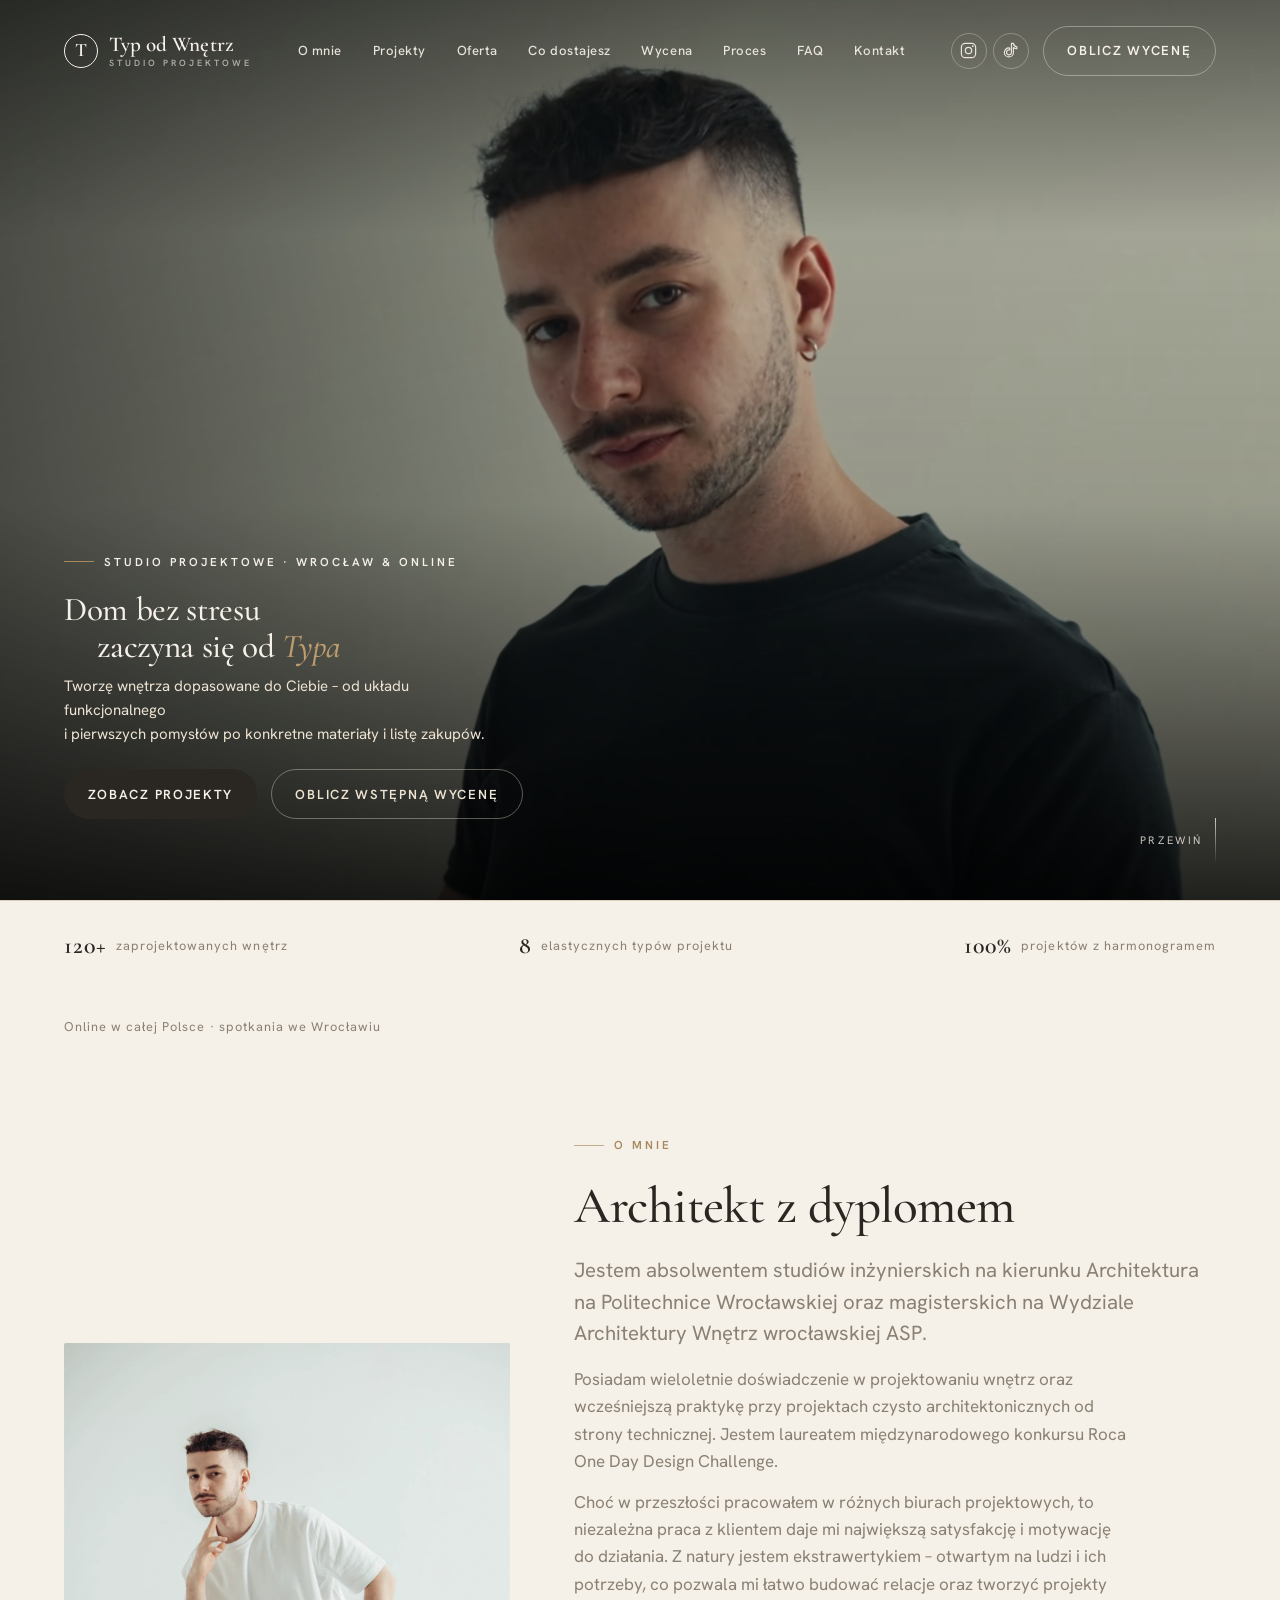
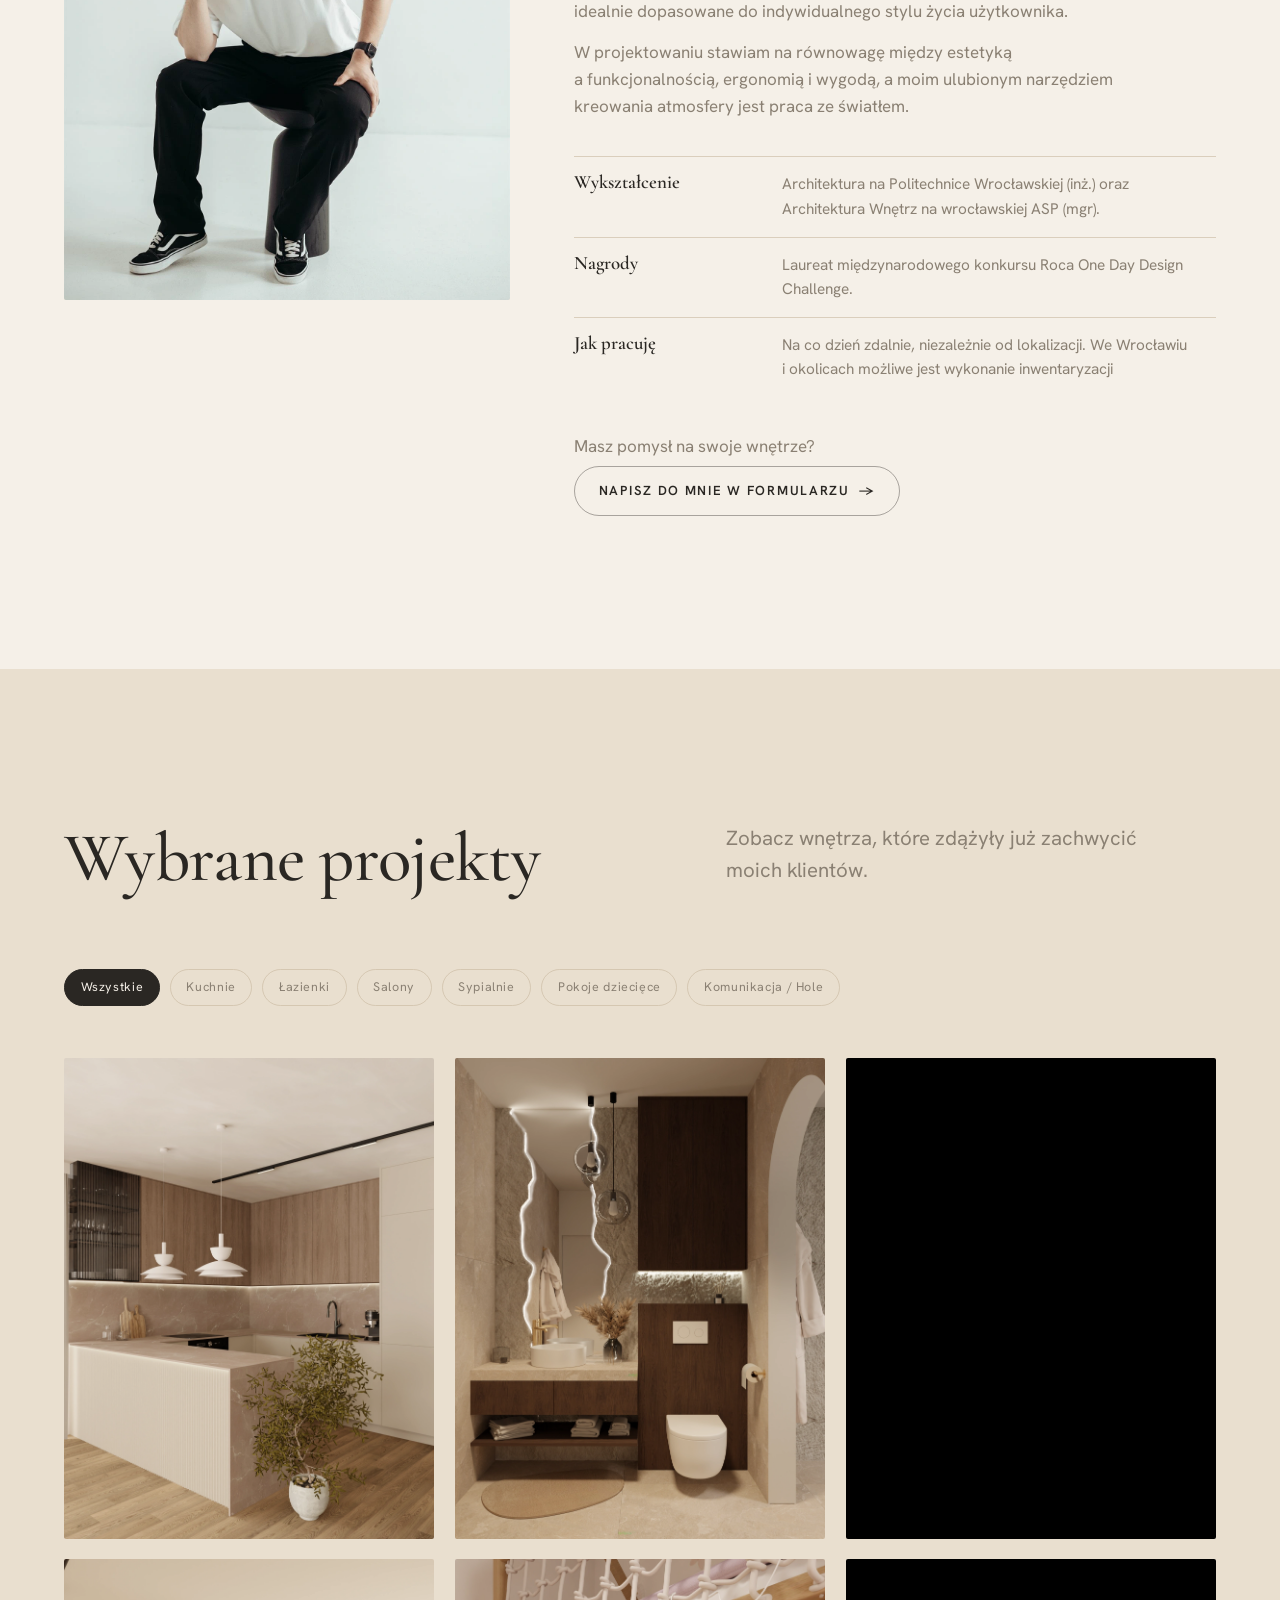
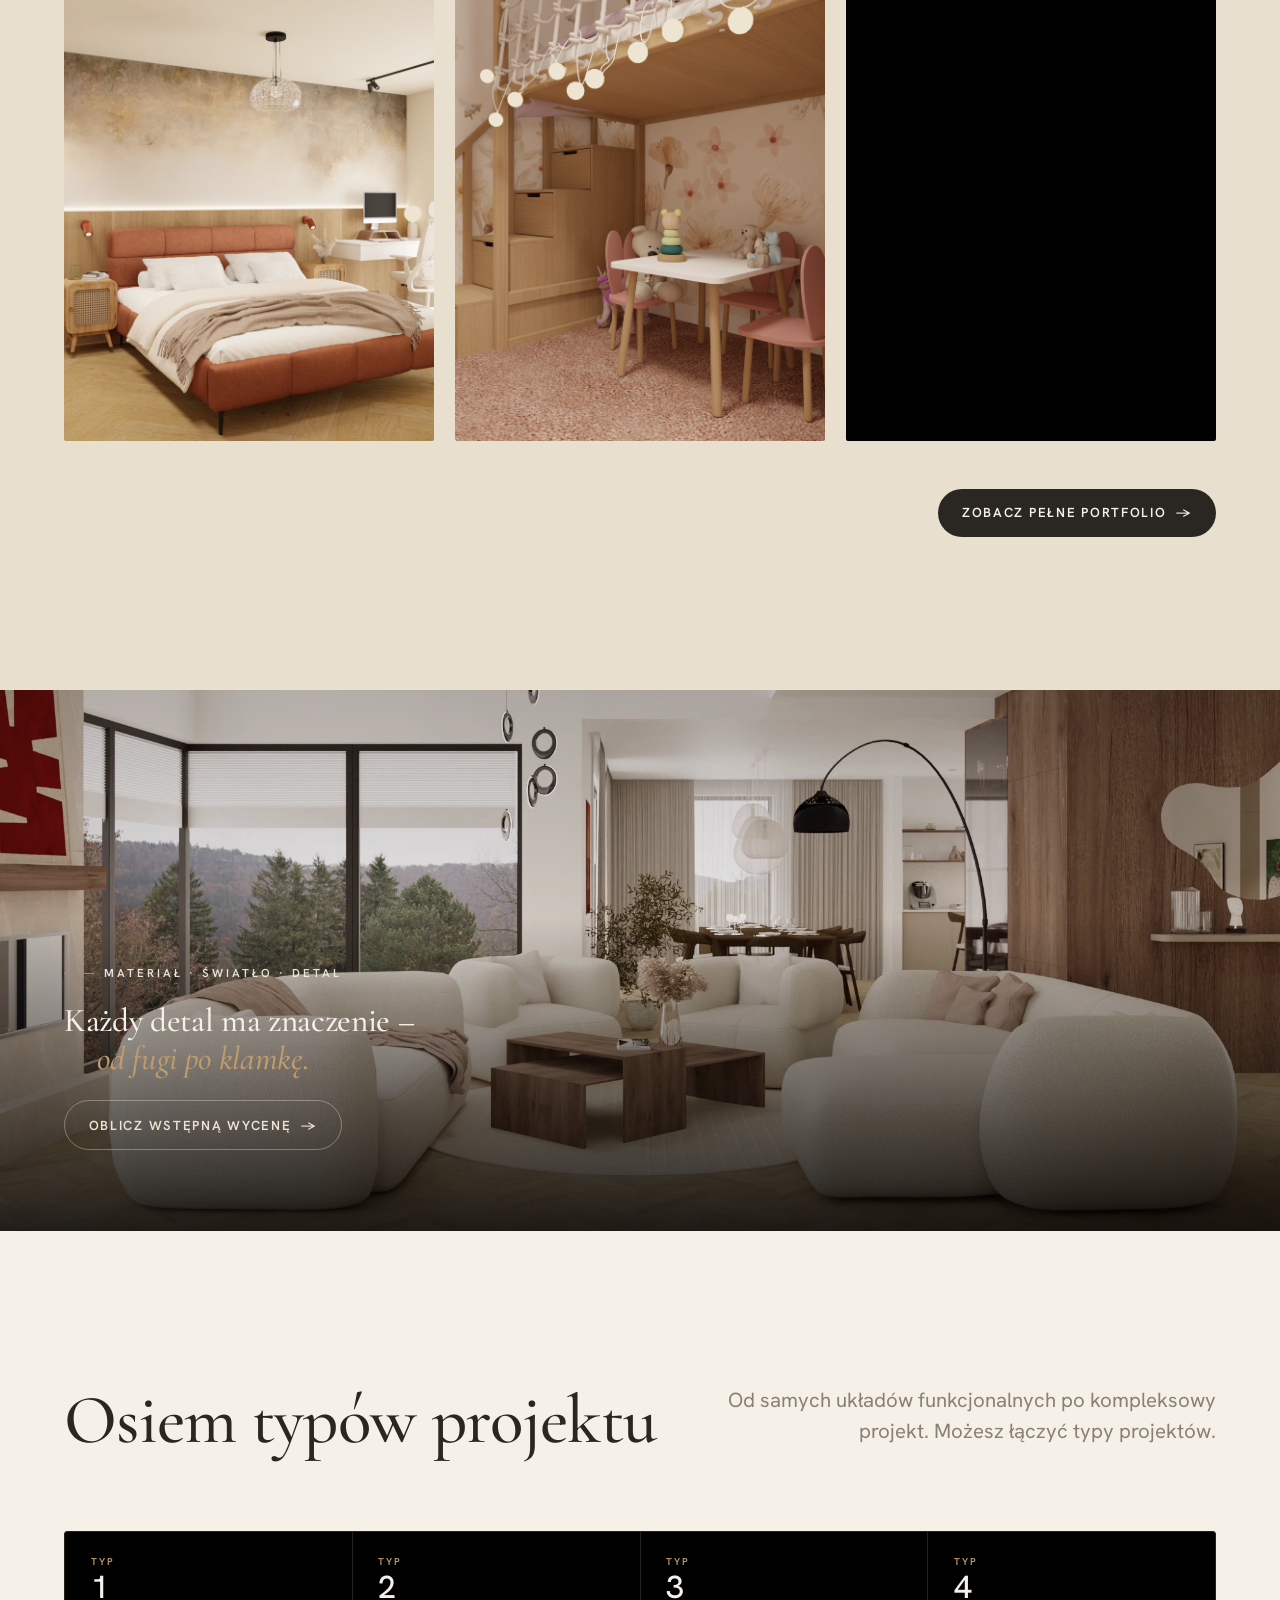
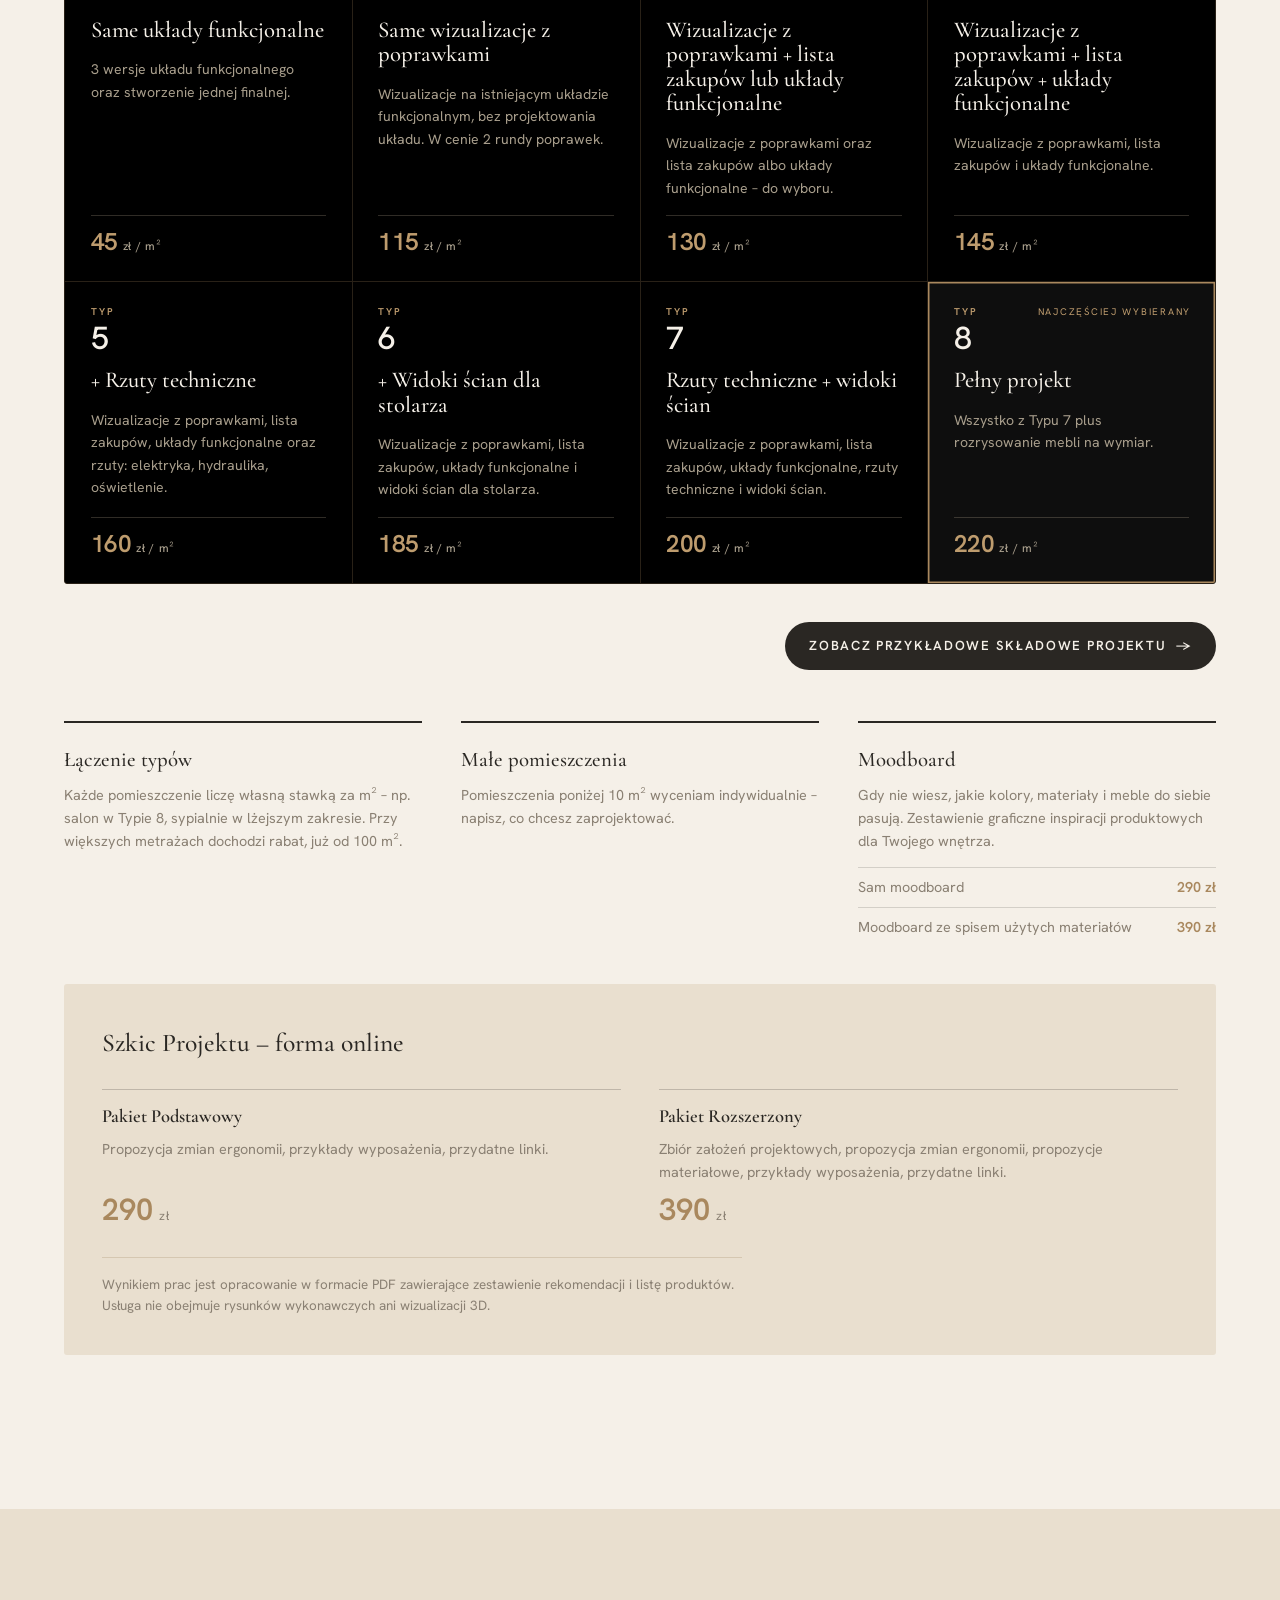
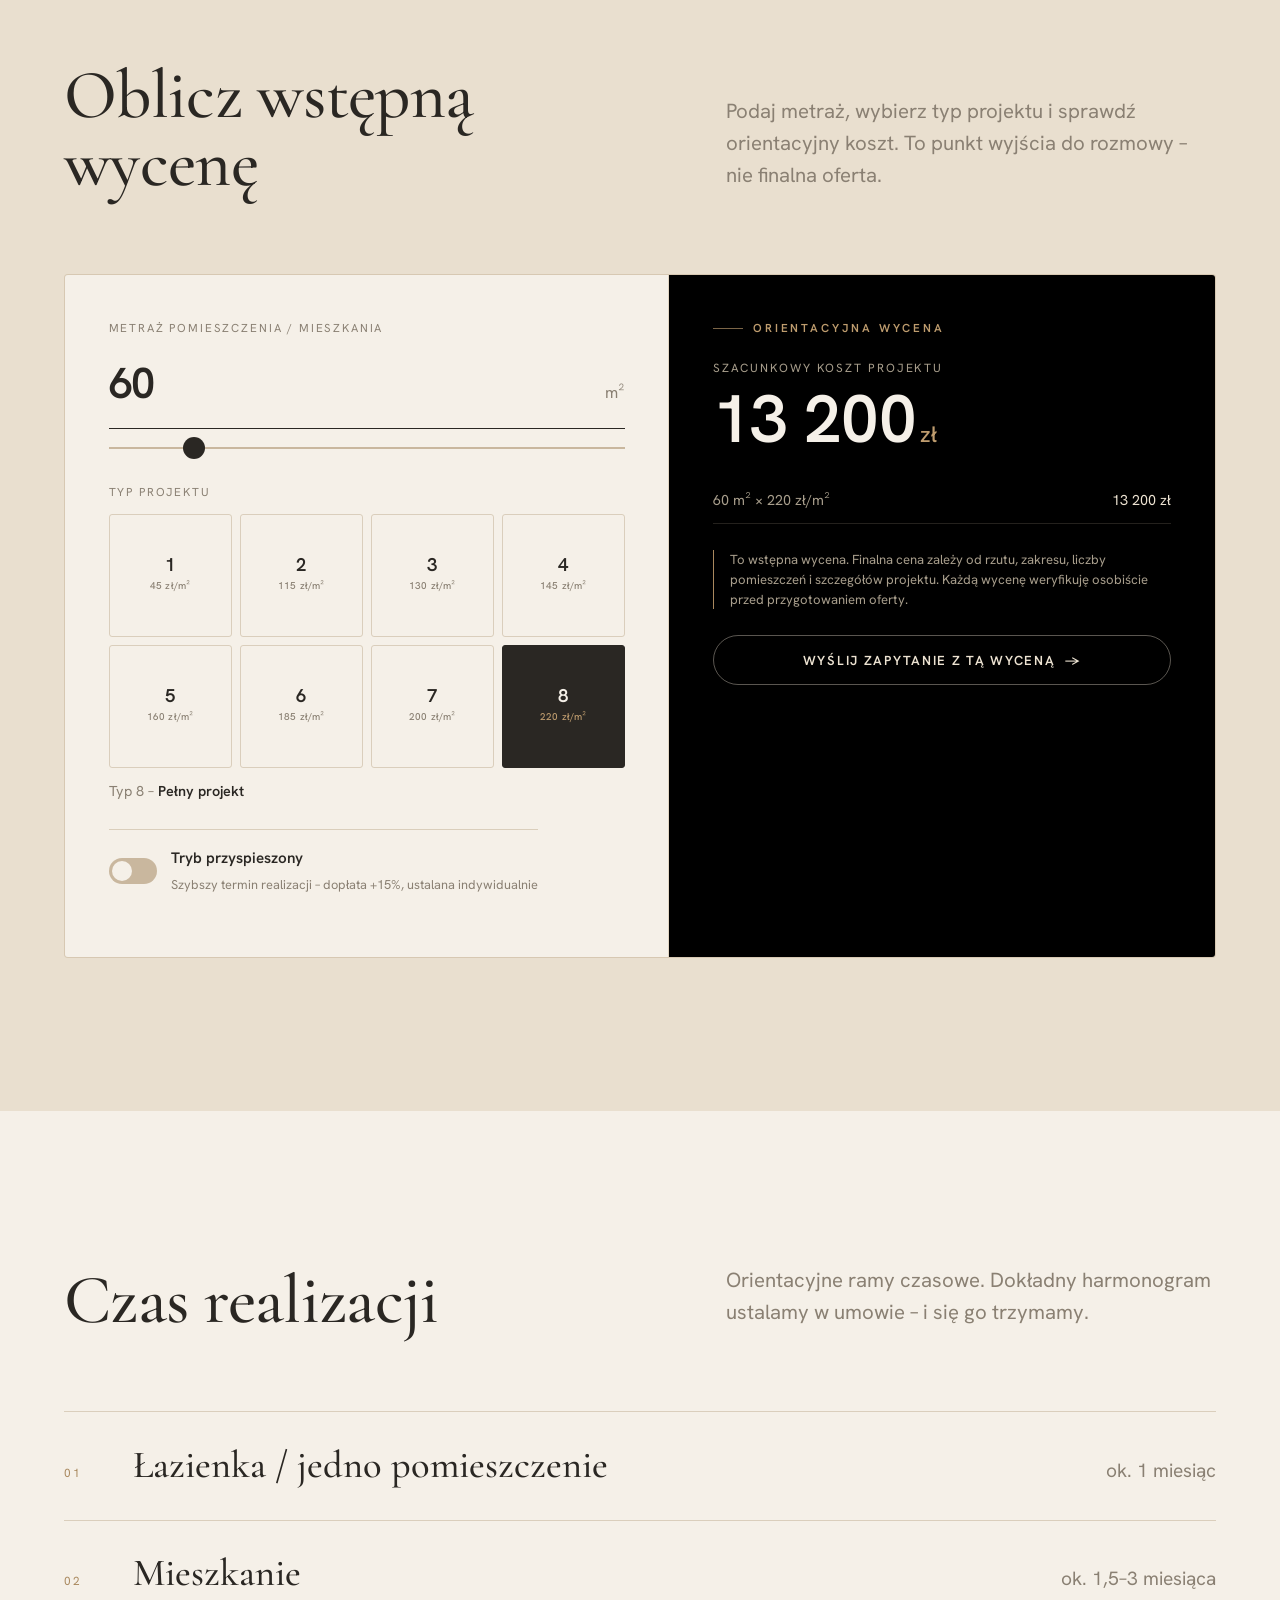
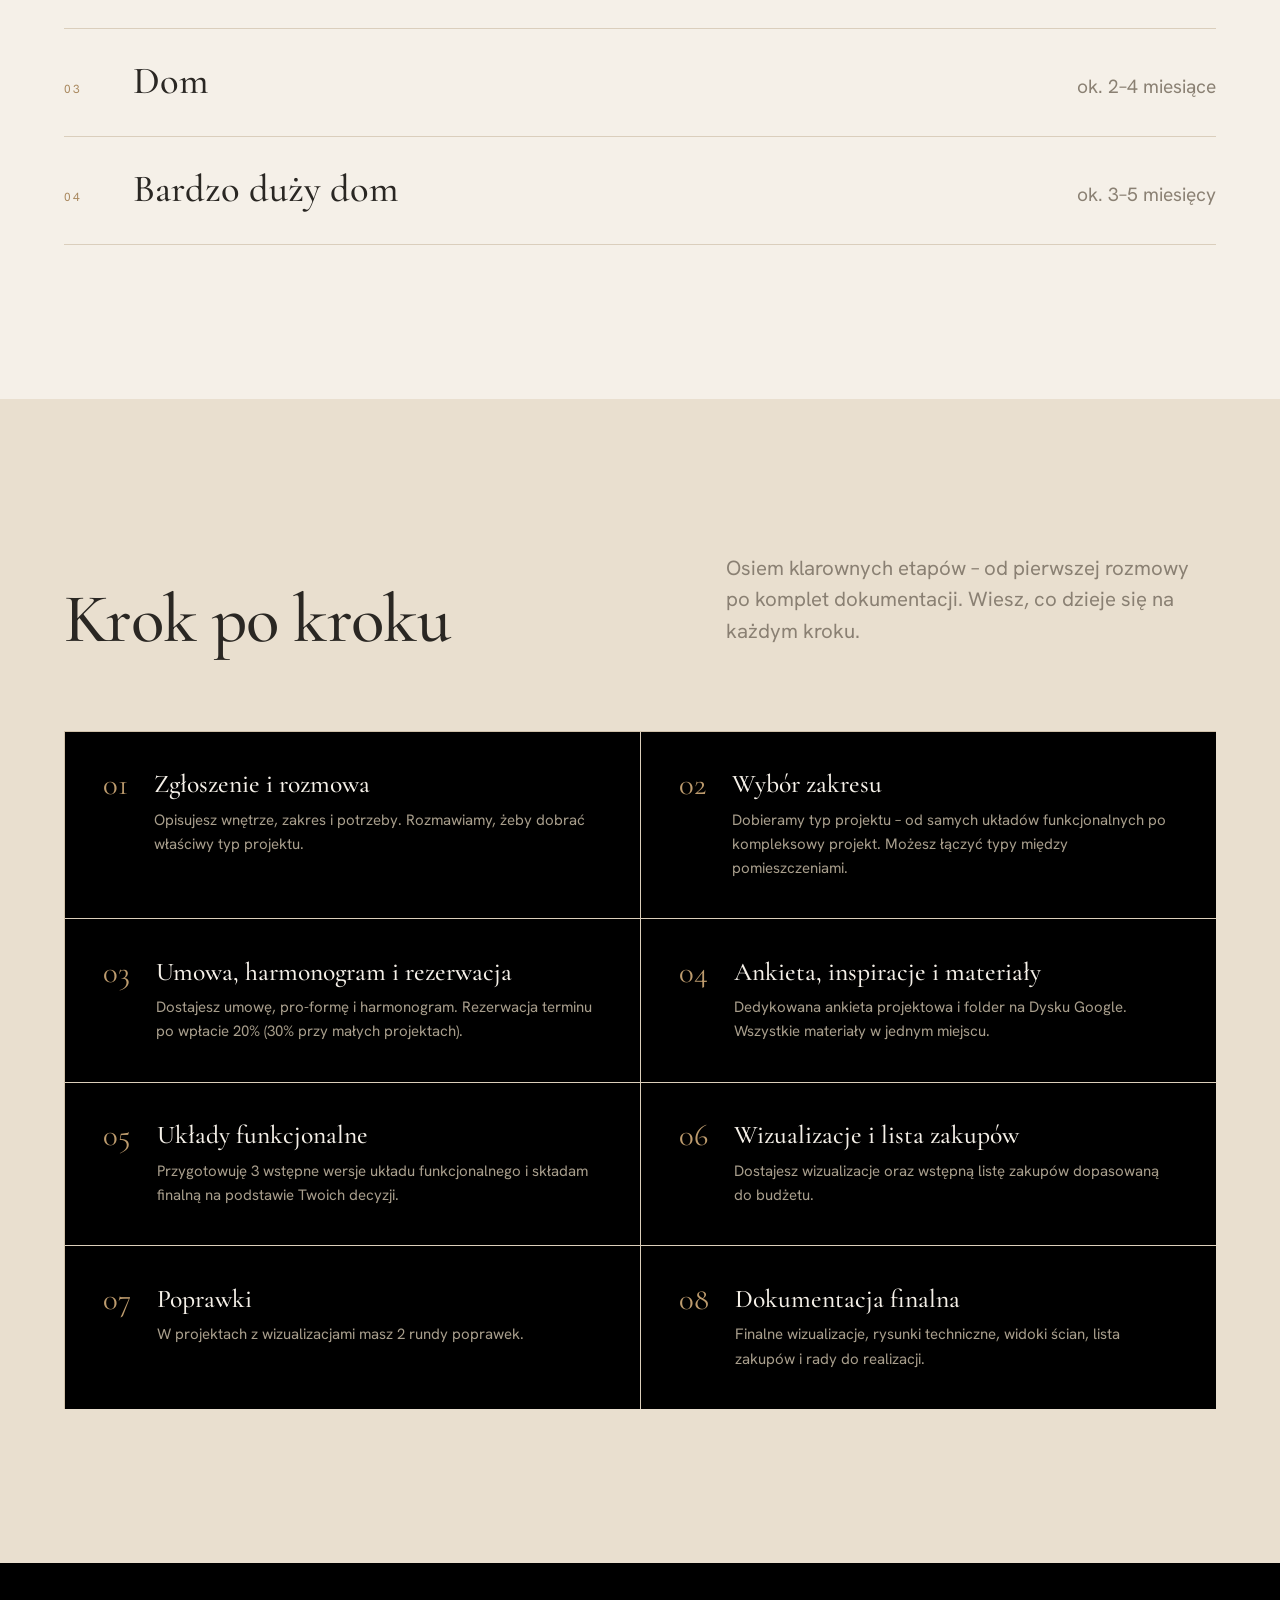
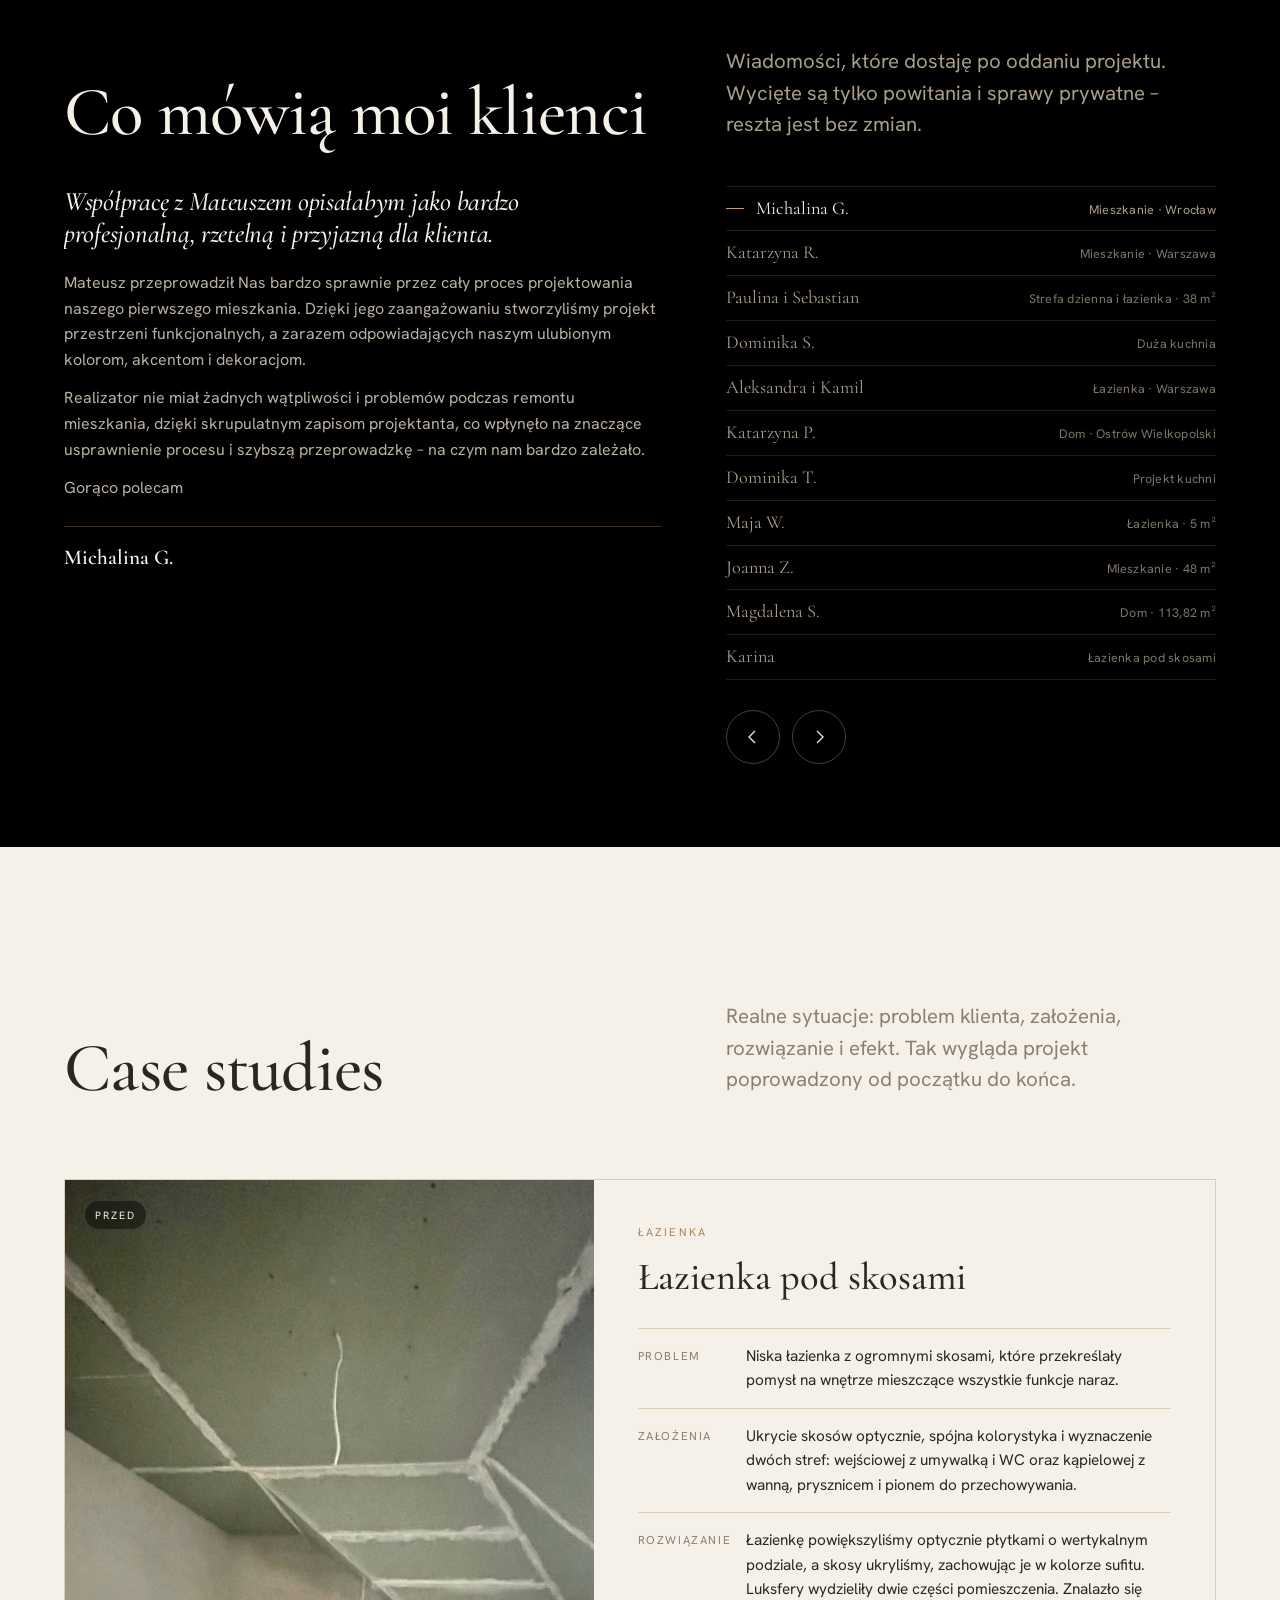
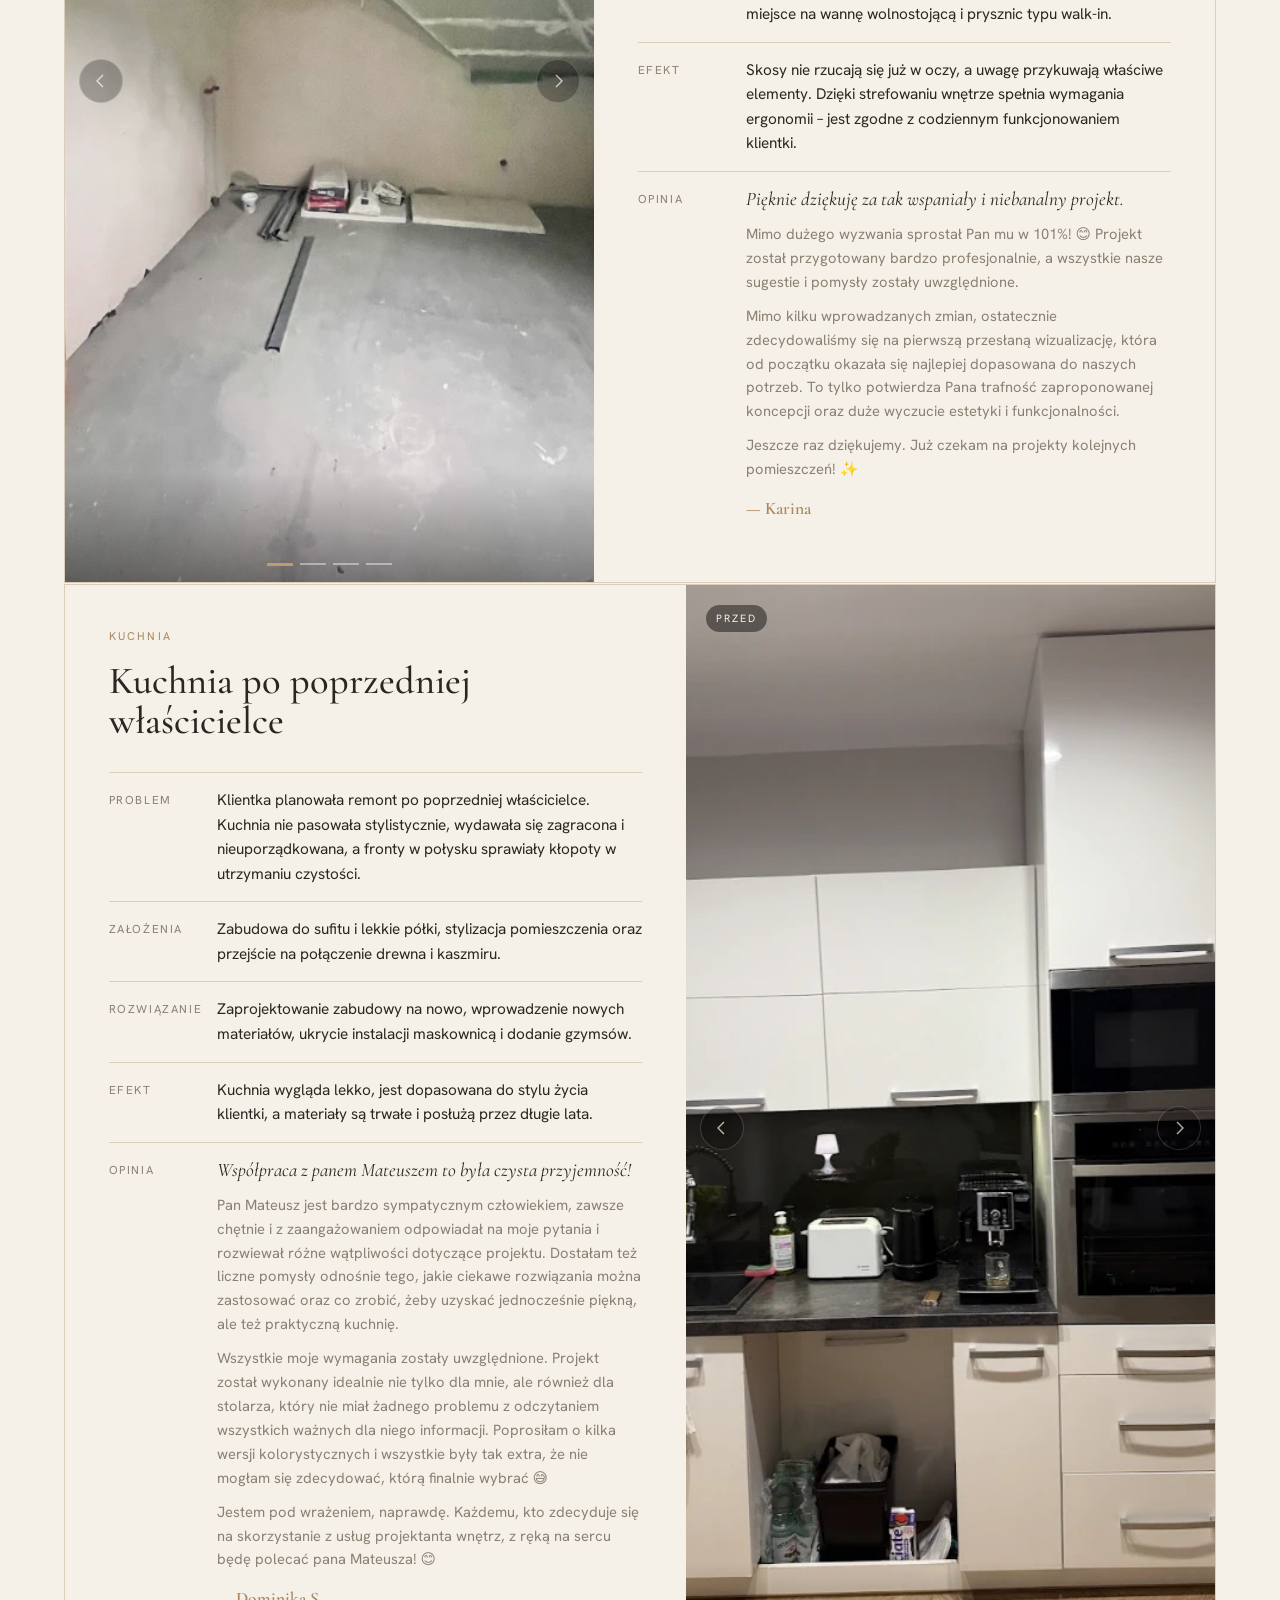
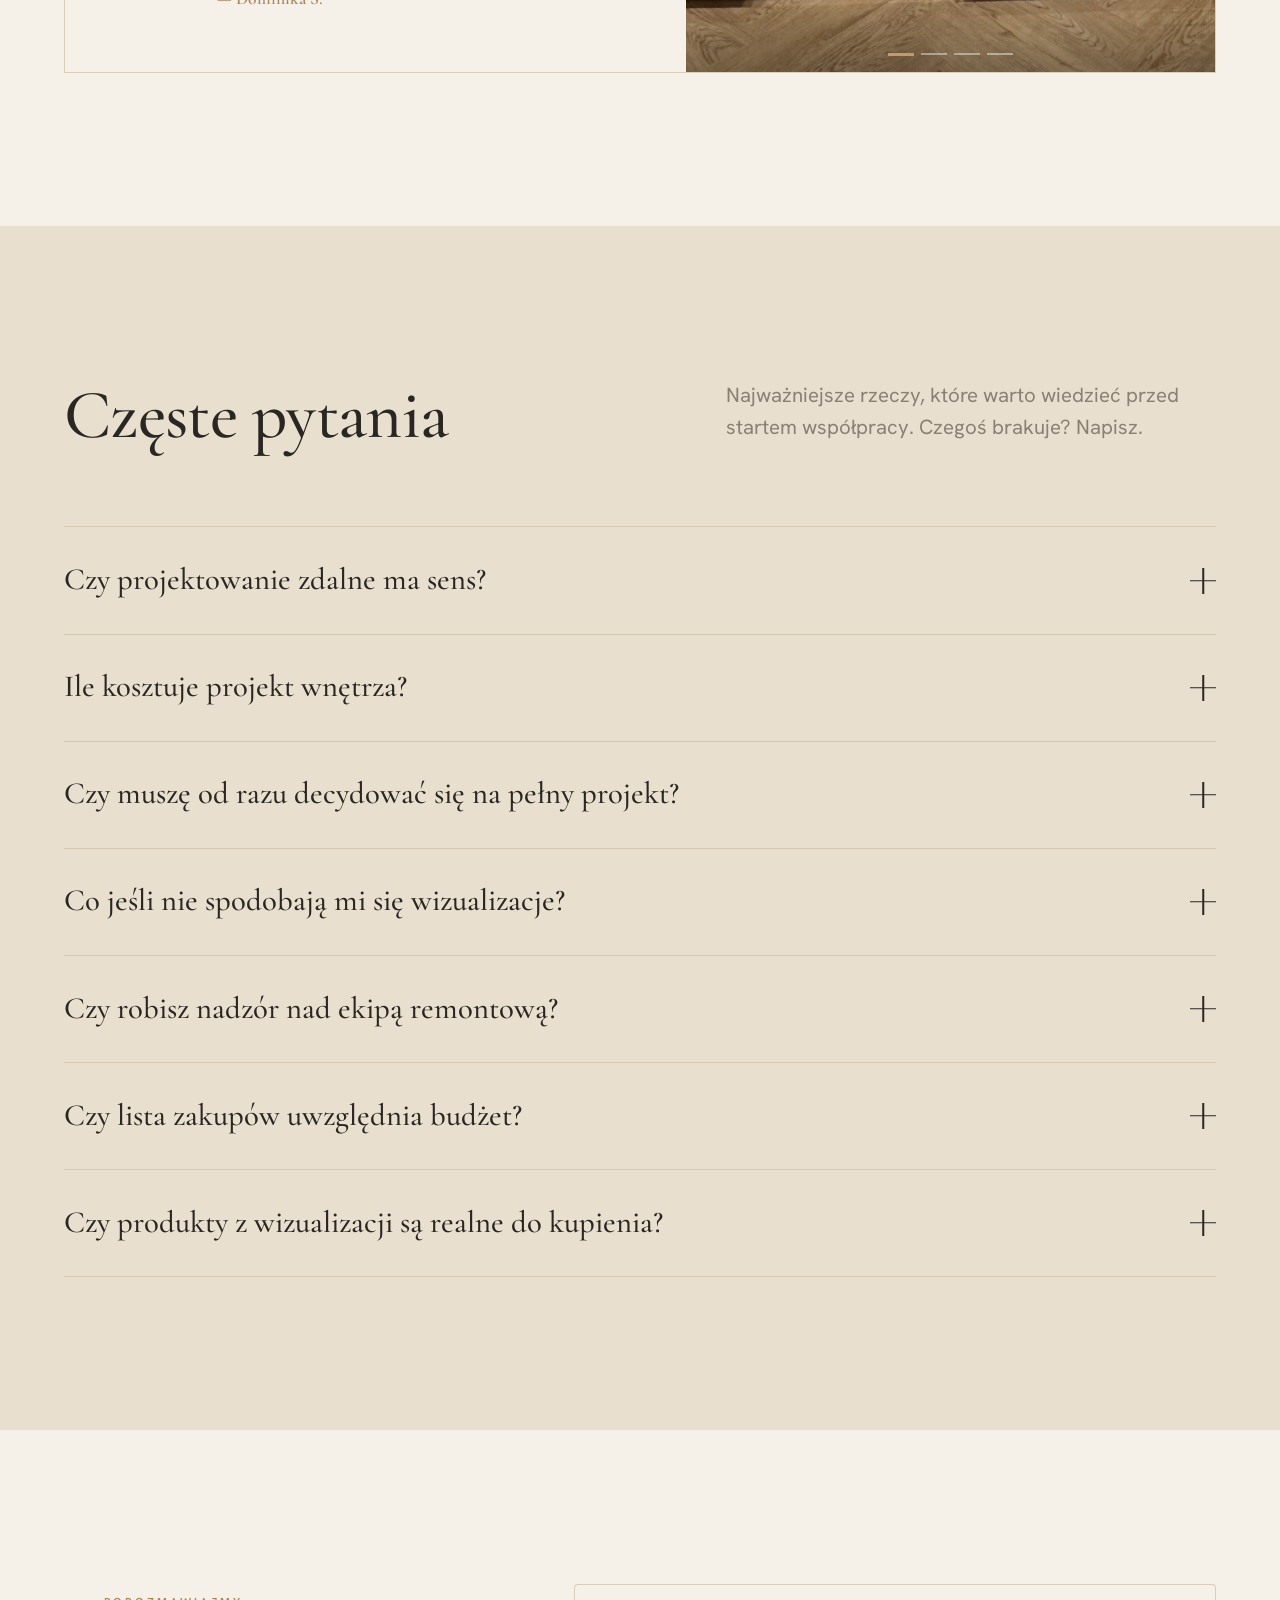
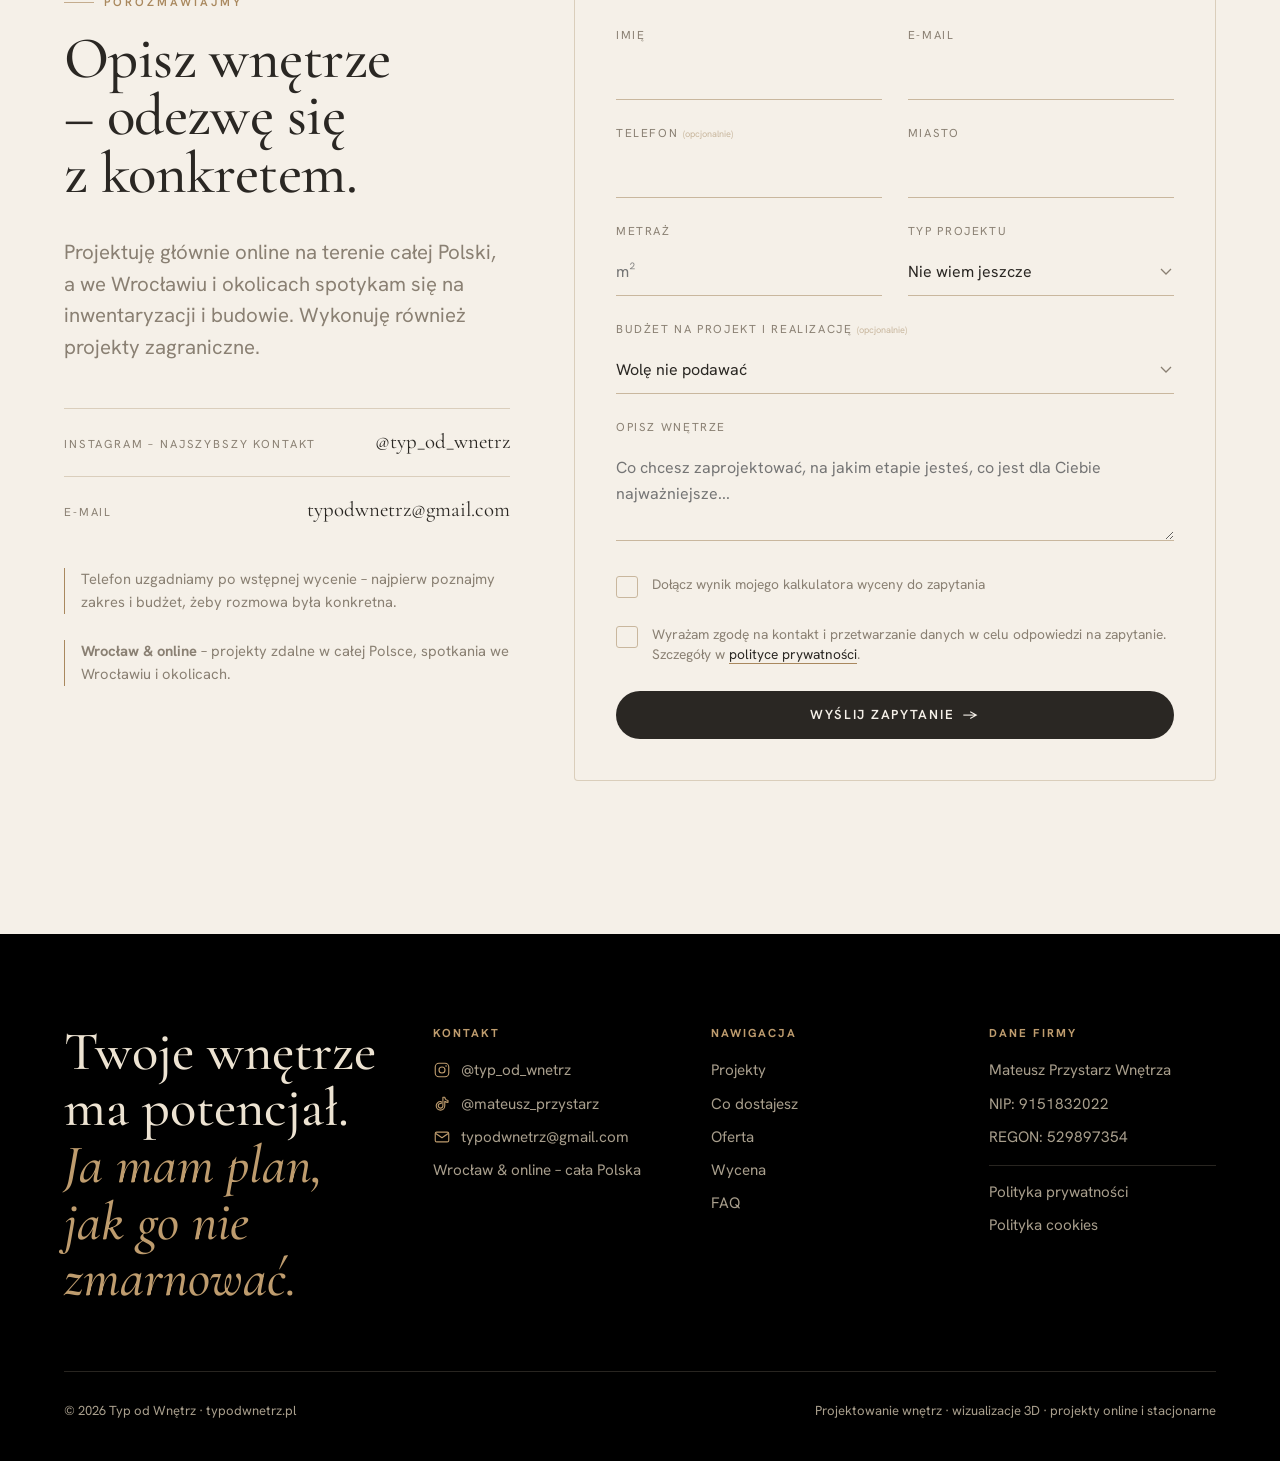
==== index.html @ 9d2517d6 "content: kolejność menu, nagłówek procesu i poprawki tekstów Wycena staje przed Procesem w obu nawig" ====
<!DOCTYPE html>
<html lang="pl" data-theme="light">
<head>
  <meta charset="UTF-8" />
  <!-- viewport-fit=cover -> na telefonach z „wcięciem" (iPhone) możemy korzystać
       z env(safe-area-inset-*) i nie chować treści pod notchem ani paskiem gestów. -->
  <meta name="viewport" content="width=device-width, initial-scale=1.0, viewport-fit=cover" />
  <script>
    (function () {
      var d = document.documentElement;
      d.classList.add("js");
      // Strona jest JASNA – wersja oryginalna. Motyw jest na stałe jasny:
      // ani parametr ?theme=dark w adresie, ani stare ustawienie zapisane
      // w przeglądarce nie przełączą już strony na ciemną.
      d.setAttribute("data-theme", "light");
    })();
  </script>
  <title>Projektant Wnętrz Wrocław | Typ od Wnętrz – Projekty Online i Stacjonarne</title>
  <meta name="description" content="Szukasz projektanta wnętrz we Wrocławiu lub online? Tworzę projekty mieszkań i domów z jasnym harmonogramem, wizualizacjami 3D, listą zakupów i dokumentacją techniczną." />
  <meta name="theme-color" content="#000000" />
  <!-- Podwójne zabezpieczenie przed „Auto Dark Mode" w Chrome na Androidzie:
       tu, żeby zadziałało zanim wczyta się styles.css (bez mignięcia), i raz
       jeszcze jako color-scheme w :root. Strona jest na stałe jasna. -->
  <meta name="color-scheme" content="light" />
  <link rel="canonical" href="https://typodwnetrz.pl/" />

  <!-- Open Graph -->
  <meta property="og:type" content="website" />
  <meta property="og:locale" content="pl_PL" />
  <meta property="og:site_name" content="Typ od Wnętrz" />
  <meta property="og:title" content="Typ od Wnętrz – projektowanie wnętrz bez chaosu" />
  <meta property="og:description" content="Projekty wnętrz z jasnym harmonogramem, wizualizacjami 3D i listą zakupów. Wrocław i online – cała Polska." />
  <meta property="og:url" content="https://typodwnetrz.pl/" />
  <meta property="og:image" content="https://typodwnetrz.pl/og-image.jpg" />
  <meta property="og:image:width" content="1200" />
  <meta property="og:image:height" content="630" />
  <meta property="og:image:alt" content="Jasny salon z drewnianą podłogą w jodełkę i dużym przeszkleniem" />
  <meta name="twitter:card" content="summary_large_image" />

  <!-- schema.org – usługa / profesjonalista -->
  <script type="application/ld+json">
  {
    "@context": "https://schema.org",
    "@type": "ProfessionalService",
    "name": "Typ od Wnętrz",
    "description": "Projektowanie wnętrz, wizualizacje 3D, projekty online i stacjonarne.",
    "areaServed": "Polska",
    "url": "https://typodwnetrz.pl",
    "sameAs": [
      "https://www.instagram.com/typ_od_wnetrz/",
      "https://www.tiktok.com/@mateusz_przystarz"
    ],
    "address": { "@type": "PostalAddress", "addressLocality": "Wrocław", "addressCountry": "PL" },
    "priceRange": "45–220 zł / m²",
    "knowsAbout": ["projektowanie wnętrz", "wizualizacje 3D", "projekt kuchni", "projekt łazienki", "projekt salonu", "projekt sypialni", "projekt pokoju dziecięcego", "projekt gabinetu", "projekt holu"]
  }
  </script>

  <!-- Ikona karty przegladarki. SVG dla wszystkiego zywego, PNG dla starszego
       Safari, ICO w katalogu glownym zeby /favicon.ico nie konczylo sie 404. -->
  <link rel="icon" href="/favicon.svg" type="image/svg+xml" />
  <link rel="icon" href="/favicon-32.png" sizes="32x32" type="image/png" />
  <link rel="apple-touch-icon" href="/apple-touch-icon.png" />

  <link rel="preconnect" href="https://fonts.googleapis.com" />
  <link rel="preconnect" href="https://fonts.gstatic.com" crossorigin />
  <link href="https://fonts.googleapis.com/css2?family=Cormorant+Garamond:ital,wght@0,400;0,500;0,600;1,400;1,500&family=Hanken+Grotesk:wght@400;500;600;700&display=swap" rel="stylesheet" />
  <link rel="stylesheet" href="styles.css?v=82" />
</head>
<body>

  <!-- ============================ HEADER ============================ -->
  <header class="hdr">
    <div class="wrap hdr__row">
      <a class="logo" href="#top" aria-label="Typ od Wnętrz – strona główna">
        <span class="logo__mark">T</span>
        <span class="logo__txt">Typ od Wnętrz<small>Studio projektowe</small></span>
      </a>
      <nav class="nav" aria-label="Główna nawigacja">
        <a href="#o-mnie">O mnie</a>
        <a href="#projekty">Projekty</a>
        <a href="#oferta">Oferta</a>
        <a href="przykladowy-projekt.html">Co dostajesz</a>
        <a href="#wycena">Wycena</a>
        <a href="#proces">Proces</a>
        <a href="#faq">FAQ</a>
        <a href="#kontakt">Kontakt</a>
      </nav>
      <div class="hdr__cta">
        <div class="social" aria-label="Social media">
          <a href="https://www.instagram.com/typ_od_wnetrz/" target="_blank" rel="noopener" aria-label="Instagram – @typ_od_wnetrz" title="Instagram">
            <svg width="19" height="19" viewBox="0 0 24 24" fill="none" aria-hidden="true">
              <rect x="3" y="3" width="18" height="18" rx="5" stroke="currentColor" stroke-width="1.5"/>
              <circle cx="12" cy="12" r="4" stroke="currentColor" stroke-width="1.5"/>
              <circle cx="17.4" cy="6.6" r="1.1" fill="currentColor"/>
            </svg>
          </a>
          <a href="https://www.tiktok.com/@mateusz_przystarz" target="_blank" rel="noopener" aria-label="TikTok – @mateusz_przystarz" title="TikTok">
            <svg width="19" height="19" viewBox="0 0 24 24" fill="none" aria-hidden="true">
              <path d="M13.2 3h2.5a4.9 4.9 0 0 0 4.3 4.3v2.5a7.4 7.4 0 0 1-4.3-1.5v6.1a5.7 5.7 0 1 1-5.7-5.7c.3 0 .6 0 .9.1v2.6a3.1 3.1 0 1 0 2.3 3V3Z" stroke="currentColor" stroke-width="1.5" stroke-linejoin="round"/>
            </svg>
          </a>
        </div>
        <a href="#wycena" class="btn btn--ghost">Oblicz wycenę</a>
      </div>
      <button class="burger" type="button" aria-label="Otwórz menu" aria-controls="mobileMenu" aria-expanded="false">
        <span></span><span></span><span></span>
      </button>
    </div>
  </header>

  <!-- mobile overlay -->
  <div class="mobile" id="mobileMenu" aria-hidden="true">
    <nav class="mobile__nav" aria-label="Menu mobilne">
      <a href="#o-mnie" style="--i:0"><span>01</span> O mnie</a>
      <a href="#projekty" style="--i:1"><span>02</span> Projekty</a>
      <a href="#oferta" style="--i:2"><span>03</span> Oferta</a>
      <a href="przykladowy-projekt.html" style="--i:3"><span>04</span> Co dostajesz</a>
      <a href="#wycena" style="--i:4"><span>05</span> Wycena</a>
      <a href="#proces" style="--i:5"><span>06</span> Proces</a>
      <a href="#faq" style="--i:6"><span>07</span> FAQ</a>
      <a href="#kontakt" style="--i:7"><span>08</span> Kontakt</a>
    </nav>
    <!-- CTA „Oblicz wycenę" z paska nagłówka jest na telefonie ukryte,
         więc jego odpowiednik siedzi w menu – żeby najważniejsza akcja
         była zawsze o jedno tapnięcie stąd. -->
    <a href="#wycena" class="btn btn--ghost btn--on-dark mobile__cta">Oblicz wstępną wycenę <span class="arr">→</span></a>
    <div class="mobile__foot">
      <span>Wrocław &amp; online – cała Polska</span>
    </div>
  </div>

  <main id="top">

    <!-- ============================ HERO ============================ -->
    <section class="hero" aria-label="Wprowadzenie">
      <div class="hero__media">
        <!-- poster = pierwsza klatka pliku desktopowego (ffmpeg -vframes 1, WebP, 5 kB).
             Bez niego hero jest płaską czernią, dopóki nie dojedzie wideo - a na tej
             czerni główne CTA („Zobacz projekty", tło #2A2723) jest praktycznie
             niewidoczne. object-fit: cover z .hero__video obejmuje też poster. -->
        <video class="hero__video" id="heroVideo" autoplay muted loop playsinline preload="auto" disablepictureinpicture aria-hidden="true" tabindex="-1"
               poster="images/hero-poster.webp"
               data-src="images/hero-video.mp4"
               data-src-mobile="images/hero-video-phone-resolution.mp4"
               data-src-av1="images/hero-video-av1.mp4"
               data-src-mobile-av1="images/hero-video-phone-resolution-av1.mp4"></video>
        <script>
          /* Cztery pliki, POBIERANY JEST DOKŁADNIE JEDEN. Wybór ma dwie osie:

             1. EKRAN – telefon dostaje lżejszy kadr (720x1280) zamiast 2560x1440.
             2. KODEK – AV1 waży przy tej samej jakości kilka razy mniej niż H.264
                (26 MB -> 2,95 MB na desktopie, 7,5 MB -> 1,35 MB na telefonie;
                VMAF ~97), ale nie każda przeglądarka go zna. Kto nie zna, dostaje
                nietknięty plik H.264 – ten sam, co zawsze, bit w bit.

                                     H.264                AV1
               desktop            25,90 MB              2,95 MB
               telefon             7,46 MB              1,35 MB

             Wybór robimy TUTAJ, tuż za elementem <video> i przed jakimkolwiek
             innym skryptem – dzięki temu przeglądarka pobiera od razu właściwy
             plik, a nie dwa. Nie używamy <source>, bo przy wyborze po rozmiarze
             ekranu część przeglądarek ignoruje atrybut media i tak czy owak
             ściągnęłaby wersję desktopową; skoro i tak wybieramy w JS, kodek
             dokładamy w tym samym miejscu. */
          (function () {
            var v = document.getElementById("heroVideo");
            if (!v) return;
            // Wąski ekran ALBO telefon obrócony na bok (niski ekran + palec zamiast
            // myszy) – w obu przypadkach nie chcemy zrzucać na komórkę 26 MB.
            var phone = window.matchMedia(
              "(max-width: 820px), (orientation: landscape) and (max-height: 560px) and (pointer: coarse)"
            ).matches;
            // Ciąg kodeka: av01.<profil>.<poziom><tier>.<bity>. Poziom różni się
            // między plikami (5.0 na desktopie, 3.1 na telefonie), więc pytamy
            // o ten, który faktycznie zamierzamy pobrać. Pusta odpowiedź = nie umie.
            var av1 = v.canPlayType(
              'video/mp4; codecs="' + (phone ? "av01.0.05M.08" : "av01.0.12M.08") + '"'
            ) !== "";
            v.src = phone
              ? (av1 ? v.dataset.srcMobileAv1 : v.dataset.srcMobile)
              : (av1 ? v.dataset.srcAv1 : v.dataset.src);
          })();
        </script>
      </div>
      <div class="hero__inner wrap">
        <span class="kicker hero__kicker" data-anim style="--d:0.1">Studio projektowe · Wrocław &amp; online</span>
        <h1 class="display" data-anim style="--d:0.2">
          Dom bez stresu<br />
          <span class="indent">zaczyna się od<em> Typa</em></span>
        </h1>
        <div class="hero__bottom">
          <!-- jedno zdanie = jeden akapit; <br> wymusza łamanie w wybranym miejscu -->
          <p class="hero__sub" data-anim style="--d:0.34">
            Tworzę wnętrza dopasowane do Ciebie – od układu funkcjonalnego<br />
            i pierwszych pomysłów po konkretne materiały i listę zakupów.
          </p>
          <div class="hero__actions" data-anim style="--d:0.44">
            <a href="#projekty" class="btn btn--solid">Zobacz projekty</a>
            <a href="#wycena" class="btn btn--ghost btn--on-dark">Oblicz wstępną wycenę</a>
          </div>
        </div>
      </div>
      <a href="#o-mnie" class="hero__scroll" aria-label="Przewiń w dół"><span>Przewiń</span><i></i></a>
    </section>

    <!-- trust strip -->
    <div class="trust">
      <div class="wrap">
        <span><b>120+</b> zaprojektowanych wnętrz</span>
        <span><b>8</b> elastycznych typów projektu</span>
        <span><b>100%</b> projektów z harmonogramem</span>
        <span>Online w całej Polsce · spotkania we Wrocławiu</span>
      </div>
    </div>

    <!-- ============================ O MNIE ============================ -->
    <section class="section" id="o-mnie">
      <div class="wrap">
        <div class="about">
          <div class="about__media" data-reveal>
            <img src="images/about-me.webp" width="1200" height="1500" loading="lazy" decoding="async" alt="Portret projektanta wnętrz – Typ od Wnętrz" />
          </div>
          <div class="about__body" data-reveal data-reveal-stagger>
            <span class="kicker">O&nbsp;mnie</span>
            <h2 class="display">Architekt z&nbsp;dyplomem</h2>
            <p class="lead">Jestem absolwentem studiów inżynierskich na kierunku Architektura na Politechnice Wrocławskiej oraz magisterskich na Wydziale Architektury Wnętrz wrocławskiej ASP.</p>
            <p class="about__txt">Posiadam wieloletnie doświadczenie w&nbsp;projektowaniu wnętrz oraz wcześniejszą praktykę przy projektach czysto architektonicznych od strony technicznej. Jestem laureatem międzynarodowego konkursu Roca One Day Design Challenge.</p>
            <p class="about__txt">Choć w&nbsp;przeszłości pracowałem w&nbsp;różnych biurach projektowych, to niezależna praca z&nbsp;klientem daje mi największą satysfakcję i&nbsp;motywację do działania. Z&nbsp;natury jestem ekstrawertykiem – otwartym na ludzi i&nbsp;ich potrzeby, co pozwala mi łatwo budować relacje oraz tworzyć projekty idealnie dopasowane do indywidualnego stylu życia użytkownika.</p>
            <p class="about__txt">W&nbsp;projektowaniu stawiam na równowagę między estetyką a&nbsp;funkcjonalnością, ergonomią i&nbsp;wygodą, a&nbsp;moim ulubionym narzędziem kreowania atmosfery jest praca ze światłem.</p>
            <ul class="about__points">
              <li><b>Wykształcenie</b><span>Architektura na Politechnice Wrocławskiej (inż.) oraz Architektura Wnętrz na wrocławskiej ASP (mgr).</span></li>
              <li><b>Nagrody</b><span>Laureat międzynarodowego konkursu Roca One Day Design Challenge.</span></li>
              <li><b>Jak pracuję</b><span>Na co dzień zdalnie, niezależnie od lokalizacji. We Wrocławiu i&nbsp;okolicach możliwe jest wykonanie inwentaryzacji</span></li>
            </ul>
            <p class="about__txt">Masz pomysł na swoje wnętrze?</p>
            <a href="#kontakt" class="btn btn--ghost about__cta">Napisz do mnie w&nbsp;formularzu <span class="arr">→</span></a>
          </div>
        </div>
      </div>
    </section>

    <!-- ============================ PORTFOLIO ============================ -->
    <section class="section section--panel" id="projekty">
      <div class="wrap">
        <div class="shead" data-reveal>
          <h2 class="display">Wybrane projekty</h2>
          <p class="lead">Zobacz wnętrza, które zdążyły już zachwycić moich klientów.</p>
        </div>
        <div class="pf__filter" id="pfFilter"></div>
        <div class="pf__grid" id="pfGrid"></div>
        <div class="pf__more">
          <a href="portfolio.html" class="btn btn--solid">Zobacz pełne portfolio <span class="arr">→</span></a>
        </div>
      </div>
    </section>

    <!-- ============================ BANNER (full-bleed) ============================ -->
    <section class="banner" aria-label="Materiał, światło, detal">
      <img class="banner__img" src="images/detal-photo.webp" width="2000" height="845" loading="lazy" decoding="async" alt="Jasny salon z drewnianą podłogą w jodełkę i dużym przeszkleniem" />
      <div class="banner__inner wrap">
        <span class="kicker">Materiał · światło · detal</span>
        <h2 class="display">Każdy detal ma znaczenie –<br /><span class="indent"><em>od fugi po klamkę.</em></span></h2>
        <a href="#wycena" class="btn btn--ghost btn--on-dark">Oblicz wstępną wycenę <span class="arr">→</span></a>
      </div>
    </section>

    <!-- ============================ OFERTA ============================ -->
    <section class="section" id="oferta">
      <div class="wrap">
        <div class="shead" data-reveal>
          <h2 class="display">Osiem typów projektu</h2>
          <p class="lead offer__lead">Od samych układów funkcjonalnych po kompleksowy projekt. Możesz łączyć typy projektów.</p>
        </div>
        <div class="offer__grid" id="offerGrid"></div>
        <!-- Odnośnik do podstrony z przykładowymi plikami stoi tuż pod kaflami
             typów, bo to ich składowe pokazuje. Dokłada go app.js i tylko
             wtedy, gdy window.SAMPLES coś zawiera - inaczej wiódłby w pustkę. -->
        <div class="offer__more" id="offerSamples"></div>
        <!-- Trzy notki w jednym rzędzie: Łączenie typów | Małe pomieszczenia |
             Moodboard. Szkic Projektu ma własny panel niżej, więc nie wchodzi
             do tego rzędu (inaczej robiłyby się dwa rzędy po dwa). -->
        <div class="offer__note" data-reveal data-reveal-stagger>
          <!-- Ten kafelek NIE powtarza „możesz łączyć typy" ze zdania nad tabelą -
               tłumaczy, jak to policzyć. Próg rabatu wstrzykuje app.js z
               window.PRICING (tak samo jak #rushPct), żeby liczba nie
               rozjechała się z kalkulatorem. -->
          <div><h4>Łączenie typów</h4><p>Każde pomieszczenie liczę własną stawką za m² – np. salon w Typie 8, sypialnie w lżejszym zakresie. Przy większych metrażach dochodzi rabat, już od <span id="discFrom">100</span> m².</p></div>
          <div><h4>Małe pomieszczenia</h4><p>Pomieszczenia poniżej 10 m² wyceniam indywidualnie – napisz, co chcesz zaprojektować.</p></div>
          <!-- Moodboard: osobna usługa ryczałtowa, ale na tyle krótka, że
               mieści się w notce - treść i ceny renderuje app.js z
               window.MOODBOARD. -->
          <div id="moodboard"></div>
        </div>
        <!-- Szkic Projektu wyszedł z rzędu notek do własnego bloku: to nie jest
             już jednozdaniowy przypis, tylko osobna usługa z dwoma pakietami
             i cenami. Treść i ceny renderuje app.js z window.SKETCH. -->
        <div class="sketch" id="sketch" data-reveal></div>
      </div>
    </section>

    <!-- ============================ KALKULATOR ============================ -->
    <section class="section section--panel" id="wycena">
      <div class="wrap">
        <div class="shead" data-reveal>
          <h2 class="display">Oblicz wstępną wycenę</h2>
          <p class="lead">Podaj metraż, wybierz typ projektu i sprawdź orientacyjny koszt. To punkt wyjścia do rozmowy – nie finalna oferta.</p>
        </div>

        <div class="calc" data-reveal>
          <!-- form -->
          <div class="calc__form">
            <div class="field">
              <label for="area">Metraż pomieszczenia / mieszkania</label>
              <div class="area-input">
                <input id="area" type="number" inputmode="numeric" min="0" max="400" value="60" aria-label="Metraż w metrach kwadratowych" />
                <span>m²</span>
              </div>
              <!-- max ten sam co w polu liczbowym wyżej: przy 300 wpisanie 350 zostawiało
                   suwak na 300, a stan kalkulatora na 350 - pierwsze dotknięcie suwaka
                   skokowo zmieniało wycenę. -->
              <input id="areaRange" class="range" type="range" min="0" max="400" step="1" value="60" aria-label="Suwak metrażu" />
            </div>

            <div class="field">
              <label>Typ projektu</label>
              <div class="types" id="types" role="group" aria-label="Wybór typu projektu"></div>
              <p class="types__name" id="typeName"></p>
            </div>

            <button class="toggle" id="rushToggle" type="button" aria-pressed="false">
              <span class="toggle__sw"></span>
              <!-- procent wypełnia app.js z window.PRICING.rushSurcharge — nie wpisuj go na sztywno -->
              <span class="toggle__txt"><b>Tryb przyspieszony</b><span>Szybszy termin realizacji – dopłata +<span id="rushPct">15</span>%, ustalana indywidualnie</span></span>
            </button>
          </div>

          <!-- output -->
          <div class="calc__out">
            <span class="kicker">Orientacyjna wycena</span>

            <div id="outMain">
              <div class="out__label" style="margin-top:22px">Szacunkowy koszt projektu</div>
              <div class="out__price"><span class="val" id="outVal">0</span><span class="cur">zł</span></div>
              <div class="out__rows" id="outRows"></div>
              <p class="disclaimer">To wstępna wycena. Finalna cena zależy od rzutu, zakresu, liczby pomieszczeń i szczegółów projektu. Każdą wycenę weryfikuję osobiście przed przygotowaniem oferty.</p>
              <div class="calc__cta">
                <button class="btn btn--on-dark btn--ghost" id="outCta" type="button">Wyślij zapytanie z tą wyceną <span class="arr">→</span></button>
              </div>
            </div>

            <div id="outSmall" class="calc__small is-hidden">
              <b>Pomieszczenia poniżej 10 m² wyceniam indywidualnie</b><br />
              Napisz, co chcesz zaprojektować, a przygotuję konkretną propozycję dopasowaną do Twojej przestrzeni i budżetu.
            </div>
          </div>
        </div>
      </div>
    </section>

    <!-- ============================ CZAS REALIZACJI ============================ -->
    <section class="section" id="czas">
      <div class="wrap">
        <div class="shead" data-reveal>
          <h2 class="display">Czas realizacji</h2>
          <p class="lead">Orientacyjne ramy czasowe. Dokładny harmonogram ustalamy w umowie – i się go trzymamy.</p>
        </div>
        <div class="timeline" id="timeline" data-reveal></div>
      </div>
    </section>

    <!-- ============================ PROCES ============================ -->
    <section class="section section--panel" id="proces">
      <div class="wrap">
        <div class="shead" data-reveal>
          <h2 class="display">Krok po kroku</h2>
          <p class="lead">Osiem klarownych etapów – od pierwszej rozmowy po komplet dokumentacji. Wiesz, co dzieje się na każdym kroku.</p>
        </div>
        <div class="proc__grid" id="procGrid" data-reveal data-reveal-stagger></div>
      </div>
    </section>

    <!-- ============================ OPINIE ============================ -->
    <section class="section section--dark section--tight" id="opinie">
      <div class="wrap">
        <div class="shead" data-reveal>
          <h2 class="display">Co mówią moi klienci</h2>
          <p class="lead">Wiadomości, które dostaję po oddaniu projektu. Wycięte są tylko powitania i sprawy prywatne – reszta jest bez zmian.</p>
        </div>
        <div class="rev" data-reveal>
          <div class="rev__col">
            <!-- wysokość tego okna ustawia app.js pod aktywny slajd - wiadomości
                 mają różną długość, a bez tego wszystkie rosłyby do najdłuższej -->
            <div class="rev__view" id="revView">
              <div class="rev__track" id="revTrack"></div>
            </div>
            <!-- widoczne tylko na wąskich ekranach (patrz .rev__hint w styles.css) -->
            <p class="rev__hint">Przesuń palcem, aby zobaczyć kolejną opinię</p>
          </div>
          <!-- Prawa kolumna: spis nadawców (nawigacja slidera, a przy okazji
               widać, ile tych wiadomości jest) i pod nim strzałki. Strzałki
               są tu, bo pod wiadomością dokładały sekcji ~100 px wysokości,
               a obok spisu mieszczą się w miejscu, które i tak jest puste.
               Na wąskim ekranie CSS odwraca kolejność: najpierw strzałki,
               potem listwa znaczników. Spis wypełnia app.js z window.REVIEWS. -->
          <div class="rev__side">
            <ul class="rev__index" id="revIndex" aria-label="Wybierz opinię"></ul>
            <div class="rev__nav">
              <button id="revPrev" aria-label="Poprzednia opinia"><svg width="20" height="20" viewBox="0 0 20 20" fill="none"><path d="M12 4l-6 6 6 6" stroke="currentColor" stroke-width="1.4"/></svg></button>
              <button id="revNext" aria-label="Następna opinia"><svg width="20" height="20" viewBox="0 0 20 20" fill="none"><path d="M8 4l6 6-6 6" stroke="currentColor" stroke-width="1.4"/></svg></button>
            </div>
          </div>
        </div>
      </div>
    </section>

    <!-- ============================ CASE STUDIES ============================ -->
    <section class="section" id="case">
      <div class="wrap">
        <div class="shead" data-reveal>
          <h2 class="display">Case studies</h2>
          <p class="lead">Realne sytuacje: problem klienta, założenia, rozwiązanie i efekt. Tak wygląda projekt poprowadzony od początku do końca.</p>
        </div>
        <div class="cs" id="csList"></div>
      </div>
    </section>

    <!-- ============================ FAQ ============================ -->
    <section class="section section--panel" id="faq">
      <div class="wrap">
        <div class="shead" data-reveal>
          <h2 class="display">Częste pytania</h2>
          <p class="lead">Najważniejsze rzeczy, które warto wiedzieć przed startem współpracy. Czegoś brakuje? Napisz.</p>
        </div>
        <div class="faq" id="faqList" data-reveal></div>
      </div>
    </section>

    <!-- ============================ KONTAKT ============================ -->
    <section class="section" id="kontakt">
      <div class="wrap">
        <div class="contact">
          <aside class="contact__aside" data-reveal>
            <span class="kicker">Porozmawiajmy</span>
            <h2 class="display" style="margin-top:18px">Opisz wnętrze – odezwę się z konkretem.</h2>
            <p class="lead">Projektuję głównie online na terenie całej Polski, a we Wrocławiu i okolicach spotykam się na inwentaryzacji i budowie. Wykonuję również projekty zagraniczne.</p>
            <div class="contact__chan">
              <a href="https://www.instagram.com/typ_od_wnetrz/" target="_blank" rel="noopener"><span class="k">Instagram – najszybszy kontakt</span><span class="v">@typ_od_wnetrz</span></a>
              <a href="mailto:typodwnetrz@gmail.com"><span class="k">E-mail</span><span class="v">typodwnetrz@gmail.com</span></a>
            </div>
            <div class="contact__note">Telefon uzgadniamy po wstępnej wycenie – najpierw poznajmy zakres i budżet, żeby rozmowa była konkretna.</div>
            <div class="contact__note"><b>Wrocław &amp; online</b> – projekty zdalne w całej Polsce, spotkania we Wrocławiu i okolicach.</div>
          </aside>

          <!-- Wysyłka przez Formspree – endpoint ustawiany w app.js (FORMSPREE_ENDPOINT).
               action/method są fallbackiem, gdyby JS nie wystartował. -->
          <form class="form" id="contactForm" method="POST" action="" novalidate>
            <div class="form__row">
              <div class="form__field"><label for="f-name">Imię</label><input id="f-name" name="name" type="text" required autocomplete="name" /></div>
              <div class="form__field"><label for="f-email">E-mail</label><input id="f-email" name="email" type="email" required autocomplete="email" /></div>
            </div>
            <div class="form__row">
              <div class="form__field"><label for="f-phone">Telefon <span class="opt">(opcjonalnie)</span></label><input id="f-phone" name="phone" type="tel" autocomplete="tel" /></div>
              <div class="form__field"><label for="f-city">Miasto</label><input id="f-city" name="city" type="text" /></div>
            </div>
            <div class="form__row">
              <div class="form__field"><label for="f-area">Metraż</label><input id="f-area" name="area" type="number" inputmode="numeric" min="0" placeholder="m²" /></div>
              <div class="form__field"><label for="f-type">Typ projektu</label>
                <select id="f-type" name="type"><option value="">Nie wiem jeszcze</option></select>
              </div>
            </div>
            <div class="form__field full"><label for="f-budget">Budżet na projekt i realizację <span class="opt">(opcjonalnie)</span></label>
              <select id="f-budget" name="budget">
                <option value="">Wolę nie podawać</option>
                <option>do 50 000 zł</option>
                <option>50 000 – 100 000 zł</option>
                <option>100 000 – 200 000 zł</option>
                <option>200 000 – 400 000 zł</option>
                <option>powyżej 400 000 zł</option>
              </select>
            </div>
            <div class="form__field full"><label for="f-msg">Opisz wnętrze</label><textarea id="f-msg" name="message" placeholder="Co chcesz zaprojektować, na jakim etapie jesteś, co jest dla Ciebie najważniejsze..."></textarea></div>

            <div class="form__estimate" id="formEstimate" hidden><span class="est-dot"></span><span>Dołączona wstępna wycena z kalkulatora: <b id="formEstimateVal">-</b></span></div>

            <label class="form__check">
              <input type="checkbox" id="f-estimate" name="attachEstimate" />
              <span class="box"><svg width="13" height="13" viewBox="0 0 14 14" fill="none"><path d="M2 7.5l3.2 3.2L12 4" stroke="#F5F0E8" stroke-width="1.7"/></svg></span>
              <span>Dołącz wynik mojego kalkulatora wyceny do zapytania</span>
            </label>
            <label class="form__check">
              <input type="checkbox" id="f-consent" name="consent" required />
              <span class="box"><svg width="13" height="13" viewBox="0 0 14 14" fill="none"><path d="M2 7.5l3.2 3.2L12 4" stroke="#F5F0E8" stroke-width="1.7"/></svg></span>
              <span>Wyrażam zgodę na kontakt i przetwarzanie danych w celu odpowiedzi na zapytanie. Szczegóły w <a href="polityka-prywatnosci.html" target="_blank" rel="noopener">polityce prywatności</a>.</span>
            </label>

            <!-- pułapka na boty – ukryta, człowiek tego nie wypełni -->
            <input type="text" name="_gotcha" tabindex="-1" autocomplete="off" aria-hidden="true" style="position:absolute;left:-9999px;width:1px;height:1px;opacity:0" />

            <button type="submit" class="btn btn--solid" id="formSubmit" style="width:100%">Wyślij zapytanie <span class="arr">→</span></button>

            <p class="form__error" id="formError" role="alert" hidden></p>

            <div class="form__sent" id="formSent">
              <div class="ic"><svg width="28" height="28" viewBox="0 0 28 28" fill="none"><path d="M5 14.5l6 6L23 7" stroke="currentColor" stroke-width="2"/></svg></div>
              <h3>Dziękuję – wiadomość poszła w świat.</h3>
              <p>Odezwę się zwykle w ciągu 1–2 dni roboczych z konkretną propozycją następnego kroku.</p>
            </div>
          </form>
        </div>
      </div>
    </section>

  </main>

  <!-- ============================ FOOTER (light first pass) ============================ -->
  <footer class="foot" id="stopka">
    <div class="wrap">
      <div class="foot__top">
        <div class="foot__big">Twoje wnętrze ma potencjał. <em>Ja mam plan, jak go nie zmarnować.</em></div>
        <div class="foot__col">
          <h5>Kontakt</h5>
          <a class="foot__link" href="https://www.instagram.com/typ_od_wnetrz/" target="_blank" rel="noopener" aria-label="Instagram – @typ_od_wnetrz">
            <svg width="18" height="18" viewBox="0 0 24 24" fill="none" aria-hidden="true">
              <rect x="3" y="3" width="18" height="18" rx="5" stroke="currentColor" stroke-width="1.5"/>
              <circle cx="12" cy="12" r="4" stroke="currentColor" stroke-width="1.5"/>
              <circle cx="17.4" cy="6.6" r="1.1" fill="currentColor"/>
            </svg>
            <span>@typ_od_wnetrz</span>
          </a>
          <a class="foot__link" href="https://www.tiktok.com/@mateusz_przystarz" target="_blank" rel="noopener" aria-label="TikTok – @mateusz_przystarz">
            <svg width="18" height="18" viewBox="0 0 24 24" fill="none" aria-hidden="true">
              <path d="M13.2 3h2.5a4.9 4.9 0 0 0 4.3 4.3v2.5a7.4 7.4 0 0 1-4.3-1.5v6.1a5.7 5.7 0 1 1-5.7-5.7c.3 0 .6 0 .9.1v2.6a3.1 3.1 0 1 0 2.3 3V3Z" stroke="currentColor" stroke-width="1.5" stroke-linejoin="round"/>
            </svg>
            <span>@mateusz_przystarz</span>
          </a>
          <a class="foot__link" href="mailto:typodwnetrz@gmail.com" aria-label="E-mail – typodwnetrz@gmail.com">
            <svg width="18" height="18" viewBox="0 0 24 24" fill="none" aria-hidden="true">
              <rect x="3" y="5.5" width="18" height="13" rx="2" stroke="currentColor" stroke-width="1.5"/>
              <path d="m4.2 7.6 7.8 5.4 7.8-5.4" stroke="currentColor" stroke-width="1.5" stroke-linecap="round" stroke-linejoin="round"/>
            </svg>
            <span>typodwnetrz@gmail.com</span>
          </a>
          <p>Wrocław &amp; online – cała Polska</p>
        </div>
        <div class="foot__col">
          <h5>Nawigacja</h5>
          <a href="#projekty">Projekty</a>
          <a href="przykladowy-projekt.html">Co dostajesz</a>
          <a href="#oferta">Oferta</a>
          <a href="#wycena">Wycena</a>
          <a href="#faq">FAQ</a>
        </div>
        <div class="foot__col">
          <h5>Dane firmy</h5>
            <p>Mateusz Przystarz Wnętrza</p>
          <p>NIP: 9151832022</p>
          <p>REGON: 529897354</p>
          <a class="foot__legal" href="polityka-prywatnosci.html">Polityka prywatności</a>
          <a href="polityka-cookies.html">Polityka cookies</a>
        </div>
      </div>
      <div class="foot__bottom">
        <span>© <span id="year">2026</span> Typ od Wnętrz · typodwnetrz.pl</span>
        <span>Projektowanie wnętrz · wizualizacje 3D · projekty online i stacjonarne</span>
      </div>
    </div>
  </footer>

  <!-- image-slot.js już tu nie ma: kafle portfolio i case studies to zwykłe
       <img loading="lazy">, tak samo jak galeria na podstronie. To 31 kB mniej
       i sześć zdjęć, które widzi Grafika Google. -->
  <script src="data/projects.js?v=11"></script>
  <!-- spis zdjęć z images/portfolio-web/ (plik generowany): po kliknięciu
       kategorii w „Wybranych projektach" siatka pokazuje osiem kadrów z jej
       galerii, a nie jeden kafel. Bez tego pliku zostaje stary widok. -->
  <script src="data/gallery.js?v=4"></script>
  <script src="data/offer.js?v=8"></script>
  <script src="data/content.js?v=13"></script>
  <!-- lista przykładowych PDF-ów: app.js sprawdza ją, żeby wiedzieć, czy
       pokazać odnośnik do podstrony przykladowy-projekt.html -->
  <script src="data/samples.js?v=8"></script>
  <script src="app.js?v=34"></script>
</body>
</html>
---- styles.css ----
/* =========================================================================
   TYP OD WNĘTRZ - premium interior studio
   Design system: cozy-with-edge. Warm naturals, editorial type, hairlines.
   Display: Cormorant Garamond · UI/body: Hanken Grotesk · Accent: brass
   ========================================================================= */

:root {
  /* -- Color roles -- */
  --bone: #F5F0E8;          /* złamana biel - main light bg */
  --beige: #E9DFCF;         /* warm panels / cards */
  --sand: #DECDB4;          /* deeper warm panel */
  --taupe: #C9B79E;         /* hairlines, soft borders */
  --warm-gray: #8A8073;     /* secondary text on light */
  --graphite: #2A2723;      /* primary text / dark sections */
  --ink: #000000;           /* czysta czerń - hero overlay / stopka / ciemne sekcje */
  /* Hover ciemnych kafli MUSI być jaśniejszy od --ink, inaczej na czystej
     czerni nie ma czego rozjaśnić i kafle przestają reagować na kursor. */
  --ink-2: #0E0E0E;
  /* Te same kanały co --ink, tylko w rozbiciu: gradienty i przydymienia
     potrzebują wersji z alfą, a `rgba()` nie przyjmuje zmiennej z hexem. Bez tego
     ciemny kolor musiałby być wpisany na sztywno w kilkunastu miejscach i przy
     następnej zmianie palety część strony zostałaby w starym kolorze. */
  --ink-rgb: 0 0 0;
  --brass: #A9885E;         /* metallic accent */
  --brass-soft: #BE9C6E;    /* brass hover */
  --cream-on-dark: #EDE3D2; /* text on dark */
  --muted-on-dark: #A89E8C; /* secondary text on dark */

  /* -- Type -- */
  --display: "Cormorant Garamond", Georgia, serif;
  --ui: "Hanken Grotesk", system-ui, -apple-system, sans-serif;
  /* Cyfry (ceny, metraż, numery typów) NIE idą Cormorantem: jego cyfry są
     wąskie, o różnej wysokości i w cenniku wyglądają jak literówki. Liczby
     dostają grotesk z tabular-nums - równa szerokość znaków, jedna wysokość,
     kolumny cen stoją w pionie. Kroje zostają te same, zmienia się tylko
     to, którym z nich składamy liczby. */
  --num: "Hanken Grotesk", system-ui, -apple-system, sans-serif;

  /* -- Spacing -- */
  --gut: clamp(20px, 5vw, 72px);     /* page side gutter */
  --sect: clamp(88px, 12vw, 184px);  /* section vertical rhythm */
  --maxw: 1480px;

  /* -- Misc -- */
  --hair: 1px solid color-mix(in srgb, var(--taupe) 60%, transparent);
  --ease: cubic-bezier(0.22, 1, 0.36, 1);

  /* Strona jest na stałe JASNA (patrz skrypt w <head>). Bez tej deklaracji
     Chrome - zwłaszcza na Androidzie, gdzie działa to domyślnie - włącza
     „Auto Dark Mode" i sam przemalowuje beże na brąz, kiedy telefon ma ciemny
     motyw systemowy. To jedna linijka, która wypisuje nas z tej automatyki. */
  color-scheme: light;
}

/* ------------------------------- Reset ------------------------------- */
*, *::before, *::after { box-sizing: border-box; }
* { margin: 0; padding: 0; }
html { -webkit-text-size-adjust: 100%; scroll-behavior: smooth; }
body {
  font-family: var(--ui);
  background: var(--bone);
  color: var(--graphite);
  font-size: 17px;
  line-height: 1.6;
  font-weight: 400;
  -webkit-font-smoothing: antialiased;
  text-rendering: optimizeLegibility;
  overflow-x: hidden;
}
img, picture, image-slot { display: block; max-width: 100%; }
a { color: inherit; text-decoration: none; }
button { font: inherit; color: inherit; background: none; border: none; cursor: pointer; }
input, select, textarea { font: inherit; color: inherit; }
::selection { background: var(--brass); color: var(--bone); }

/* ------------------------------- Typography ------------------------------- */
.display {
  font-family: var(--display);
  font-weight: 500;
  line-height: 0.98;
  letter-spacing: -0.01em;
  text-wrap: balance;
}
.kicker {
  font-family: var(--ui);
  font-size: 0.72rem;
  font-weight: 600;
  letter-spacing: 0.26em;
  text-transform: uppercase;
  color: var(--brass);
  display: inline-flex;
  align-items: center;
  gap: 0.85em;
}
.kicker::before {
  content: "";
  width: 30px; height: 1px;
  background: currentColor;
  opacity: 0.65;
}
.lead { font-size: clamp(1.06rem, 1.6vw, 1.3rem); line-height: 1.55; color: var(--warm-gray); text-wrap: pretty; }

/* ------------------------------- Layout ------------------------------- */
.wrap { max-width: var(--maxw); margin-inline: auto; padding-inline: var(--gut); }
.section { padding-block: var(--sect); }
.section--dark { background: var(--ink); color: var(--cream-on-dark); }
/* Rytm strony: sekcje idą na zmianę złamana biel / cieplejszy beż, aż do
   stopki. Beż to --beige (ten sam panel co karty w kontakcie), a nie
   subtelniejszy odcień pośredni - przy tak długiej stronie słabszy kontrast gubił
   się i sąsiednie sekcje zlewały się w jedną płaszczyznę.
   .section--dark (opinie) stoi poza tym rytmem: to celowa przerwa, po
   której naprzemienność startuje od jasnej. */
.section--panel { background: var(--beige); }
/* Sekcja, która nie potrzebuje pełnego oddechu `--sect` - w opiniach treść
   jest jednym blokiem tekstu i listą, a nie siatką kafli, więc pełny margines
   robił z niej najwyższą sekcję strony. */
.section--tight { padding-block: clamp(56px, 6.5vw, 112px); }
.section--tight .shead { margin-bottom: clamp(26px, 3vw, 44px); }

/* ------------------------------- Buttons ------------------------------- */
.btn {
  --c: var(--graphite);
  position: relative;
  display: inline-flex;
  align-items: center;
  gap: 0.7em;
  padding: 1.02em 1.8em;
  font-size: 0.82rem;
  font-weight: 600;
  letter-spacing: 0.13em;
  text-transform: uppercase;
  border-radius: 999px;
  overflow: hidden;
  isolation: isolate;
  transition: color 0.5s var(--ease), border-color 0.5s var(--ease);
  white-space: nowrap;
}
.btn .arr { transition: transform 0.5s var(--ease); }
.btn:hover .arr { transform: translateX(4px); }

.btn--solid { background: var(--graphite); color: var(--bone); }
.btn--solid::before {
  content: ""; position: absolute; inset: 0; z-index: -1;
  background: var(--brass);
  transform: translateY(101%);
  transition: transform 0.55s var(--ease);
}
.btn--solid:hover { color: var(--ink); }
.btn--solid:hover::before { transform: translateY(0); }

.btn--ghost { color: var(--c); border: 1px solid color-mix(in srgb, var(--c) 38%, transparent); }
.btn--ghost::before {
  content: ""; position: absolute; inset: 0; z-index: -1;
  background: var(--graphite);
  transform: scaleX(0); transform-origin: left;
  transition: transform 0.55s var(--ease);
}
.btn--ghost:hover { color: var(--bone); border-color: var(--graphite); }
.btn--ghost:hover::before { transform: scaleX(1); }
.btn--on-dark { --c: var(--cream-on-dark); }
.btn--on-dark::before { background: var(--brass); }
.btn--on-dark:hover { color: var(--ink); border-color: var(--brass); }

/* =========================================================================
   HEADER
   ========================================================================= */
.hdr {
  position: fixed; inset: 0 0 auto 0; z-index: 100;
  padding-block: clamp(16px, 2.2vw, 26px);
  transition: padding 0.5s var(--ease), background 0.5s var(--ease), box-shadow 0.5s var(--ease);
  color: var(--bone);
}
.hdr__row { display: flex; align-items: center; justify-content: space-between; gap: 24px; }
.hdr::after {
  content: ""; position: absolute; inset: 0; z-index: -1;
  background: color-mix(in srgb, var(--bone) 78%, transparent);
  backdrop-filter: blur(16px) saturate(1.1);
  -webkit-backdrop-filter: blur(16px) saturate(1.1);
  border-bottom: var(--hair);
  opacity: 0; transition: opacity 0.5s var(--ease);
}
.hdr.is-stuck { color: var(--graphite); padding-block: 13px; }
.hdr.is-stuck::after { opacity: 1; }

/* logo */
.logo { display: inline-flex; align-items: center; gap: 0.62em; }
.logo__mark {
  width: 34px; height: 34px; flex: none;
  display: grid; place-items: center;
  border: 1px solid currentColor; border-radius: 50%;
  font-family: var(--display); font-size: 1.18rem; font-weight: 600; line-height: 1;
  transition: background 0.5s var(--ease), color 0.5s var(--ease), border-color 0.5s var(--ease);
}
.hdr.is-stuck .logo__mark { border-color: var(--brass); color: var(--brass); }
.logo__txt { font-family: var(--display); font-size: 1.32rem; font-weight: 600; letter-spacing: 0.005em; line-height: 1; }
.logo__txt small { display: block; font-family: var(--ui); font-size: 0.56rem; font-weight: 600; letter-spacing: 0.34em; text-transform: uppercase; opacity: 0.62; margin-top: 4px; }

/* nav */
.nav { display: flex; align-items: center; gap: clamp(20px, 2.4vw, 40px); }
.nav a {
  position: relative; font-size: 0.82rem; font-weight: 500; letter-spacing: 0.04em;
  padding-block: 6px; opacity: 0.92;
}
.nav a::after {
  content: ""; position: absolute; left: 50%; right: 50%; bottom: 0; height: 1px;
  background: var(--brass); transition: left 0.4s var(--ease), right 0.4s var(--ease);
}
.nav a:hover { opacity: 1; }
.nav a:hover::after { left: 0; right: 0; }

.hdr__cta { display: flex; align-items: center; gap: 14px; }

/* "Oblicz wycenę" przejmuje kolor nagłówka: nad filmem jest jasny (--bone),
   a po przewinięciu, gdy header dostaje jasne tło, staje się czarny
   (--graphite). Obsługuje to .hdr / .hdr.is-stuck - stąd currentColor,
   a nie kolor wpisany na sztywno. Ramka idzie za tekstem. */
.hdr__cta .btn--ghost { --c: currentColor; }

/* social - Instagram / TikTok */
.social { display: flex; align-items: center; gap: 6px; }
.social a {
  width: 36px; height: 36px; flex: none;
  display: grid; place-items: center;
  border: 1px solid color-mix(in srgb, currentColor 34%, transparent);
  border-radius: 50%;
  opacity: 0.92;
  transition: color 0.4s var(--ease), border-color 0.4s var(--ease), background 0.4s var(--ease), transform 0.4s var(--ease);
}
.social a:hover { color: var(--brass); border-color: var(--brass); transform: translateY(-2px); opacity: 1; }
.social svg { display: block; }

/* burger */
.burger { display: none; width: 30px; height: 18px; position: relative; }
.burger span { position: absolute; left: 0; height: 1.6px; width: 100%; background: currentColor; transition: transform 0.4s var(--ease), opacity 0.3s; }
.burger span:nth-child(1) { top: 0; }
.burger span:nth-child(2) { top: 50%; transform: translateY(-50%); }
.burger span:nth-child(3) { bottom: 0; }
body.menu-open .burger span:nth-child(1) { top: 50%; transform: translateY(-50%) rotate(45deg); }
body.menu-open .burger span:nth-child(2) { opacity: 0; }
body.menu-open .burger span:nth-child(3) { bottom: 50%; transform: translateY(50%) rotate(-45deg); }

/* mobile overlay
   Tło to nie płaski --ink, tylko ta sama „ciepła ciemność", którą ma hero
   i stopka: mosiężna poświata w lewym górnym rogu + delikatne rozjaśnienie
   ku górze. Dzięki temu menu czyta się jak część strony, a nie jak czarna
   plansza doklejona na wierzch. */
.mobile {
  position: fixed; inset: 0; z-index: 99;
  background:
    radial-gradient(118% 82% at 8% -6%, rgba(169,136,94,0.20), transparent 58%),
    linear-gradient(180deg, var(--ink-2) 0%, var(--ink) 62%);
  color: var(--cream-on-dark);
  display: flex; flex-direction: column; justify-content: center;
  padding: var(--gut);
  clip-path: inset(0 0 100% 0);
  transition: clip-path 0.7s var(--ease);
  pointer-events: none;
}
/* mosiężny włos pod nagłówkiem - domyka menu od góry */
.mobile::before {
  content: ""; position: absolute; top: 0; left: 0; right: 0; height: 1px;
  background: linear-gradient(90deg, transparent, rgba(169,136,94,0.55) 24%, rgba(169,136,94,0.55) 72%, transparent);
  opacity: 0; transition: opacity 0.5s var(--ease) 0.25s;
}
body.menu-open .mobile { clip-path: inset(0 0 0 0); pointer-events: auto; }
body.menu-open .mobile::before { opacity: 1; }

/* Pozycje menu to indeks - numer w osobnej, wąskiej kolumnie, nazwa obok,
   włos pod spodem. Numer jest celowo drobny i uniesiony do wysokości
   wersalika: ma być sygnaturą, nie drugim napisem. */
.mobile__nav { display: flex; flex-direction: column; gap: 0; }
.mobile__nav a {
  position: relative;
  display: grid; grid-template-columns: 1.85em 1fr; align-items: baseline;
  font-family: var(--display); font-size: clamp(2.4rem, 11vw, 4.6rem); font-weight: 500; line-height: 1.06;
  padding-block: 0.16em;
  opacity: 0; transform: translateY(28px);
  transition: opacity 0.6s var(--ease), color 0.4s var(--ease);
}
.mobile__nav a span {
  font-family: var(--num); font-size: 0.56rem; font-weight: 600;
  letter-spacing: 0.2em; color: var(--brass);
  font-variant-numeric: tabular-nums lining-nums;
  transform: translateY(-0.72em);
  transition: color 0.4s var(--ease);
}
/* włos rozjeżdżający się w prawo razem z pojawieniem się pozycji */
.mobile__nav a::after {
  content: ""; position: absolute; left: 0; right: 0; bottom: 0; height: 1px;
  background: linear-gradient(90deg, rgba(169,136,94,0.42), rgba(169,136,94,0.07) 58%, transparent);
  transform: scaleX(0); transform-origin: left center;
  transition: transform 0.9s var(--ease);
}
body.menu-open .mobile__nav a::after { transform: scaleX(1); transition-delay: calc(var(--i) * 0.06s + 0.34s); }
.mobile__nav a:hover, .mobile__nav a:focus-visible { color: var(--brass-soft); }
.mobile__nav a:hover span, .mobile__nav a:focus-visible span { color: var(--brass-soft); }
body.menu-open .mobile__nav a { opacity: 1; transform: translateY(0); transition: opacity 0.6s var(--ease) calc(var(--i) * 0.06s + 0.2s), transform 0.6s var(--ease) calc(var(--i) * 0.06s + 0.2s); }
.mobile__foot { margin-top: clamp(36px, 6vh, 64px); display: flex; flex-wrap: wrap; gap: 28px; color: var(--muted-on-dark); font-size: 0.86rem; }
.mobile__foot a { color: var(--cream-on-dark); }

/* =========================================================================
   HERO
   ========================================================================= */
.hero { position: relative; min-height: 100svh; display: flex; align-items: flex-end; overflow: hidden; background: var(--ink); }
.hero__media { position: absolute; inset: 0; z-index: 0; }
.hero__media image-slot { width: 100%; height: 116%; }
.hero__video { display: block; width: 100%; height: 116%; object-fit: cover; object-position: center; will-change: transform; }
.hero__media::after {
  content: ""; position: absolute; inset: 0;
  background:
    linear-gradient(180deg, rgb(var(--ink-rgb) / 0.46) 0%, rgb(var(--ink-rgb) / 0.04) 26%, rgb(var(--ink-rgb) / 0.12) 56%, rgb(var(--ink-rgb) / 0.82) 100%),
    linear-gradient(95deg, rgb(var(--ink-rgb) / 0.5) 0%, rgb(var(--ink-rgb) / 0.0) 55%);
}
/* Blok tekstowy hero siedzi w LEWYM DOLNYM rogu: .hero jest flex-end (dół),
   .wrap trzyma lewą krawędź w jednej linii z resztą strony, a wąska kolumna
   poniżej nie pozwala treści rozjechać się na całą szerokość. */
/* Celowo ZDEJMUJEMY tu ograniczenia .wrap (max-width + margin-inline:auto),
   żeby hero mógł wyjść poza wspólną kolumnę 1480px.
   Odsunięcie od lewej to DOKŁADNIE średnia dwóch wariantów:
     --hero-col  = tak, jak liczy .wrap (kolumna 1480px + gutter)
     --hero-edge = pełny wyjazd do krawędzi kadru
   Efekt: ok. 163px @1920, 49px @1440, 35px @1024, 18px na telefonie. */
.hero__inner {
  --hero-col:  calc(max(0px, (100vw - var(--maxw)) / 2) + var(--gut));
  --hero-edge: clamp(16px, 1.8vw, 34px);
  position: relative; z-index: 2; width: 100%;
  max-width: none; margin-inline: 0;
  padding-inline: calc((var(--hero-col) + var(--hero-edge)) / 2);
  padding-bottom: clamp(52px, 9vh, 108px); padding-top: 160px;
}
.hero__kicker { color: var(--bone); opacity: 0.92; }
.hero__kicker::before { background: var(--brass); opacity: 1; }
.hero h1 {
  color: var(--bone);
  /* skala h3, nie h1 - znacznik zostaje <h1> ze względu na SEO */
  font-size: clamp(1.5rem, 2.6vw, 2.25rem);
  line-height: 1.12;
  margin-top: 0.6em;
  max-width: 26ch;
}
.hero h1 em { font-style: italic; color: var(--brass-soft); }
/* wcięcie drugiej linii przeskalowane do mniejszego stopnia pisma */
.hero h1 .indent { display: inline-block; margin-left: clamp(14px, 2.6vw, 46px); }
/* margin-top celowo mały - podtytuł ma siedzieć TUŻ pod nagłówkiem.
   Odstęp do przycisków robi natomiast `gap`, nie ten margines. */
/* 56ch, nie 46. Przy 46ch kolumna miała 429 px, a pierwszy wiersz
   zaprojektowanego zdania („Tworzę wnętrza dopasowane do Ciebie - od układu
   funkcjonalnego") potrzebuje ~500 px: „funkcjonalnego" zostawało samo
   w drugim wierszu, a wymuszony <br> zaczynał trzeci. Akapit szedł na cztery
   wiersze o szerokościach 382/113/392/70 - dwie sieroty pod sobą, na każdej
   szerokości desktopu. Przy 56ch wraca podział z HTML: zdanie, <br>, zdanie.
   Bloki mobilne (max-width: 820px i 560px) nadpisują to niżej, więc telefon
   zostaje bez zmian. */
.hero__bottom { display: flex; flex-direction: column; align-items: flex-start; gap: clamp(18px, 2.6vh, 26px); margin-top: clamp(6px, 0.9vh, 12px); max-width: 56ch; }
.hero__sub { color: var(--cream-on-dark); max-width: 56ch; font-size: clamp(0.94rem, 1.05vw, 1.04rem); opacity: 0.9; }
.hero__actions { display: flex; flex-wrap: wrap; gap: 14px; }

/* scroll cue */
.hero__scroll {
  /* z prawej strony - lewy dolny róg zajmuje teraz blok tekstowy */
  position: absolute; right: var(--gut); bottom: clamp(20px, 4vh, 38px); z-index: 3;
  display: flex; align-items: center; gap: 12px; color: var(--bone);
  font-size: 0.68rem; letter-spacing: 0.24em; text-transform: uppercase; opacity: 0.8;
}
.hero__scroll i { display: block; width: 1px; height: 46px; background: linear-gradient(var(--bone), transparent); position: relative; overflow: hidden; }
.hero__scroll i::after { content: ""; position: absolute; top: -50%; left: 0; width: 100%; height: 50%; background: var(--brass); animation: scrolldrop 2.2s var(--ease) infinite; }
@keyframes scrolldrop { 0% { top: -50%; } 60%,100% { top: 100%; } }

/* hero entrance - visible is the BASE (no-JS / first paint shows content).
   .is-in flips opacity STATICALLY (instant, never depends on animation timing),
   so content is guaranteed visible the moment it's revealed. The keyframe
   animates transform only - pure motion polish. If a backgrounded tab ever
   throttles the animation, content is at most shifted, never invisible. */
.hero [data-anim] { opacity: 1; transform: none; }
html.js .hero [data-anim] { opacity: 0; }
html.js .hero.is-in [data-anim] {
  opacity: 1;
  animation: riseY 1s var(--ease) both;
  animation-delay: calc(var(--d, 0) * 1s);
}

@keyframes riseY {
  from { transform: translateY(34px); }
  to   { transform: translateY(0); }
}

/* trust strip */
.trust { border-top: var(--hair); }
/* pasek zaufania ma trzymać się sekcji pod spodem, a nie wisieć w połowie drogi */
.trust + .section { padding-top: clamp(40px, 5vw, 76px); }
.trust .wrap { display: flex; flex-wrap: wrap; gap: clamp(20px,4vw,60px); align-items: center; justify-content: space-between; padding-block: 26px; }
.trust span { font-size: 0.8rem; letter-spacing: 0.08em; color: var(--warm-gray); display: inline-flex; align-items: center; gap: 0.7em; }
.trust span b { color: var(--graphite); font-weight: 600; font-family: var(--display); font-size: 1.5rem; }

/* =========================================================================
   SECTION HEAD (shared)
   ========================================================================= */
.shead { display: grid; grid-template-columns: 1.1fr 0.9fr; gap: clamp(24px, 5vw, 80px); align-items: end; margin-bottom: clamp(44px, 6vw, 80px); }
.shead h2 { font-size: clamp(2.4rem, 5.4vw, 4.6rem); }
.shead .lead { padding-bottom: 0.3em; }
/* Nagłówek sekcji na czerni (opinie): --warm-gray z domyślnego `.lead` jest
   ciemnoszary i na czarnym tle praktycznie znika. */
.section--dark .shead h2 { color: var(--bone); }
.section--dark .lead { color: var(--muted-on-dark); }
/* Zdanie nad tabelą typów projektu wyrównane do prawej krawędzi siatki -
   domyka nagłówek sekcji z drugiej strony i prowadzi wzrok wprost na kafle.
   Krój zostaje ten sam co w pozostałych `.lead` (Hanken Grotesk). */
.offer__lead { text-align: right; }
@media (max-width: 860px){
  .shead { grid-template-columns: 1fr; }
  /* w jednej kolumnie tekst wraca do lewej - wyrównanie do prawej pod
     nagłówkiem wyglądałoby jak pomyłka, a nie jak decyzja */
  .offer__lead { text-align: left; }
}

/* =========================================================================
   INTRO / MANIFEST
   ========================================================================= */
.intro__grid { display: grid; grid-template-columns: repeat(4, 1fr); gap: 1px; background: color-mix(in srgb, var(--brass) 26%, var(--ink)); border: 1px solid color-mix(in srgb, var(--brass) 26%, var(--ink)); border-radius: 3px; overflow: hidden; margin-top: clamp(40px,6vw,72px); }
.intro__cell { background: var(--ink); color: var(--cream-on-dark); padding: clamp(26px, 3vw, 40px); transition: background 0.5s var(--ease); }
.intro__cell:hover { background: var(--ink-2); }
.intro__cell .n { font-family: var(--display); font-size: 1.1rem; color: var(--brass-soft); margin-bottom: 18px; }
.intro__cell h3 { font-family: var(--display); font-size: 1.6rem; font-weight: 500; line-height: 1.1; margin-bottom: 10px; color: var(--bone); }
.intro__cell p { font-size: 0.95rem; color: var(--muted-on-dark); }
@media (max-width: 900px){ .intro__grid { grid-template-columns: repeat(2,1fr); } }
@media (max-width: 520px){ .intro__grid { grid-template-columns: 1fr; } }

/* =========================================================================
   PORTFOLIO
   ========================================================================= */
.pf__filter { display: flex; flex-wrap: wrap; gap: 10px; margin-bottom: clamp(34px, 4vw, 56px); }
.chip {
  padding: 0.6em 1.25em; border-radius: 999px; border: var(--hair);
  font-size: 0.78rem; letter-spacing: 0.05em; color: var(--warm-gray);
  transition: all 0.4s var(--ease);
}
.chip:hover { color: var(--graphite); border-color: var(--graphite); }
.chip.is-on { background: var(--graphite); color: var(--bone); border-color: var(--graphite); }

.pf__grid { display: grid; grid-template-columns: repeat(12, 1fr); gap: clamp(14px, 1.6vw, 26px); }
/* Za mało kafli, żeby domknąć rząd (po filtrze kategorii zwykle jeden) -
   wtedy zamiast zostawiać dwie trzecie pustego rzędu po prawej, ustawiamy
   je na środku. Klasę dokłada app.js; proporcje kafli zostają te same,
   bo aspect-ratio z .tall / .wide działa też we flexie. */
.pf__grid.is-sparse { display: flex; flex-wrap: wrap; justify-content: center; }
.pf__grid.is-sparse .pf__item { flex: 0 1 clamp(260px, 31%, 430px); }
.pf__item { position: relative; overflow: hidden; background: var(--ink); border-radius: 2px; }
.pf__item.tall { grid-column: span 4; aspect-ratio: 4 / 5.2; }
.pf__item.wide { grid-column: span 8; aspect-ratio: 16 / 10.4; }
/* Widok jednej kategorii (klasa .is-cat dokładana przez app.js): osiem kafli,
   cztery i cztery. Siatka ma 12 kolumn, więc kafel bierze 3, a wspólne
   aspect-ratio daje im wszystkim dokładnie ten sam rozmiar - kadry z galerii
   mają różne proporcje, dopasowuje je object-fit: cover na .pf__img.
   Podpis jest mniejszy niż na dużych kaflach „Wszystkich", bo kafel jest
   węższy i „Komunikacja / Hole" nie zmieściłoby się w jednym wierszu. */
.pf__item.sq { grid-column: span 3; aspect-ratio: 4 / 5; }
.pf__grid.is-cat .pf__meta { padding: clamp(12px, 1.2vw, 18px); }
.pf__grid.is-cat .pf__meta h3 { font-size: clamp(1.02rem, 1.35vw, 1.4rem); }
.pf__grid.is-cat .pf__arrow { width: 36px; height: 36px; }
/* Kafle strony głównej to zwykłe <img>, nie <image-slot> - tak samo jak
   galeria na podstronie. Powód jest podwójny: <image-slot> wstawiał obrazek
   do shadow DOM z pustym alt i bez loading="lazy", więc sześć zdjęć spod
   pierwszego ekranu (2,9 MB) pobierało się od razu, a Grafika Google nie
   miała czego zaindeksować. */
.pf__item .pf__img { width: 100%; height: 100%; object-fit: cover; display: block; transition: transform 1.1s var(--ease); }
.pf__item:hover .pf__img { transform: scale(1.05); }
.pf__shade { position: absolute; inset: 0; background: linear-gradient(180deg, transparent 38%, rgb(var(--ink-rgb) / 0.0) 50%, rgb(var(--ink-rgb) / 0.74) 100%); opacity: 0; transition: opacity 0.6s var(--ease); pointer-events: none; }
.pf__item:hover .pf__shade { opacity: 1; }
.pf__meta { position: absolute; left: 0; right: 0; bottom: 0; padding: clamp(18px, 2vw, 30px); color: var(--bone); display: flex; align-items: flex-end; justify-content: space-between; gap: 16px; transform: translateY(12px); opacity: 0; transition: all 0.55s var(--ease); pointer-events: none; }
.pf__item:hover .pf__meta { transform: none; opacity: 1; }
.pf__meta h3 { font-family: var(--display); font-size: clamp(1.4rem, 2.2vw, 2.1rem); font-weight: 500; line-height: 1; }
.pf__meta p { font-size: 0.82rem; color: var(--cream-on-dark); opacity: 0.85; margin-top: 6px; }
.pf__cat { position: absolute; top: clamp(16px,1.6vw,22px); left: clamp(16px,1.6vw,22px); font-size: 0.66rem; letter-spacing: 0.2em; text-transform: uppercase; color: var(--bone); background: rgb(var(--ink-rgb) / 0.34); backdrop-filter: blur(6px); padding: 0.5em 0.9em; border-radius: 999px; opacity: 0; transition: opacity 0.5s var(--ease); }
.pf__item:hover .pf__cat { opacity: 1; }
.pf__arrow { width: 44px; height: 44px; border-radius: 50%; border: 1px solid rgba(245,240,232,0.5); display: grid; place-items: center; flex: none; }
/* Kafle kategorii schodzą do dwóch w rzędzie wcześniej niż kafle „Wszystkich"
   do jednego: przy czterech w rzędzie poniżej ~1000 px zdjęcie robi się
   miniaturką. Ośmiu kafli nie stawiamy w jednej kolumnie nawet na telefonie -
   to byłby ekran przewijania zamiast podglądu kategorii. */
@media (max-width: 1000px){
  .pf__item.sq { grid-column: span 6; }
}
@media (max-width: 760px){
  .pf__item.tall, .pf__item.wide { grid-column: span 12; }
  .pf__item.wide { aspect-ratio: 16/11; }
  .pf__item.tall { aspect-ratio: 4/4.4; }
}

/* =========================================================================
   BANNER - full-bleed statement (Omnires-style)
   ========================================================================= */
/* Zdjęcie i tekst leżą w tej samej komórce siatki: kadr nie jest przycinany -
   to on wyznacza wysokość sekcji, a napis nakłada się na jego dolną część. */
.banner { position: relative; display: grid; overflow: hidden; background: var(--ink); }
.banner image-slot, .banner .ph { position: absolute; inset: 0; width: 100%; height: 100%; z-index: 0; }
.banner__img { grid-area: 1 / 1; align-self: start; width: 100%; height: auto; z-index: 0; display: block; }
.banner::after { content: ""; position: absolute; inset: 0; z-index: 1; pointer-events: none;
  background: linear-gradient(180deg, rgb(var(--ink-rgb) / 0.22) 0%, rgb(var(--ink-rgb) / 0.08) 42%, rgb(var(--ink-rgb) / 0.84) 100%); }
/* Wcięcie od krawędzi i odstęp od dołu liczone tak samo jak w hero
   (patrz .hero__inner), żeby oba napisy stały w jednej linii pionowej. */
.banner__inner {
  --hero-col:  calc(max(0px, (100vw - var(--maxw)) / 2) + var(--gut));
  --hero-edge: clamp(16px, 1.8vw, 34px);
  grid-area: 1 / 1; align-self: end;
  position: relative; z-index: 2; width: 100%;
  max-width: none; margin-inline: 0;
  padding-inline: calc((var(--hero-col) + var(--hero-edge)) / 2);
  padding-block: clamp(52px, 9vh, 108px);
  color: var(--bone);
}
.banner__inner .kicker { color: var(--bone); opacity: 0.92; }
.banner__inner .kicker::before { background: var(--brass); opacity: 1; }
/* Napis w tej samej skali i rytmie co nagłówek w hero. */
.banner__inner h2 {
  color: var(--bone);
  font-size: clamp(1.5rem, 2.6vw, 2.25rem);
  line-height: 1.12;
  margin: 0.6em 0 clamp(20px, 2.6vh, 30px);
  max-width: 26ch;
}
.banner__inner h2 em { font-style: italic; color: var(--brass-soft); }
.banner__inner h2 .indent { display: inline-block; margin-left: clamp(14px, 2.6vw, 46px); }
/* Na telefonie napis ZOSTAJE NA ZDJĘCIU, tak samo jak na desktopie.
   Wcześniej banner rozpadał się tu na dwa bloki - kadr u góry, tekst pod nim
   na czarnym tle - i wyglądał jak osobny kafelek doklejony do fotografii.
   Powód był techniczny: zdjęcie ma 2000×845, więc przy 390 px szerokości
   schodzi do 158 px wysokości i napis nie ma na czym usiąść.
   Rozwiązanie: nadajemy sekcji własną wysokość i przycinamy kadr przez
   object-fit: cover (panorama traci boki, zostaje środek - kanapy, stolik
   i jadalnia w głębi). Tekst wraca na swoje miejsce, w lewy dolny róg. */
@media (max-width: 900px){
  /* Wysokość dobrana tak, żeby górne ~38% kadru zostało czystym zdjęciem,
     a blok tekstu (ok. 220 px) zmieścił się poniżej, w strefie przyciemnienia. */
  .banner { min-height: clamp(400px, 112vw, 540px); grid-template-rows: 1fr; }
  .banner__img {
    align-self: stretch;
    height: 100%;
    object-fit: cover;
    object-position: 50% 50%;
  }
  .banner__inner { padding-block: clamp(30px, 7vw, 46px); }
  /* Progi gradientu nie są „na oko" - policzone przez złożenie tego gradientu
     z realnymi pikselami zdjęcia w tym kadrze. Górne 42% kadru zostaje
     praktycznie czyste (alpha ≤ 0.05), potem 61-pikselowa rampa do 0.66 -
     na tyle długa, żeby nie było widać krawędzi, i na tyle mocna, żeby
     kremowy napis trzymał kontrast. Najciaśniej jest pod kickerem (drobny
     tekst, wymóg 4.5:1) - wychodzi 5.6:1 przy 320 px i 6.3:1 przy 390 px.
     Jeśli podmienisz zdjęcie na jaśniejsze, te progi trzeba przeliczyć. */
  .banner::after {
    background: linear-gradient(180deg,
      rgb(var(--ink-rgb) / 0.28) 0%,
      rgb(var(--ink-rgb) / 0.03) 20%,
      rgb(var(--ink-rgb) / 0.05) 42%,
      rgb(var(--ink-rgb) / 0.66) 56%,
      rgb(var(--ink-rgb) / 0.80) 76%,
      rgb(var(--ink-rgb) / 0.91) 100%);
  }
}

/* =========================================================================
   OFERTA - 8 typów
   ========================================================================= */
.offer__grid { display: grid; grid-template-columns: repeat(4, 1fr); gap: 1px; background: color-mix(in srgb, var(--brass) 24%, var(--ink)); border: 1px solid color-mix(in srgb, var(--brass) 24%, var(--ink)); border-radius: 3px; overflow: hidden; }
.tcard { background: var(--ink); color: var(--cream-on-dark); padding: clamp(24px, 2vw, 34px); display: flex; flex-direction: column; gap: 16px; min-height: 280px; transition: background 0.5s var(--ease); position: relative; }
.tcard:hover { background: var(--ink-2); }
.tcard__top { display: flex; align-items: baseline; justify-content: space-between; gap: 12px; }
.tcard__n { font-family: var(--num); font-size: 2rem; font-weight: 500; line-height: 0.86; letter-spacing: -0.03em; font-variant-numeric: tabular-nums lining-nums; color: var(--bone); }
.tcard__n small { font-size: 0.62rem; font-family: var(--ui); font-weight: 600; letter-spacing: 0.2em; color: var(--brass-soft); text-transform: uppercase; display: block; margin-bottom: 8px; }
.tcard h3 { font-family: var(--display); font-size: 1.42rem; font-weight: 500; line-height: 1.08; color: var(--bone); }
.tcard p { font-size: 0.88rem; color: var(--muted-on-dark); flex: 1; }
.tcard__price { display: flex; align-items: baseline; gap: 0.3em; padding-top: 14px; border-top: 1px solid rgba(201,183,158,0.24); }
.tcard__price b { font-family: var(--num); font-size: 1.52rem; font-weight: 600; letter-spacing: -0.02em; line-height: 1; font-variant-numeric: tabular-nums lining-nums; color: var(--brass-soft); }
.tcard__price span { font-family: var(--ui); font-size: 0.72rem; font-weight: 500; color: var(--muted-on-dark); letter-spacing: 0.06em; }
.tcard.is-featured { background: var(--ink-2); box-shadow: inset 0 0 0 1.5px var(--brass); z-index: 1; }
.tcard.is-featured:hover { background: var(--ink-2); }
.tcard.is-featured .badge { position: absolute; top: 22px; right: 24px; font-size: 0.6rem; letter-spacing: 0.18em; text-transform: uppercase; color: var(--brass-soft); }
@media (max-width: 1080px){ .offer__grid { grid-template-columns: repeat(2,1fr); } }
@media (max-width: 540px){ .offer__grid { grid-template-columns: 1fr; } }

/* Notki są trzy - „Łączenie typów", „Małe pomieszczenia" i Moodboard - i mają
   stać w JEDNYM rzędzie obok siebie (Szkic Projektu ma własny panel niżej, więc
   nie wchodzi tu jako czwarta, bo rząd rozpadłby się na 2 + 2). `max-width` na
   akapicie pilnuje, żeby przy szerokiej kolumnie wiersz nie zrobił się za długi. */
.offer__note { display: grid; grid-template-columns: repeat(3, 1fr); gap: clamp(20px,3vw,44px); margin-top: clamp(34px,4vw,56px); }
.offer__note > div { padding-top: 20px; border-top: 2px solid var(--graphite); }
.offer__note h4 { font-family: var(--display); font-size: 1.3rem; font-weight: 500; margin-bottom: 8px; }
.offer__note p { font-size: 0.9rem; color: var(--warm-gray); max-width: 52ch; }
/* Moodboard siedzi w notce, ale ma dwie ceny - każdy wariant w jednej linijce,
   żeby notka nie urosła do rozmiaru osobnego panelu jak Szkic Projektu. */
.note__prices { list-style: none; margin-top: 14px; display: grid; gap: 8px; max-width: 52ch; }
.note__prices li { display: flex; align-items: baseline; justify-content: space-between; gap: 14px; padding-top: 8px; border-top: 1px solid color-mix(in srgb, var(--graphite) 16%, transparent); font-size: 0.9rem; }
.note__prices span { color: var(--warm-gray); }
.note__prices b { font-family: var(--num); font-variant-numeric: tabular-nums; font-weight: 600; color: var(--brass); white-space: nowrap; }
/* Poniżej ~1080 px trzy kolumny robią się węższe niż akapit potrzebuje, więc
   schodzimy na dwie (trzecia notka ląduje w drugim rzędzie), a na wąskim
   ekranie na jedną. */
@media (max-width: 1080px){ .offer__note { grid-template-columns: repeat(2, 1fr); } }
@media (max-width: 820px){ .offer__note { grid-template-columns: 1fr; } }

/* Odnośnik do przykładowych składowych - pod kaflami typów, wyrównany do
   prawej jak „Zobacz pełne portfolio", żeby oba czytały się jak to samo
   „idź dalej". Na wąskim ekranie do lewej, bo inaczej wisi w powietrzu. */
.offer__more { margin-top: clamp(24px, 3vw, 40px); display: flex; justify-content: flex-end; }
@media (max-width: 700px){ .offer__more { justify-content: flex-start; } }

/* Szkic Projektu - osobna usługa pod tabelą typów. Beżowy panel odróżnia ją
   od ciemnych kafli: to inna forma współpracy i inna jednostka ceny
   (ryczałt za całość, a nie zł/m²), więc nie powinna udawać dziewiątego typu. */
.sketch {
  margin-top: clamp(28px, 3.5vw, 48px);
  padding: clamp(24px, 3vw, 40px);
  background: var(--beige);
  border-radius: 3px;
}
.sketch__title { font-family: var(--display); font-size: clamp(1.3rem, 2vw, 1.7rem); font-weight: 500; margin-bottom: clamp(18px, 2vw, 26px); }
.sketch__pkgs { display: grid; grid-template-columns: repeat(2, 1fr); gap: clamp(20px, 3vw, 44px); }
.sketch__pkg {
  display: flex; flex-direction: column; gap: 10px;
  padding-top: 16px;
  border-top: 1px solid color-mix(in srgb, var(--graphite) 22%, transparent);
}
.sketch__pkg h5 { font-family: var(--display); font-size: 1.16rem; font-weight: 600; line-height: 1.15; }
/* flex:1 wyrównuje ceny obu pakietów do jednej linii, mimo że opisy mają
   różną długość - inaczej „390 zł" wisiałoby wyżej niż „290 zł" */
.sketch__pkg p { font-size: 0.9rem; color: var(--warm-gray); flex: 1; }
.sketch__price { display: flex; align-items: baseline; gap: 0.35em; font-family: var(--num); font-variant-numeric: tabular-nums; }
.sketch__price b { font-size: clamp(1.5rem, 2.4vw, 2rem); font-weight: 600; color: var(--brass); line-height: 1; }
.sketch__price span { font-size: 0.78rem; color: var(--warm-gray); letter-spacing: 0.06em; }
.sketch__note { margin-top: clamp(20px, 2.4vw, 30px); padding-top: 16px; border-top: var(--hair); font-size: 0.84rem; color: var(--warm-gray); max-width: 80ch; }
/* Zdanie-zaczepka nad przyciskiem w sekcji „O mnie" - przycisk ma być krótki,
   więc pytanie zostaje osobnym akapitem. */
.about__cta { margin-top: 6px; }
@media (max-width: 700px){ .sketch__pkgs { grid-template-columns: 1fr; } }

/* =========================================================================
   KALKULATOR
   ========================================================================= */
.calc { display: grid; grid-template-columns: 1.05fr 0.95fr; gap: 1px; background: rgba(201,183,158,0.28); border: 1px solid rgba(201,183,158,0.4); border-radius: 4px; overflow: hidden; }
.calc__form { background: var(--bone); padding: clamp(28px, 3.4vw, 56px); }
.calc__out { background: var(--ink); color: var(--cream-on-dark); padding: clamp(28px, 3.4vw, 56px); display: flex; flex-direction: column; }
.field { margin-bottom: 26px; }
.field > label { display: block; font-size: 0.72rem; letter-spacing: 0.16em; text-transform: uppercase; color: var(--warm-gray); margin-bottom: 12px; }
.area-input { display: flex; align-items: baseline; gap: 10px; border-bottom: 1.5px solid var(--graphite); padding-bottom: 10px; }
.area-input input { width: 100%; border: none; background: none; font-family: var(--num); font-size: clamp(1.9rem, 4.2vw, 2.7rem); font-weight: 600; letter-spacing: -0.03em; font-variant-numeric: tabular-nums lining-nums; color: var(--graphite); outline: none; }
.area-input input::-webkit-outer-spin-button, .area-input input::-webkit-inner-spin-button { -webkit-appearance: none; }
.area-input input { -moz-appearance: textfield; }
.area-input span { font-size: 1rem; color: var(--warm-gray); white-space: nowrap; }
.range { width: 100%; margin-top: 18px; -webkit-appearance: none; appearance: none; height: 1.5px; background: var(--taupe); outline: none; }
.range::-webkit-slider-thumb { -webkit-appearance: none; width: 22px; height: 22px; border-radius: 50%; background: var(--graphite); cursor: pointer; transition: background .3s, transform .3s; }
.range::-webkit-slider-thumb:hover { background: var(--brass); transform: scale(1.12); }
.range::-moz-range-thumb { width: 22px; height: 22px; border: none; border-radius: 50%; background: var(--graphite); cursor: pointer; }

.types { display: grid; grid-template-columns: repeat(4, 1fr); gap: 8px; }
.types button { aspect-ratio: 1; border: var(--hair); border-radius: 3px; display: flex; flex-direction: column; align-items: center; justify-content: center; gap: 4px; transition: all 0.35s var(--ease); }
.types button .tn { font-family: var(--num); font-size: 1.16rem; font-weight: 600; letter-spacing: -0.02em; line-height: 1; font-variant-numeric: tabular-nums lining-nums; color: var(--graphite); }
.types button .tp { font-family: var(--num); font-size: 0.62rem; font-weight: 500; letter-spacing: 0.01em; font-variant-numeric: tabular-nums lining-nums; color: var(--warm-gray); }
.types button:hover { border-color: var(--graphite); }
.types button.is-on { background: var(--graphite); border-color: var(--graphite); }
.types button.is-on .tn { color: var(--bone); }
.types button.is-on .tp { color: var(--brass-soft); }
.types__name { margin-top: 12px; font-size: 0.9rem; color: var(--warm-gray); min-height: 1.4em; }
.types__name b { color: var(--graphite); font-weight: 600; }

/* text-align: left, bo <button> dziedziczy z UA wyśrodkowanie - widać to
   dopiero, gdy opis łamie się na dwa wiersze (czyli na telefonie). */
.toggle { display: flex; align-items: center; gap: 14px; cursor: pointer; padding: 16px 0; border-top: var(--hair); margin-top: 6px; text-align: left; }
.toggle__sw { width: 48px; height: 26px; border-radius: 999px; background: var(--taupe); position: relative; flex: none; transition: background 0.35s var(--ease); }
.toggle__sw::after { content: ""; position: absolute; top: 3px; left: 3px; width: 20px; height: 20px; border-radius: 50%; background: var(--bone); transition: transform 0.35s var(--ease); }
.toggle.is-on .toggle__sw { background: var(--brass); }
.toggle.is-on .toggle__sw::after { transform: translateX(22px); }
.toggle__txt b { display: block; font-weight: 600; font-size: 0.95rem; }
.toggle__txt span { font-size: 0.8rem; color: var(--warm-gray); }

/* output */
.calc__out .kicker { color: var(--brass-soft); }
.calc__out .kicker::before { background: var(--brass-soft); }
.out__label { font-size: 0.74rem; letter-spacing: 0.16em; text-transform: uppercase; color: var(--muted-on-dark); margin-bottom: 8px; }
.out__price { font-family: var(--num); font-weight: 600; line-height: 0.98; letter-spacing: -0.035em; font-variant-numeric: tabular-nums lining-nums; color: var(--bone); display: flex; align-items: baseline; gap: 0.22em; }
.out__price .val { font-size: clamp(2.5rem, 6.4vw, 4.2rem); }
.out__price .cur { font-size: clamp(1rem, 1.9vw, 1.4rem); font-weight: 500; letter-spacing: 0.02em; color: var(--brass-soft); }
.out__rows { margin: 26px 0; display: flex; flex-direction: column; gap: 0; }
.out__rows .r { display: flex; justify-content: space-between; gap: 16px; padding: 11px 0; border-bottom: 1px solid rgba(201,183,158,0.18); font-size: 0.9rem; }
.out__rows .r span:first-child { color: var(--muted-on-dark); }
.out__rows .r span:last-child { color: var(--cream-on-dark); font-variant-numeric: tabular-nums; }
.out__rows .r.discount span:last-child { color: var(--brass-soft); }
.disclaimer { font-size: 0.82rem; color: var(--muted-on-dark); line-height: 1.5; margin: 18px 0 26px; padding-left: 16px; border-left: 1px solid var(--brass); }
.calc__out .btn { width: 100%; justify-content: center; }
.calc__cta { margin-top: auto; }
.calc__small { /* below 10m message */ background: rgba(169,136,94,0.14); border: 1px solid rgba(190,156,110,0.4); border-radius: 4px; padding: 22px; font-size: 0.92rem; color: var(--cream-on-dark); line-height: 1.55; }
.calc__small b { color: var(--bone); font-weight: 600; }
.is-hidden { display: none !important; }
@media (max-width: 880px){ .calc { grid-template-columns: 1fr; } .types { grid-template-columns: repeat(4,1fr); } }
@media (max-width: 420px){ .types { grid-template-columns: repeat(4,1fr); gap: 6px; } }

/* =========================================================================
   PROCES - editorial steps
   ========================================================================= */
.proc__grid { display: grid; grid-template-columns: repeat(2, 1fr); gap: 1px; background: color-mix(in srgb, var(--taupe) 40%, transparent); border-top: var(--hair); border-left: var(--hair); }
/* Kafle kroków są czarne, mimo że sekcja stoi na beżowym takcie rytmu
   (.section--panel). Typografia w środku idzie więc na wersję
   „na ciemnym" - kość na nagłówki, przygaszony krem na opisy, jaśniejszy
   mosiądz na numery. Włos rozdzielający kafle zostaje na regule bazowej
   (taupe 40%): na czarnych kaflach czyta się jasno, a przy krawędzi siatki
   wtapia się w beż sekcji. */
.proc__step { background: var(--ink); padding: clamp(28px, 3vw, 46px); display: flex; gap: clamp(18px, 2vw, 30px); position: relative; }
.proc__step .pn { font-family: var(--display); font-size: clamp(1.6rem, 2.4vw, 2.3rem); color: var(--brass-soft); line-height: 1; flex: none; }
.proc__step h3 { font-family: var(--display); font-size: clamp(1.4rem, 2vw, 1.85rem); font-weight: 500; line-height: 1.08; margin-bottom: 10px; color: var(--bone); }
.proc__step p { font-size: 0.94rem; color: var(--muted-on-dark); }
@media (max-width: 720px){ .proc__grid { grid-template-columns: 1fr; } }

/* =========================================================================
   CZAS REALIZACJI
   ========================================================================= */
.timeline { border-top: var(--hair); }
.timeline__row { display: grid; grid-template-columns: auto 1fr auto; align-items: baseline; gap: clamp(16px, 4vw, 60px); padding: clamp(22px, 2.6vw, 34px) 0; border-bottom: var(--hair); transition: padding-left 0.5s var(--ease); }
.timeline__row:hover { padding-left: 14px; }
.timeline__row .idx { font-size: 0.74rem; letter-spacing: 0.16em; color: var(--brass); font-variant-numeric: tabular-nums; }
.timeline__row .lbl { font-family: var(--display); font-size: clamp(1.5rem, 3vw, 2.4rem); font-weight: 500; line-height: 1; }
.timeline__row .time { font-size: clamp(1rem, 1.6vw, 1.2rem); color: var(--warm-gray); white-space: nowrap; }
@media (max-width: 600px){ .timeline__row { grid-template-columns: 1fr; gap: 6px; } .timeline__row .idx { order: -1; } }

/* =========================================================================
   OPINIE - slider
   ========================================================================= */
/* Sekcja jest korespondencją, nie „kartami z opiniami": po lewej jedna
   wiadomość, po prawej spis nadawców, który zarazem przełącza slajdy.
   Spis celowo BEZ numerów - to lista osób, a nie sekwencja etapów. */
/* Te same proporcje i odstęp co `.shead` - spis nadawców staje wtedy dokładnie
   pod leadem nagłówka i prawa strona sekcji ma jedną oś zamiast dziury. */
/* minmax(0, …) jest tu konieczne: w kolumnie z wiadomością siedzi flexowy tor
   pięciu slajdów z `min-width:100%`, więc automatyczne minimum kolumny to suma
   ich min-contentów - bez tego kolumna puchnie i osie się rozjeżdżają. */
.rev { display: grid; grid-template-columns: minmax(0, 1.1fr) minmax(0, 0.9fr); gap: clamp(24px, 5vw, 80px); align-items: start; }
/* Okno slidera. Wysokość dokłada app.js pod aktywny slajd - i BEZ animacji.
   `transition: height` tu nie wolno: kiedy dokument jest niewidoczny (inna
   karta, zgaszony ekran) przejście nie postępuje, wysokość zostaje na starej
   wartości, a `overflow: hidden` ucina resztę wiadomości. To ta sama pułapka
   co z `aspect-ratio` w portfolio. Ruch i tak niesie przesuwanie poziome. */
.rev__view { overflow: hidden; }
.rev__track { display: flex; align-items: flex-start; transition: transform 0.7s var(--ease); }
.rev__slide { min-width: 100%; }
/* 70ch to wciąż poniżej granicy czytelności (~80 znaków), a na szerokim
   ekranie ścina najdłuższym wiadomościom kilkadziesiąt pikseli wysokości. */
.rev__msg, .rev__who { max-width: 70ch; }
/* Fraza wiodąca: pierwsze zdanie klienta. Cała reszta wiadomości jest
   groteskiem - kilkaset znaków kursywy Cormoranta to ściana, nie cytat. */
.rev__lead { font-family: var(--display); font-weight: 500; font-style: italic; font-size: clamp(1.35rem, 2.1vw, 1.95rem); line-height: 1.22; letter-spacing: -0.01em; color: var(--bone); text-wrap: balance; }
.rev__body { margin-top: clamp(14px, 1.5vw, 20px); color: color-mix(in srgb, var(--cream-on-dark) 78%, transparent); font-size: 1rem; line-height: 1.6; text-wrap: pretty; }
.rev__body p + p { margin-top: 0.8em; }
/* Podpis jak pod listem: włos nad spodem wiadomości, imię Cormorantem. */
.rev__who { display: flex; flex-wrap: wrap; align-items: baseline; gap: 4px 16px; margin-top: clamp(18px, 2vw, 26px); padding-top: 14px; border-top: 1px solid color-mix(in srgb, var(--brass) 34%, transparent); }
.rev__who .nm { font-family: var(--display); font-size: 1.32rem; font-weight: 600; color: var(--bone); }
/* Zakres projektu stoi w podświetlonym wierszu spisu obok - pod wiadomością
   byłby drugi raz to samo, o dwa centymetry dalej. Wraca dopiero na wąskim
   ekranie, gdzie spis zwija się do znaczników (patrz media query niżej). */
.rev__who .mt { display: none; color: var(--muted-on-dark); font-size: 0.88rem; }
/* Prawa kolumna trzyma spis i strzałki razem jako jeden element siatki.
   Osobne wiersze gridu odpadają: kolumna z wiadomością jest wyższa, więc
   nadmiar rozkładał się na wiersze i strzałki odjeżdżały od spisu. */
.rev__side { display: flex; flex-direction: column; }
.rev__nav { display: flex; gap: 12px; margin-top: clamp(20px, 2.4vw, 30px); }
.rev__nav button { width: 54px; height: 54px; border-radius: 50%; border: 1px solid rgba(201,183,158,0.34); color: var(--cream-on-dark); display: grid; place-items: center; transition: all 0.4s var(--ease); }
.rev__nav button:hover { background: var(--brass); border-color: var(--brass); color: var(--ink); }

/* Spis nadawców */
.rev__index { list-style: none; border-top: 1px solid color-mix(in srgb, var(--brass) 20%, transparent); }
.rev__index li { border-bottom: 1px solid color-mix(in srgb, var(--brass) 20%, transparent); }
.rev__pick { position: relative; display: flex; align-items: baseline; justify-content: space-between; gap: 18px; width: 100%; text-align: left; padding: 11px 0; font-family: var(--display); font-size: 1.14rem; line-height: 1.2; color: var(--muted-on-dark); transition: color 0.4s var(--ease), padding-left 0.5s var(--ease); }
.rev__pick .mt { flex: none; font-family: var(--ui); font-size: 0.78rem; letter-spacing: 0.02em; color: color-mix(in srgb, var(--muted-on-dark) 74%, transparent); text-align: right; }
.rev__pick:hover { color: var(--cream-on-dark); }
/* Aktywny nadawca odsuwa się od krawędzi i „wyciąga" mosiężny znacznik -
   ten sam ruch, co przy przewijaniu wiadomości, więc czytelnie się łączą. */
.rev__pick.is-on { color: var(--bone); padding-left: 30px; }
.rev__pick.is-on .mt { color: var(--muted-on-dark); }
.rev__pick.is-on::before { content: ""; position: absolute; left: 0; top: 1.15em; width: 18px; height: 1px; background: var(--brass-soft); }
.rev__pick:focus-visible { outline: 1px solid var(--brass-soft); outline-offset: 4px; }

/* =========================================================================
   CASE STUDIES
   ========================================================================= */
.cs { display: flex; flex-direction: column; gap: 1px; }
.cs__item { display: grid; grid-template-columns: 0.92fr 1.08fr; gap: 0; background: var(--bone); border: var(--hair); }
.cs__item:nth-child(even) { grid-template-columns: 1.08fr 0.92fr; }
.cs__item:nth-child(even) .cs__media { order: 2; }
.cs__media { position: relative; overflow: hidden; min-height: 380px; }
.cs__media .cs__img { width: 100%; height: 100%; object-fit: cover; display: block; }
/* Case study bez zdjęcia (brak pola `img` w data/content.js) nie dostaje
   pustej kolumny na kadr - zamiast szarej dziury zostaje sam tekst.
   Wcześniej stał tam placeholder <image-slot> z podpisem „Rendering - ...",
   który widział każdy odwiedzający. */
.cs__item.is-textonly, .cs__item.is-textonly:nth-child(even) { grid-template-columns: 1fr; }
.cs__body { padding: clamp(28px, 3.4vw, 56px); display: flex; flex-direction: column; justify-content: center; }
.cs__tag { font-size: 0.7rem; letter-spacing: 0.2em; text-transform: uppercase; color: var(--brass); margin-bottom: 16px; }
.cs__body h3 { font-family: var(--display); font-size: clamp(1.8rem, 3vw, 2.6rem); font-weight: 500; line-height: 1.04; margin-bottom: clamp(20px, 2.4vw, 30px); }
.cs__block { display: flex; gap: 16px; padding: 15px 0; border-top: var(--hair); }
.cs__block .k { flex: none; width: 92px; font-size: 0.72rem; letter-spacing: 0.14em; text-transform: uppercase; color: var(--warm-gray); padding-top: 3px; }
.cs__block p { font-size: 0.96rem; color: var(--graphite); }

/* Opinia klientki pod opisem realizacji. Ten sam rytm co bloki wyżej
   (hairline + 92 px etykiety), ale głos klienta jest kursywą w kroju
   displayowym, żeby nie czytało się jak dalszy ciąg opisu. */
.cs__quote { margin: 0; align-items: flex-start; }
.cs__qbody { min-width: 0; }
.cs__quote blockquote { margin: 0; }
/* selektor musi być mocniejszy niż `.cs__block p` wyżej - inaczej fraza
   wiodąca dostaje 0,96 rem i przestaje się różnić od reszty cytatu */
.cs__quote .cs__qlead { font-family: var(--display); font-style: italic; font-size: clamp(1.16rem, 1.5vw, 1.4rem); line-height: 1.3; color: var(--graphite); text-wrap: pretty; }
.cs__quote blockquote p + p { margin-top: 0.7em; font-size: 0.92rem; line-height: 1.62; color: var(--warm-gray); }
.cs__quote figcaption { margin-top: 14px; font-family: var(--display); font-size: 1.1rem; font-weight: 600; color: var(--brass); }
.cs__quote figcaption::before { content: "— "; }

/* ---------------------- Karuzela „przed / po" ----------------------
   Kadry leżą na sobie i przenikają w miejscu: zdjęcie sprzed remontu i
   render są z tego samego punktu, więc jedno zmienia się w drugie.
   Karuzela jest pozycjonowana absolutnie, żeby - tak jak zwykły kadr -
   NIE wyznaczała wysokości wiersza; robi to kolumna z tekstem. */
.csx { position: absolute; inset: 0; }
.csx__stage { position: absolute; inset: 0; overflow: hidden; }
.csx__slide { position: absolute; inset: 0; margin: 0; opacity: 0; transition: opacity 0.9s var(--ease); }
.csx__slide.is-on { opacity: 1; }
.csx__slide img { width: 100%; height: 100%; object-fit: cover; display: block; }
/* przydymienie pod kropkami - inaczej giną na jasnym renderze */
.csx__stage::after { content: ""; position: absolute; left: 0; right: 0; bottom: 0; height: 110px; background: linear-gradient(to top, rgb(var(--ink-rgb) / 0.4), transparent); pointer-events: none; }

/* ta sama plakietka co znacznik kategorii na kaflu portfolio (.pf__cat) */
.csx__badge { position: absolute; top: clamp(14px,1.6vw,22px); left: clamp(14px,1.6vw,22px); padding: 0.5em 0.9em; border-radius: 999px; font-size: 0.66rem; letter-spacing: 0.2em; text-transform: uppercase; color: var(--bone); background: rgb(var(--ink-rgb) / 0.44); backdrop-filter: blur(6px); }

.csx__arw { position: absolute; top: 50%; transform: translateY(-50%); width: 44px; height: 44px; border-radius: 50%; display: grid; place-items: center; color: var(--cream-on-dark); background: rgb(var(--ink-rgb) / 0.34); border: 1px solid rgb(255 255 255 / 0.22); opacity: 0.78; transition: opacity 0.4s var(--ease), background 0.4s var(--ease), color 0.4s var(--ease); }
.csx__arw--p { left: 14px; }
.csx__arw--n { right: 14px; }
.csx:hover .csx__arw { opacity: 1; }
.csx__arw:hover { background: var(--brass); border-color: var(--brass); color: var(--ink); }
.csx__arw:focus-visible { opacity: 1; outline: 1px solid var(--brass-soft); outline-offset: 3px; }

.csx__dots { position: absolute; left: 0; right: 0; bottom: 16px; display: flex; justify-content: center; gap: 7px; }
.csx__dot { width: 26px; height: 2px; background: rgb(255 255 255 / 0.42); transition: background 0.4s var(--ease), height 0.4s var(--ease); }
.csx__dot:hover { background: var(--cream-on-dark); }
.csx__dot.is-on { height: 3px; background: var(--brass-soft); }
.csx__dot:focus-visible { outline: 1px solid var(--brass-soft); outline-offset: 5px; }

/* Bez ruchu: przenikanie znika, automat i tak się nie uruchamia (app.js). */
@media (prefers-reduced-motion: reduce) {
  .csx__slide { transition: none; }
}

@media (max-width: 820px){
  .cs__item, .cs__item:nth-child(even) { grid-template-columns: 1fr; }
  .cs__item:nth-child(even) .cs__media { order: 0; }
  .cs__media { min-height: 280px; }
  /* Kadry są pionowe, a tu media są osobnym wierszem, nie sąsiadem tekstu -
     stały pasek 280 px ucinałby z nich prawie wszystko. Proporcja pilnuje,
     żeby wysokość szła za szerokością ekranu. */
  .cs__media--x { min-height: 0; aspect-ratio: 5 / 6; max-height: 78vh; }
}

/* =========================================================================
   FAQ - accordion
   ========================================================================= */
.faq { border-top: var(--hair); }
.faq__item { border-bottom: var(--hair); }
.faq__q { width: 100%; text-align: left; display: flex; align-items: center; gap: 24px; padding: clamp(24px, 2.8vw, 36px) 0; }
.faq__q h3 { font-family: var(--display); font-weight: 500; font-size: clamp(1.35rem, 2.4vw, 2rem); line-height: 1.12; flex: 1; transition: color 0.4s var(--ease); }
.faq__item:hover .faq__q h3, .faq__item.is-open .faq__q h3 { color: var(--brass); }
.faq__ic { flex: none; width: 26px; height: 26px; position: relative; }
.faq__ic::before, .faq__ic::after { content: ""; position: absolute; background: currentColor; transition: transform 0.4s var(--ease), opacity 0.3s; }
.faq__ic::before { top: 50%; left: 0; width: 100%; height: 1.5px; transform: translateY(-50%); }
.faq__ic::after { left: 50%; top: 0; height: 100%; width: 1.5px; transform: translateX(-50%); }
.faq__item.is-open .faq__ic::after { opacity: 0; transform: translateX(-50%) rotate(90deg); }
.faq__a { display: grid; grid-template-rows: 0fr; transition: grid-template-rows 0.5s var(--ease); }
.faq__item.is-open .faq__a { grid-template-rows: 1fr; }
.faq__a > div { overflow: hidden; }
.faq__a p { max-width: 64ch; color: var(--warm-gray); font-size: 1.02rem; padding-bottom: clamp(24px, 2.8vw, 34px); }

/* =========================================================================
   KONTAKT - formularz
   ========================================================================= */
.contact { display: grid; grid-template-columns: 0.82fr 1.18fr; gap: clamp(32px, 5vw, 92px); }
.contact__aside h2 { font-size: clamp(2.2rem, 4.6vw, 3.8rem); margin-bottom: clamp(22px, 3vw, 34px); }
.contact__chan { display: flex; flex-direction: column; gap: 2px; margin-top: clamp(28px, 4vw, 44px); }
.contact__chan a, .contact__chan p { display: flex; align-items: baseline; justify-content: space-between; gap: 16px; padding: 16px 0; border-top: var(--hair); font-size: 1rem; }
.contact__chan a .v { font-family: var(--display); font-size: 1.3rem; transition: color 0.3s; }
.contact__chan a:hover .v { color: var(--brass); }
.contact__chan .k { font-size: 0.72rem; letter-spacing: 0.16em; text-transform: uppercase; color: var(--warm-gray); }

.form { background: var(--bone); border: var(--hair); border-radius: 4px; padding: clamp(26px, 3.2vw, 48px); }
.form__row { display: grid; grid-template-columns: 1fr 1fr; gap: clamp(16px, 2vw, 26px); }
.form__field { margin-bottom: clamp(18px, 2vw, 24px); }
.form__field.full { grid-column: 1 / -1; }
.form__field label { display: block; font-size: 0.72rem; letter-spacing: 0.14em; text-transform: uppercase; color: var(--warm-gray); margin-bottom: 9px; }
.form__field label .opt { color: var(--taupe); text-transform: none; letter-spacing: 0; font-size: 0.8em; }
.form__field input, .form__field select, .form__field textarea {
  width: 100%; background: transparent; border: none; border-bottom: 1.5px solid var(--taupe);
  padding: 10px 0; font-size: 1rem; color: var(--graphite); outline: none; border-radius: 0;
  transition: border-color 0.4s var(--ease);
}
.form__field textarea { resize: vertical; min-height: 96px; }
.form__field input:focus, .form__field select:focus, .form__field textarea:focus { border-color: var(--graphite); }
.form__field select { appearance: none; background-image: url("data:image/svg+xml,%3Csvg xmlns='http://www.w3.org/2000/svg' width='12' height='8' viewBox='0 0 12 8'%3E%3Cpath d='M1 1l5 5 5-5' stroke='%238A8073' stroke-width='1.3' fill='none'/%3E%3C/svg%3E"); background-repeat: no-repeat; background-position: right 2px center; cursor: pointer; }
.form__check { display: flex; gap: 14px; align-items: flex-start; cursor: pointer; margin: 6px 0 26px; }
.form__check input { position: absolute; opacity: 0; width: 0; height: 0; }
.form__check .box { flex: none; width: 22px; height: 22px; border: 1.5px solid var(--taupe); border-radius: 3px; display: grid; place-items: center; margin-top: 2px; transition: all 0.3s var(--ease); }
.form__check .box svg { opacity: 0; transform: scale(0.5); transition: all 0.3s var(--ease); }
.form__check input:checked + .box { background: var(--graphite); border-color: var(--graphite); }
.form__check input:checked + .box svg { opacity: 1; transform: scale(1); }
.form__check span { font-size: 0.86rem; color: var(--warm-gray); line-height: 1.5; }
.form__check input:focus-visible + .box { outline: 2px solid var(--brass); outline-offset: 2px; }
.form__estimate { display: flex; align-items: center; gap: 14px; padding: 16px 18px; background: var(--beige); border-radius: 4px; margin-bottom: 24px; font-size: 0.9rem; }
.form__estimate .est-dot { width: 8px; height: 8px; border-radius: 50%; background: var(--brass); flex: none; }
.form__estimate b { font-family: var(--num); font-size: 1rem; font-weight: 600; letter-spacing: -0.02em; font-variant-numeric: tabular-nums lining-nums; }
/* Load-bearing, dokładnie jak .lb[hidden] i .form__error[hidden] niżej:
   autorskie `display: flex` wygrywa z wbudowaną regułą [hidden] przeglądarki,
   więc bez tego ramka „Dołączona wstępna wycena: -" stoi w formularzu od
   załadowania strony, zanim ktokolwiek zaznaczy checkbox. */
.form__estimate[hidden] { display: none; }
.form .btn { justify-content: center; }
.form__error {
  margin-top: 16px; padding: 14px 18px; border-radius: 4px;
  background: color-mix(in srgb, #b5483a 10%, transparent);
  border: 1px solid color-mix(in srgb, #b5483a 34%, transparent);
  color: #8f3629; font-size: 0.88rem; line-height: 1.5;
}
.form__error[hidden] { display: none; }
.form__sent { display: none; text-align: center; padding: clamp(30px, 5vw, 60px) 20px; }
.form__sent.is-on { display: block; }
.form__sent .ic { width: 64px; height: 64px; border-radius: 50%; background: var(--brass); display: grid; place-items: center; margin: 0 auto 22px; color: var(--ink); }
.form__sent h3 { font-family: var(--display); font-size: 1.9rem; font-weight: 500; margin-bottom: 10px; }
.form__sent p { color: var(--warm-gray); max-width: 40ch; margin: 0 auto; }
@media (max-width: 900px){ .contact { grid-template-columns: 1fr; } }
@media (max-width: 540px){ .form__row { grid-template-columns: 1fr; } }

/* =========================================================================
   FOOTER (light, minimal - full version next pass)
   ========================================================================= */
.foot { background: var(--ink); color: var(--cream-on-dark); padding-block: clamp(56px, 7vw, 96px) 40px; }
.foot__top { display: grid; grid-template-columns: 1.4fr 1fr 1fr 1fr; gap: clamp(28px,4vw,60px); padding-bottom: clamp(40px,5vw,68px); border-bottom: 1px solid rgba(201,183,158,0.2); }
.foot__big { font-family: var(--display); font-size: clamp(2rem, 4.4vw, 3.4rem); font-weight: 500; line-height: 1.04; max-width: 16ch; }
.foot__big em { font-style: italic; color: var(--brass-soft); }
.foot__col h5 { font-size: 0.72rem; letter-spacing: 0.18em; text-transform: uppercase; color: var(--brass-soft); margin-bottom: 16px; }
.foot__col a, .foot__col p { display: block; color: var(--muted-on-dark); font-size: 0.95rem; margin-bottom: 9px; transition: color 0.3s; }
.foot__col a:hover { color: var(--cream-on-dark); }
.foot__col a.foot__link { display: flex; align-items: center; gap: 10px; }
.foot__link svg { flex: none; color: var(--brass-soft); transition: color 0.3s; }
.foot__link:hover svg { color: var(--cream-on-dark); }
.foot__bottom { display: flex; flex-wrap: wrap; justify-content: space-between; gap: 16px; padding-top: 28px; font-size: 0.82rem; color: var(--muted-on-dark); }
@media (max-width: 1040px){ .foot__top { grid-template-columns: repeat(3, 1fr); } .foot__big { grid-column: 1 / -1; } }
@media (max-width: 760px){ .foot__top { grid-template-columns: 1fr; } }

/* =========================================================================
   REVEAL animation
   ========================================================================= */
[data-reveal] { opacity: 1; transform: none; }
html.js [data-reveal] { opacity: 0; }
html.js [data-reveal].is-in { opacity: 1; animation: riseY 0.9s var(--ease) both; }
html.js [data-reveal][data-reveal-stagger] > * { opacity: 0; }
html.js [data-reveal][data-reveal-stagger].is-in > * {
  opacity: 1;
  animation: riseY 0.8s var(--ease) both;
  animation-delay: calc(var(--si, 0) * 0.07s);
}

@media (prefers-reduced-motion: reduce) {
  *, *::before, *::after { animation-duration: 0.001ms !important; transition-duration: 0.001ms !important; }
  [data-reveal], .hero [data-anim] { opacity: 1 !important; transform: none !important; }
}

/* responsive header */
@media (max-width: 1080px){
  .nav, .hdr__cta .btn { display: none; }
  .burger { display: block; }
}
/* na bardzo wąskich ekranach ikony zostają w menu mobilnym */
@media (max-width: 420px){
  .hdr__cta .social { display: none; }
}

/* placeholder gradients for empty image-slots (cozy warm tones) */
.ph { background: linear-gradient(150deg, #cbb89c 0%, #b49b7c 38%, #8f7a63 72%, #6f5e4c 100%); }
.ph.v2 { background: linear-gradient(150deg, #d8c7ad 0%, #b9a585 40%, #97836a 100%); }
.ph.v3 { background: linear-gradient(150deg, #c2a988 0%, #9f8869 55%, #74604a 100%); }

/* =========================================================================
   O MNIE
   ========================================================================= */
.about { display: grid; grid-template-columns: 0.82fr 1.18fr; gap: clamp(28px, 5vw, 84px); align-items: center; }
.about__media { position: relative; aspect-ratio: 4 / 5; overflow: hidden; border-radius: 2px; background: var(--beige); }
.about__media image-slot, .about__media .ph { width: 100%; height: 100%; }
.about__media img { width: 100%; height: 100%; object-fit: cover; object-position: 50% 40%; display: block; }
.about__body .kicker { margin-bottom: clamp(18px, 2.4vw, 26px); }
.about__body h2 { font-size: clamp(2rem, 4vw, 3.4rem); margin-bottom: clamp(16px, 2vw, 24px); }
.about__body .lead { margin-bottom: 16px; }
.about__txt { color: var(--warm-gray); max-width: 56ch; }
.about__txt + .about__txt { margin-top: 14px; }
.about__points { list-style: none; margin: clamp(24px, 3vw, 36px) 0; }
.about__points li { display: grid; grid-template-columns: 190px 1fr; gap: 18px; padding: 15px 0; border-top: var(--hair); }
.about__points li b { font-family: var(--display); font-weight: 600; font-size: 1.18rem; color: var(--graphite); line-height: 1.15; }
.about__points li span { font-size: 0.96rem; color: var(--warm-gray); }
@media (max-width: 860px){ .about { grid-template-columns: 1fr; } .about__points li { grid-template-columns: 1fr; gap: 4px; } }

/* portfolio - link do pełnego portfolio */
.pf__more { margin-top: clamp(28px, 4vw, 48px); display: flex; justify-content: flex-end; }

/* kontakt - notka o telefonie */
.contact__note { margin-top: clamp(18px, 2.4vw, 26px); padding-left: 16px; border-left: 1px solid var(--brass); font-size: 0.92rem; color: var(--warm-gray); line-height: 1.55; }

/* =========================================================================
   WERSJA MOBILNA / DOTYK
   Jedno miejsce na wszystko, co dotyczy telefonów i tabletów - dopisane na
   końcu pliku, więc nadpisuje reguły bazowe bez podbijania specyficzności.

   Trzy grupy:
     1. (hover: none)     - urządzenia dotykowe, niezależnie od szerokości
     2. (pointer: coarse) - palec zamiast myszy, więc większe cele dotykowe
     3. breakpointy szerokości - układ
   ========================================================================= */

/* ----------------------------- 1. DOTYK ----------------------------- */
/* Na telefonie nie ma "najechania kursorem", więc wszystko, co w wersji
   desktopowej pokazuje się dopiero na hover, musi być widoczne od razu -
   inaczej na kafelkach portfolio nie widać ani tytułu, ani kategorii. */
@media (hover: none) {
  .pf__shade { opacity: 1; }
  .pf__meta { opacity: 1; transform: none; }
  .pf__cat { opacity: 1; }
  /* efekty "na hover", które na dotyku tylko zostają zablokowane po tapnięciu */
  .pf__item:hover .ph { transform: none; }
  .timeline__row:hover { padding-left: 0; }
  .social a:hover { transform: none; }
}

/* Brak szarego prostokąta po tapnięciu (domyślny highlight w Chrome/Safari). */
body { -webkit-tap-highlight-color: transparent; }

/* Elementy siatki i flexa mają domyślnie min-width:auto, czyli "nie zwężaj
   mnie poniżej najszerszej treści". Na wąskim ekranie to właśnie ono wypychało
   oba panele kalkulatora poza kontener - a .calc ma overflow:hidden, więc
   prawa krawędź (m², przycisk CTA) była po prostu ucinana.
   Winowajcy to <input type="number"> (ma własną szerokość domyślną ~20 znaków)
   i .btn z white-space:nowrap. Zerowy min-width pozwala im się zwęzić. */
.calc__form, .calc__out, .tcard, .proc__step, .cs__body, .contact__aside, .form { min-width: 0; }
.area-input input { min-width: 0; }

/* Kotwice (#oferta, #wycena…) nie mogą chować się pod przyklejonym nagłówkiem. */
html { scroll-padding-top: 84px; }

/* Ekrany z "wcięciem" - treść nie wchodzi pod notch ani pasek gestów. */
@supports (padding: max(0px)) {
  .wrap {
    padding-left: max(var(--gut), env(safe-area-inset-left));
    padding-right: max(var(--gut), env(safe-area-inset-right));
  }
  .foot { padding-bottom: calc(40px + env(safe-area-inset-bottom)); }
}

/* ------------------------ 2. WIĘKSZE CELE DOTYKOWE ------------------------ */
/* Warunek jest podwójny celowo: palec zamiast myszy ALBO po prostu wąski
   ekran. Dzięki temu powiększone cele dostaje zarówno telefon, jak i wąskie
   okno na desktopie - a nie tylko urządzenia, które zgłaszają (pointer: coarse).
   Próg 1080px jest ten sam, przy którym nawigacja zamienia się w burgera.  */
@media (pointer: coarse), (max-width: 1080px) {
  /* Suwak metrażu: sam <input> ma raptem 2 px wysokości, więc palcem trafia
     się w niego przypadkiem. Wyściółka podnosi pole dotyku do 32 px, a
     background-clip: content-box zostawia tor tak samo cienki jak wcześniej. */
  .range {
    height: 32px;
    padding-block: 15px;
    background-color: var(--taupe);
    background-clip: content-box;
    margin-top: 8px;
  }
  .range::-webkit-slider-thumb { width: 28px; height: 28px; }
  .range::-moz-range-thumb { width: 28px; height: 28px; }
  /* checkboxy w formularzu */
  .form__check { margin-bottom: 22px; }
  .form__check .box { width: 24px; height: 24px; }
  /* Chipy filtra portfolio. Padding jest w `em`, a stopień pisma schodzi tu
     razem z resztą typografii mobilnej, więc sama wyściółka zostawiała
     pigułkę na 35 px - min-height trzyma pole dotyku niezależnie od pisma. */
  .chip { padding: 0.72em 1.3em; min-height: 44px; }
  .foot__col a { padding-block: 10px; margin-bottom: 0; }
  .contact__chan a { padding-block: 18px; }
  /* Okruszki na podstronach: sam wiersz tekstu ma 20 px. Wyściółka rośnie
     w górę i w dół, a ujemny margines oddaje te piksele układowi, więc
     odstępy w nagłówku podstrony zostają takie, jak były. */
  .crumbs a { display: inline-block; padding-block: 12px; margin-block: -12px; }
  /* „Otwórz plik PDF" - podkreślenie jest tu linią bazową kompozycji,
     więc pole dotyku rośnie wyłącznie w górę. */
  .smp__open { padding-top: 18px; margin-top: -18px; }
  /* Ikony społecznościowe: obwódka ma być kółkiem 36 px, bo tak wygląda
     nagłówek - więc powiększamy samo pole dotyku, nie rysunek. Pseudoelement
     rozpycha obszar klikalny do 44 px (prostokątem, nie kołem - w rogu
     kółka palcem trafia się najczęściej) i nie widać go na oczy. */
  .social a { position: relative; }
  .social a::after { content: ""; position: absolute; inset: -4px; }
}

/* ---------------------- 2b. TYPOGRAFIA NA TELEFONIE ---------------------- */
/* Skala z desktopu przeniesiona 1:1 na 390 px robi się krzykliwa: nagłówek
   sekcji ma tam 38 px, a mikro-etykiety są rozstrzelone na 0.26em i zajmują
   po dwa wiersze. Tutaj wszystko schodzi o klasę w dół - mniejszy stopień,
   lżejsza waga kroju, ciaśniejszy trakting. Treść bez zmian, tylko spokojniej.
   Blok stoi PRZED regułami układu, żeby sekcje mogły go u siebie nadpisać. */
@media (max-width: 640px) {
  .shead h2 { font-size: clamp(1.95rem, 8vw, 2.6rem); }
  .shead { margin-bottom: clamp(30px, 7vw, 48px); gap: 16px; }
  .about__body h2, .contact__aside h2 { font-size: clamp(1.9rem, 7.6vw, 2.6rem); }
  .foot__big { font-size: clamp(1.7rem, 7vw, 2.4rem); }

  /* duże nagłówki w lżejszej wadze - drobniejsze zostają na 500,
     bo przy 20 px Cormorant 400 robi się już za cienki */
  .hero h1, .shead h2, .about__body h2, .contact__aside h2,
  .banner__inner h2, .foot__big { font-weight: 400; }

  .lead { font-size: 1rem; line-height: 1.6; }
  .kicker { font-size: 0.66rem; letter-spacing: 0.2em; gap: 0.7em; }
  .kicker::before { width: 18px; }
}

/* =========================== 3. UKŁAD - BREAKPOINTY =========================== */

/* --------------------------- Nagłówek + menu --------------------------- */
@media (max-width: 1080px) {
  .hdr__row { gap: 14px; }
  /* burger dostaje pełne 44×44 px pola dotyku - same kreski zostają 30×18 */
  .burger { width: 44px; height: 44px; margin-right: -9px; }
  .burger span { left: 7px; width: 30px; }
  .burger span:nth-child(1) { top: 13px; }
  .burger span:nth-child(3) { bottom: 13px; }

  /* strona pod otwartym menu nie może się przewijać "w tle" */
  body.menu-open { overflow: hidden; }

  .mobile {
    /* justify-content:center przy dłuższej treści ucina górę i nie da się do
       niej doscrollować - dlatego centrujemy marginesami auto, które przy
       przepełnieniu same znikają. */
    justify-content: flex-start;
    overflow-y: auto;
    overscroll-behavior: contain;
    padding-top: calc(var(--gut) + env(safe-area-inset-top, 0px) + 56px);
    padding-bottom: calc(var(--gut) + env(safe-area-inset-bottom, 0px));
  }
  /* Bez tego flex ściska dzieci, gdy menu jest wyższe niż ekran - przycisk
     CTA gubił wtedy wyściółkę i robił się płaski (29 px zamiast 50 px).
     Od przewijania jest overflow-y wyżej, nie kurczenie się elementów. */
  .mobile > * { flex: none; }
  .mobile__nav { margin-top: auto; }
  .mobile__nav a { font-size: clamp(1.6rem, 6.6vw, 3rem); }
  /* Numer (01-07) ma stały rozmiar w rem, a kolumna pod niego była podana
     w `em` - czyli skalowała się razem z nazwą pozycji. Po zmniejszeniu
     nazwy kolumna dalej miała 1.85em (~70 px), a sam numer tylko ~14 px:
     zostawało ~56 px martwej dziury i numery wisiały samotnie przy lewej
     krawędzi. Na telefonie kolumna idzie więc na rem - tak jak numer. */
  .mobile__nav a {
    grid-template-columns: 2.15rem 1fr;
    /* wysokość pozycji nie może zależeć od stopnia pisma, bo przy mniejszej
       czcionce wiersz spadał poniżej 44 px pola dotyku */
    padding-block: 9px;
  }
  /* mniejsza nazwa = niższy wersalik, więc dawne uniesienie o -0.72em
     wypychało numer prawie do włosa nad wierszem */
  .mobile__nav a span { transform: translateY(-0.3em); }
  .mobile__cta { align-self: flex-start; margin-top: clamp(26px, 4vh, 44px); }
  .mobile__foot {
    margin-bottom: auto;
    flex-direction: column;
    gap: 2px;
    margin-top: clamp(26px, 4vh, 48px);
  }
  /* linki w stopce menu miały 22 px wysokości - za mało, żeby trafić palcem */
  .mobile__foot a { padding-block: 7px; }
}

@media (max-width: 420px) {
  .logo__mark { width: 30px; height: 30px; font-size: 1.02rem; }
  .logo__txt { font-size: 1.14rem; }
  .logo__txt small { font-size: 0.54rem; letter-spacing: 0.24em; }
}

/* ------------------------------- HERO ------------------------------- */
@media (max-width: 820px) {
  /* Telefon dostaje pionowy plik 720×1280 (patrz skrypt przy <video>), więc
     kadr niemal dokładnie pokrywa ekran - nie potrzeba już zapasu 116%
     na paralaksę, która na dotyku i tak jest wyłączona. */
  .hero__video { height: 100%; }

  /* --- Napisy: minimalistycznie, żeby zostawić kadr filmowi ---------------
     Na telefonie blok tekstowy zasłaniał połowę wideo. Cała typografia
     schodzi o klasę w dół: lżejsza waga kroju, mniej rozstrzelona
     mikro-etykieta, węższy akapit i ciaśniejsze odstępy. Treść zostaje
     ta sama - zmienia się tylko jej „głośność". */
  /* Jeden mnożnik na cały blok tekstowy hero: rusza mikro-etykietą,
     nagłówkiem i akapitem naraz, więc ich wzajemne proporcje zostają
     takie, jak zaprojektowane. 1 = stopnie sprzed powiększenia. */
  .hero__inner {
    --hero-txt: 1.6;
    /* Bliżej lewej krawędzi niż wspólny gutter strony (16 -> 12 px): kolumna
       tekstu jest tu wąska, więc ma się trzymać brzegu kadru. */
    padding-inline: 12px;
    padding-top: clamp(84px, 16vh, 128px); padding-bottom: clamp(28px, 4.5vh, 56px);
  }

  /* Blok tekstowy hero był zjechany 1,5x w dół (kicker 9,6 -> 6,4 px,
     akapit 14,1 -> 9,4 px na ekranie 390 px). Nagłówek został na 17 px,
     ale dwa napisy wróciły do czytelnego stopnia: mikro-etykieta zrównana
     z pozostałymi na stronie (`.kicker` w bloku typografii wyżej, 10,6 px),
     a akapit podniesiony do 13,1 px. To pierwsze zdanie o studiu, jakie
     ktoś czyta - przy 9,4 px trzeba je było przybliżać do oczu. */
  /* Mikro-etykieta rośnie tylko do 1,1x, choć reszta bloku idzie dalej:
     „Studio projektowe · Wrocław & online" to 36 wersalików i przy większym
     stopniu nie mieści się w jednym wierszu na 360-390 px - a złamana na
     dwa czyta się gorzej niż mniejsza. Ciaśniejszy trakt (0,06em zamiast
     0,2em) kupuje dokładnie tyle miejsca, ile ten wzrost zjada. */
  .hero__kicker { font-size: calc(0.66rem * min(var(--hero-txt), 1.1)); letter-spacing: 0.06em; opacity: 0.8; }

  /* max-width w `ch` kurczy się razem z pismem, więc po zejściu o 1,5x
     druga linia („zaczyna się od Typa") zaczęła się łamać na dwie.
     17ch x 1,5 = ~26ch trzyma tę samą SZEROKOŚĆ w pikselach co wcześniej,
     czyli podział wiersza zaprojektowany w HTML zostaje nienaruszony. */
  .hero h1 { font-size: calc(clamp(1.07rem, 4.13vw, 1.53rem) * var(--hero-txt)); font-weight: 400; line-height: 1.16; margin-top: 0.5em; max-width: 26ch; }

  /* twarde łamanie wiersza z desktopu psuje akapit na wąskim ekranie */
  .hero__sub br { display: none; }
  /* Akapit trzyma LEWĄ POŁOWĘ kadru: limit w `vw`, nie w `ch`, bo ma zależeć
     od szerokości ekranu, a nie od stopnia pisma - inaczej po powiększeniu
     tekstu kolumna rosła razem z nim i wiersze rozłaziły się na całą
     szerokość. Węziej = więcej wierszy, i o to tu chodzi. */
  .hero__sub { font-size: calc(0.82rem * var(--hero-txt)); line-height: 1.5; max-width: 60vw; opacity: 0.74; }

  .hero__bottom { gap: clamp(13px, 2vh, 20px); margin-top: 3px; }

  /* strzałka "Przewiń" siedzi w prawym dolnym rogu - na telefonie wchodzi
     w przyciski, a podpowiedź i tak jest zbędna */
  .hero__scroll { display: none; }

  /* Cień tylko tam, gdzie naprawdę leży tekst: góra prawie czysta, ciemnienie
     zaczyna się dopiero w dolnej jednej trzeciej kadru. */
  .hero__media::after {
    background:
      linear-gradient(180deg, rgb(var(--ink-rgb) / 0.4) 0%, rgb(var(--ink-rgb) / 0.03) 20%, rgb(var(--ink-rgb) / 0.08) 46%, rgb(var(--ink-rgb) / 0.66) 84%, rgb(var(--ink-rgb) / 0.86) 100%);
  }
}
@media (max-width: 560px) {
  /* Dwa pasy przycisków na całą szerokość ciążyły na kadrze - pigułki wracają
     do swojej naturalnej szerokości i drobniejszego stopnia pisma. */
  .hero__actions { width: auto; flex-direction: column; align-items: flex-start; gap: 6px; }
  /* Stopień pisma i pole dotyku: padding jest w `em`, więc sam font-size
     ustawiał tu całą pigułkę. Przy 0.34rem napis miał 5,4 px, a przycisk
     18 px wysokości - główne CTA strony było nieczytelne i za małe pod
     palec. 0.66rem (10,6 px) to nadal drobna pigułka na kadrze, a
     min-height: 44px daje wymagane pole dotyku niezależnie od pisma. */
  .hero__actions .btn { font-size: 0.66rem; letter-spacing: 0.16em; padding: 0.9em 1.6em; min-height: 44px; white-space: nowrap; }
  .hero__bottom { max-width: none; }
}

/* Dłuższe etykiety CTA ("Wyślij zapytanie z tą wyceną") nie mieszczą się na
   telefonie w jednym wierszu - pozwalamy im się złamać zamiast wystawać. */
@media (max-width: 560px) {
  .btn { white-space: normal; flex-wrap: wrap; justify-content: center; text-align: center; padding-inline: 1.4em; }
}

/* --------------------------- Pasek zaufania --------------------------- */
@media (max-width: 760px) {
  .trust .wrap { flex-direction: column; align-items: stretch; gap: 0; padding-block: 2px; }
  .trust span { justify-content: flex-start; padding-block: 15px; border-bottom: var(--hair); }
  .trust span:last-child { border-bottom: none; }
  .trust span b { font-size: 1.35rem; }
}

/* ------------------------------ Portfolio ------------------------------ */
@media (max-width: 760px) {
  /* Filtry na telefonie: siatka 3 x 2 (6 kategorii) zamiast poziomego paska -
     wszystkie kategorie widoczne od razu, bez przewijania w bok. */
  .pf__filter {
    display: grid;
    grid-template-columns: repeat(3, minmax(0, 1fr));
    gap: 8px;
  }
  .chip {
    padding: 0.65em 0.4em;
    text-align: center;
    font-size: 0.72rem;
    letter-spacing: 0.03em;
    white-space: nowrap;
  }
  /* Na 320 px „Pokoje dziecięce" w jednej linii nie mieści się w trzeciej
     kolumnie i rozpycha siatkę poza ekran - tam etykieta łamie się na dwa
     wiersze (rzędy siatki i tak mają wspólną wysokość). */
  @media (max-width: 400px) {
    .chip { white-space: normal; }
  }
  .pf__more { justify-content: flex-start; }
  /* Opis kafelka na stałe widoczny - nie tylko na urządzeniach dotykowych
     (blok @media (hover: none) wyżej), ale na każdym wąskim ekranie: przy
     jednej kolumnie kafelków hover i tak nie jest tu sposobem na czytanie. */
  .pf__shade, .pf__cat { opacity: 1; }
  .pf__meta { opacity: 1; transform: none; }
  .pf__shade { background: linear-gradient(180deg, transparent 40%, rgb(var(--ink-rgb) / 0.16) 58%, rgb(var(--ink-rgb) / 0.86) 100%); }
}
@media (max-width: 480px) {
  .pf__item.wide { aspect-ratio: 16/12; }
  .pf__item.tall { aspect-ratio: 4/4.8; }
  .pf__meta h3 { font-size: 1.45rem; }
  .pf__arrow { width: 38px; height: 38px; }
}

/* ------------------------------- Banner ------------------------------- */
@media (max-width: 640px) {
  /* „Każdy detal ma znaczenie – / od fugi po klamkę."
     Ograniczenie max-width: 20ch dusiło ten napis do 238 px, mimo że w kolumnie
     było 335 px – przez co zdanie łamało się w przypadkowym miejscu na trzy
     wiersze, a myślnik zostawał sam na końcu drugiego. Bez limitu szerokości
     wraca podział zaprojektowany w HTML: zdanie, <br>, kursywna klauzula. */
  .banner__inner h2 {
    /* Napis zajmował ćwiartkę kadru i konkurował ze zdjęciem, więc zszedł
       z 5.6vw na 2.8vw - ale ~11 px to na telefonie podpis, a nie hasło
       sekcji (pozostałe nagłówki mają tam 31 px). 3.85vw daje 15 px:
       nadal spokojniej niż kadr, już czytelnie. Cała trójka clamp idzie
       tym samym mnożnikiem, żeby proporcja trzymała się na każdej
       szerokości; wcięcie drugiego wiersza skaluje się razem z pismem. */
    font-size: clamp(0.81rem, 3.85vw, 1.33rem);
    max-width: none;
    line-height: 1.3;
  }
  .banner__inner h2 .indent { margin-left: 11px; }
  /* przycisk jak w hero - naturalna szerokość zamiast pasa na całą kolumnę */
  /* min-height jak w hero: padding w `em` jedzie za stopniem pisma, a sam
     nie dowozi pola dotyku - pigułka miała 38 px wysokości. */
  .banner__inner .btn { width: auto; font-size: 0.68rem; letter-spacing: 0.16em; padding: 0.88em 1.5em; min-height: 44px; white-space: nowrap; }
}

/* ------------------------------ Oferta ------------------------------ */
/* Na telefonie osiem ciemnych kafli jedno pod drugim robiło z tej sekcji
   czarną ścianę na 8 ekranów - w środku jasnej, beżowej strony.
   Zamiast tego składamy je jak CENNIK: jasne tło strony, włosowe linie,
   numer typu w lewej kolumnie, cena po prawej w tej samej linii co nazwa.
   Ten sam zestaw kolorów co reszta strony (bone / graphite / brass),
   ta sama typografia - zmienia się tylko forma. Kafle wracają od 641 px. */
@media (max-width: 640px) {
  .offer__grid {
    grid-template-columns: 1fr;
    gap: 0;
    background: none;
    border: none;
    border-radius: 0;
    border-top: 1px solid color-mix(in srgb, var(--taupe) 62%, transparent);
  }
  .tcard {
    min-height: 0;
    background: transparent;
    color: var(--graphite);
    padding: 17px 0;
    border-bottom: 1px solid color-mix(in srgb, var(--taupe) 62%, transparent);
    /* num | nazwa | cena  (opis idzie pod nazwą, przez dwie kolumny)
       row-gap = 0 celowo: wiersz na plakietkę jest pusty w 7 z 8 typów
       i nie ma zostawiać po sobie dziury - odstępy dają marginesy. */
    display: grid;
    grid-template-columns: 2.3rem minmax(0, 1fr) auto;
    column-gap: 12px;
    row-gap: 0;
    align-items: baseline;
  }
  .tcard:hover { background: transparent; }
  .tcard__top { grid-column: 1; grid-row: 1 / span 3; display: block; }
  .tcard__n {
    font-size: 1.24rem; font-weight: 600; line-height: 1; color: var(--brass);
  }
  .tcard__n small {
    font-size: 0.5rem; letter-spacing: 0.22em; color: var(--warm-gray); margin-bottom: 5px;
  }
  .tcard h3 { grid-column: 2; grid-row: 2; font-size: 1.06rem; line-height: 1.16; color: var(--graphite); }
  .tcard p { grid-column: 2 / -1; grid-row: 3; margin-top: 6px; font-size: 0.82rem; line-height: 1.5; color: var(--warm-gray); }
  .tcard__price {
    grid-column: 3; grid-row: 2; justify-self: end;
    border-top: none; padding-top: 0; gap: 0.28em; white-space: nowrap;
  }
  .tcard__price b { font-size: 1.06rem; color: var(--brass); }
  .tcard__price span { font-size: 0.62rem; color: var(--warm-gray); }

  /* „Najczęściej wybierany" - jedyny wiersz z podświetleniem: ciepły panel
     wypuszczony w gutter, żeby wyglądał jak wyróżnienie w cenniku, a nie
     jak obce pudełko. */
  .tcard.is-featured {
    background: color-mix(in srgb, var(--beige) 70%, transparent);
    box-shadow: none;
    border-radius: 3px;
    padding-inline: 13px;
    margin-inline: -13px;
    border-bottom-color: transparent;
  }
  /* .tcard.is-featured:hover z wersji desktopowej jest bardziej szczegółowy
     niż reguła wyżej - w wąskim oknie na myszy przemalowałby wiersz na ciemny */
  .tcard.is-featured:hover { background: color-mix(in srgb, var(--beige) 70%, transparent); }
  .tcard.is-featured .badge {
    position: static; display: block;
    grid-column: 2 / -1; grid-row: 1;
    margin-bottom: 7px;
    font-size: 0.56rem; letter-spacing: 0.2em; color: var(--brass);
  }
}

/* ----------------------------- Kalkulator ----------------------------- */
@media (max-width: 560px) {
  /* mniej wewnętrznego marginesu = więcej miejsca na kwadraty typów */
  .calc__form, .calc__out { padding: 24px 18px; }
  .types { gap: 6px; }
  /* grotesk jest szerszy od Cormoranta w tym samym stopniu, więc cyfry
     w kwadratach typów i wielka kwota schodzą o oczko niżej */
  .types button .tn { font-size: 1.02rem; }
  .types button .tp { font-size: 0.58rem; letter-spacing: -0.02em; }
  .out__price .val { font-size: clamp(2rem, 10vw, 2.9rem); }
  .out__rows .r { font-size: 0.85rem; gap: 12px; }
  .toggle__txt span { font-size: 0.78rem; }
  /* opis łamie się tu na 2-3 wiersze - przełącznik ma stać przy pierwszym,
     a nie dryfować na środek bloku tekstu */
  .toggle { align-items: flex-start; }
  .toggle__sw { margin-top: 3px; }
}
@media (max-width: 380px) {
  /* na najwęższych ekranach kwadraty typów robią się bardzo ciasne */
  .types { gap: 5px; }
  .types button .tn { font-size: 0.94rem; }
  .types button .tp { font-size: 0.54rem; }
}

/* ------------------------------- Proces ------------------------------- */
@media (max-width: 560px) {
  .proc__step { padding: 24px 20px; gap: 14px; }
}

/* ---------------------------- Czas realizacji ---------------------------- */
@media (max-width: 600px) {
  .timeline__row { padding-block: 18px; }
  .timeline__row .time { color: var(--brass); font-size: 0.95rem; }
}

/* ------------------------------- Opinie ------------------------------- */
.rev__hint {
  display: none;
  margin-top: 14px;
  font-size: 0.72rem;
  letter-spacing: 0.18em;
  text-transform: uppercase;
  color: var(--muted-on-dark);
}
/* Poniżej tego progu spis nadawców nie mieści się obok wiadomości - schodzi
   pod nią i zamienia się w listwę znaczników (nazwiska zostają w aria-label
   przycisków, więc czytnik ekranu nadal wie, w co się klika). */
@media (max-width: 980px) {
  .rev { grid-template-columns: minmax(0, 1fr); gap: 26px; }
  /* jedna kolumna: wiadomość, pod nią strzałki, na końcu listwa znaczników -
     stąd column-reverse (w kodzie spis stoi przed strzałkami) */
  .rev__side { flex-direction: column-reverse; gap: 22px; }
  .rev__nav { margin-top: 0; }
  .rev__index { display: flex; flex-wrap: wrap; gap: 6px; border-top: none; }
  .rev__index li { border-bottom: none; }
  /* 26 px na znacznik: przy dziesięciu opiniach listwa mieści się w jednym
     rzędzie nawet na 360-pikselowym ekranie. */
  .rev__pick { width: 26px; height: 34px; padding: 0; gap: 0; }
  .rev__pick .nm, .rev__pick .mt { display: none; }
  /* zakres projektu wraca pod podpis - spis go tu już nie pokazuje */
  .rev__who .mt { display: inline; }
  .rev__pick::before { content: ""; position: absolute; left: 0; right: 0; top: 50%; height: 1px; background: color-mix(in srgb, var(--brass) 38%, transparent); transition: background 0.4s var(--ease), height 0.4s var(--ease); }
  .rev__pick:hover::before { background: var(--cream-on-dark); }
  .rev__pick.is-on { padding-left: 0; }
  .rev__pick.is-on::before { width: auto; height: 2px; background: var(--brass-soft); }
}
@media (max-width: 760px) {
  /* slider przesuwa się palcem (obsługa w app.js) - blokujemy tylko poziome
     przewijanie strony, pionowe ma działać normalnie */
  .rev__track { touch-action: pan-y; }
  .rev__lead { font-size: clamp(1.4rem, 5.6vw, 1.9rem); }
  .rev__body { font-size: 0.98rem; }
  .rev__nav { margin-top: 28px; gap: 10px; }
  .rev__nav button { width: 48px; height: 48px; }
  /* delikatna podpowiedź, że kartę można przesunąć palcem */
  .rev__hint { display: block; }
}

/* ---------------------------- Case studies ---------------------------- */
@media (max-width: 560px) {
  .cs__media { min-height: 220px; }
  .cs__body { padding: 26px 20px; }
  /* etykieta (Problem / Założenia…) nad tekstem - 92 px kolumny zjadałoby
     połowę szerokości telefonu */
  .cs__block { flex-direction: column; gap: 6px; }
  .cs__block .k { width: auto; padding-top: 0; }
  .csx__arw { width: 38px; height: 38px; }
  .csx__arw--p { left: 10px; }
  .csx__arw--n { right: 10px; }
  .csx__dot { width: 20px; }
}

/* -------------------------------- FAQ -------------------------------- */
@media (max-width: 560px) {
  .faq__q { gap: 16px; padding-block: 22px; }
  .faq__ic { width: 22px; height: 22px; }
  .faq__a p { font-size: 0.96rem; }
}

/* ------------------------------- Kontakt ------------------------------- */
@media (max-width: 560px) {
  .form { padding: 24px 18px; }
  /* adres e-mail jest dłuższy niż pół ekranu - etykieta idzie nad wartość */
  .contact__chan a, .contact__chan p { flex-direction: column; align-items: flex-start; gap: 5px; }
  .contact__chan a .v { font-size: 1.16rem; overflow-wrap: anywhere; }
  .form__sent h3 { font-size: 1.6rem; }
}

/* ------------------------------- Stopka ------------------------------- */
@media (max-width: 760px) {
  .foot__top { gap: 34px; }
  .foot__big { max-width: none; }
  .foot__bottom { flex-direction: column; gap: 8px; }
}

/* --------------------- Telefon w poziomie (landscape) --------------------- */
/* Niski i szeroki ekran: hero na 100svh zostawiłby na tekst kilkadziesiąt
   pikseli, więc oddajemy mu tyle, ile faktycznie potrzebuje. */
@media (max-height: 520px) and (orientation: landscape) {
  .hero { min-height: auto; }
  .hero__inner { padding-top: 104px; padding-bottom: 34px; }
  .hero h1 { font-size: 1.6rem; }
  .hero__actions { flex-direction: row; width: auto; }
  .mobile__nav a { font-size: clamp(1.5rem, 5vw, 2.2rem); }
}

/* =========================================================================
   PODSTRONA PORTFOLIO (portfolio.html)
   Ta sama paleta co strona główna, ale trzymana w jasnych beżach: podstrona
   nie ma ciemnego hero ani ciemnych kafli, więc zdjęcia są jedynym mocnym
   akcentem, a tło (bone / beige / sand) tylko je oprawia.
   ========================================================================= */

/* Nagłówek: bez filmu pod spodem jasny tekst byłby niewidoczny, więc na
   podstronie header od startu wygląda tak, jak na stronie głównej po
   przewinięciu (.is-stuck robi już tylko zmianę wysokości). */
.page-sub .hdr { color: var(--graphite); }
.page-sub .hdr::after { opacity: 1; }
.page-sub .logo__mark { border-color: var(--brass); color: var(--brass); }
.page-sub .nav a[aria-current="page"] { color: var(--brass); }
.page-sub .nav a[aria-current="page"]::after { left: 0; right: 0; }

/* ------------------------------- Nagłówek podstrony ------------------------------- */
.pghead {
  background: var(--beige);
  border-bottom: var(--hair);
  /* górny padding musi zmieścić przyklejony header (ok. 70 px) */
  padding-block: clamp(112px, 13vw, 176px) clamp(48px, 6vw, 84px);
}
.crumbs {
  display: flex; align-items: center; gap: 10px;
  font-size: 0.76rem; letter-spacing: 0.04em; color: var(--warm-gray);
  margin-bottom: clamp(22px, 3vw, 36px);
}
.crumbs a { border-bottom: 1px solid transparent; transition: border-color 0.35s var(--ease), color 0.35s var(--ease); }
.crumbs a:hover { color: var(--graphite); border-bottom-color: var(--brass); }
.crumbs span[aria-current] { color: var(--graphite); }
.pghead__h { font-size: clamp(2.6rem, 7vw, 5.6rem); margin-top: 18px; }
.pghead__lead { max-width: 56ch; margin-top: clamp(16px, 2vw, 24px); }

.pghead__stats {
  display: flex; flex-wrap: wrap; gap: clamp(24px, 4vw, 64px);
  margin-top: clamp(32px, 4vw, 52px);
  padding-top: clamp(24px, 3vw, 34px);
  border-top: var(--hair);
}
.pghead__stats div { display: flex; flex-direction: column; gap: 4px; }
.pghead__stats b {
  font-family: var(--num); font-variant-numeric: tabular-nums;
  font-size: clamp(1.5rem, 2.6vw, 2.1rem); font-weight: 600; line-height: 1;
  color: var(--brass);
}
.pghead__stats span { font-size: 0.76rem; letter-spacing: 0.14em; text-transform: uppercase; color: var(--warm-gray); }

/* ------------------------------- Lista projektów ------------------------------- */
.pfp__section { background: var(--bone); padding-block: clamp(52px, 7vw, 96px) clamp(20px, 3vw, 44px); }
.pfp__section .pf__filter { margin-bottom: clamp(40px, 5vw, 64px); }
/* Cała lista jest wyjęta ze scroll anchoringu. Chrome, gdy treść nad
   widokiem zniknie (zwinięcie galerii, przełączenie kategorii), sam koryguje
   pozycję przewijania i nadpisuje skok, który robi portfolio.js. Tu decyduje
   skrypt, nie przeglądarka. */
#pfpList { overflow-anchor: none; }

.pfp { padding-block: clamp(48px, 6vw, 88px); border-top: var(--hair); }
/* .is-first, a nie :first-child: po odfiltrowaniu kategorii pierwszy WIDOCZNY
   projekt nie może zaczynać się kreską i wcięciem wiszącymi w pustce. */
.pfp.is-first { padding-top: 0; border-top: 0; }
/* wejście z linku „zobacz projekt" - delikatne podświetlenie celu */
.pfp.is-linked > .pfp__head { position: relative; }
.pfp.is-linked > .pfp__head::before {
  content: ""; position: absolute; left: calc(var(--gut) * -0.4); top: -6px; bottom: -6px;
  width: 2px; background: var(--brass);
}

.pfp__head {
  display: grid; grid-template-columns: 1.35fr 0.65fr;
  gap: clamp(24px, 4vw, 64px); align-items: start;
  margin-bottom: clamp(26px, 3.4vw, 46px);
}
.pfp__idx {
  display: block; font-family: var(--num); font-variant-numeric: tabular-nums;
  font-size: 0.72rem; font-weight: 600; letter-spacing: 0.24em;
  color: var(--brass); margin-bottom: 12px;
}
.pfp__head h2 { font-size: clamp(1.9rem, 4vw, 3.4rem); }

.pfp__facts { display: grid; gap: 14px; padding-top: 6px; }
.pfp__facts > div { display: flex; justify-content: space-between; gap: 16px; padding-bottom: 12px; border-bottom: var(--hair); }
.pfp__facts dt { font-size: 0.68rem; letter-spacing: 0.2em; text-transform: uppercase; color: var(--warm-gray); }
.pfp__facts dd { font-size: 0.92rem; text-align: right; }

/* Galeria: ściana zdjęć w kolumnach (CSS columns), a nie siatka.
   Zdjęć jest kilkaset i mają różne proporcje - w siatce o równych rzędach
   albo trzeba by je przycinać, albo zostawałyby dziury pod niższymi kadrami.
   W kolumnach każdy kadr zachowuje własny kształt i nic się nie kadruje.

   Wysokość kadru bierze się z atrybutów width/height na <img> (wymiary są
   w danych, patrz tools/GalleryIndex.java), więc miejsce jest zarezerwowane
   zanim zdjęcie się pobierze - układ nie skacze przy doczytywaniu. */
.pfp__gallery { columns: 3; column-gap: clamp(12px, 1.6vw, 24px); }
.pfp__shot {
  break-inside: avoid;
  margin: 0 0 clamp(12px, 1.6vw, 24px);
  position: relative; overflow: hidden; border-radius: 2px;
  background: var(--sand);
}
/* Kadr jest przyciskiem otwierającym podgląd - kasujemy wygląd <button>,
   zostaje samo zdjęcie. `display: block` na obu, inaczej linia bazowa tekstu
   zostawia pod zdjęciem kilkupikselowy pasek tła. */
.pfp__open {
  display: block; width: 100%; padding: 0; border: 0; background: none;
  cursor: zoom-in; color: inherit; font: inherit;
}
.pfp__open:focus-visible { outline: 2px solid var(--brass); outline-offset: 3px; }
.pfp__shot img {
  display: block; width: 100%; height: auto;
  transition: transform 1.1s var(--ease);
}
.pfp__shot:hover img { transform: scale(1.04); }
.pfp__shot::after {
  /* cienka ramka na zdjęciu - trzyma jasne kadry przy jasnym tle */
  content: ""; position: absolute; inset: 0; pointer-events: none;
  border: 1px solid color-mix(in srgb, var(--taupe) 45%, transparent);
  border-radius: 2px;
}

/* Kadry poza pierwszą dwunastką. display:none, a nie visibility/opacity -
   ukrytych w ten sposób zdjęć przeglądarka NIE POBIERA, a o to tu chodzi:
   w HTML-u są od razu (widzi je wyszukiwarka i Ctrl+F), ale wejście na
   podstronę kosztuje kilkanaście miniatur zamiast czterystu. */
.pfp__shot.is-extra { display: none; }
.pfp.is-open .pfp__shot.is-extra { display: block; }

.pfp__more { display: flex; align-items: center; gap: clamp(14px, 2vw, 24px); flex-wrap: wrap; margin-top: clamp(6px, 1vw, 14px); }
.pfp__more-note { font-size: 0.78rem; letter-spacing: 0.12em; text-transform: uppercase; color: var(--warm-gray); }
/* Strzałka przy „pokaż wszystkie" celuje w dół, a po rozwinięciu w górę -
   to jedyny sygnał kierunku, bo sam napis zmienia się dopiero po kliknięciu. */
.pfp__more-btn .arr { transition: transform 0.4s var(--ease); }
.pfp__more-btn[aria-expanded="true"] .arr { transform: rotate(180deg); }
.pfp.is-open .pfp__more-note { display: none; }

.pfp__empty { color: var(--warm-gray); padding-block: clamp(30px, 5vw, 60px); }

.pfp__cta-row { display: flex; flex-wrap: wrap; align-items: center; gap: clamp(18px, 3vw, 34px); }

/* ------------------------------- Podgląd zdjęcia (lightbox) -------------------------------
   Kafel w siatce ma najwyżej ~500 px, więc zdjęcie musi dać się otworzyć
   w pełnym kadrze. Strzałki chodzą po JEDNEJ kategorii - patrz portfolio.js. */
.lb {
  position: fixed; inset: 0; z-index: 300;
  display: grid;
  grid-template-columns: auto 1fr auto;
  grid-template-rows: 1fr auto;
  align-items: center;
  gap: clamp(8px, 2vw, 24px);
  padding: clamp(14px, 3vw, 34px);
  background: rgba(20, 18, 16, 0.94);
  /* Tło strony pod spodem jest jasne - podgląd świadomie jest ciemny, żeby
     wizualizacje czytały się tak, jak na ciemnym tle w kaflach. */
}
/* KONIECZNE. `display: grid` powyżej jest regułą autorską, więc bije wbudowane
   [hidden] { display: none } przeglądarki - bez tego podgląd zostawał na
   ekranie po zamknięciu (element miał hidden=true, a i tak był widoczny,
   tyle że z wyczyszczonym zdjęciem, czyli jako ikonka zepsutego obrazka). */
.lb[hidden] { display: none; }
/* Kadr może być pionowy 4:5 - ograniczamy WYSOKOŚĆ, nie szerokość, inaczej
   pionowe zdjęcie wychodzi poza ekran i trzeba je przewijać. */
.lb__stage { grid-row: 1; grid-column: 2; display: flex; align-items: center; justify-content: center; min-height: 0; height: 100%; }
.lb__img { max-width: 100%; max-height: 100%; width: auto; height: auto; object-fit: contain; border-radius: 2px; }

.lb__btn {
  display: grid; place-items: center;
  /* Dolna granica 44 px, nie 40: na telefonie 5vw zawsze schodzi do minimum,
     a to jedyne sterowanie galerią w powiększeniu. */
  width: clamp(44px, 5vw, 52px); height: clamp(44px, 5vw, 52px);
  border: 1px solid rgba(245, 240, 232, 0.28); border-radius: 50%;
  background: rgba(245, 240, 232, 0.06); color: var(--bone);
  cursor: pointer; transition: background 0.3s var(--ease), border-color 0.3s var(--ease);
}
.lb__btn:hover { background: rgba(245, 240, 232, 0.16); border-color: rgba(245, 240, 232, 0.5); }
.lb__btn:focus-visible { outline: 2px solid var(--brass); outline-offset: 3px; }
.lb__prev { grid-row: 1; grid-column: 1; }
.lb__next { grid-row: 1; grid-column: 3; }
.lb__close { position: absolute; top: clamp(14px, 3vw, 34px); right: clamp(14px, 3vw, 34px); }
/* Jedno zdjęcie w kategorii - strzałki nie mają dokąd prowadzić. */
.lb.is-single .lb__nav { visibility: hidden; }

.lb__bar {
  grid-row: 2; grid-column: 1 / -1;
  display: flex; align-items: baseline; justify-content: center; gap: 16px;
  padding-top: clamp(10px, 1.5vw, 16px);
  color: rgba(245, 240, 232, 0.72);
}
.lb__cat { font-size: 0.78rem; letter-spacing: 0.16em; text-transform: uppercase; }
.lb__count { font-family: var(--num); font-variant-numeric: tabular-nums; font-size: 0.86rem; color: var(--bone); }

/* Blokada przewijania tła pod otwartym podglądem. */
body.lb-open { overflow: hidden; }

@media (max-width: 620px) {
  /* Na telefonie strzałki schodzą pod zdjęcie: po bokach zjadałyby kadr,
     a i tak wygodniej przesuwa się palcem (obsłużone w portfolio.js).
     Dolny rząd to ‹ | licznik | › - licznik MUSI mieć własną kolumnę,
     inaczej rozciąga się na całą szerokość i przykrywa obie strzałki. */
  .lb { grid-template-columns: auto 1fr auto; grid-template-rows: 1fr auto; }
  .lb__stage { grid-row: 1; grid-column: 1 / -1; }
  .lb__prev { grid-row: 2; grid-column: 1; }
  .lb__bar  { grid-row: 2; grid-column: 2; padding-top: 0; }
  .lb__next { grid-row: 2; grid-column: 3; }
}

/* ------------------------------- Responsywność ------------------------------- */
@media (max-width: 900px) {
  .pfp__head { grid-template-columns: 1fr; gap: 22px; }
  .pfp__facts { grid-template-columns: repeat(3, 1fr); gap: 12px; }
  .pfp__facts > div { flex-direction: column; justify-content: flex-start; gap: 4px; }
  .pfp__facts dd { text-align: left; }
  .pfp__gallery { columns: 2; }
}
@media (max-width: 620px) {
  /* Na telefonie zostają dwie kolumny, a nie jedna: przy 138 zdjęciach
     w kategorii jednokolumnowa galeria to kilometry przewijania, a kafle
     i tak są klikalnymi miniaturami, nie ostateczną formą oglądania. */
  .pfp__gallery { columns: 2; column-gap: 8px; }
  .pfp__shot { margin-bottom: 8px; }
  .pfp__shot:hover img { transform: none; }
  .pfp__facts { grid-template-columns: 1fr 1fr; }
  .pghead__stats { gap: 20px 32px; }
  .pfp.is-linked > .pfp__head::before { display: none; }
}

/* =========================================================================
   PODSTRONA: PRZYKŁADOWE SKŁADOWE PROJEKTU (przykladowy-projekt.html)
   Lista plików PDF renderowanych przez PDF.js (samples.js). Każda składowa
   to nagłówek z zakresem i opisem plus stos stron dokumentu.
   ========================================================================= */
.smp__section { padding-top: clamp(40px, 5vw, 76px); }
.smp__list { display: flex; flex-direction: column; gap: clamp(48px, 6vw, 92px); }

.smp__head {
  display: flex; flex-wrap: wrap; align-items: end; justify-content: space-between;
  gap: 14px clamp(24px, 4vw, 60px);
  padding-bottom: 18px; margin-bottom: clamp(20px, 2.6vw, 32px);
  border-bottom: var(--hair);
}
.smp__scope { display: block; font-size: 0.72rem; letter-spacing: 0.22em; text-transform: uppercase; color: var(--brass); margin-bottom: 10px; }
.smp__title { font-family: var(--display); font-size: clamp(1.8rem, 3.2vw, 2.8rem); font-weight: 500; line-height: 1.05; }
.smp__note { max-width: 56ch; margin-top: 10px; color: var(--warm-gray); text-wrap: pretty; }
.smp__open { flex: none; font-size: 0.86rem; letter-spacing: 0.04em; color: var(--graphite); border-bottom: 1px solid color-mix(in srgb, var(--taupe) 70%, transparent); padding-bottom: 3px; transition: color 0.35s var(--ease), border-color 0.35s var(--ease); }
.smp__open:hover { color: var(--brass); border-color: var(--brass); }

/* Stos stron. Papier dostaje własne tło i cień, żeby na beżu strony było
   widać, gdzie kończy się jedna kartka, a zaczyna druga. */
.smp__doc { display: flex; flex-direction: column; align-items: center; gap: clamp(14px, 2vw, 26px); }
/* Strona nigdy nie przekracza 80% wysokości okna: pionowe A4 rozciągnięte na
   szerokość kolumny wychodziło poza ekran i trzeba było przewijać jeden
   dokument przez kilka ruchów. Poziome rysunki są niższe, więc ich to nie
   dotyczy. Wyśrodkowanie robi flex (align-items), NIE `margin-inline: auto`
   z `max-width` - patrz pułapka opisana przy portfolio. */
.smp__page {
  display: block; width: auto; max-width: 100%; height: auto; max-height: 80vh;
  background: #fff;
  border: 1px solid color-mix(in srgb, var(--taupe) 55%, transparent);
  box-shadow: 0 18px 40px -30px rgba(0, 0, 0, 0.55);
}
.smp__status { color: var(--warm-gray); font-size: 0.92rem; padding-block: clamp(24px, 4vw, 48px); }
.smp__status--err { color: var(--graphite); }
.smp__status a { border-bottom: 1px solid var(--brass); }

.smp__empty { color: var(--warm-gray); padding-block: clamp(30px, 5vw, 60px); }

@media (max-width: 620px) {
  .smp__head { align-items: start; }
  .smp__open { order: 3; }
}

/* ------------------------------ Harmonogram (przykład) ------------------------------ */
/* Wiersz mówi trzy rzeczy naraz: kiedy, po czyjej stronie i co. Kolumna „kto"
   jest tu najważniejsza - pokazuje, że terminy wiążą obie strony, a nie tylko
   projektanta. Etapy z płatnością dostają mosiężny znacznik po prawej. */
.sched__note { max-width: 68ch; color: var(--warm-gray); margin-bottom: clamp(24px, 3vw, 38px); text-wrap: pretty; }
.sched { list-style: none; border-top: var(--hair); }
.sched__row {
  display: grid; grid-template-columns: auto auto 1fr auto; align-items: baseline;
  gap: 4px clamp(16px, 2.6vw, 40px);
  padding: clamp(14px, 1.8vw, 20px) 0;
  border-bottom: var(--hair);
  transition: padding-left 0.5s var(--ease);
}
.sched__row:hover { padding-left: 12px; }
.sched__date { display: flex; flex-direction: column; gap: 2px; min-width: 6.5em; }
.sched__date b { font-family: var(--num); font-size: 1.02rem; font-weight: 600; font-variant-numeric: tabular-nums lining-nums; letter-spacing: -0.01em; }
.sched__date i { font-style: normal; font-size: 0.72rem; letter-spacing: 0.1em; text-transform: uppercase; color: var(--warm-gray); }
/* „Ja" i „Ty" różnią się kolorem, nie tylko literą - przy przewijaniu widać
   rytm: kto kogo czeka. */
.sched__who {
  min-width: 2.2em; font-size: 0.72rem; font-weight: 600; letter-spacing: 0.16em; text-transform: uppercase;
  padding-bottom: 2px; border-bottom: 1px solid currentColor;
}
.sched__who[data-who="Ja"] { color: var(--graphite); }
.sched__who[data-who="Ty"] { color: var(--brass); }
.sched__what { text-wrap: pretty; }
.sched__pay {
  flex: none; font-size: 0.72rem; letter-spacing: 0.14em; text-transform: uppercase;
  color: var(--brass); white-space: nowrap;
}
.sched__row.is-pay { background: linear-gradient(90deg, color-mix(in srgb, var(--brass) 7%, transparent), transparent 62%); }

@media (max-width: 700px) {
  /* Na telefonie data i „kto" idą w jeden rząd nad opisem - cztery kolumny
     zwężone do szerokości ekranu robiły z opisu pionowy makaron. */
  .sched__row { grid-template-columns: auto auto 1fr; gap: 6px 14px; padding-block: 16px; }
  .sched__date { flex-direction: row; align-items: baseline; gap: 8px; min-width: 0; }
  .sched__what { grid-column: 1 / -1; }
  /* znacznik wpłaty wraca do pierwszego rzędu, do prawej krawędzi - pod
     opisem lądował w środku wiersza i wyglądał jak zgubiony */
  .sched__pay { grid-row: 1; grid-column: 3; justify-self: end; }
  .sched__row:hover { padding-left: 0; }
}
/* Legenda kolumny „kto" - bez niej etykiety JA/TY trzeba zgadywać. */
.sched__legend { display: flex; flex-wrap: wrap; gap: 8px clamp(18px, 3vw, 36px); margin-bottom: clamp(16px, 2vw, 24px); font-size: 0.86rem; color: var(--warm-gray); }
.sched__legend span span { margin-right: 0.5em; }
/* Informacja pod skróconym podglądem wielostronicowego pliku. */
.smp__more { align-self: flex-start; font-size: 0.86rem; color: var(--warm-gray); }
.smp__more a { border-bottom: 1px solid var(--brass); color: var(--graphite); }
.smp__more a:hover { color: var(--brass); }

/* =========================================================================
   DOKUMENTY - polityka prywatności i polityka cookies
   Dwie kolumny: przyklejony spis treści i kolumna tekstu o szerokości ~72
   znaków (dłuższy wiersz w tak długim dokumencie gubi się przy powrocie do
   lewej krawędzi). Numeracja sekcji idzie z licznika CSS, a nie z treści -
   dopisanie punktu w środku dokumentu nie wymaga przenumerowania niczego
   ręcznie, ani w tekście, ani w spisie.
   ========================================================================= */
.legal { padding-block: clamp(52px, 7vw, 96px) clamp(80px, 9vw, 140px); }
.legal__grid {
  display: grid;
  grid-template-columns: minmax(190px, 252px) minmax(0, 1fr);
  gap: clamp(28px, 4.5vw, 88px);
  align-items: start;
}

/* ------------------------------- Spis treści ------------------------------- */
.legal__toc { position: sticky; top: 92px; }
.legal__toc h2 {
  font-family: var(--ui); font-size: 0.68rem; font-weight: 600;
  letter-spacing: 0.22em; text-transform: uppercase; color: var(--warm-gray);
  padding-bottom: 14px; margin-bottom: 14px; border-bottom: var(--hair);
}
.legal__toc ol { list-style: none; counter-reset: toc; display: grid; gap: 9px; }
.legal__toc a {
  display: grid; grid-template-columns: 2.1em 1fr; align-items: baseline;
  font-size: 0.86rem; line-height: 1.35; color: var(--warm-gray);
  transition: color 0.35s var(--ease);
}
.legal__toc a::before {
  counter-increment: toc; content: counter(toc, decimal-leading-zero);
  font-family: var(--num); font-variant-numeric: tabular-nums;
  font-size: 0.7rem; font-weight: 600; letter-spacing: 0.1em; color: var(--taupe);
  transition: color 0.35s var(--ease);
}
.legal__toc a:hover { color: var(--graphite); }
.legal__toc a:hover::before { color: var(--brass); }

/* ------------------------------- Kolumna tekstu ------------------------------- */
.legal__body { max-width: 74ch; counter-reset: sec; }
.legal__body > section { padding-top: clamp(34px, 4vw, 56px); scroll-margin-top: 96px; }
.legal__body > section + section { border-top: var(--hair); margin-top: clamp(34px, 4vw, 56px); }
.legal__body h2 {
  font-family: var(--display); font-weight: 500; line-height: 1.05;
  font-size: clamp(1.5rem, 2.6vw, 2.1rem); letter-spacing: -0.01em;
  display: grid; grid-template-columns: 2.4em 1fr; align-items: baseline;
  margin-bottom: clamp(16px, 2vw, 24px);
}
.legal__body h2::before {
  counter-increment: sec; content: counter(sec, decimal-leading-zero);
  font-family: var(--num); font-variant-numeric: tabular-nums;
  font-size: 0.72rem; font-weight: 600; letter-spacing: 0.2em; color: var(--brass);
}
.legal__body h3 {
  font-family: var(--ui); font-size: 0.96rem; font-weight: 600;
  margin: clamp(22px, 2.6vw, 30px) 0 8px;
}
.legal__body p { margin-bottom: 14px; text-wrap: pretty; }
.legal__body p:last-child, .legal__body ul:last-child, .legal__body ol:last-child { margin-bottom: 0; }
.legal__body a:not(.btn) {
  color: var(--graphite); border-bottom: 1px solid var(--brass);
  transition: color 0.35s var(--ease);
}
.legal__body a:not(.btn):hover { color: var(--brass); }
.legal__body ul, .legal__body ol { margin: 0 0 14px; padding-left: 0; list-style: none; display: grid; gap: 9px; }
/* Znacznik jest ustawiony absolutnie, a nie jako pierwsza kolumna gridu:
   w gridzie każdy element potomny <li> (a więc każde <b> i każdy odsyłacz
   w treści) stawał się osobnym elementem siatki i wypadał do nowego wiersza -
   „NIP:" zostawało samo nad numerem. */
.legal__body li { position: relative; padding-left: 1.6em; text-wrap: pretty; }
.legal__body li::before { position: absolute; left: 0; top: 0; content: "\2014"; color: var(--brass); }
.legal__body ol { counter-reset: li; }
.legal__body ol > li::before {
  counter-increment: li; content: counter(li) ".";
  font-family: var(--num); font-variant-numeric: tabular-nums;
  font-size: 0.86rem; font-weight: 600; color: var(--brass);
}

/* Data ostatniej zmiany - w dokumencie prawnym to nie ozdoba, tylko
   informacja o tym, którą wersję czyta odwiedzający. */
.legal__stamp {
  display: flex; flex-wrap: wrap; gap: 8px clamp(20px, 3vw, 40px);
  font-size: 0.76rem; letter-spacing: 0.04em; color: var(--warm-gray);
  padding-top: clamp(18px, 2.4vw, 26px); margin-top: clamp(26px, 3vw, 36px);
  border-top: var(--hair);
}
.legal__stamp b { font-family: var(--num); font-weight: 600; color: var(--graphite); }

/* Wyróżniona uwaga - to, co czytelnik ma zapamiętać, nawet jeśli reszty
   sekcji nie przeczyta. */
.legal__note {
  background: var(--beige); border-left: 2px solid var(--brass);
  padding: clamp(18px, 2.4vw, 26px) clamp(18px, 2.6vw, 30px);
  margin: clamp(18px, 2.4vw, 26px) 0; font-size: 0.94rem;
}
.legal__note b { display: block; margin-bottom: 6px; }
.legal--panel .legal__note { background: var(--bone); }

/* Tabele: odbiorcy danych i wykaz ciasteczek. Tabela ma własny pasek
   przewijania w poziomie - na telefonie trzy kolumny nie zmieszczą się
   w 360 px, a cała strona nie może przez to jechać bokiem. */
.legal__tblwrap { overflow-x: auto; margin: clamp(16px, 2vw, 24px) 0; border-top: var(--hair); }
.legal__tbl { width: 100%; min-width: 520px; border-collapse: collapse; font-size: 0.88rem; }
.legal__tbl th, .legal__tbl td { text-align: left; vertical-align: top; padding: 13px 18px 13px 0; border-bottom: var(--hair); }
.legal__tbl th {
  font-size: 0.68rem; font-weight: 600; letter-spacing: 0.16em; text-transform: uppercase;
  color: var(--warm-gray); white-space: nowrap;
}
.legal__tbl td b { font-family: var(--num); font-weight: 600; }
.legal__tbl tr:last-child td { border-bottom: 0; }

/* Odsyłacz do drugiego dokumentu - obie polityki czyta się razem. */
.legal__pair {
  display: flex; flex-wrap: wrap; gap: 14px;
  padding-top: clamp(28px, 3.4vw, 44px); margin-top: clamp(28px, 3.4vw, 44px);
  border-top: var(--hair);
}

@media (max-width: 900px) {
  /* Spis treści przestaje być kolumną i staje się nagłówkiem dokumentu:
     przyklejony pasek na wysokości ekranu telefonu zjadłby pół widoku. */
  .legal__grid { grid-template-columns: minmax(0, 1fr); gap: clamp(26px, 5vw, 40px); }
  .legal__toc { position: static; padding-bottom: clamp(22px, 4vw, 32px); border-bottom: var(--hair); }
  .legal__toc ol { grid-template-columns: repeat(2, minmax(0, 1fr)); gap: 9px 22px; }
  .legal__body { max-width: none; }
}
@media (max-width: 560px) {
  .legal__toc ol { grid-template-columns: minmax(0, 1fr); }
  /* Numer sekcji wraca nad nagłówek - w kolumnie o szerokości 320 px
     odbierał tytułowi 2,4em, przez co dwuwyrazowy nagłówek łamał się na trzy. */
  .legal__body h2 { grid-template-columns: minmax(0, 1fr); gap: 6px; }
}

/* Odnośniki do dokumentów prawnych w stopce, w kolumnie „Dane firmy" -
   oddzielone kreską, żeby nie zlewały się z NIP-em i REGON-em. */
.foot__legal { margin-top: 16px; padding-top: 14px; border-top: 1px solid rgba(201, 183, 158, 0.2); }
/* Odnośnik do polityki prywatności przy zgodzie w formularzu. Kliknięcie
   linku nie przełącza checkboksa - przeglądarka nie aktywuje etykiety, gdy
   celem kliknięcia jest element interaktywny, a <a href> nim jest. */
.form__check a { color: var(--graphite); border-bottom: 1px solid var(--brass); }
.form__check a:hover { color: var(--brass); }
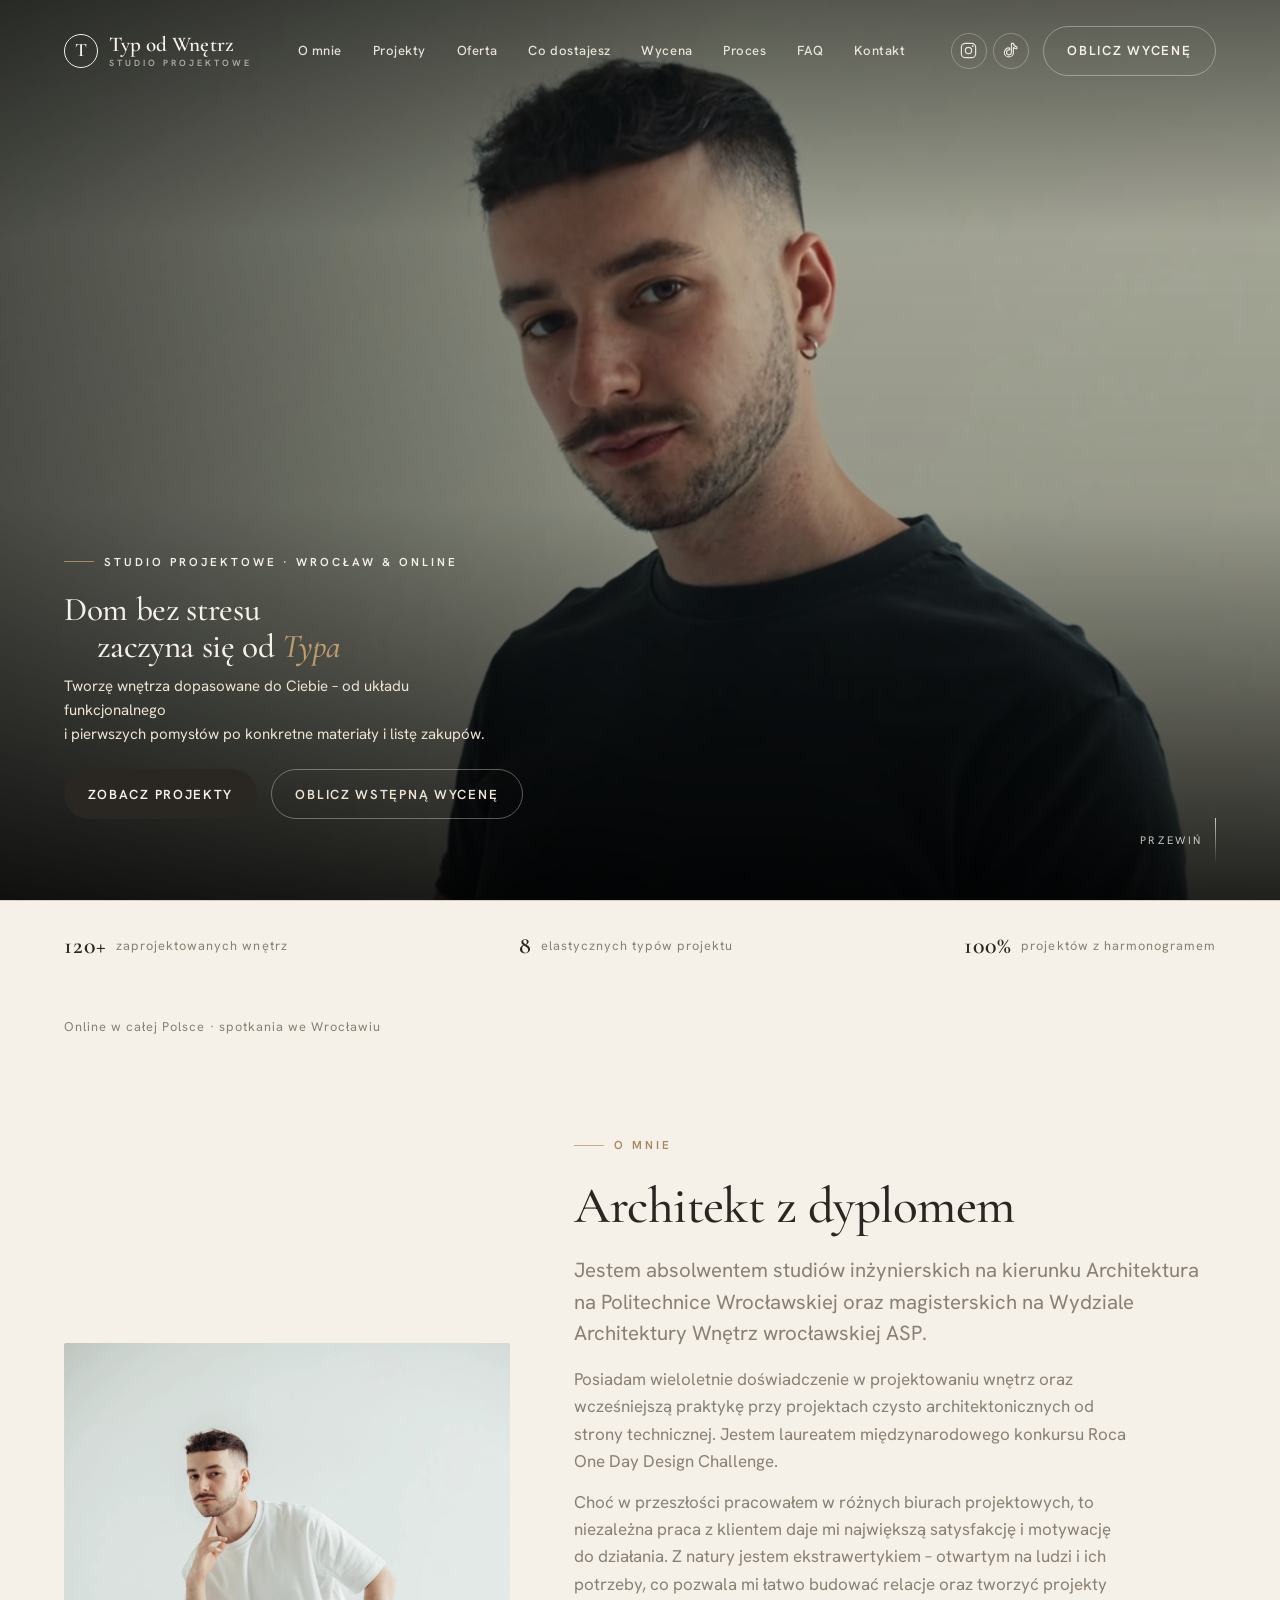
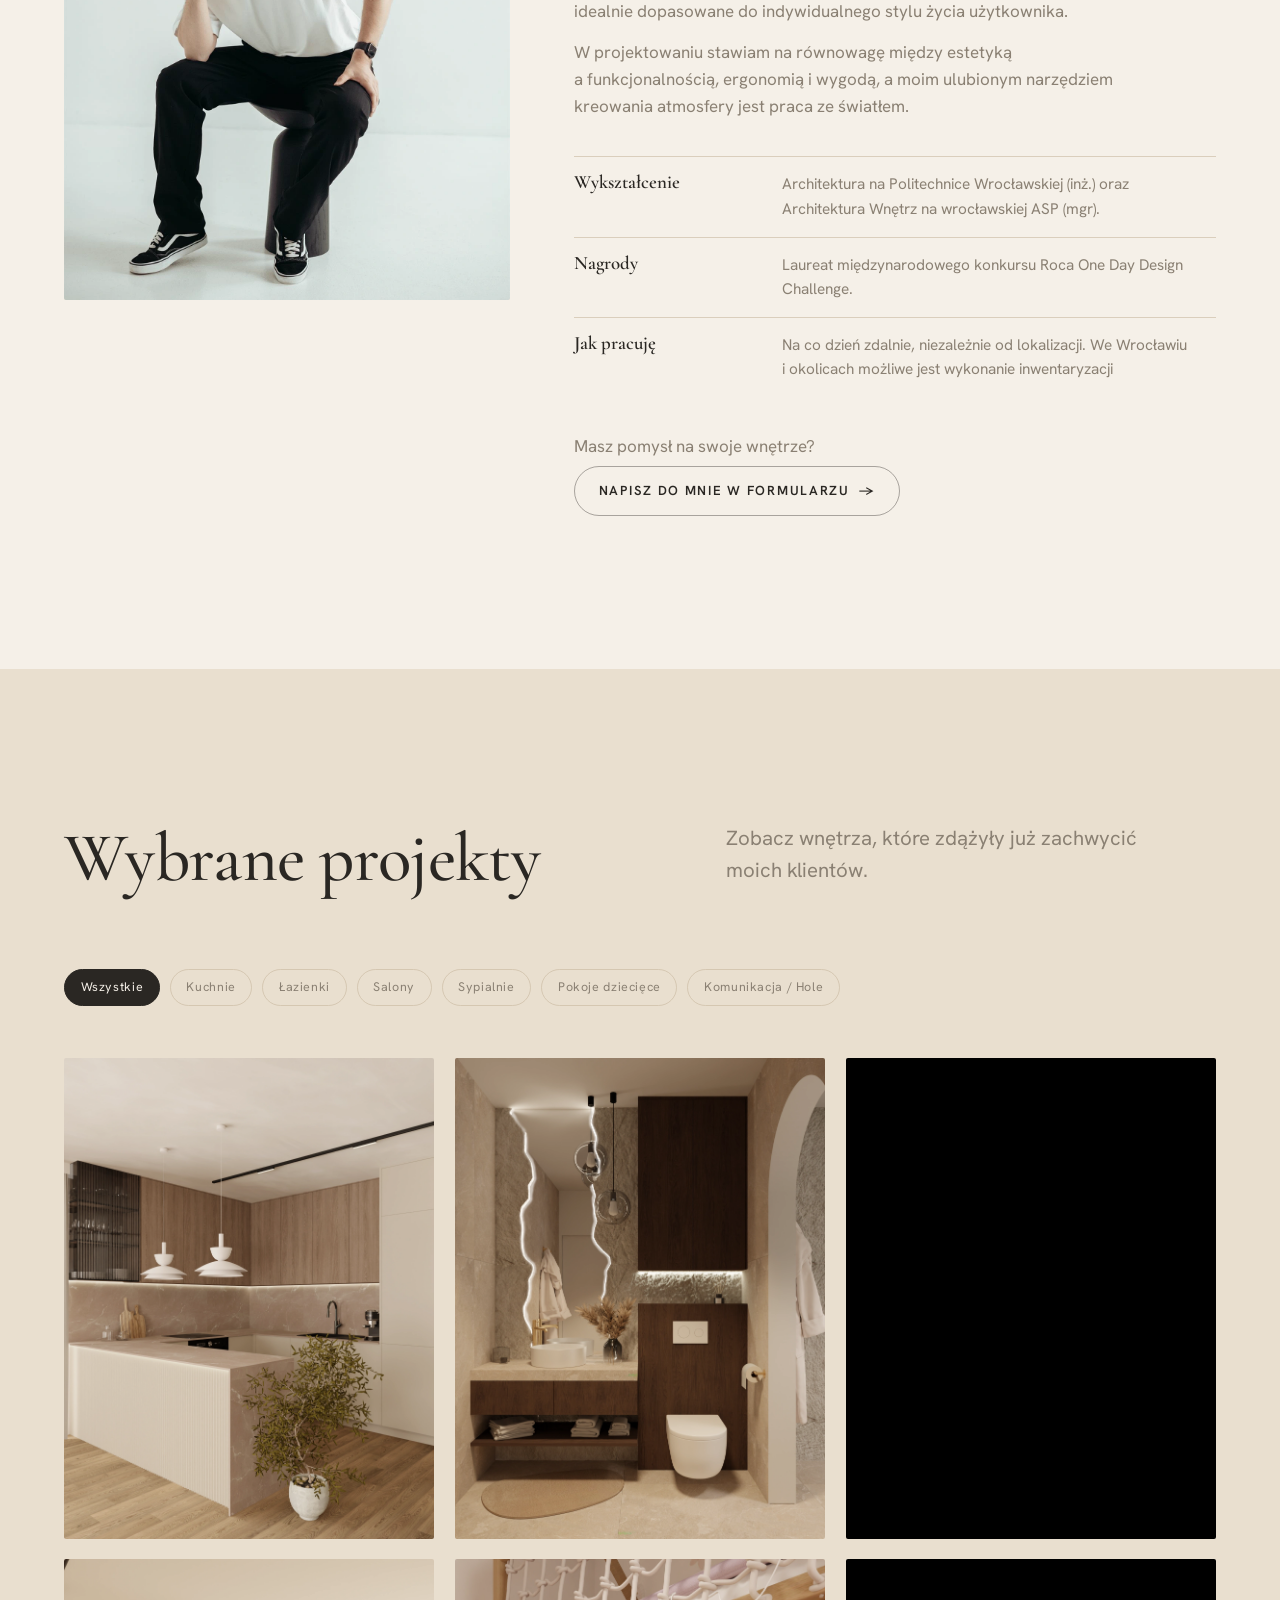
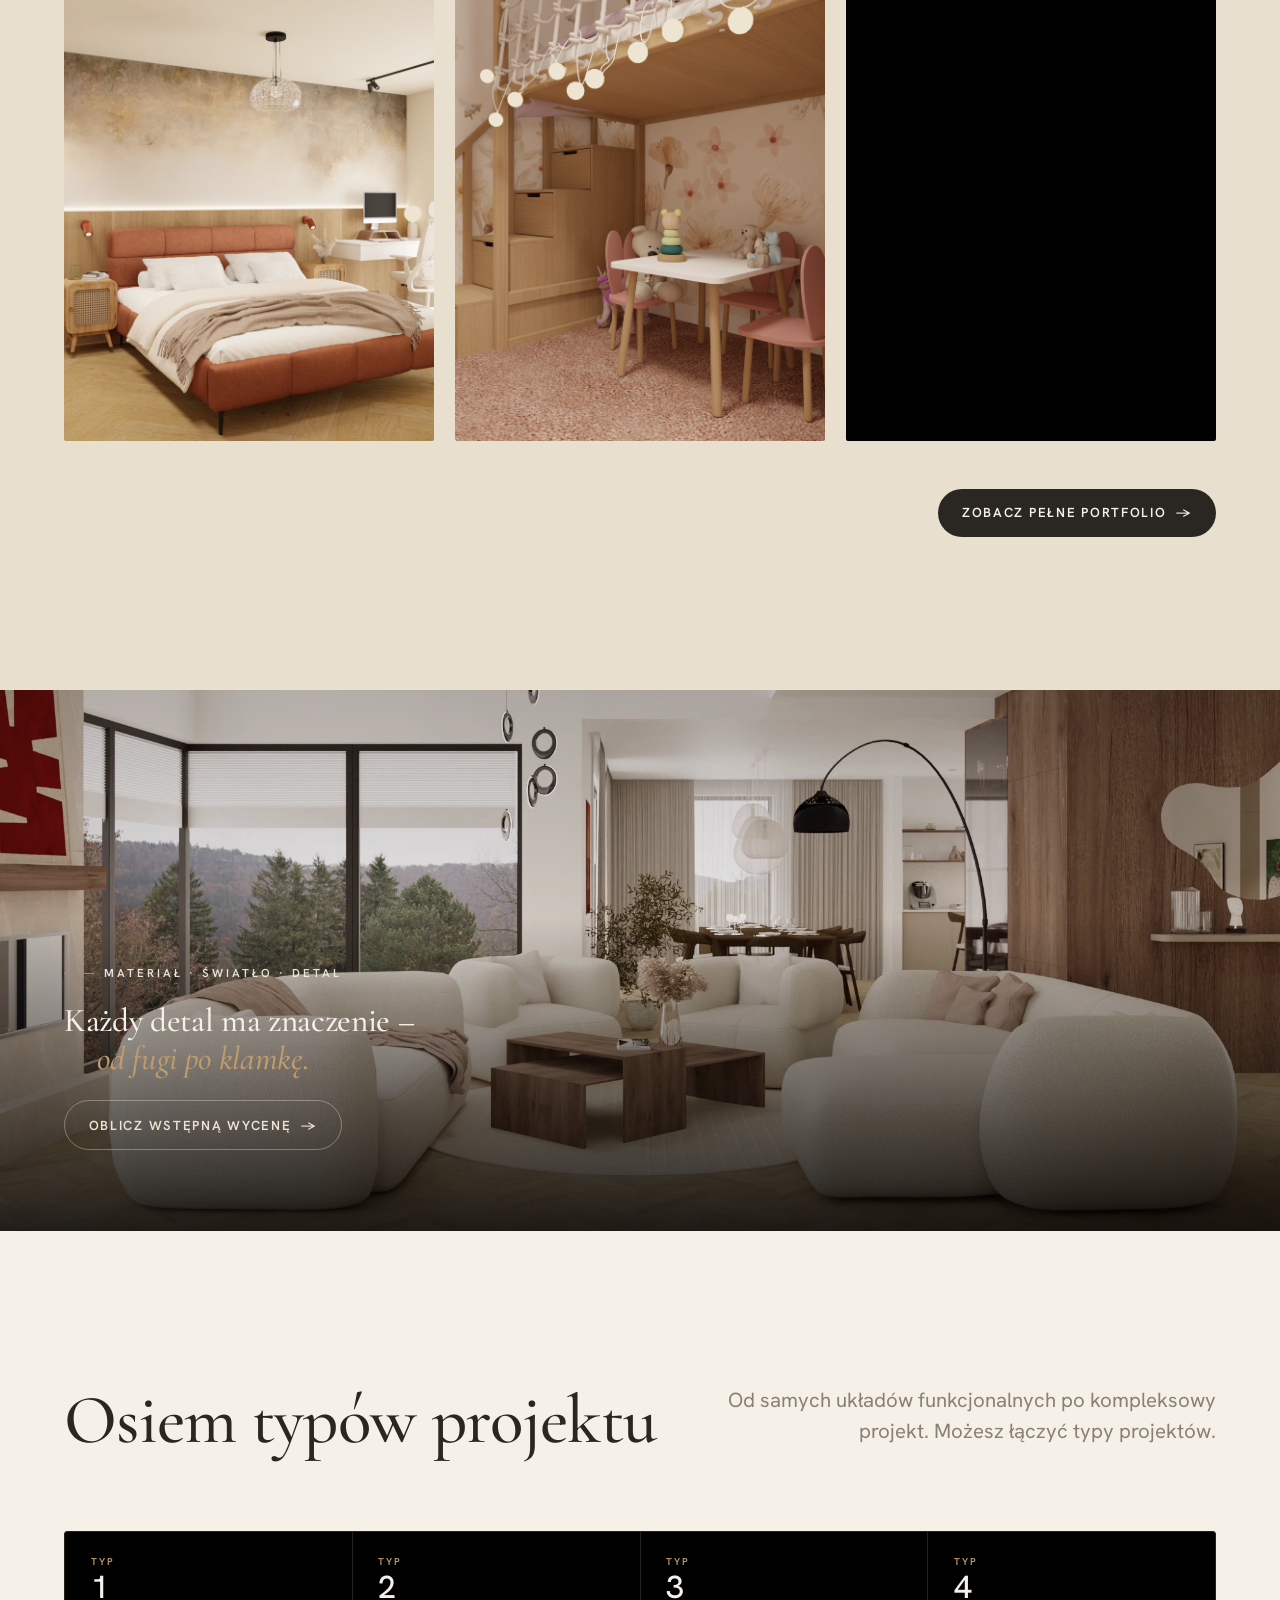
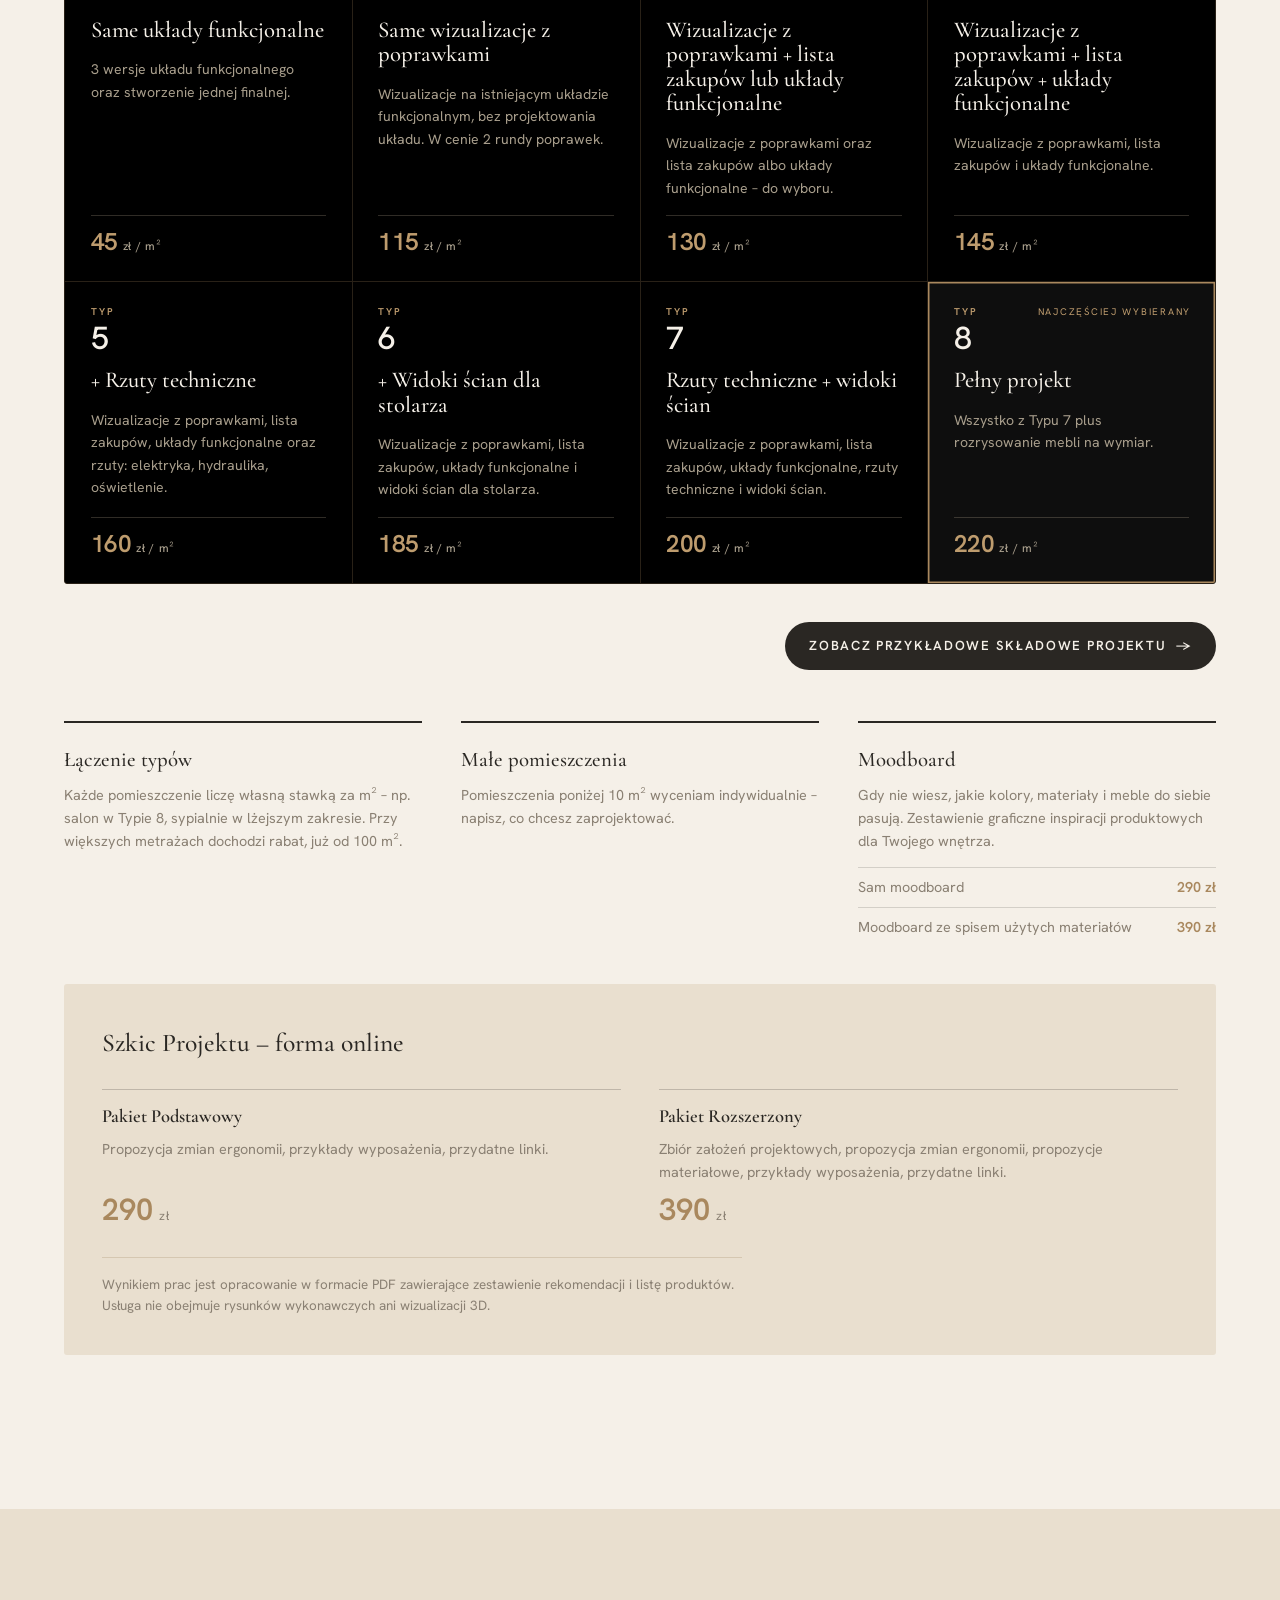
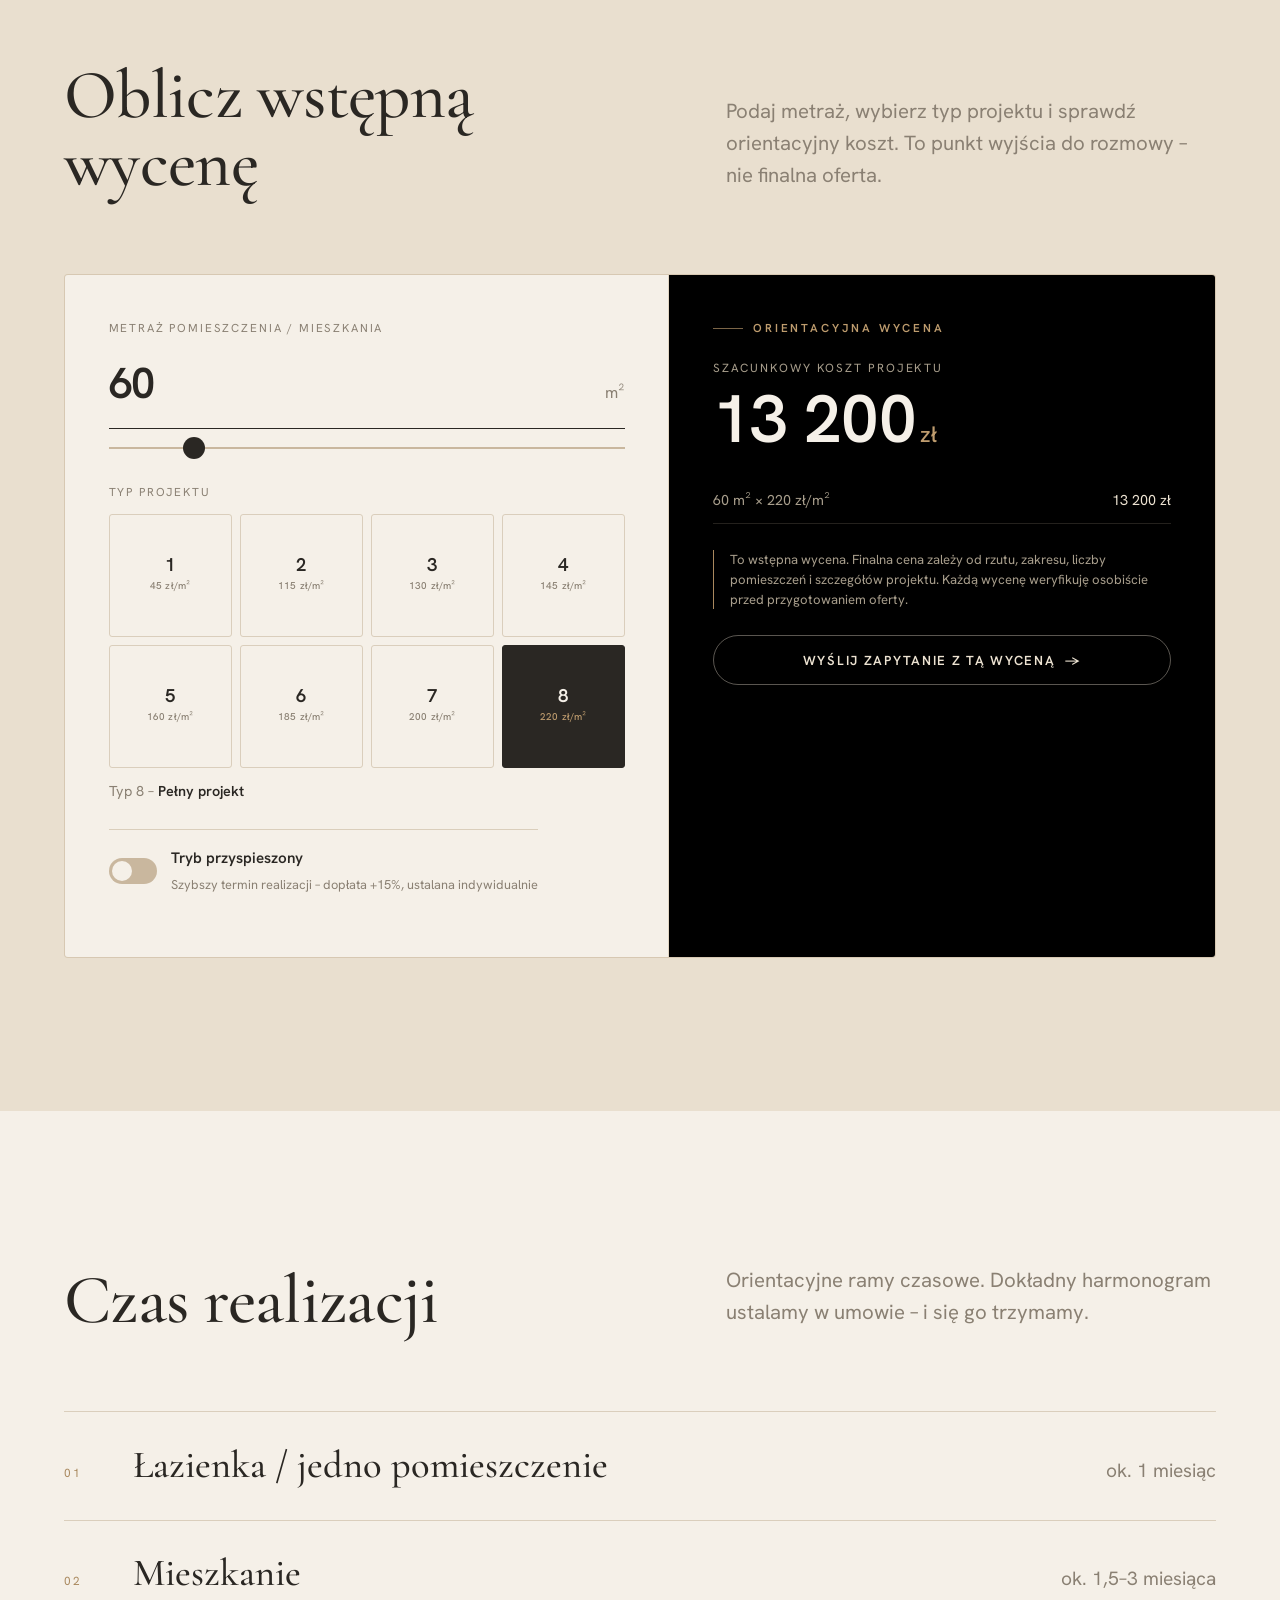
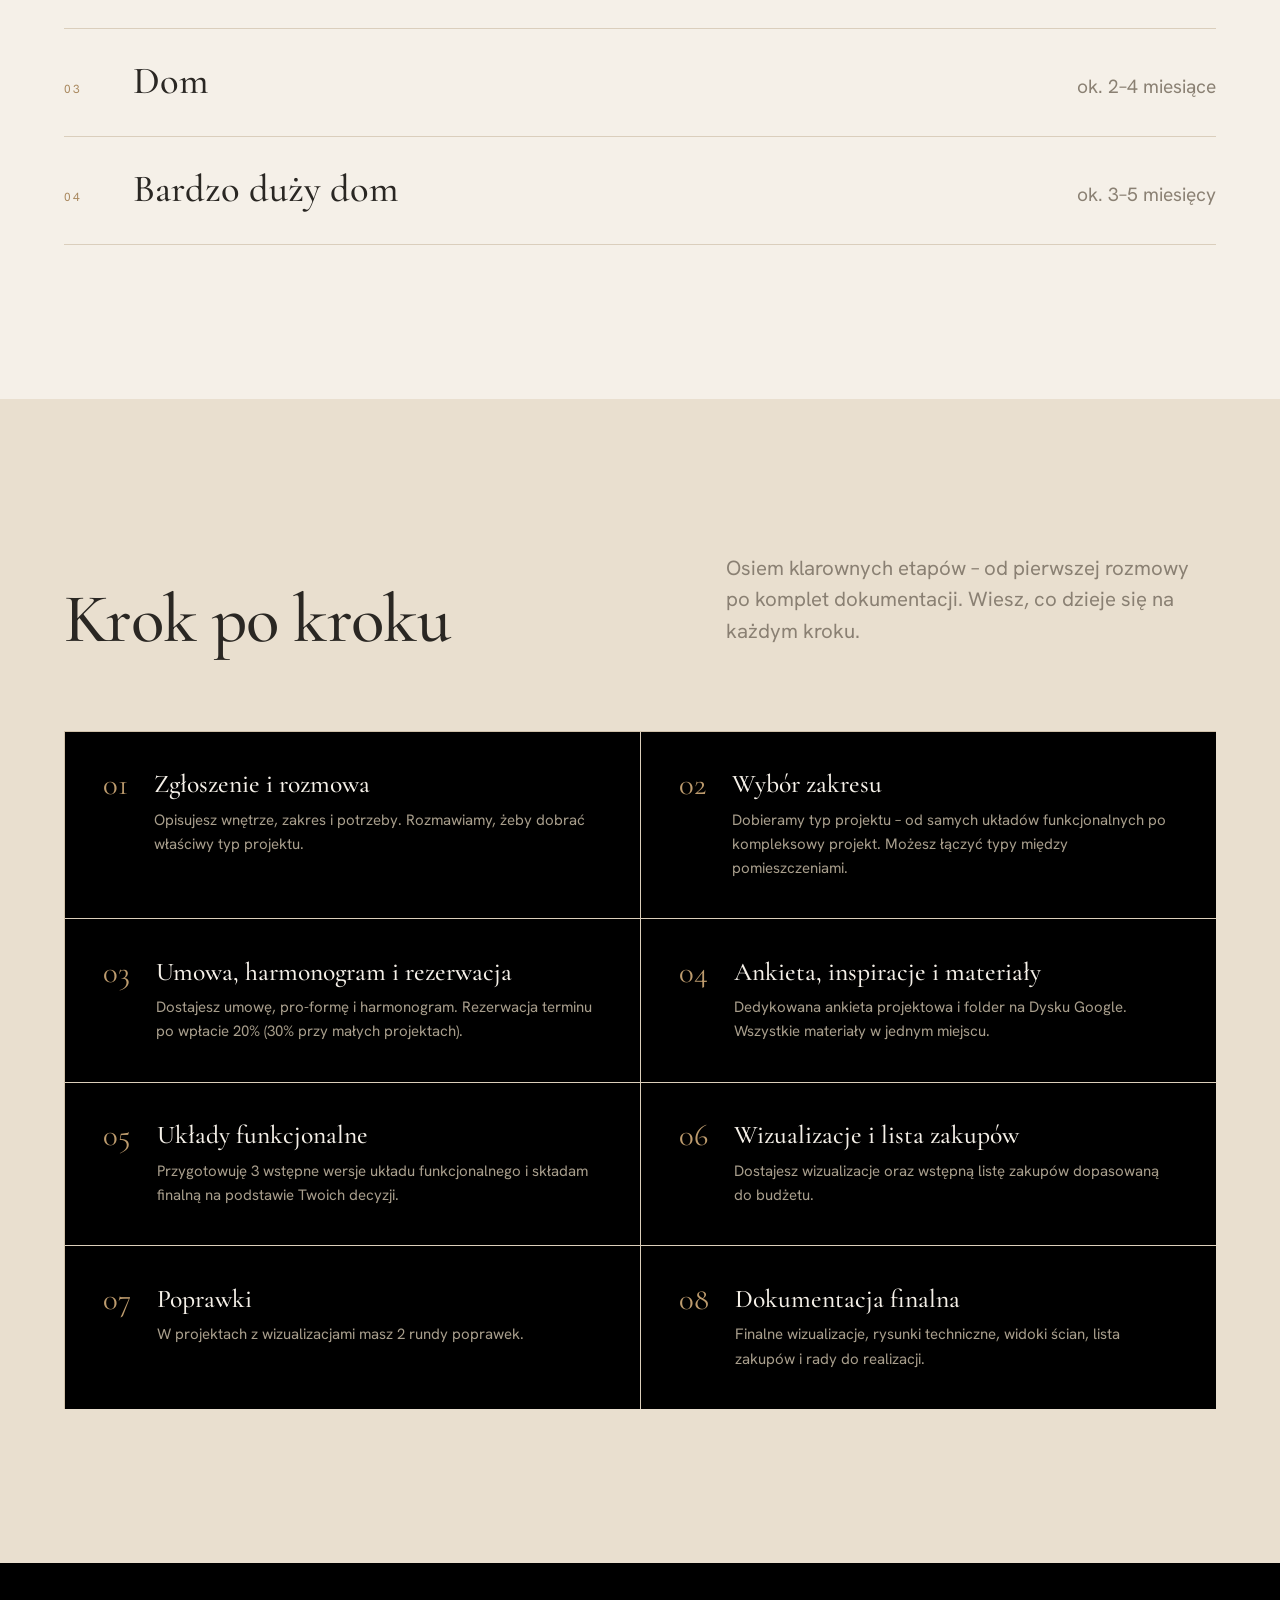
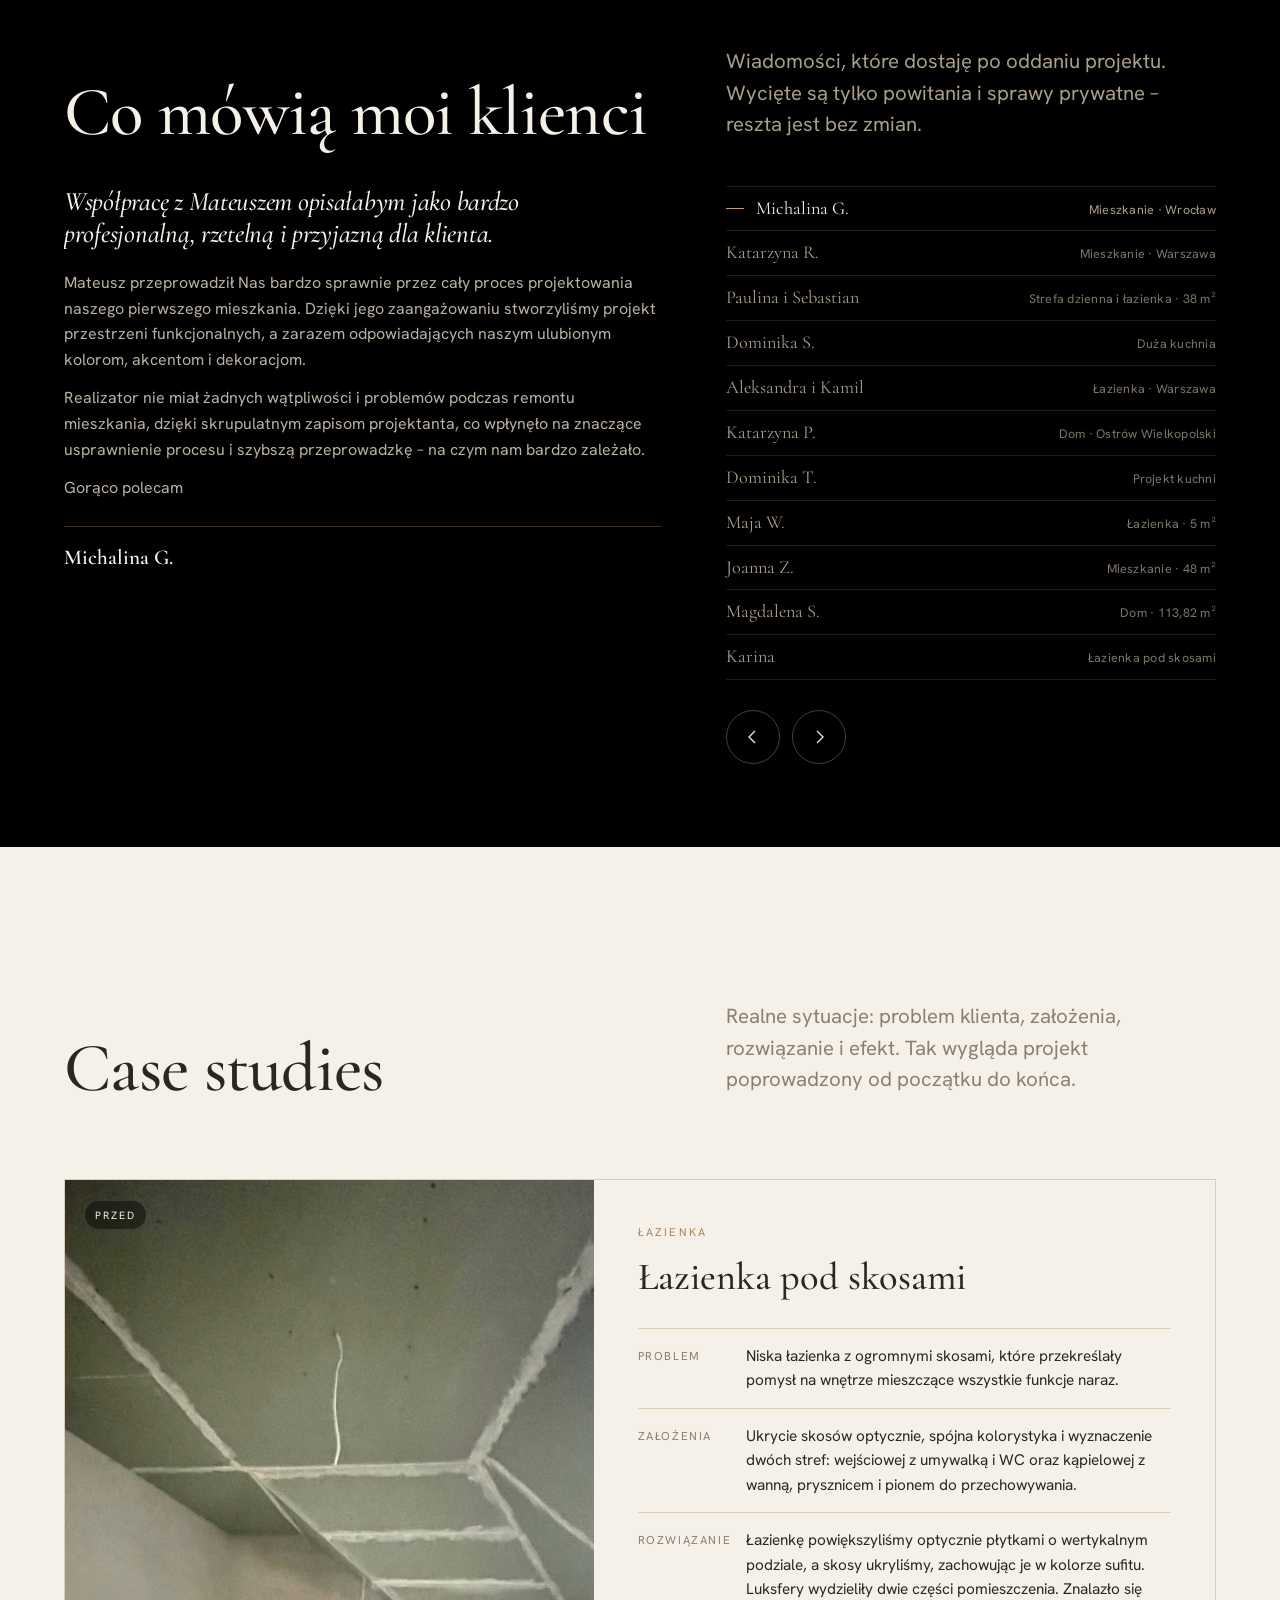
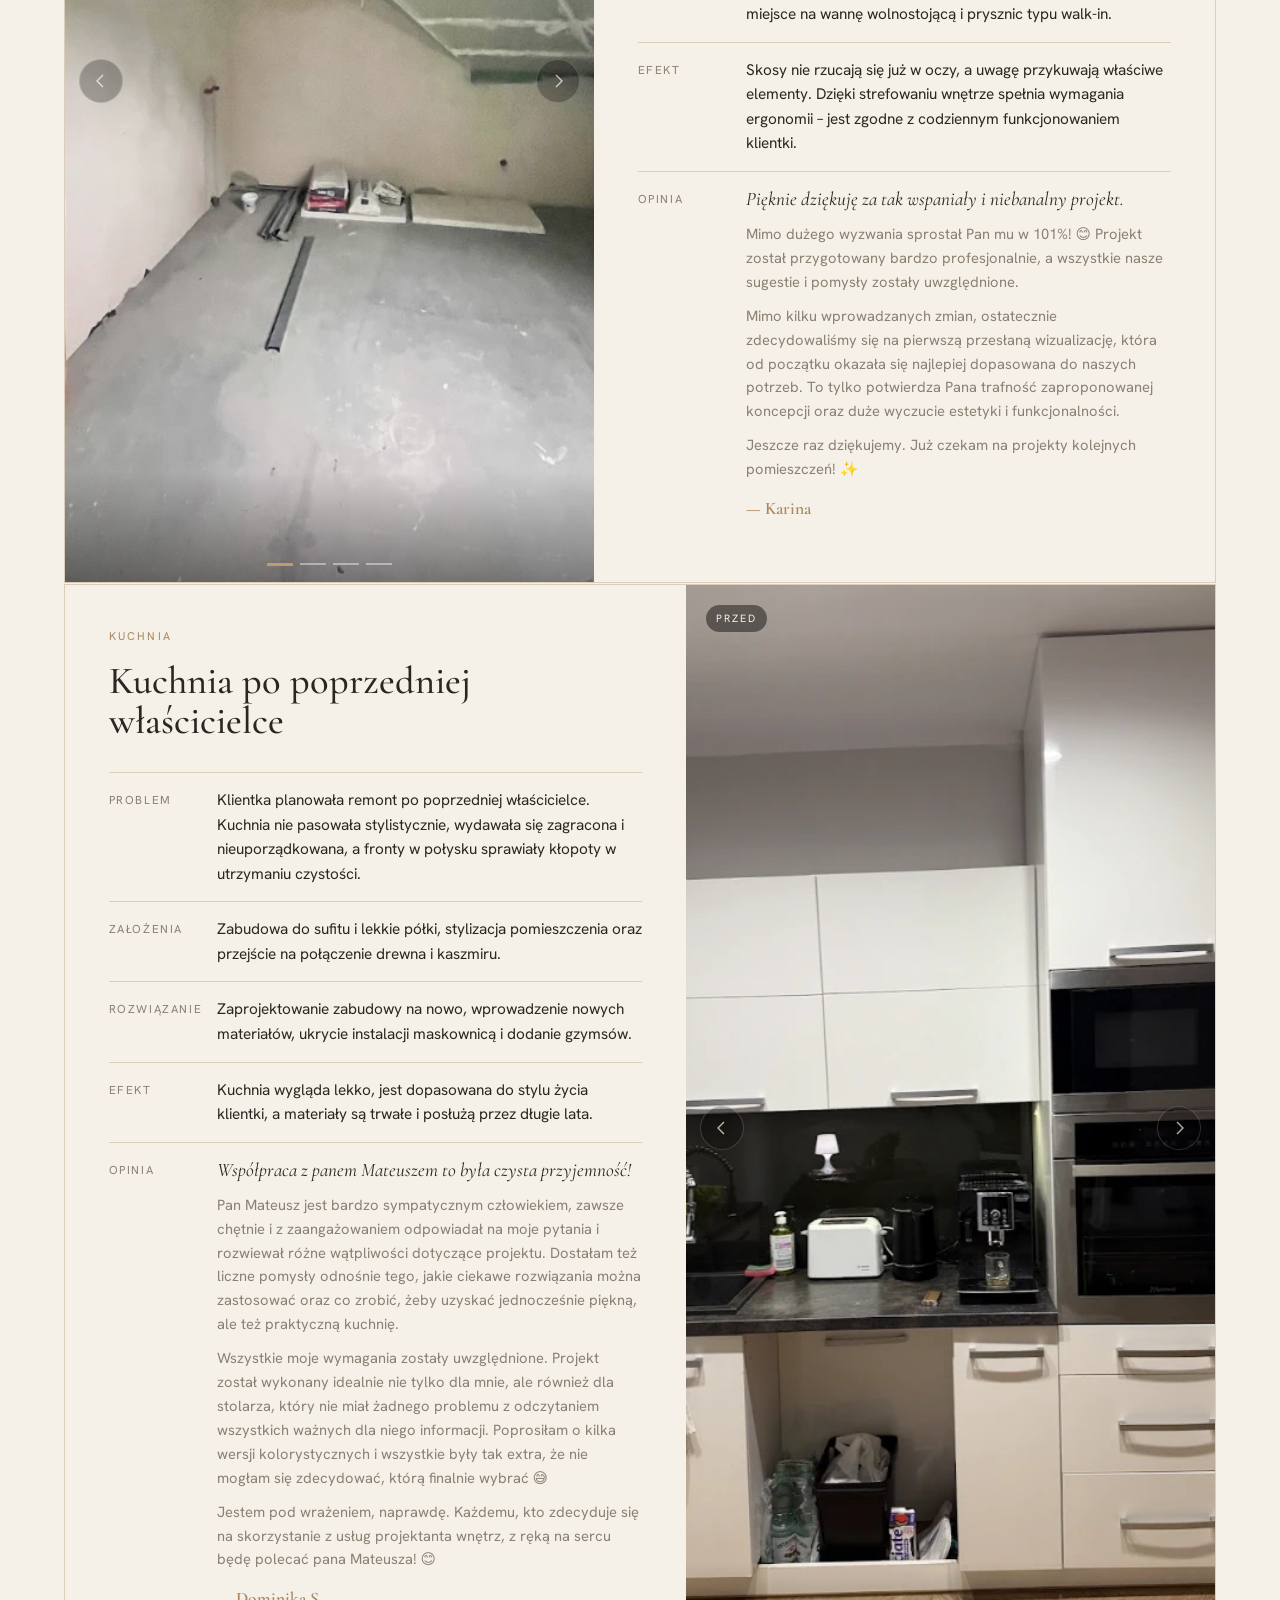
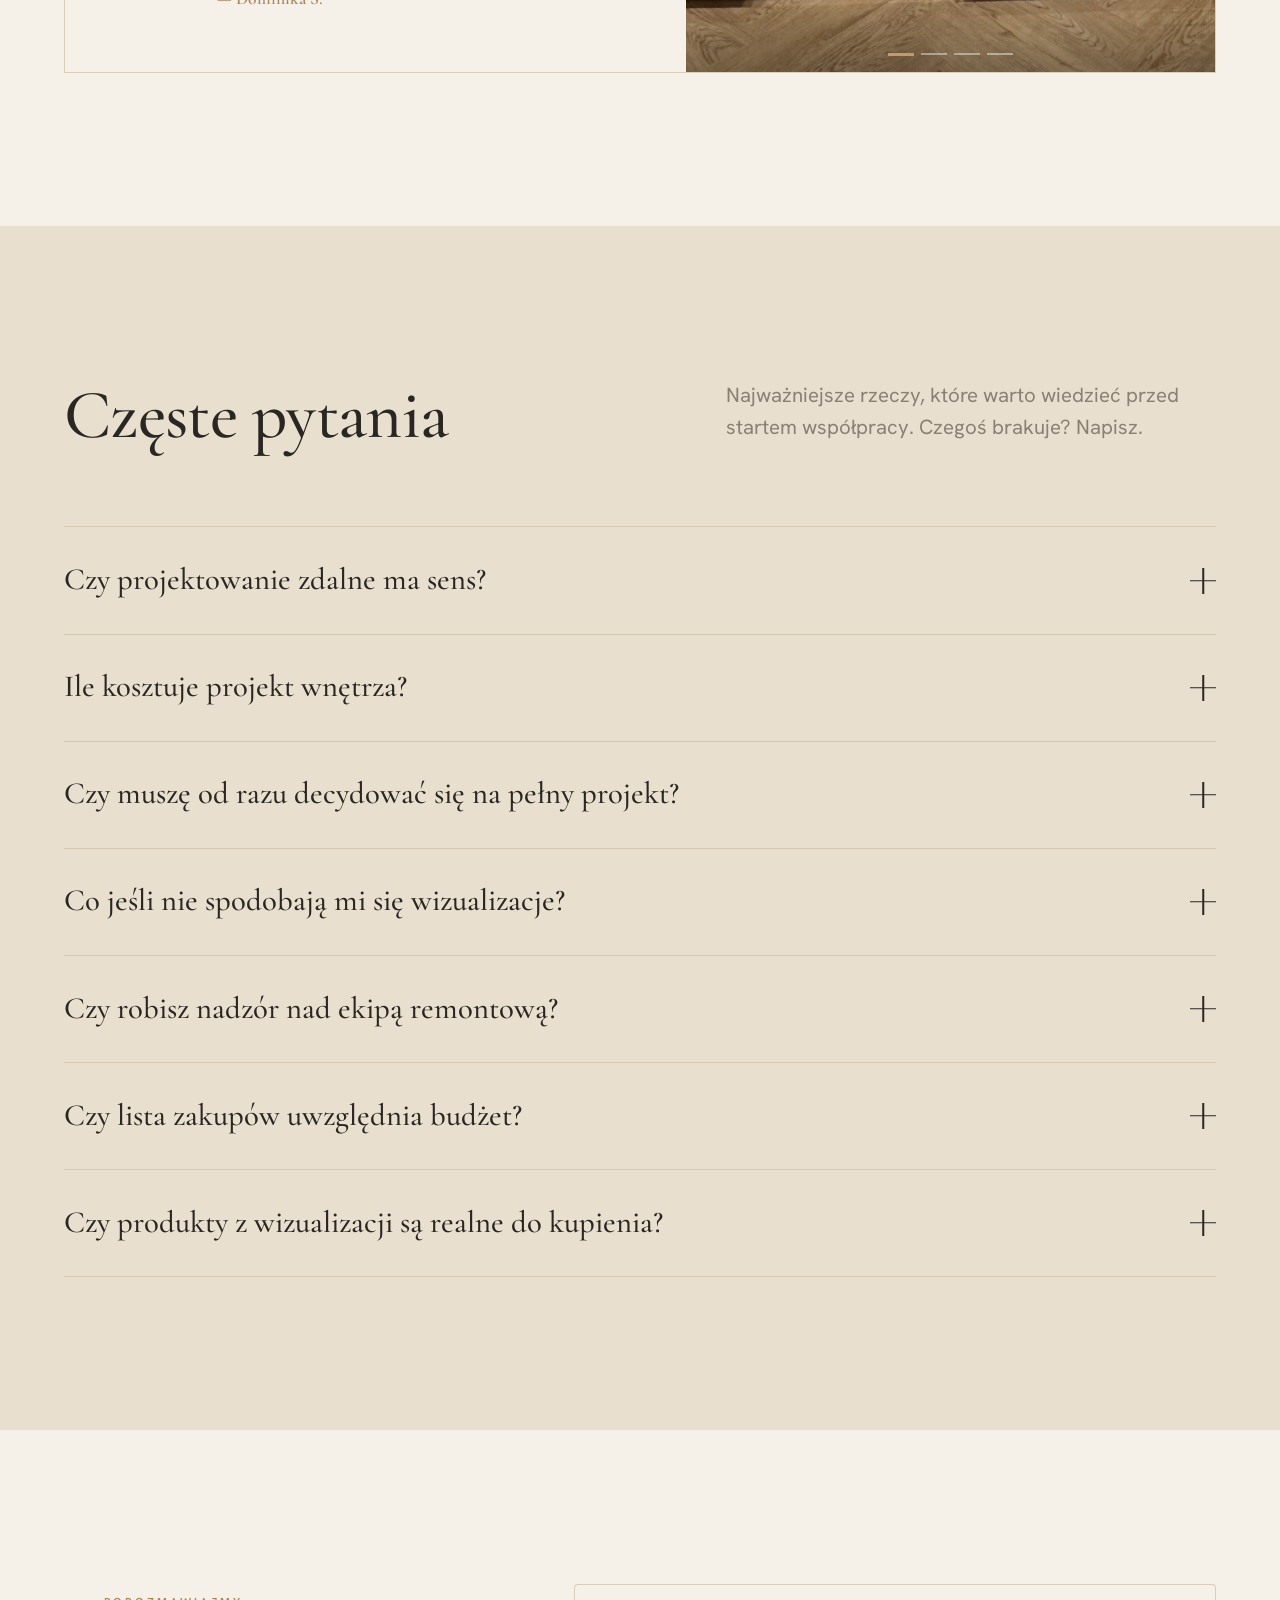
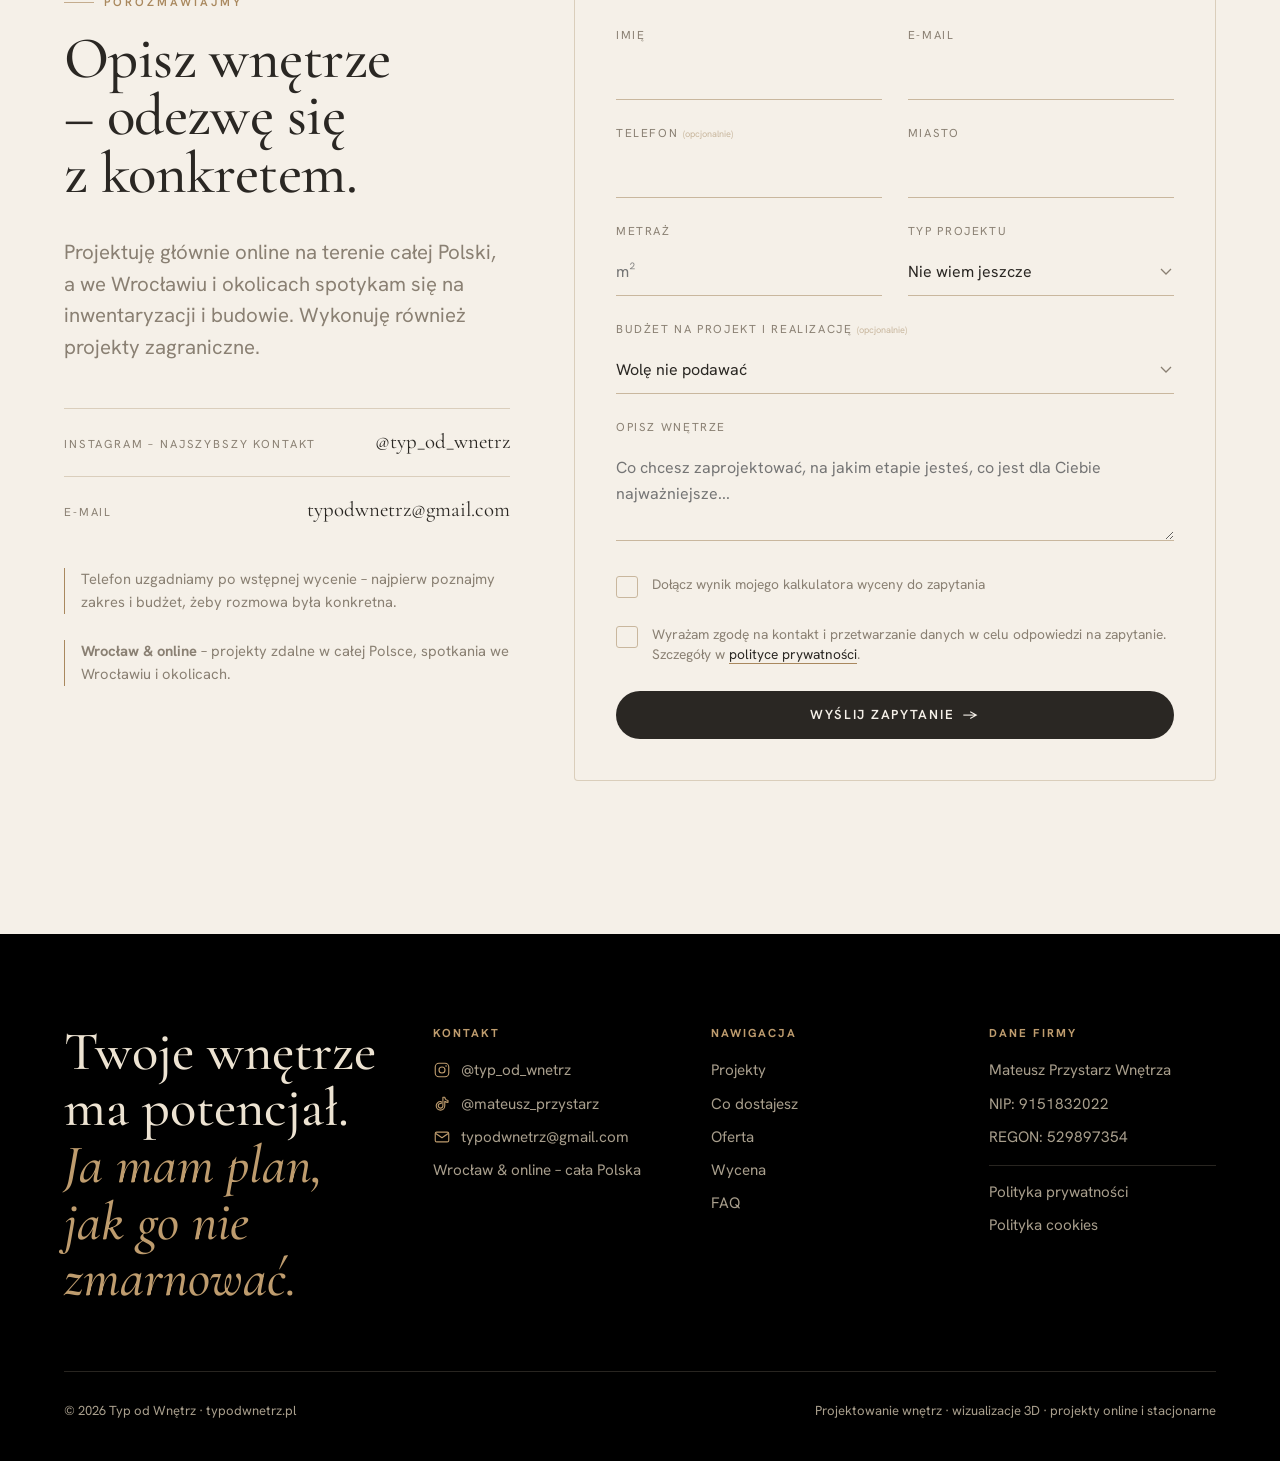
==== commit 94c8dcfb: "chore: usuń image-slot.js i cały osad po nim Odkąd każdy placeholder stał się prawdziwym zdjęciem, ż" ====
--- a/index.html
+++ b/index.html
@@ -65,7 +65,7 @@
   <link rel="preconnect" href="https://fonts.googleapis.com" />
   <link rel="preconnect" href="https://fonts.gstatic.com" crossorigin />
   <link href="https://fonts.googleapis.com/css2?family=Cormorant+Garamond:ital,wght@0,400;0,500;0,600;1,400;1,500&family=Hanken+Grotesk:wght@400;500;600;700&display=swap" rel="stylesheet" />
-  <link rel="stylesheet" href="styles.css?v=82" />
+  <link rel="stylesheet" href="styles.css?v=95" />
 </head>
 <body>
 
--- a/styles.css
+++ b/styles.css
@@ -67,7 +67,7 @@
   text-rendering: optimizeLegibility;
   overflow-x: hidden;
 }
-img, picture, image-slot { display: block; max-width: 100%; }
+img, picture { display: block; max-width: 100%; }
 a { color: inherit; text-decoration: none; }
 button { font: inherit; color: inherit; background: none; border: none; cursor: pointer; }
 input, select, textarea { font: inherit; color: inherit; }
@@ -303,7 +303,6 @@
    ========================================================================= */
 .hero { position: relative; min-height: 100svh; display: flex; align-items: flex-end; overflow: hidden; background: var(--ink); }
 .hero__media { position: absolute; inset: 0; z-index: 0; }
-.hero__media image-slot { width: 100%; height: 116%; }
 .hero__video { display: block; width: 100%; height: 116%; object-fit: cover; object-position: center; will-change: transform; }
 .hero__media::after {
   content: ""; position: absolute; inset: 0;
@@ -492,7 +491,6 @@
 /* Zdjęcie i tekst leżą w tej samej komórce siatki: kadr nie jest przycinany -
    to on wyznacza wysokość sekcji, a napis nakłada się na jego dolną część. */
 .banner { position: relative; display: grid; overflow: hidden; background: var(--ink); }
-.banner image-slot, .banner .ph { position: absolute; inset: 0; width: 100%; height: 100%; z-index: 0; }
 .banner__img { grid-area: 1 / 1; align-self: start; width: 100%; height: auto; z-index: 0; display: block; }
 .banner::after { content: ""; position: absolute; inset: 0; z-index: 1; pointer-events: none;
   background: linear-gradient(180deg, rgb(var(--ink-rgb) / 0.22) 0%, rgb(var(--ink-rgb) / 0.08) 42%, rgb(var(--ink-rgb) / 0.84) 100%); }
@@ -973,17 +971,11 @@
   .hdr__cta .social { display: none; }
 }
 
-/* placeholder gradients for empty image-slots (cozy warm tones) */
-.ph { background: linear-gradient(150deg, #cbb89c 0%, #b49b7c 38%, #8f7a63 72%, #6f5e4c 100%); }
-.ph.v2 { background: linear-gradient(150deg, #d8c7ad 0%, #b9a585 40%, #97836a 100%); }
-.ph.v3 { background: linear-gradient(150deg, #c2a988 0%, #9f8869 55%, #74604a 100%); }
-
 /* =========================================================================
    O MNIE
    ========================================================================= */
 .about { display: grid; grid-template-columns: 0.82fr 1.18fr; gap: clamp(28px, 5vw, 84px); align-items: center; }
 .about__media { position: relative; aspect-ratio: 4 / 5; overflow: hidden; border-radius: 2px; background: var(--beige); }
-.about__media image-slot, .about__media .ph { width: 100%; height: 100%; }
 .about__media img { width: 100%; height: 100%; object-fit: cover; object-position: 50% 40%; display: block; }
 .about__body .kicker { margin-bottom: clamp(18px, 2.4vw, 26px); }
 .about__body h2 { font-size: clamp(2rem, 4vw, 3.4rem); margin-bottom: clamp(16px, 2vw, 24px); }
@@ -1022,7 +1014,7 @@
   .pf__meta { opacity: 1; transform: none; }
   .pf__cat { opacity: 1; }
   /* efekty "na hover", które na dotyku tylko zostają zablokowane po tapnięciu */
-  .pf__item:hover .ph { transform: none; }
+  .pf__item:hover .pf__img { transform: none; }
   .timeline__row:hover { padding-left: 0; }
   .social a:hover { transform: none; }
 }
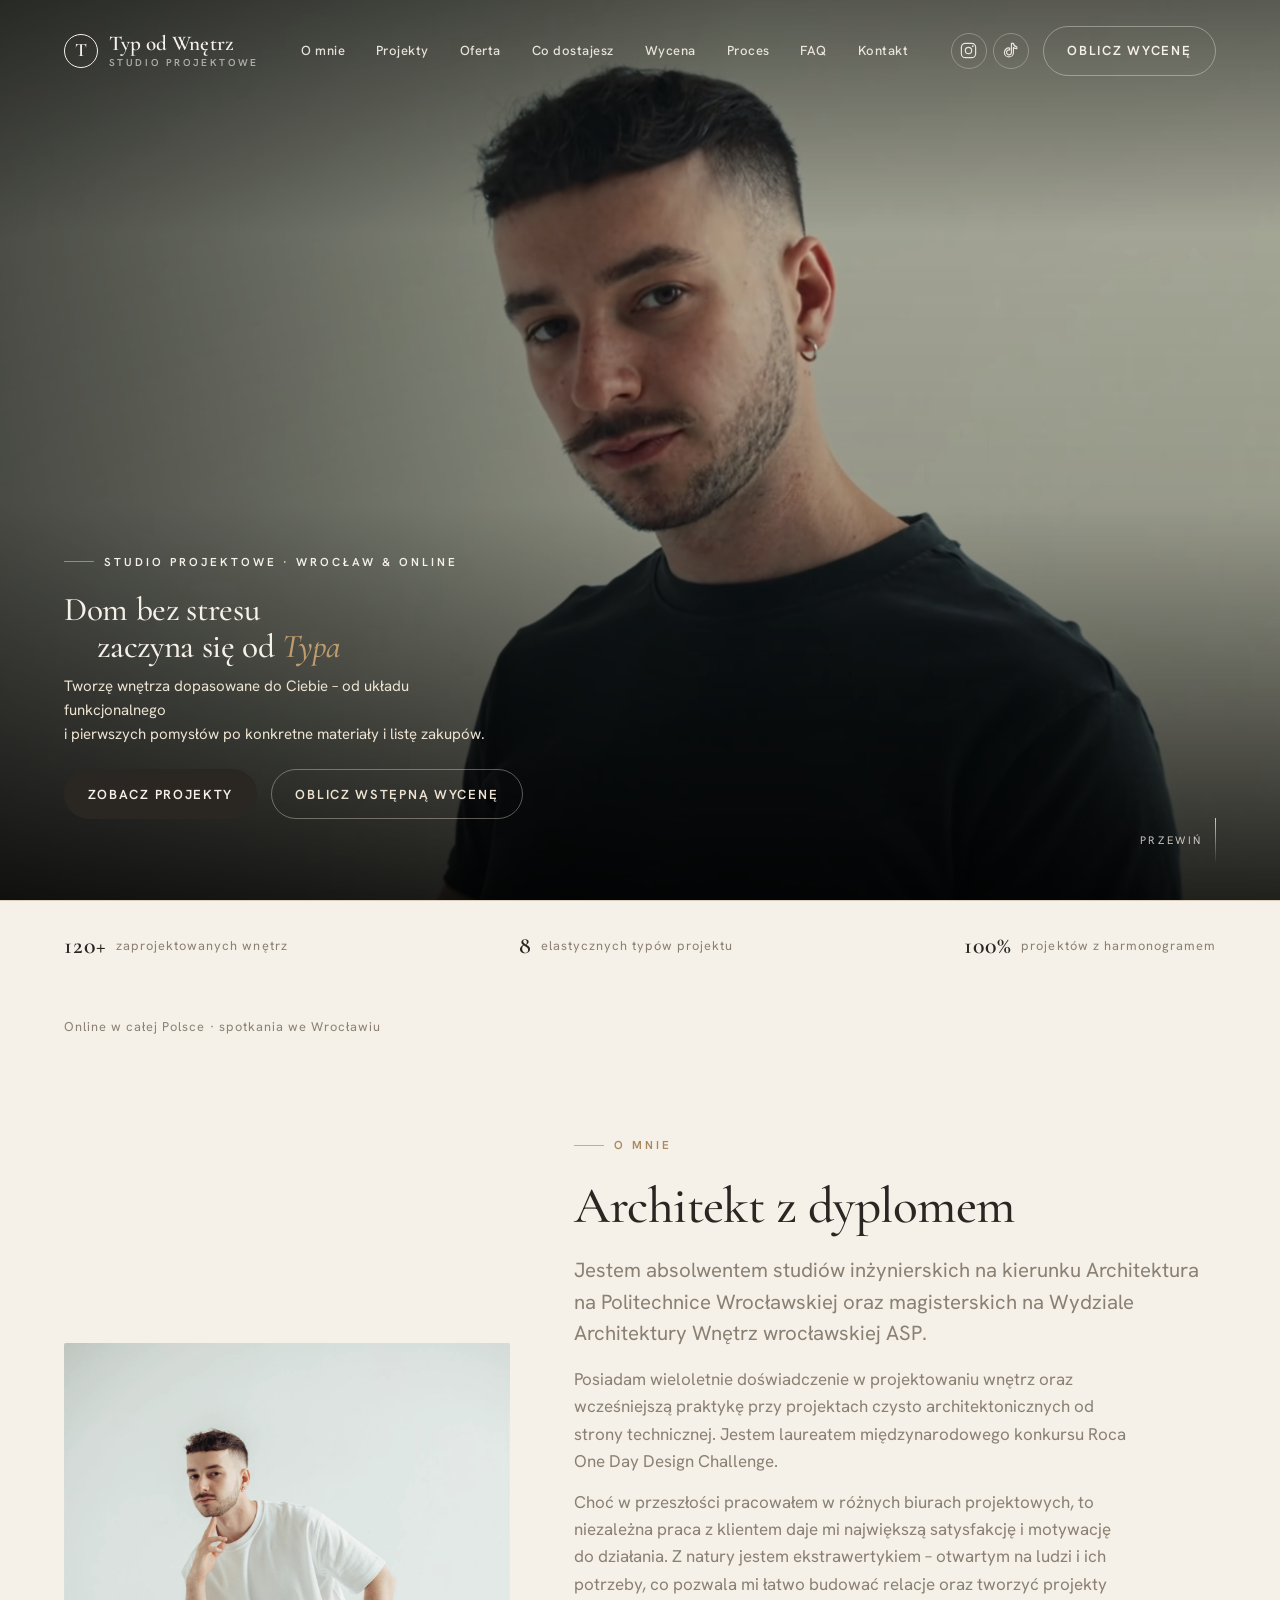
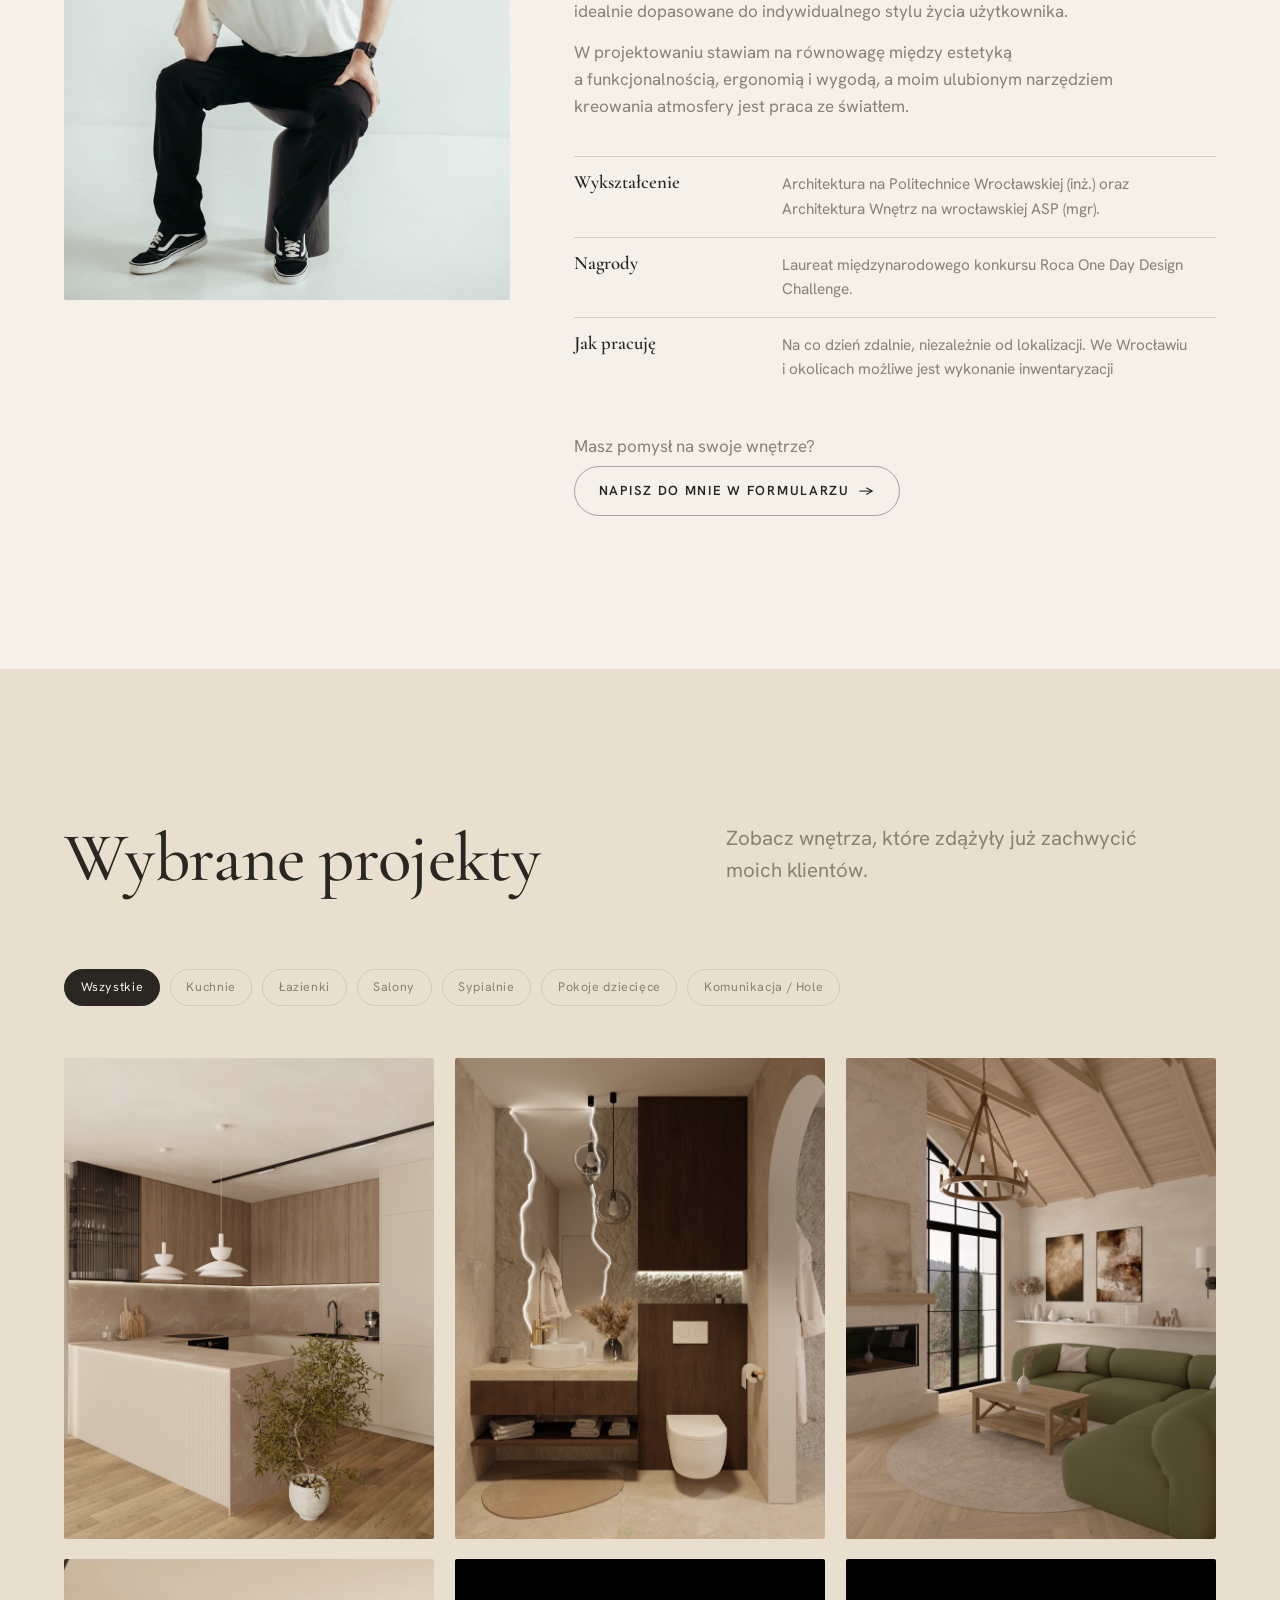
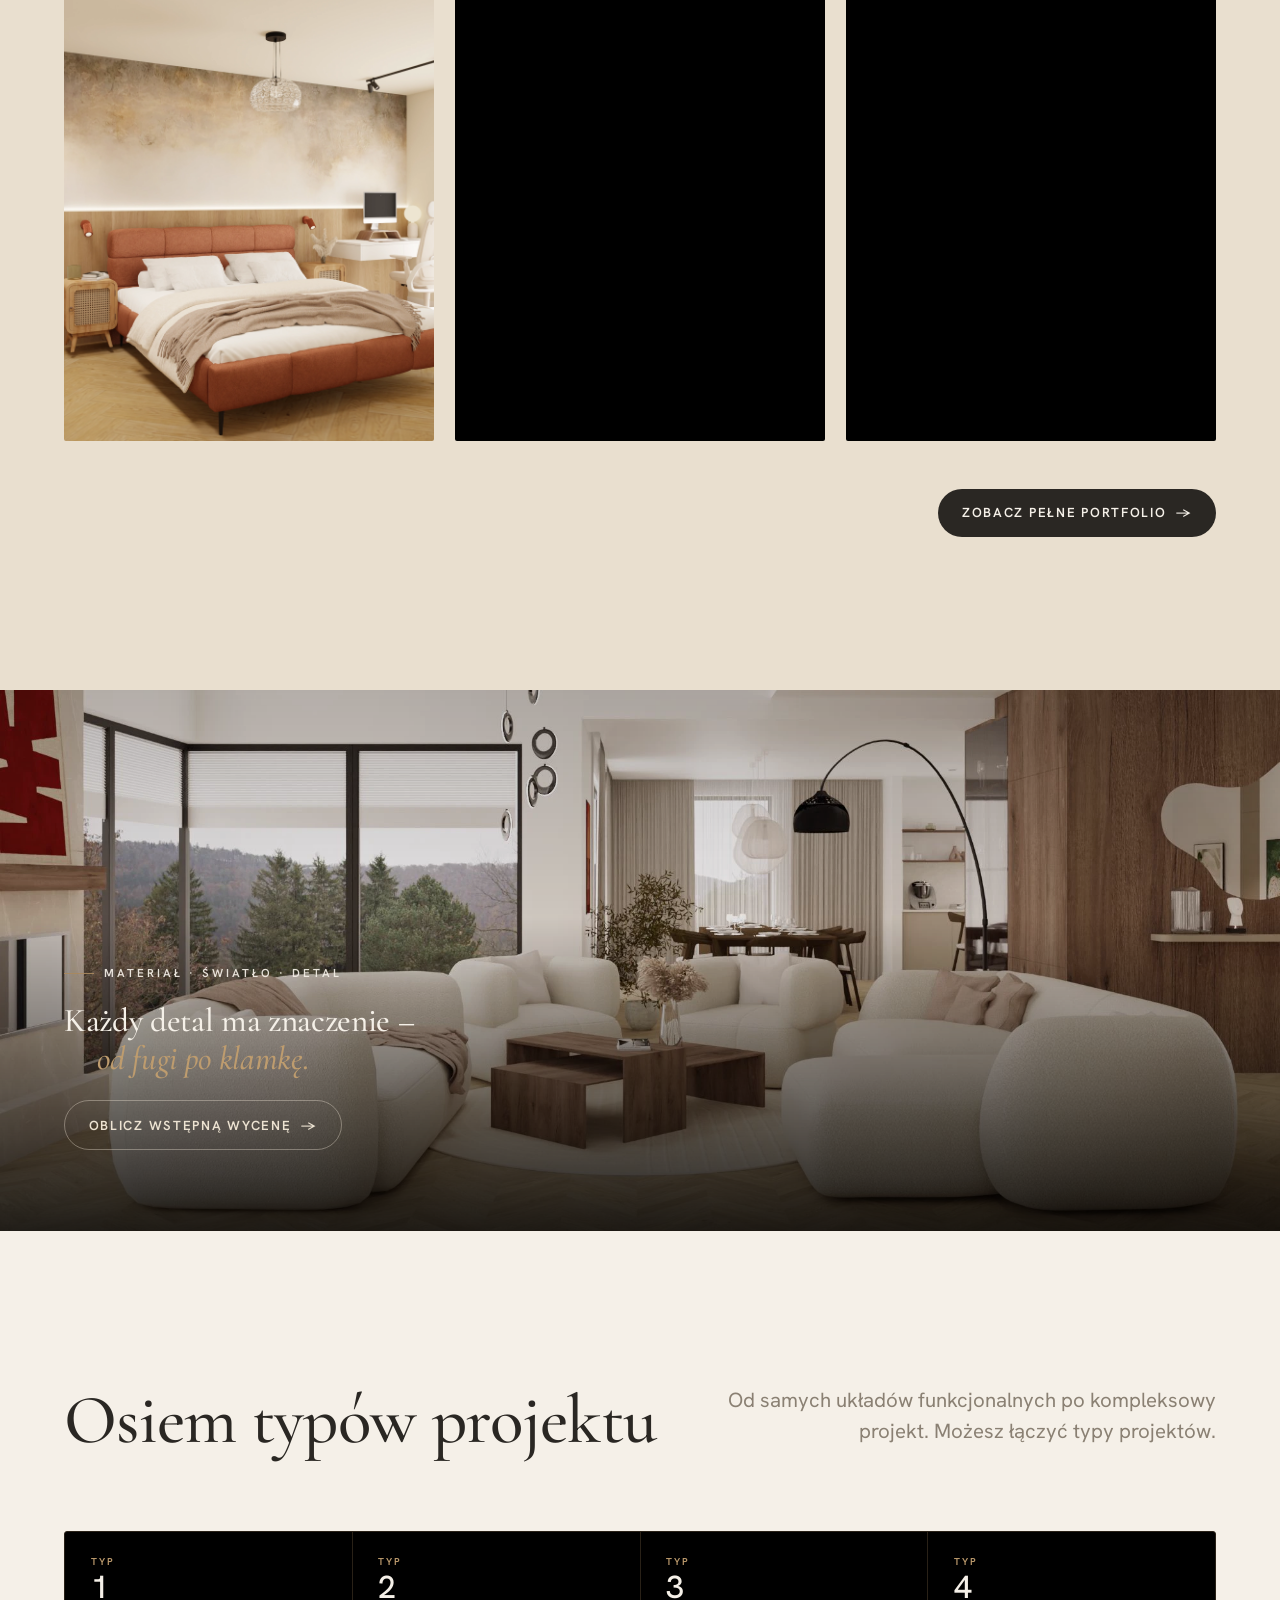
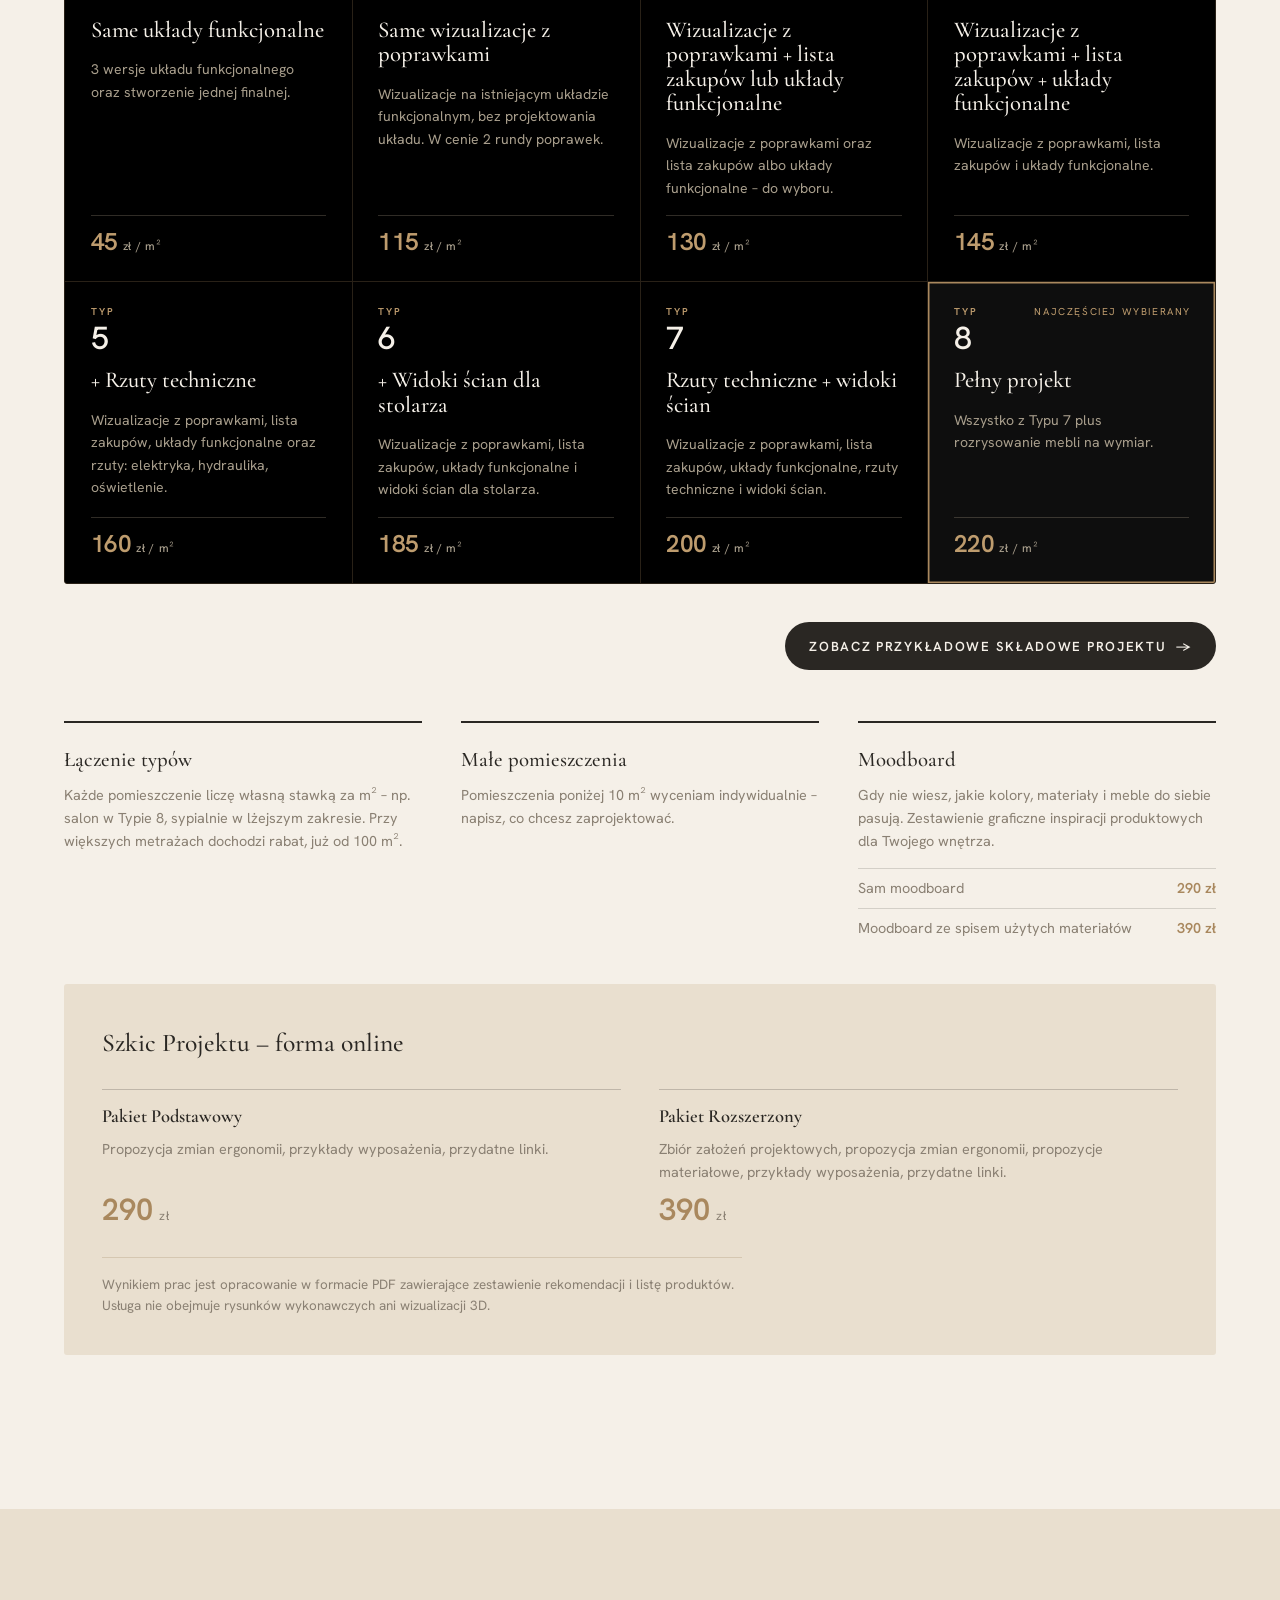
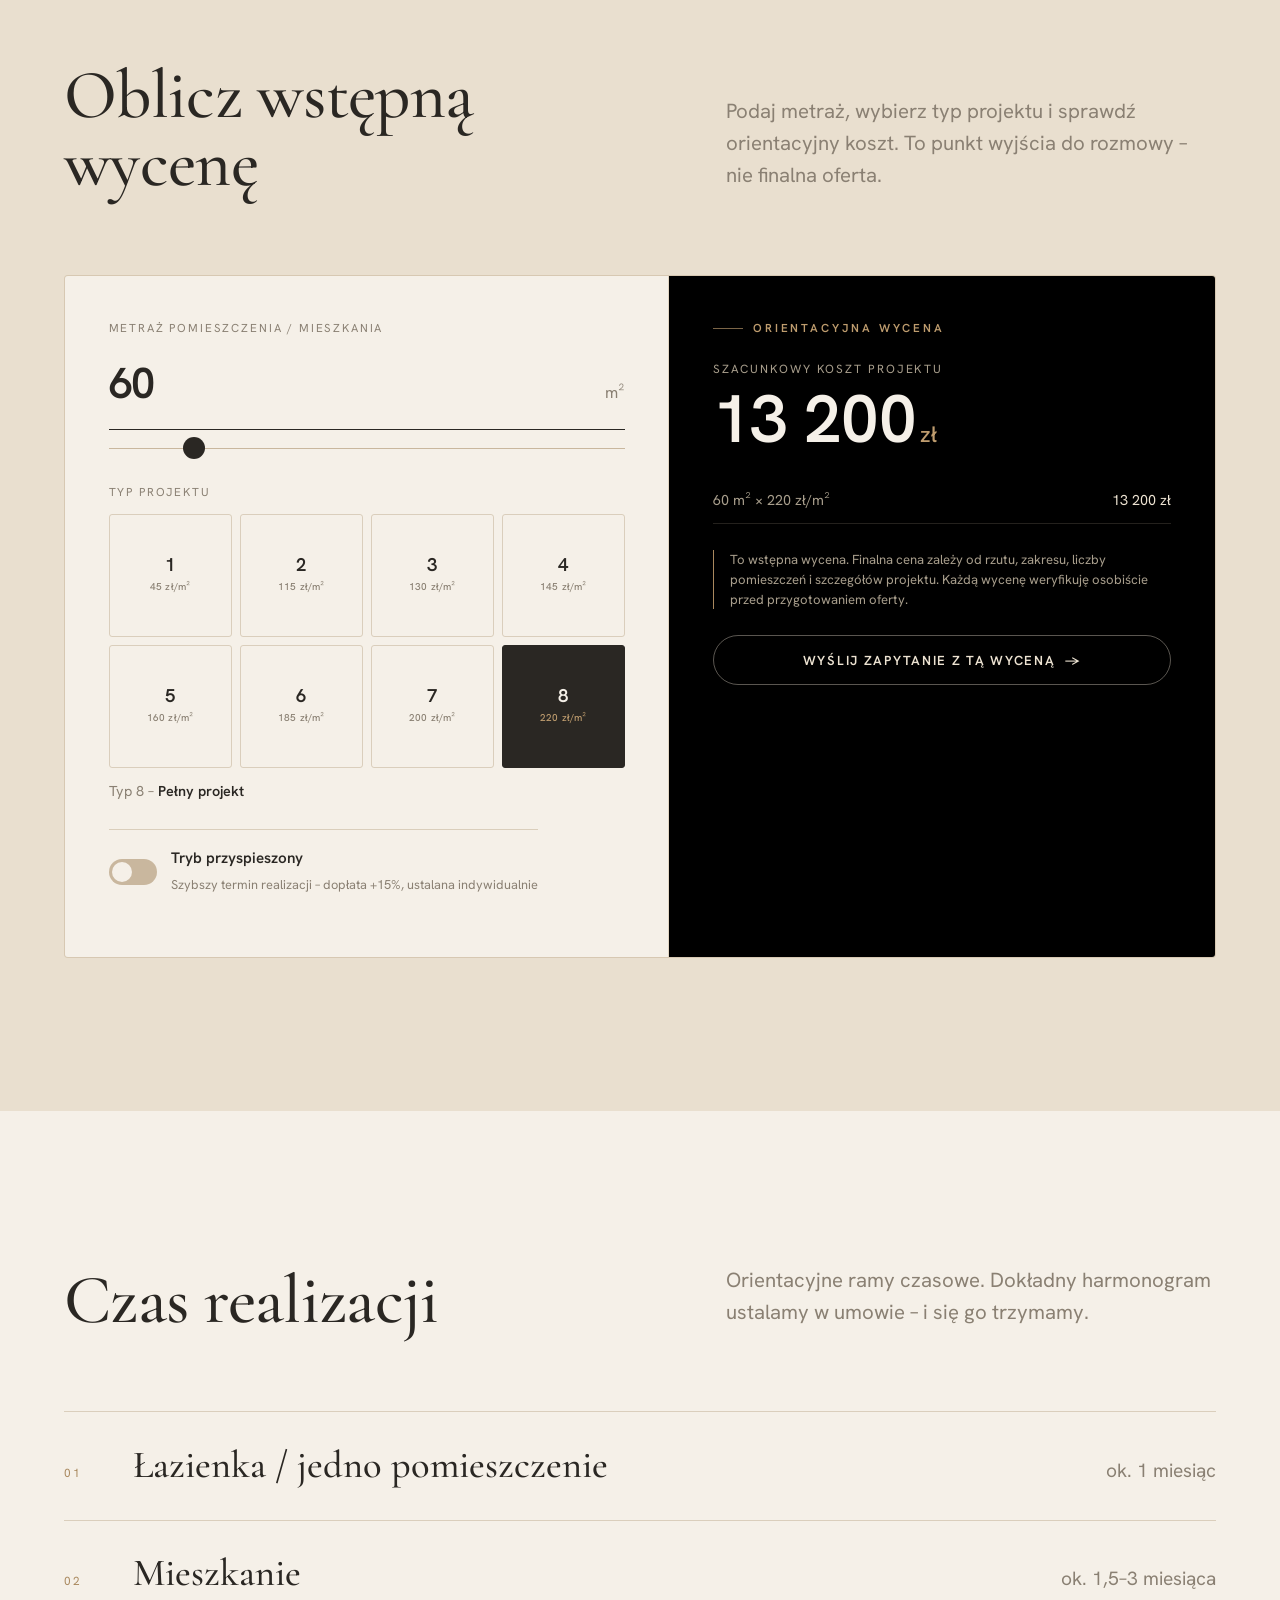
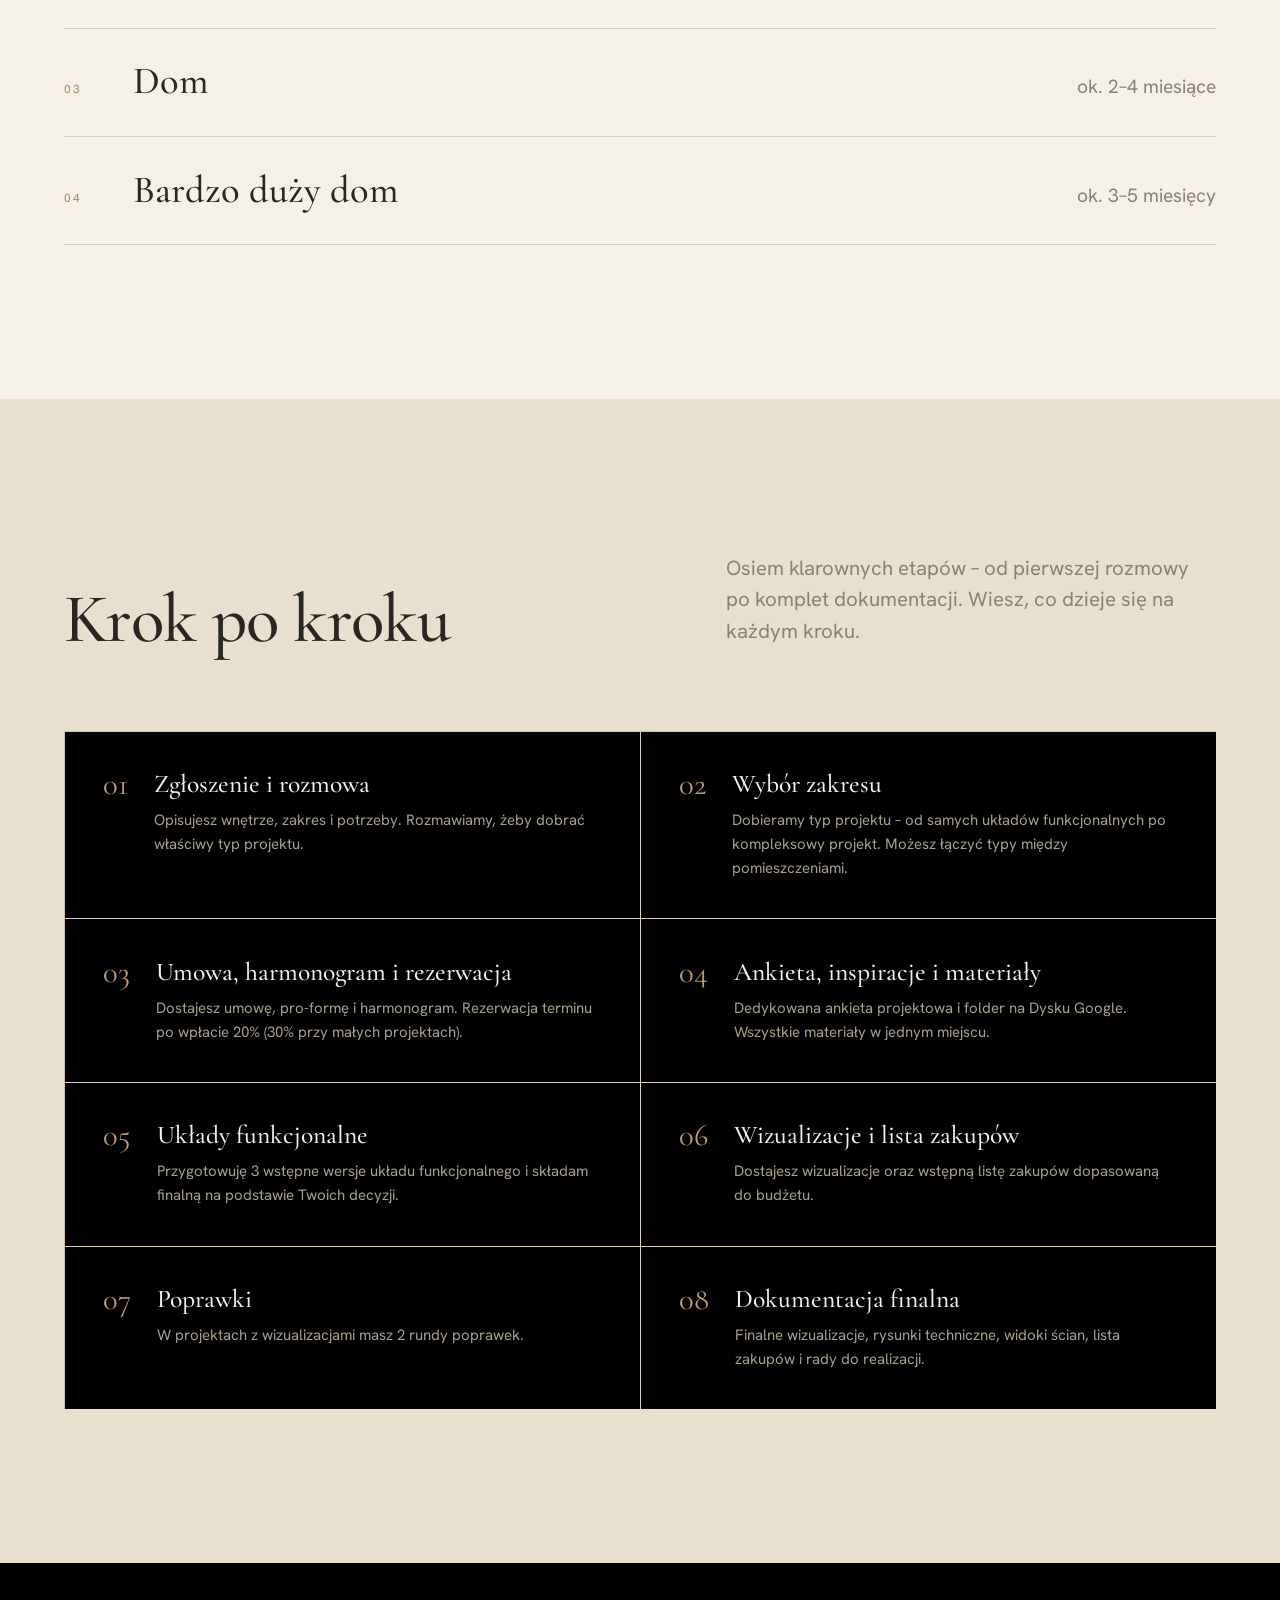
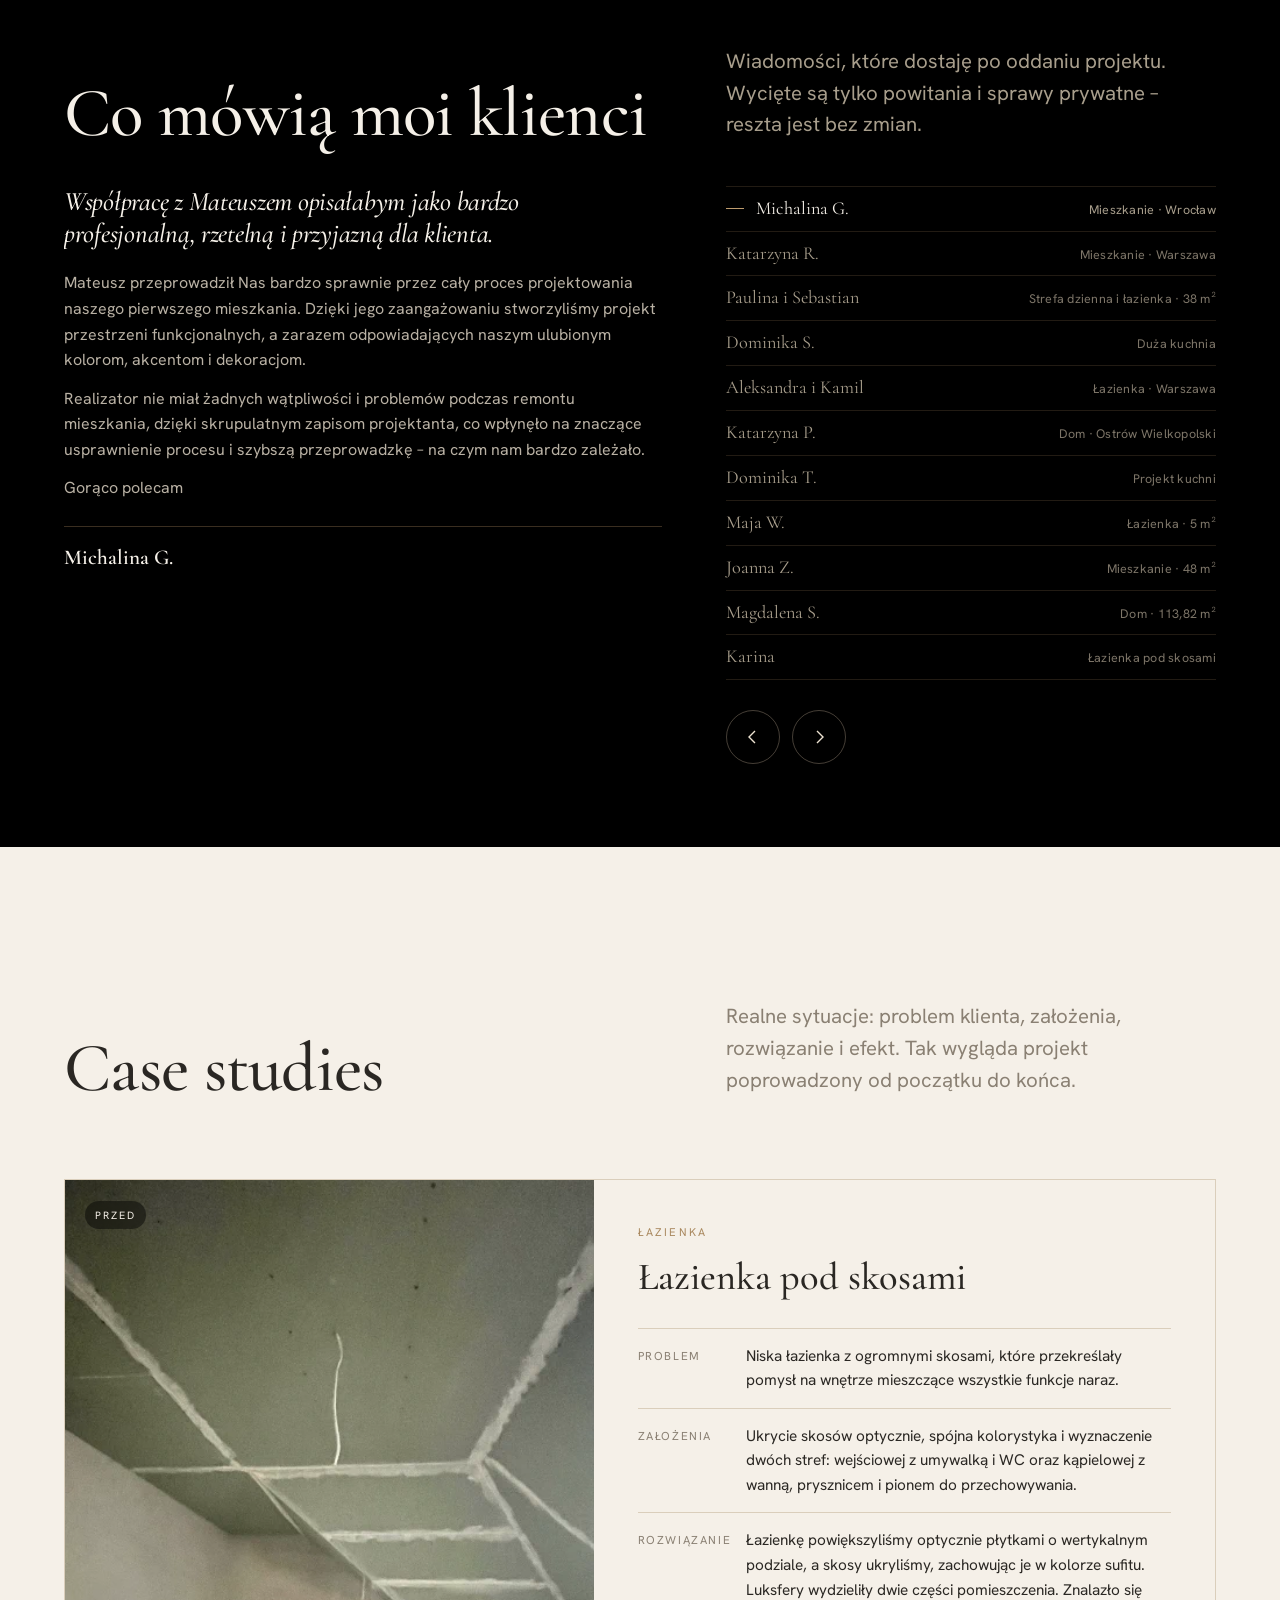
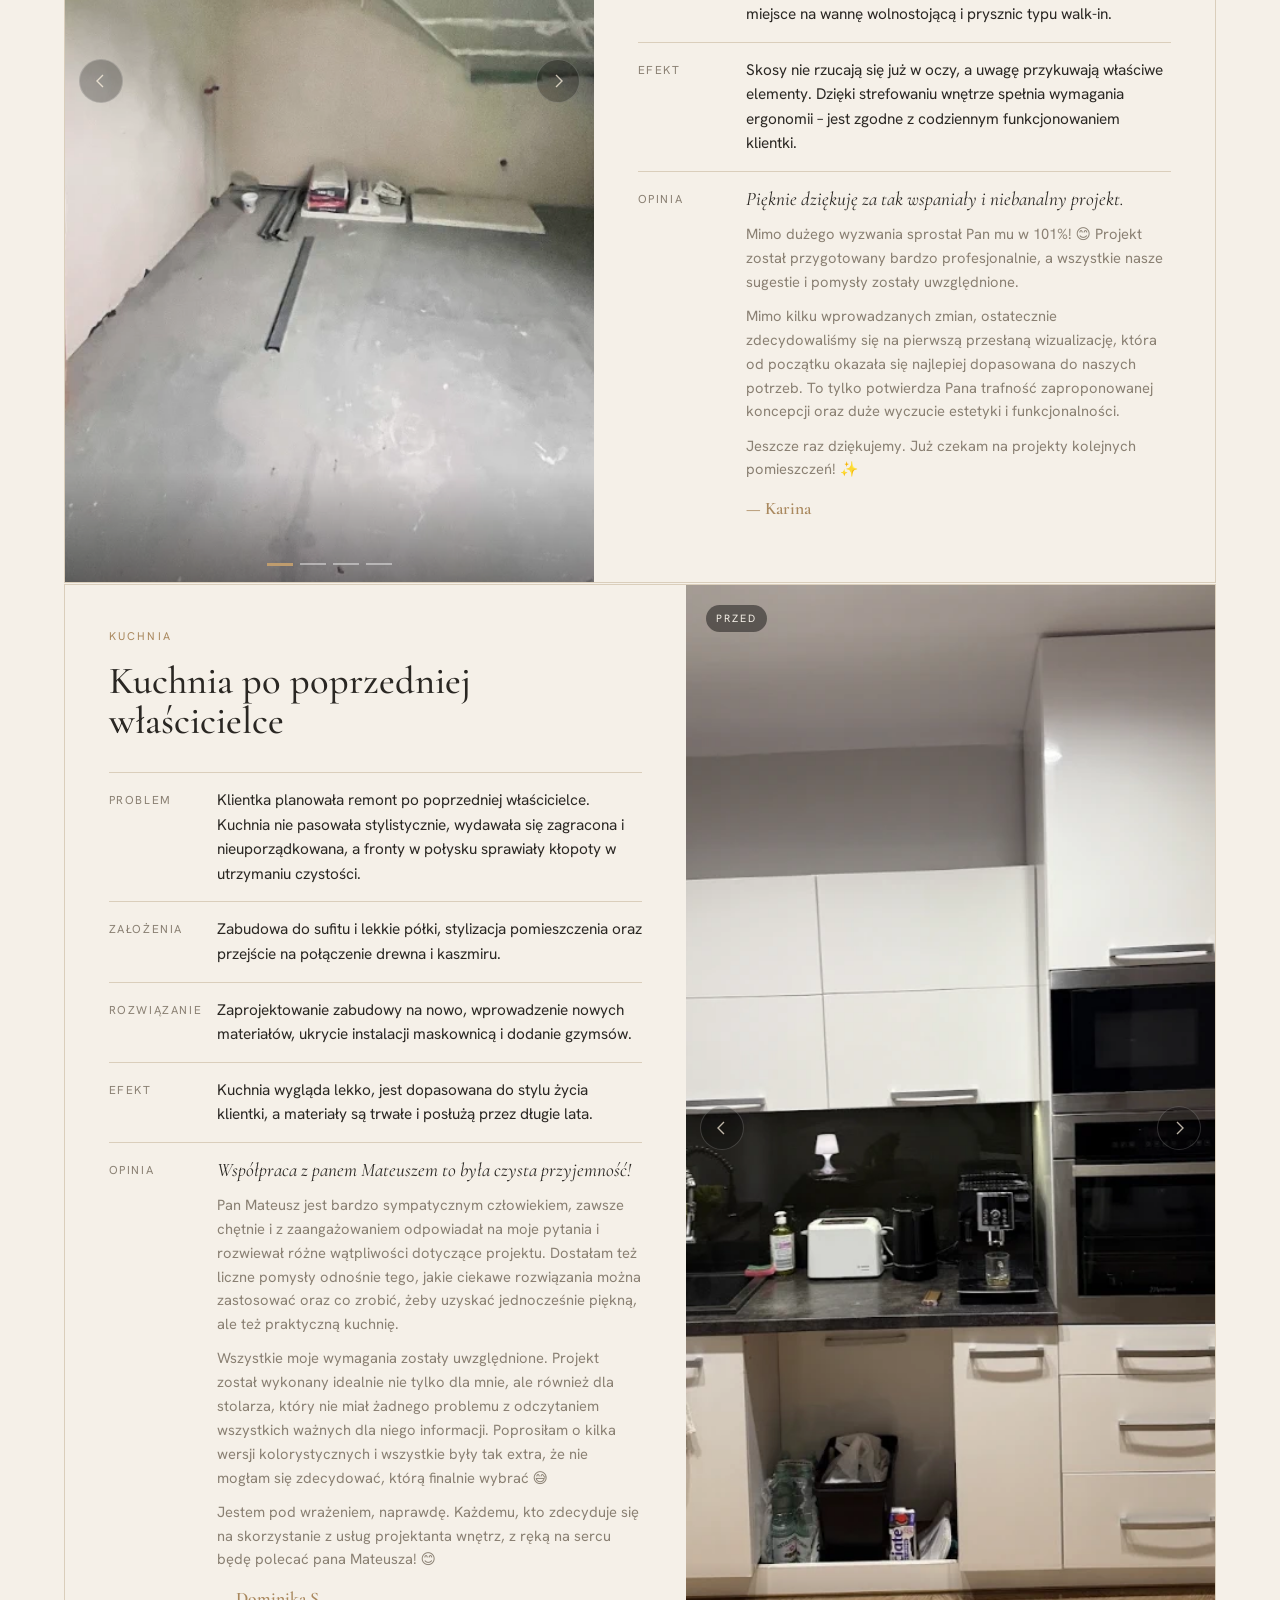
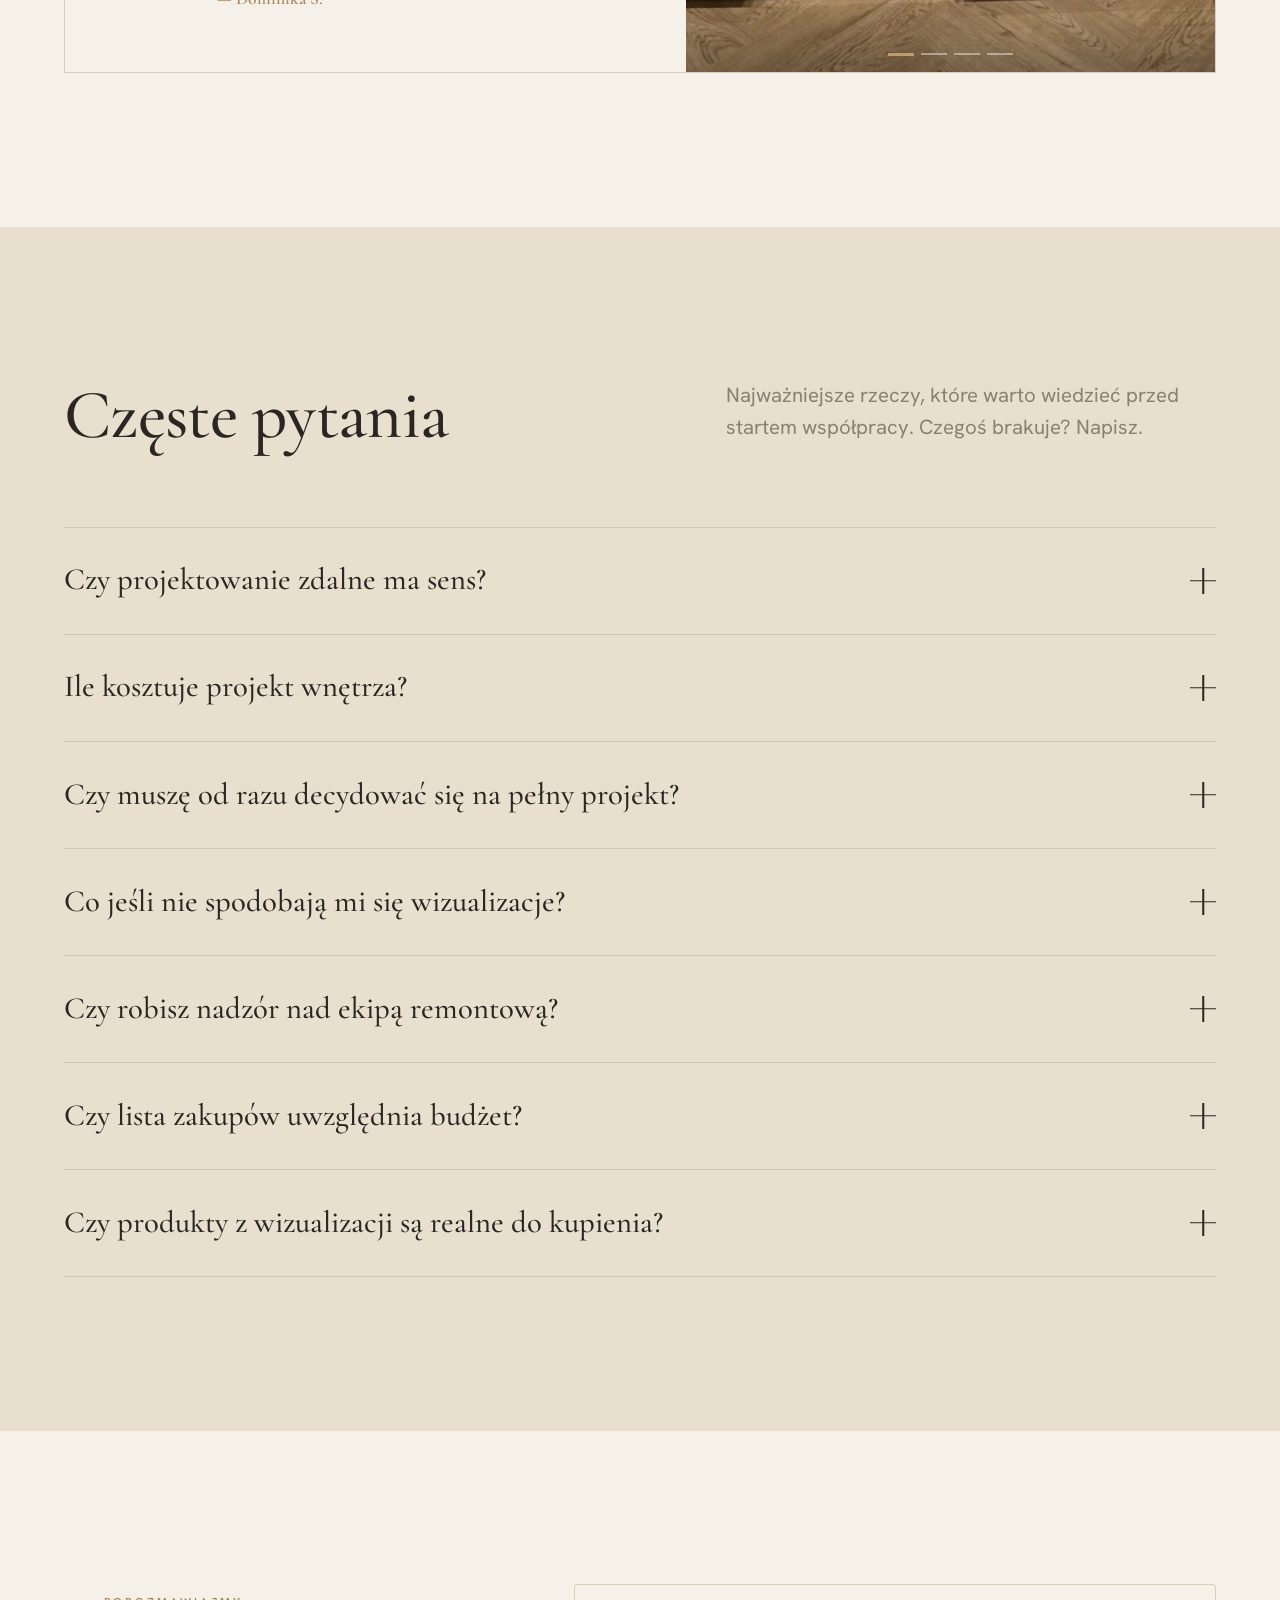
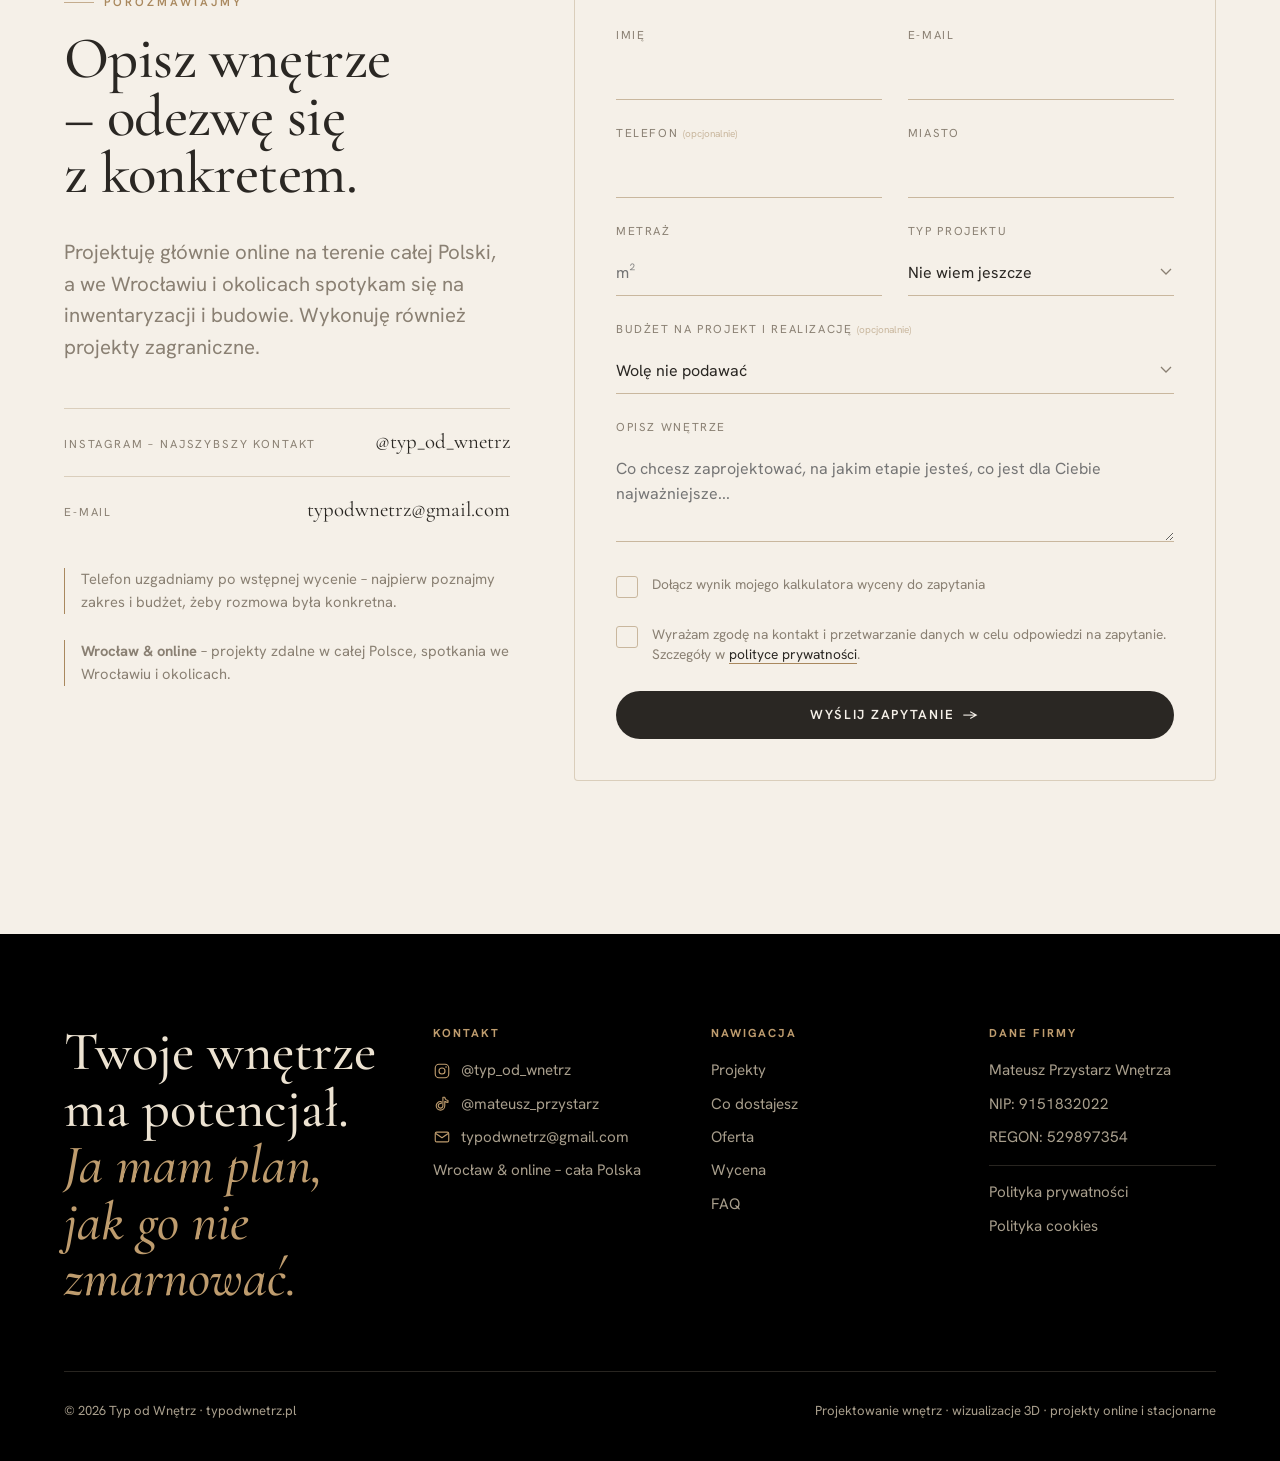
==== commit 0e834d69: "fix(czytelność): pismo min. 10 px, zamknięte menu inert, większe pole dotyku - mikro-etykiety (podpi" ====
--- a/index.html
+++ b/index.html
@@ -65,7 +65,7 @@
   <link rel="preconnect" href="https://fonts.googleapis.com" />
   <link rel="preconnect" href="https://fonts.gstatic.com" crossorigin />
   <link href="https://fonts.googleapis.com/css2?family=Cormorant+Garamond:ital,wght@0,400;0,500;0,600;1,400;1,500&family=Hanken+Grotesk:wght@400;500;600;700&display=swap" rel="stylesheet" />
-  <link rel="stylesheet" href="styles.css?v=95" />
+  <link rel="stylesheet" href="styles.css?v=97" />
 </head>
 <body>
 
@@ -110,7 +110,7 @@
   </header>
 
   <!-- mobile overlay -->
-  <div class="mobile" id="mobileMenu" aria-hidden="true">
+  <div class="mobile" id="mobileMenu" aria-hidden="true" inert>
     <nav class="mobile__nav" aria-label="Menu mobilne">
       <a href="#o-mnie" style="--i:0"><span>01</span> O mnie</a>
       <a href="#projekty" style="--i:1"><span>02</span> Projekty</a>
--- a/styles.css
+++ b/styles.css
@@ -193,7 +193,9 @@
 }
 .hdr.is-stuck .logo__mark { border-color: var(--brass); color: var(--brass); }
 .logo__txt { font-family: var(--display); font-size: 1.32rem; font-weight: 600; letter-spacing: 0.005em; line-height: 1; }
-.logo__txt small { display: block; font-family: var(--ui); font-size: 0.56rem; font-weight: 600; letter-spacing: 0.34em; text-transform: uppercase; opacity: 0.62; margin-top: 4px; }
+/* 10 px to dolna granica pisma na całej stronie - rozstrzelenie zeszło z 0.34em,
+   żeby podpis po powiększeniu zajmował tyle samo miejsca co wcześniej */
+.logo__txt small { display: block; font-family: var(--ui); font-size: 0.625rem; font-weight: 600; letter-spacing: 0.26em; text-transform: uppercase; opacity: 0.62; margin-top: 4px; }
 
 /* nav */
 .nav { display: flex; align-items: center; gap: clamp(20px, 2.4vw, 40px); }
@@ -278,8 +280,8 @@
   transition: opacity 0.6s var(--ease), color 0.4s var(--ease);
 }
 .mobile__nav a span {
-  font-family: var(--num); font-size: 0.56rem; font-weight: 600;
-  letter-spacing: 0.2em; color: var(--brass);
+  font-family: var(--num); font-size: 0.625rem; font-weight: 600;
+  letter-spacing: 0.16em; color: var(--brass);
   font-variant-numeric: tabular-nums lining-nums;
   transform: translateY(-0.72em);
   transition: color 0.4s var(--ease);
@@ -563,7 +565,7 @@
 .tcard:hover { background: var(--ink-2); }
 .tcard__top { display: flex; align-items: baseline; justify-content: space-between; gap: 12px; }
 .tcard__n { font-family: var(--num); font-size: 2rem; font-weight: 500; line-height: 0.86; letter-spacing: -0.03em; font-variant-numeric: tabular-nums lining-nums; color: var(--bone); }
-.tcard__n small { font-size: 0.62rem; font-family: var(--ui); font-weight: 600; letter-spacing: 0.2em; color: var(--brass-soft); text-transform: uppercase; display: block; margin-bottom: 8px; }
+.tcard__n small { font-size: 0.625rem; font-family: var(--ui); font-weight: 600; letter-spacing: 0.2em; color: var(--brass-soft); text-transform: uppercase; display: block; margin-bottom: 8px; }
 .tcard h3 { font-family: var(--display); font-size: 1.42rem; font-weight: 500; line-height: 1.08; color: var(--bone); }
 .tcard p { font-size: 0.88rem; color: var(--muted-on-dark); flex: 1; }
 .tcard__price { display: flex; align-items: baseline; gap: 0.3em; padding-top: 14px; border-top: 1px solid rgba(201,183,158,0.24); }
@@ -571,7 +573,7 @@
 .tcard__price span { font-family: var(--ui); font-size: 0.72rem; font-weight: 500; color: var(--muted-on-dark); letter-spacing: 0.06em; }
 .tcard.is-featured { background: var(--ink-2); box-shadow: inset 0 0 0 1.5px var(--brass); z-index: 1; }
 .tcard.is-featured:hover { background: var(--ink-2); }
-.tcard.is-featured .badge { position: absolute; top: 22px; right: 24px; font-size: 0.6rem; letter-spacing: 0.18em; text-transform: uppercase; color: var(--brass-soft); }
+.tcard.is-featured .badge { position: absolute; top: 22px; right: 24px; font-size: 0.625rem; letter-spacing: 0.16em; text-transform: uppercase; color: var(--brass-soft); }
 @media (max-width: 1080px){ .offer__grid { grid-template-columns: repeat(2,1fr); } }
 @media (max-width: 540px){ .offer__grid { grid-template-columns: 1fr; } }
 
@@ -651,7 +653,7 @@
 .types { display: grid; grid-template-columns: repeat(4, 1fr); gap: 8px; }
 .types button { aspect-ratio: 1; border: var(--hair); border-radius: 3px; display: flex; flex-direction: column; align-items: center; justify-content: center; gap: 4px; transition: all 0.35s var(--ease); }
 .types button .tn { font-family: var(--num); font-size: 1.16rem; font-weight: 600; letter-spacing: -0.02em; line-height: 1; font-variant-numeric: tabular-nums lining-nums; color: var(--graphite); }
-.types button .tp { font-family: var(--num); font-size: 0.62rem; font-weight: 500; letter-spacing: 0.01em; font-variant-numeric: tabular-nums lining-nums; color: var(--warm-gray); }
+.types button .tp { font-family: var(--num); font-size: 0.625rem; font-weight: 500; letter-spacing: 0.01em; font-variant-numeric: tabular-nums lining-nums; color: var(--warm-gray); }
 .types button:hover { border-color: var(--graphite); }
 .types button.is-on { background: var(--graphite); border-color: var(--graphite); }
 .types button.is-on .tn { color: var(--bone); }
@@ -831,7 +833,11 @@
 .csx__arw:focus-visible { opacity: 1; outline: 1px solid var(--brass-soft); outline-offset: 3px; }
 
 .csx__dots { position: absolute; left: 0; right: 0; bottom: 16px; display: flex; justify-content: center; gap: 7px; }
-.csx__dot { width: 26px; height: 2px; background: rgb(255 255 255 / 0.42); transition: background 0.4s var(--ease), height 0.4s var(--ease); }
+.csx__dot { position: relative; width: 26px; height: 2px; background: rgb(255 255 255 / 0.42); transition: background 0.4s var(--ease), height 0.4s var(--ease); }
+/* Kreska ma 2-3 px - palcem nie da się w nią trafić. Niewidoczny pseudoelement
+   rozpycha pole dotyku do ~44 px w pionie; w poziomie tylko do połowy odstępu
+   między kreskami, żeby sąsiednie pola na siebie nie wchodziły. */
+.csx__dot::after { content: ""; position: absolute; inset: -21px -3px; }
 .csx__dot:hover { background: var(--cream-on-dark); }
 .csx__dot.is-on { height: 3px; background: var(--brass-soft); }
 .csx__dot:focus-visible { outline: 1px solid var(--brass-soft); outline-offset: 5px; }
@@ -885,7 +891,7 @@
 .form__field { margin-bottom: clamp(18px, 2vw, 24px); }
 .form__field.full { grid-column: 1 / -1; }
 .form__field label { display: block; font-size: 0.72rem; letter-spacing: 0.14em; text-transform: uppercase; color: var(--warm-gray); margin-bottom: 9px; }
-.form__field label .opt { color: var(--taupe); text-transform: none; letter-spacing: 0; font-size: 0.8em; }
+.form__field label .opt { color: var(--taupe); text-transform: none; letter-spacing: 0; font-size: max(0.8em, 0.625rem); }
 .form__field input, .form__field select, .form__field textarea {
   width: 100%; background: transparent; border: none; border-bottom: 1.5px solid var(--taupe);
   padding: 10px 0; font-size: 1rem; color: var(--graphite); outline: none; border-radius: 0;
@@ -1165,7 +1171,7 @@
 @media (max-width: 420px) {
   .logo__mark { width: 30px; height: 30px; font-size: 1.02rem; }
   .logo__txt { font-size: 1.14rem; }
-  .logo__txt small { font-size: 0.54rem; letter-spacing: 0.24em; }
+  .logo__txt small { font-size: 0.625rem; letter-spacing: 0.13em; }
 }
 
 /* ------------------------------- HERO ------------------------------- */
@@ -1184,31 +1190,29 @@
      nagłówkiem i akapitem naraz, więc ich wzajemne proporcje zostają
      takie, jak zaprojektowane. 1 = stopnie sprzed powiększenia. */
   .hero__inner {
-    --hero-txt: 1.6;
+    --hero-txt: 0.8;
     /* Bliżej lewej krawędzi niż wspólny gutter strony (16 -> 12 px): kolumna
        tekstu jest tu wąska, więc ma się trzymać brzegu kadru. */
     padding-inline: 12px;
     padding-top: clamp(84px, 16vh, 128px); padding-bottom: clamp(28px, 4.5vh, 56px);
   }
 
-  /* Blok tekstowy hero był zjechany 1,5x w dół (kicker 9,6 -> 6,4 px,
-     akapit 14,1 -> 9,4 px na ekranie 390 px). Nagłówek został na 17 px,
-     ale dwa napisy wróciły do czytelnego stopnia: mikro-etykieta zrównana
-     z pozostałymi na stronie (`.kicker` w bloku typografii wyżej, 10,6 px),
-     a akapit podniesiony do 13,1 px. To pierwsze zdanie o studiu, jakie
-     ktoś czyta - przy 9,4 px trzeba je było przybliżać do oczu. */
-  /* Mikro-etykieta rośnie tylko do 1,1x, choć reszta bloku idzie dalej:
-     „Studio projektowe · Wrocław & online" to 36 wersalików i przy większym
-     stopniu nie mieści się w jednym wierszu na 360-390 px - a złamana na
-     dwa czyta się gorzej niż mniejsza. Ciaśniejszy trakt (0,06em zamiast
-     0,2em) kupuje dokładnie tyle miejsca, ile ten wzrost zjada. */
+  /* Napisy zeszły dokładnie o połowę względem poprzedniej wersji: mnożnik
+     1,6 -> 0,8. Na ekranie 390 px nagłówek ma ~12,9 px zamiast ~25,8,
+     akapit ~10,5 zamiast ~21, mikro-etykieta ~8,4 zamiast ~16,8. Kadr
+     filmu zostaje przez to prawie nietknięty - o to w tym bloku chodzi. */
+  /* Sufit 1,1x na mikro-etykiecie pilnuje jej tylko przy wyższych mnożnikach:
+     „Studio projektowe · Wrocław & online" to 36 wersalików i powyżej tego
+     stopnia nie mieści się w jednym wierszu na 360-390 px, a złamane na dwa
+     czyta się gorzej niż mniejsze. Przy 0,8 sufit nic nie robi. */
   .hero__kicker { font-size: calc(0.66rem * min(var(--hero-txt), 1.1)); letter-spacing: 0.06em; opacity: 0.8; }
 
-  /* max-width w `ch` kurczy się razem z pismem, więc po zejściu o 1,5x
-     druga linia („zaczyna się od Typa") zaczęła się łamać na dwie.
-     17ch x 1,5 = ~26ch trzyma tę samą SZEROKOŚĆ w pikselach co wcześniej,
-     czyli podział wiersza zaprojektowany w HTML zostaje nienaruszony. */
-  .hero h1 { font-size: calc(clamp(1.07rem, 4.13vw, 1.53rem) * var(--hero-txt)); font-weight: 400; line-height: 1.16; margin-top: 0.5em; max-width: 26ch; }
+  /* max-width w `ch` kurczy się razem z pismem, więc limit musi iść odwrotnie
+     do mnożnika, żeby SZEROKOŚĆ kolumny w pikselach została ta sama:
+     17ch przy 1x, ~26ch przy 1,6x, 52ch przy 0,8x. Dzięki temu podział
+     wiersza zaprojektowany w HTML (<br /> po „Dom bez stresu") zostaje
+     nienaruszony, a limit nigdy nie łamie drugiej linii od siebie. */
+  .hero h1 { font-size: calc(clamp(1.07rem, 4.13vw, 1.53rem) * var(--hero-txt)); font-weight: 400; line-height: 1.16; margin-top: 0.5em; max-width: 52ch; }
 
   /* twarde łamanie wiersza z desktopu psuje akapit na wąskim ekranie */
   .hero__sub br { display: none; }
@@ -1357,7 +1361,7 @@
     font-size: 1.24rem; font-weight: 600; line-height: 1; color: var(--brass);
   }
   .tcard__n small {
-    font-size: 0.5rem; letter-spacing: 0.22em; color: var(--warm-gray); margin-bottom: 5px;
+    font-size: 0.625rem; letter-spacing: 0.14em; color: var(--warm-gray); margin-bottom: 5px;
   }
   .tcard h3 { grid-column: 2; grid-row: 2; font-size: 1.06rem; line-height: 1.16; color: var(--graphite); }
   .tcard p { grid-column: 2 / -1; grid-row: 3; margin-top: 6px; font-size: 0.82rem; line-height: 1.5; color: var(--warm-gray); }
@@ -1366,7 +1370,7 @@
     border-top: none; padding-top: 0; gap: 0.28em; white-space: nowrap;
   }
   .tcard__price b { font-size: 1.06rem; color: var(--brass); }
-  .tcard__price span { font-size: 0.62rem; color: var(--warm-gray); }
+  .tcard__price span { font-size: 0.625rem; color: var(--warm-gray); }
 
   /* „Najczęściej wybierany" - jedyny wiersz z podświetleniem: ciepły panel
      wypuszczony w gutter, żeby wyglądał jak wyróżnienie w cenniku, a nie
@@ -1386,7 +1390,7 @@
     position: static; display: block;
     grid-column: 2 / -1; grid-row: 1;
     margin-bottom: 7px;
-    font-size: 0.56rem; letter-spacing: 0.2em; color: var(--brass);
+    font-size: 0.625rem; letter-spacing: 0.16em; color: var(--brass);
   }
 }
 
@@ -1398,7 +1402,7 @@
   /* grotesk jest szerszy od Cormoranta w tym samym stopniu, więc cyfry
      w kwadratach typów i wielka kwota schodzą o oczko niżej */
   .types button .tn { font-size: 1.02rem; }
-  .types button .tp { font-size: 0.58rem; letter-spacing: -0.02em; }
+  .types button .tp { font-size: 0.625rem; letter-spacing: -0.03em; }
   .out__price .val { font-size: clamp(2rem, 10vw, 2.9rem); }
   .out__rows .r { font-size: 0.85rem; gap: 12px; }
   .toggle__txt span { font-size: 0.78rem; }
@@ -1411,7 +1415,7 @@
   /* na najwęższych ekranach kwadraty typów robią się bardzo ciasne */
   .types { gap: 5px; }
   .types button .tn { font-size: 0.94rem; }
-  .types button .tp { font-size: 0.54rem; }
+  .types button .tp { font-size: 0.625rem; letter-spacing: -0.04em; }
 }
 
 /* ------------------------------- Proces ------------------------------- */
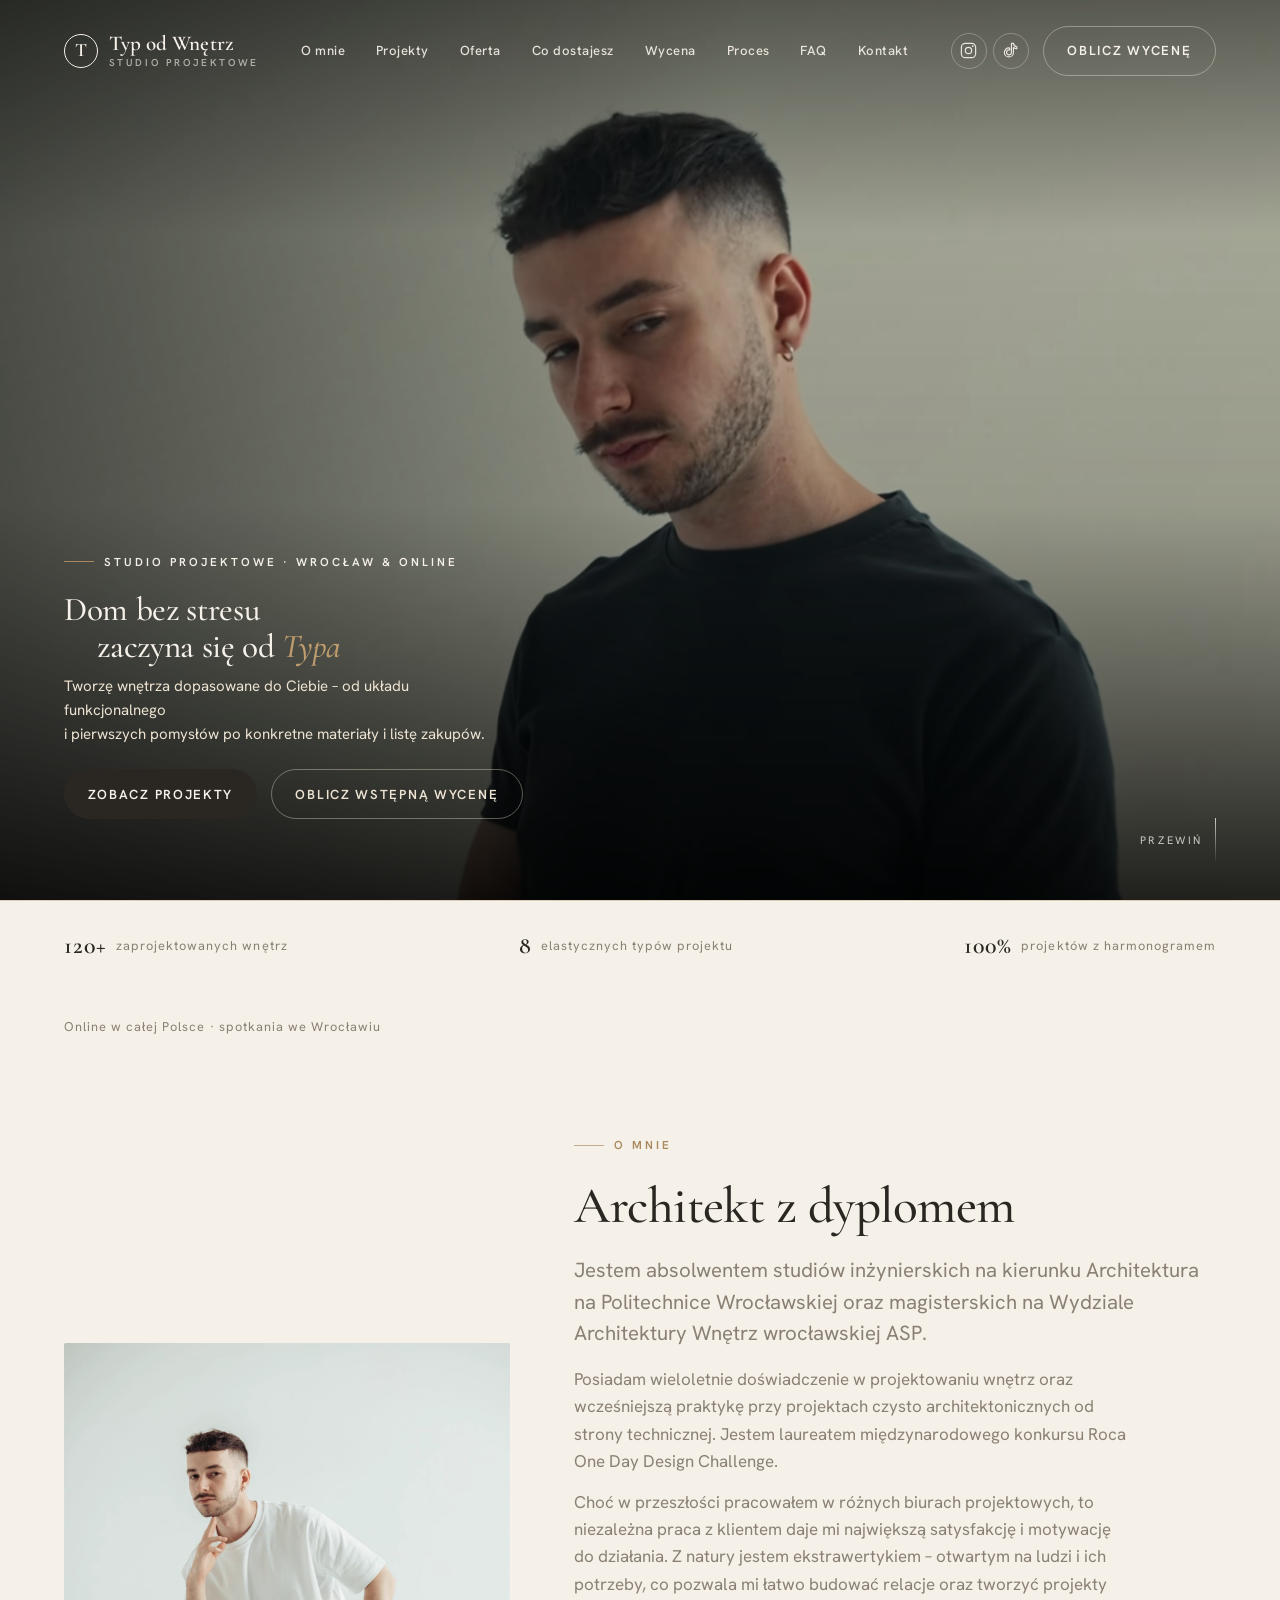
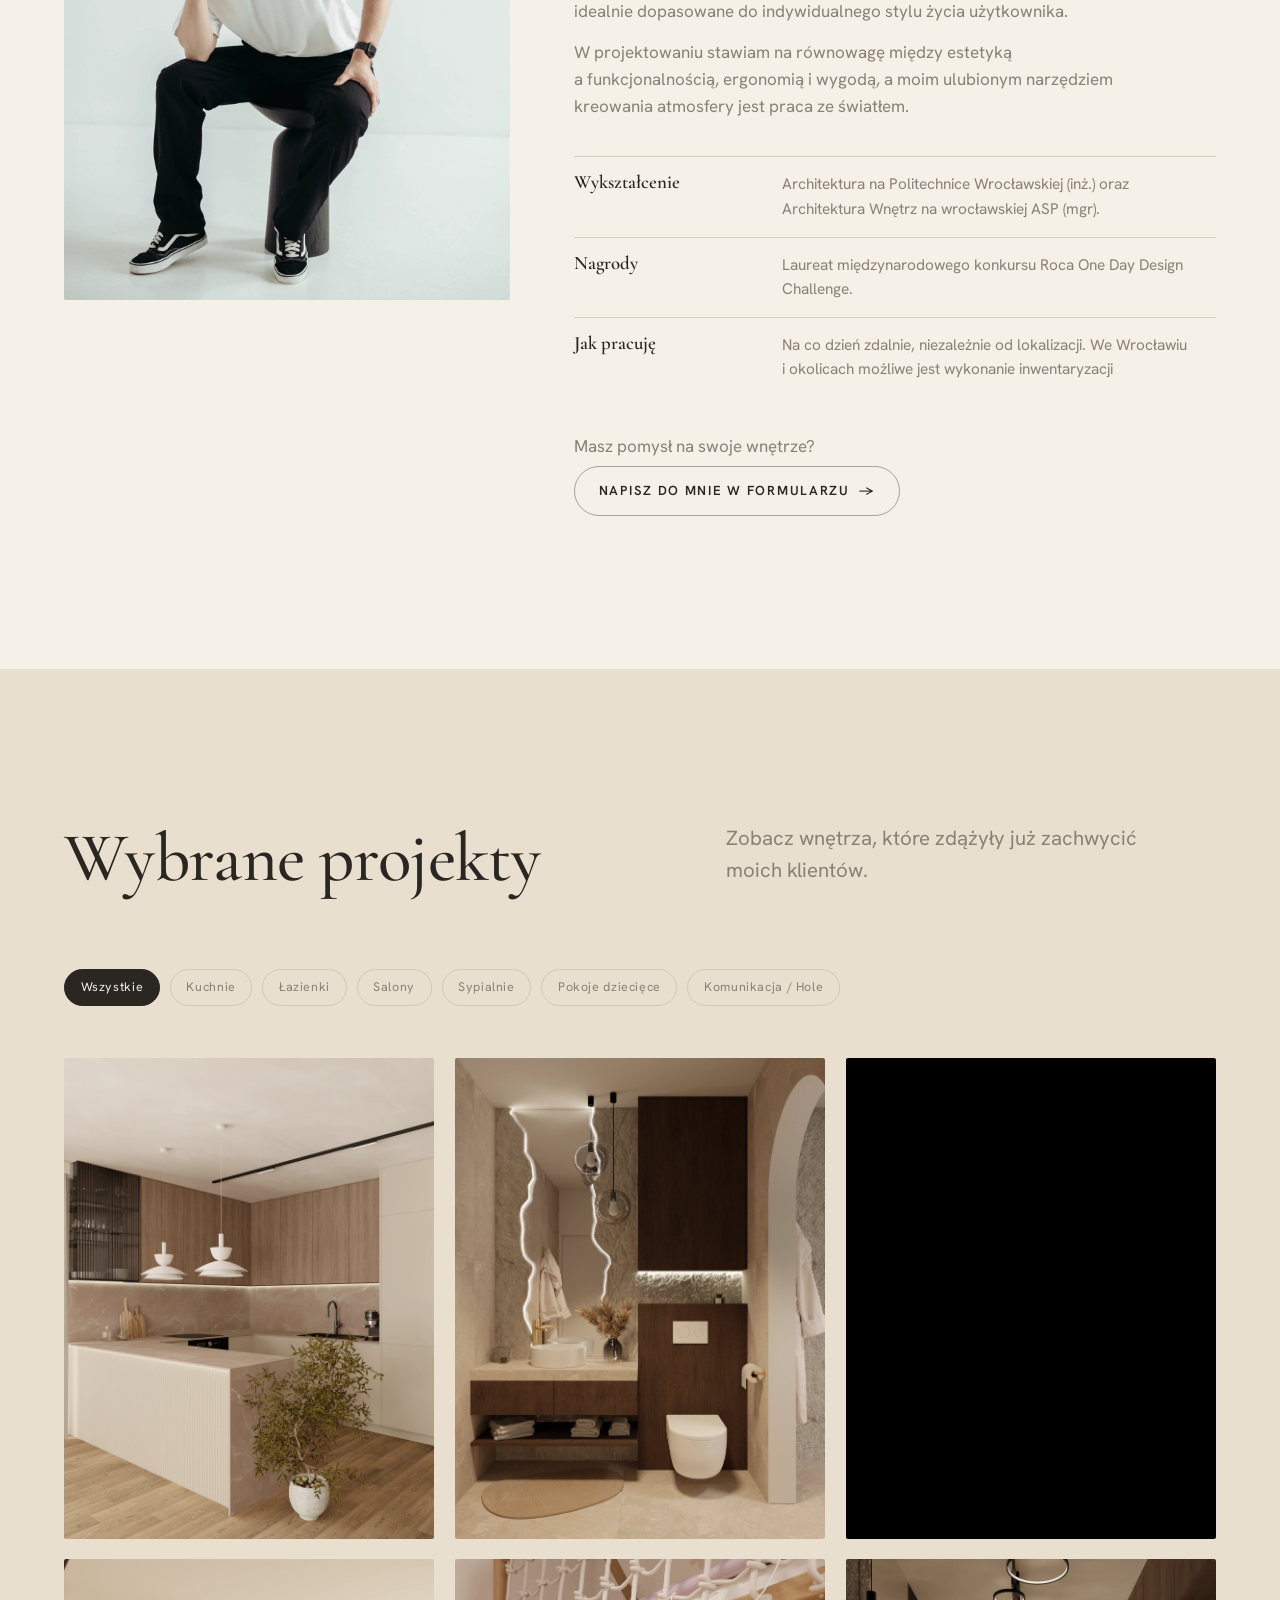
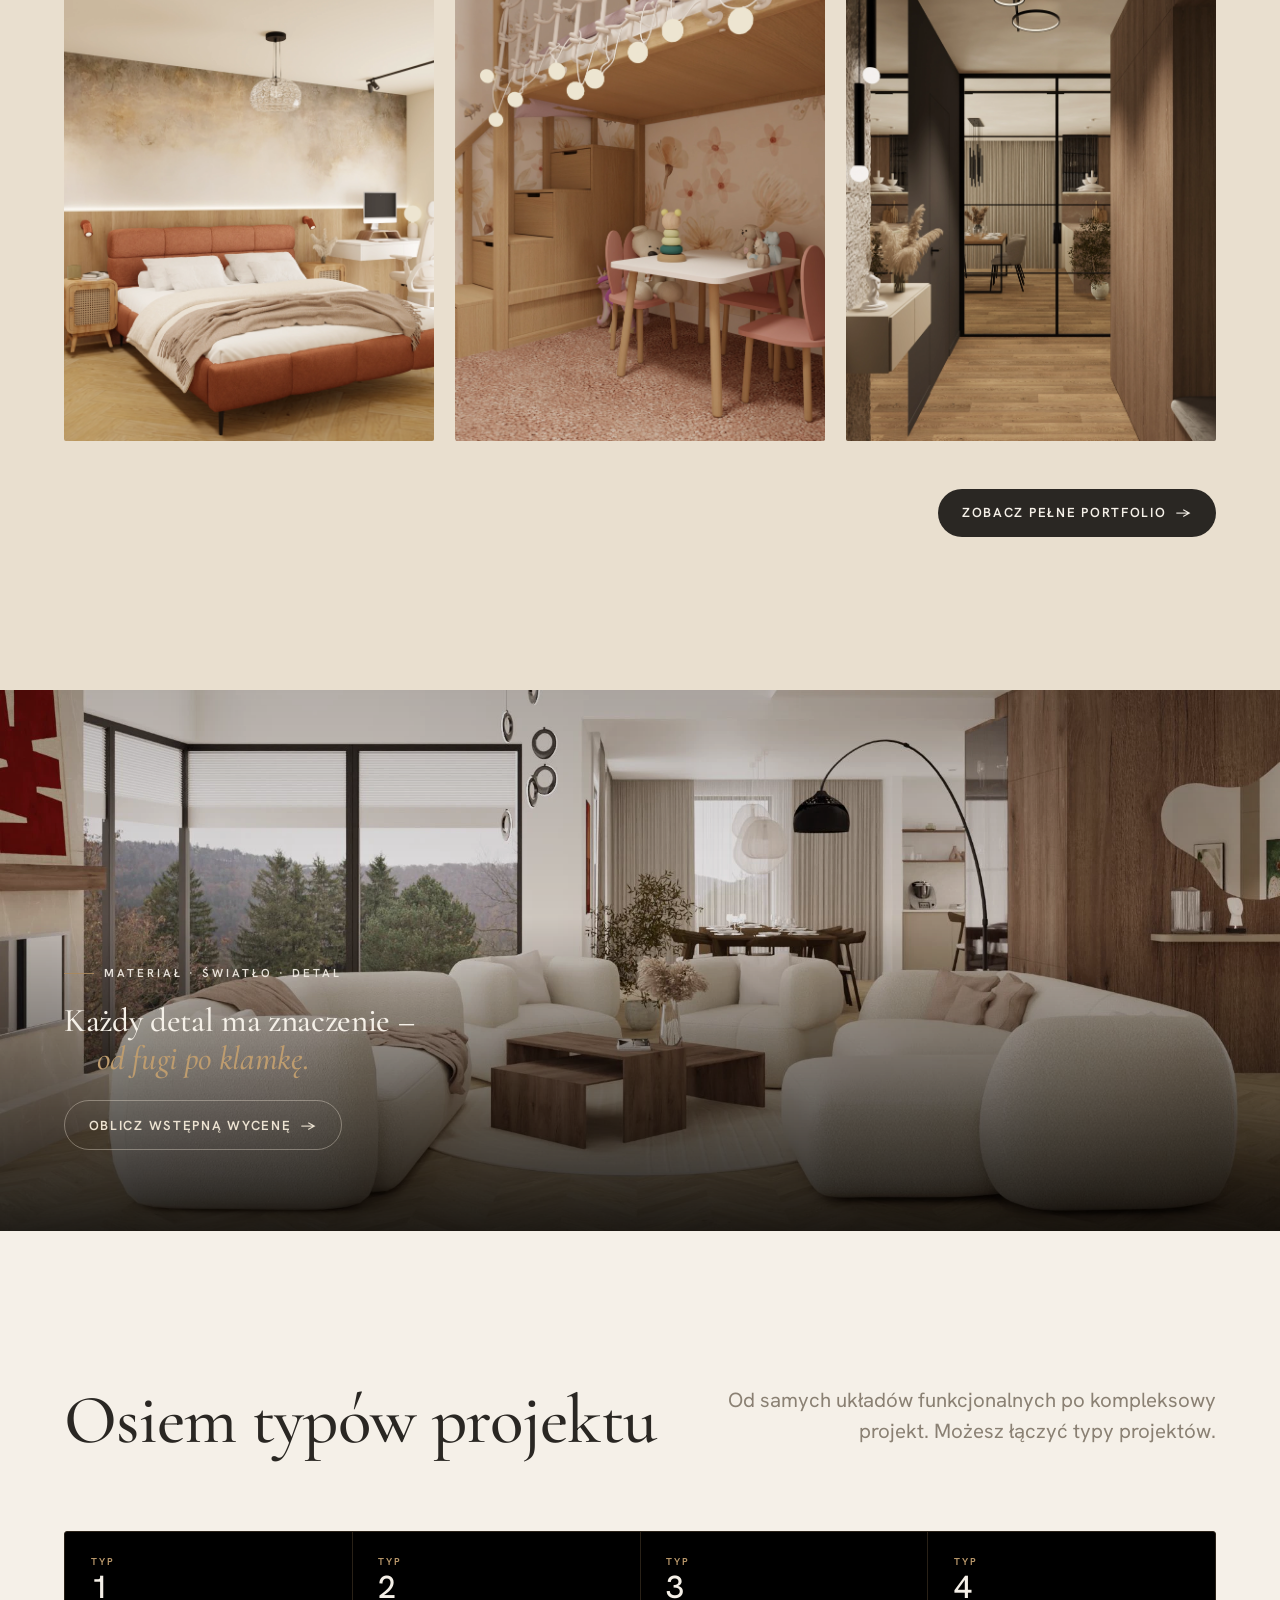
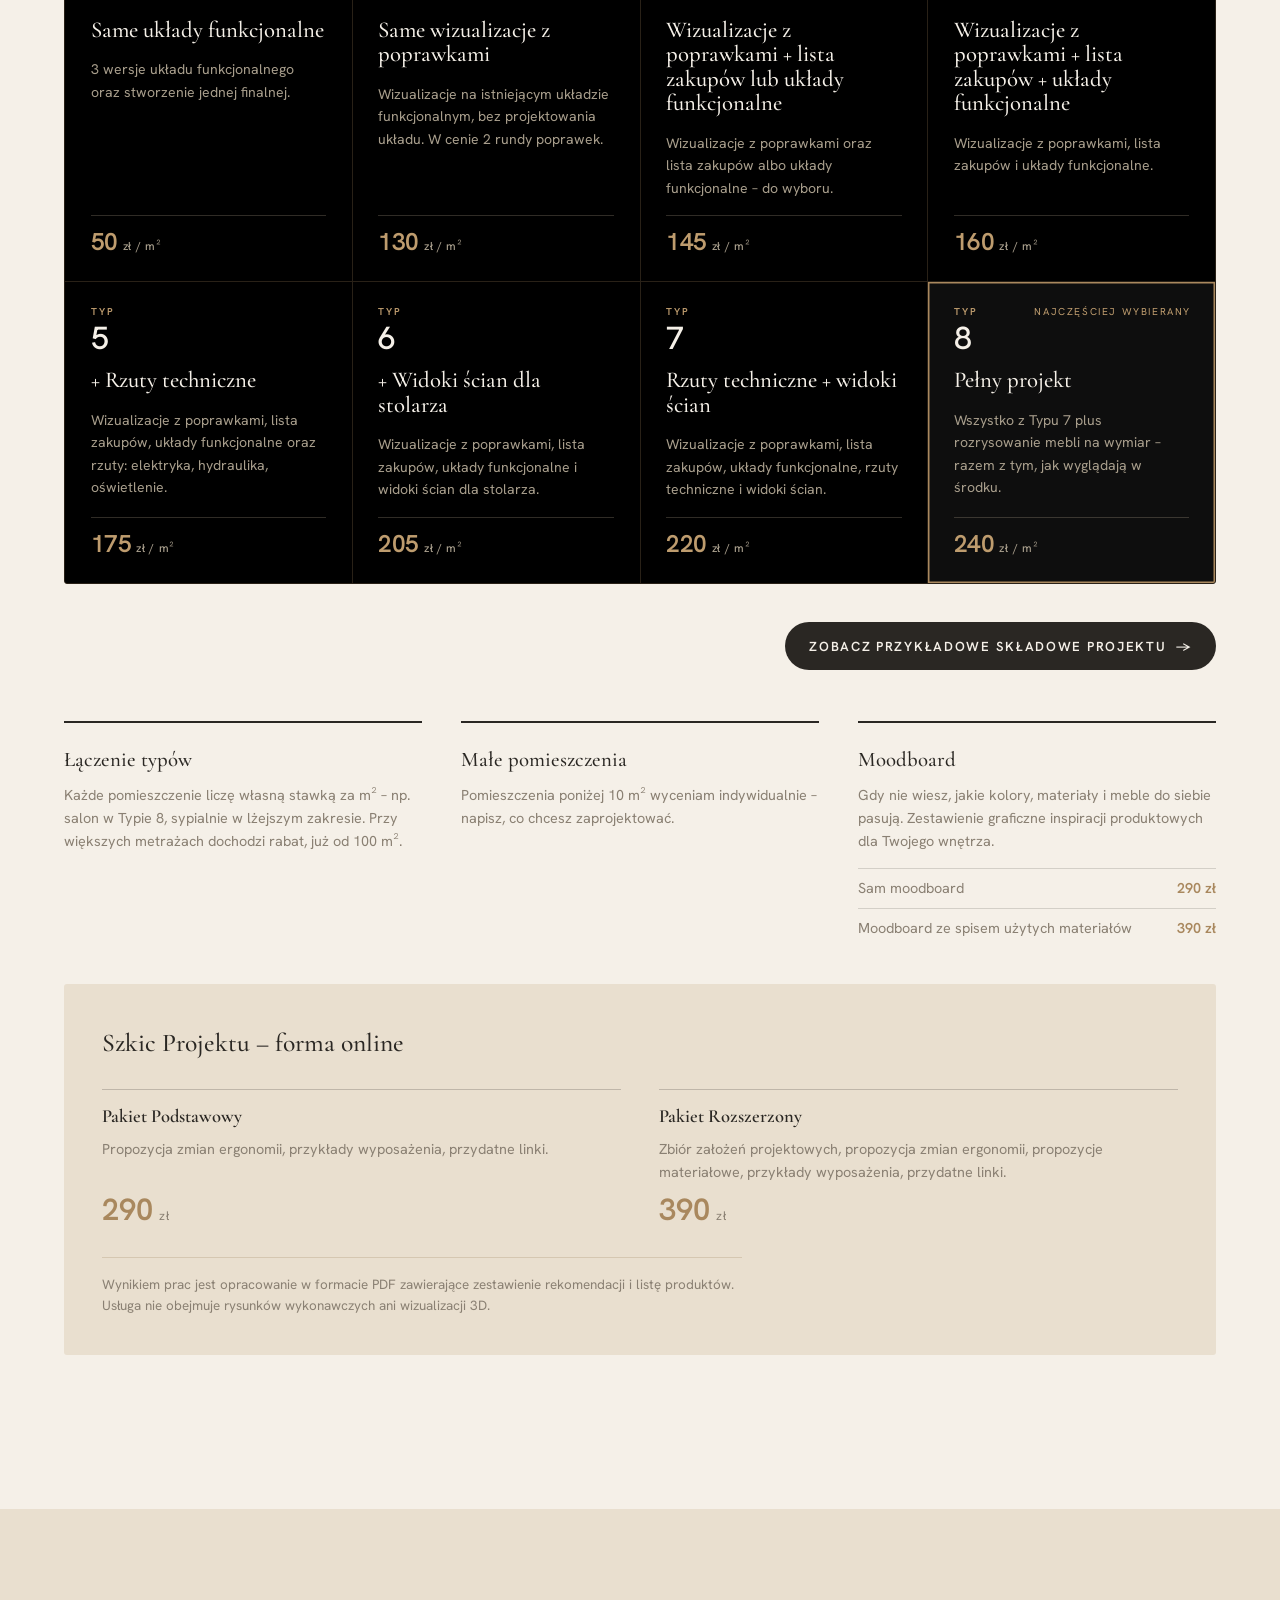
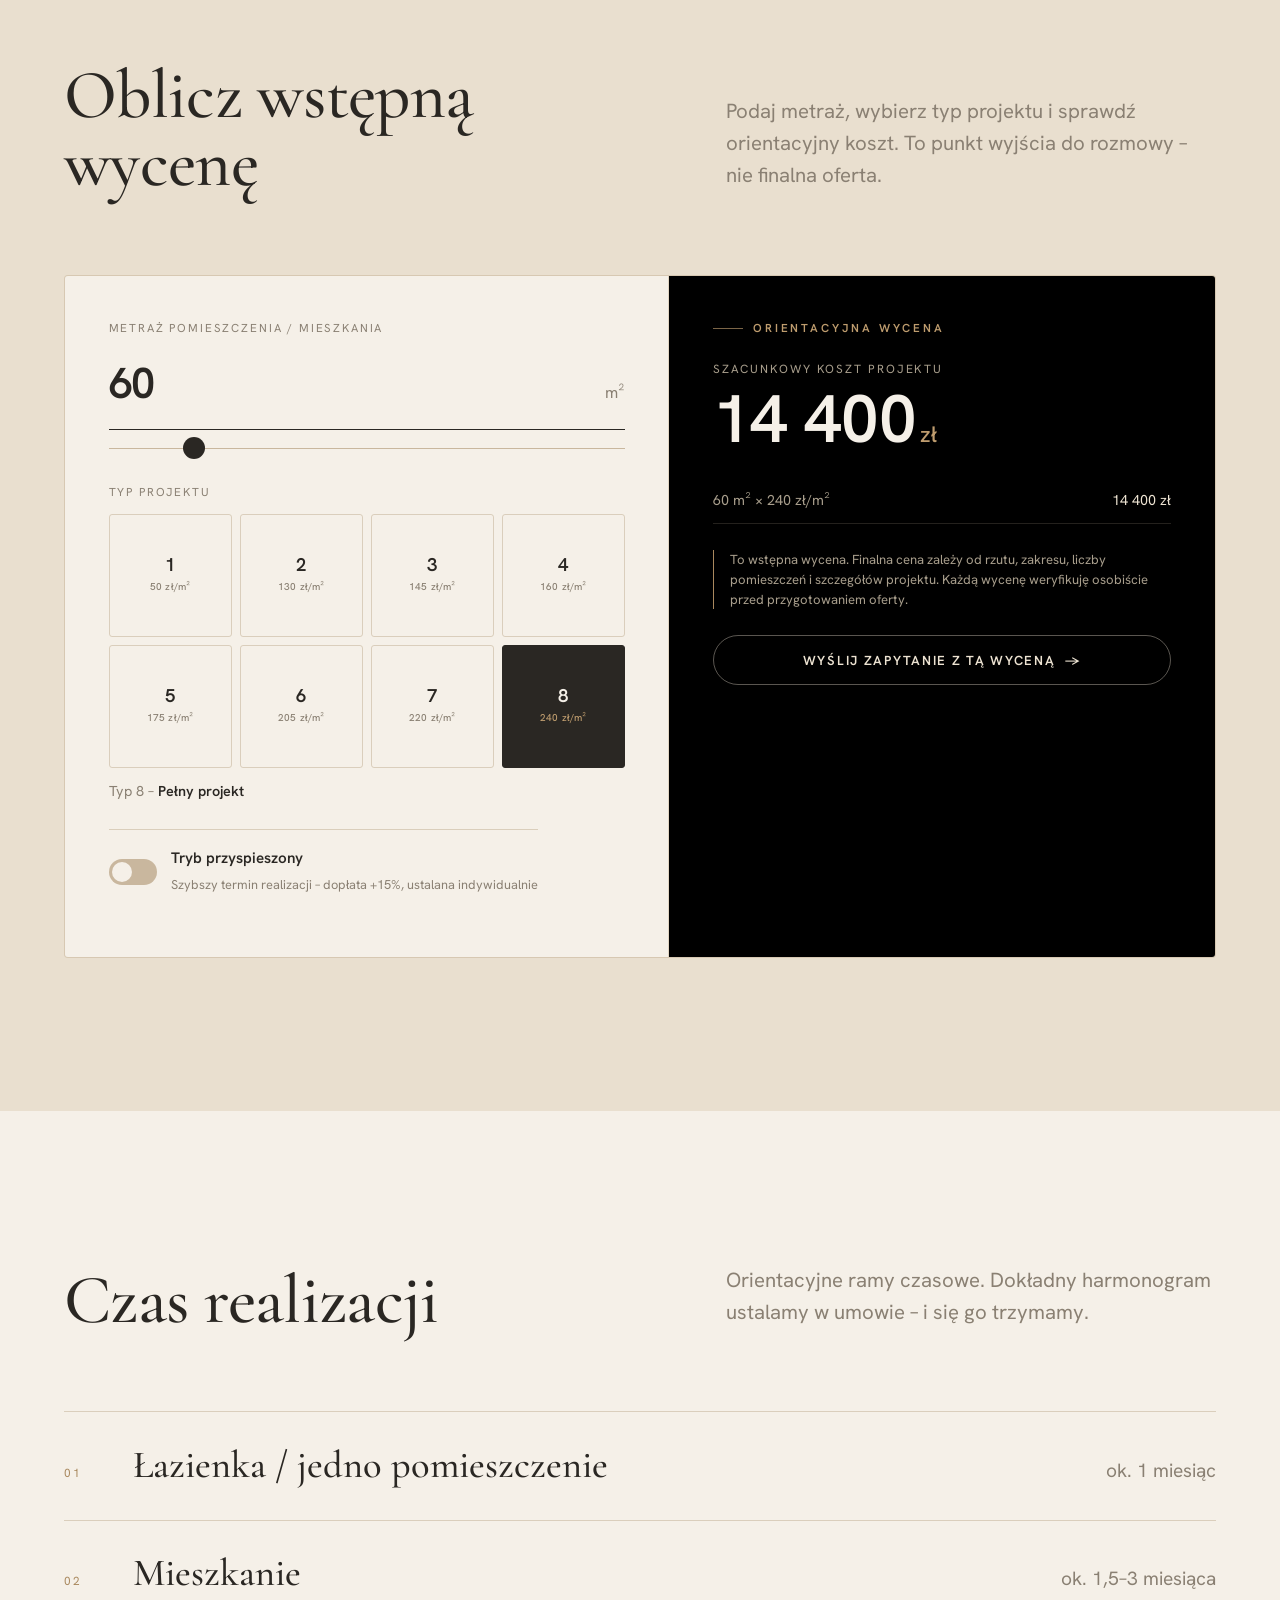
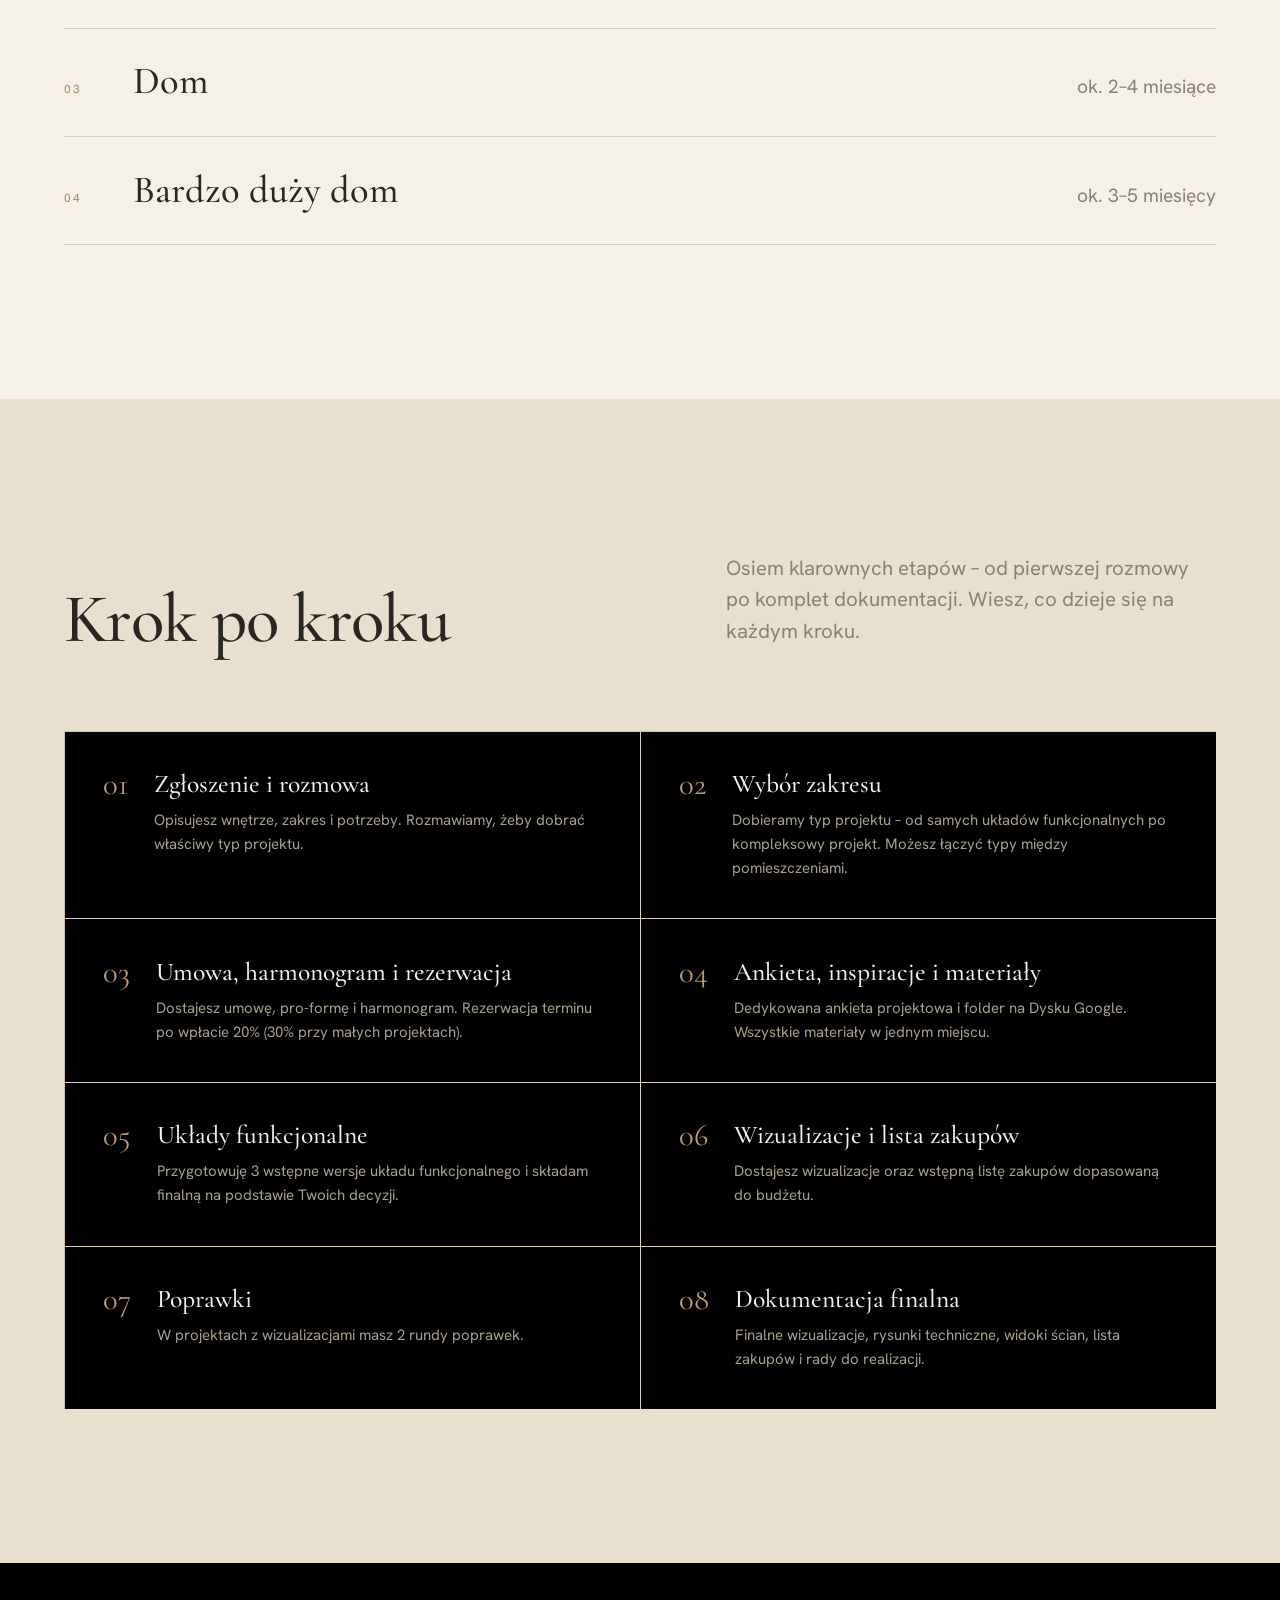
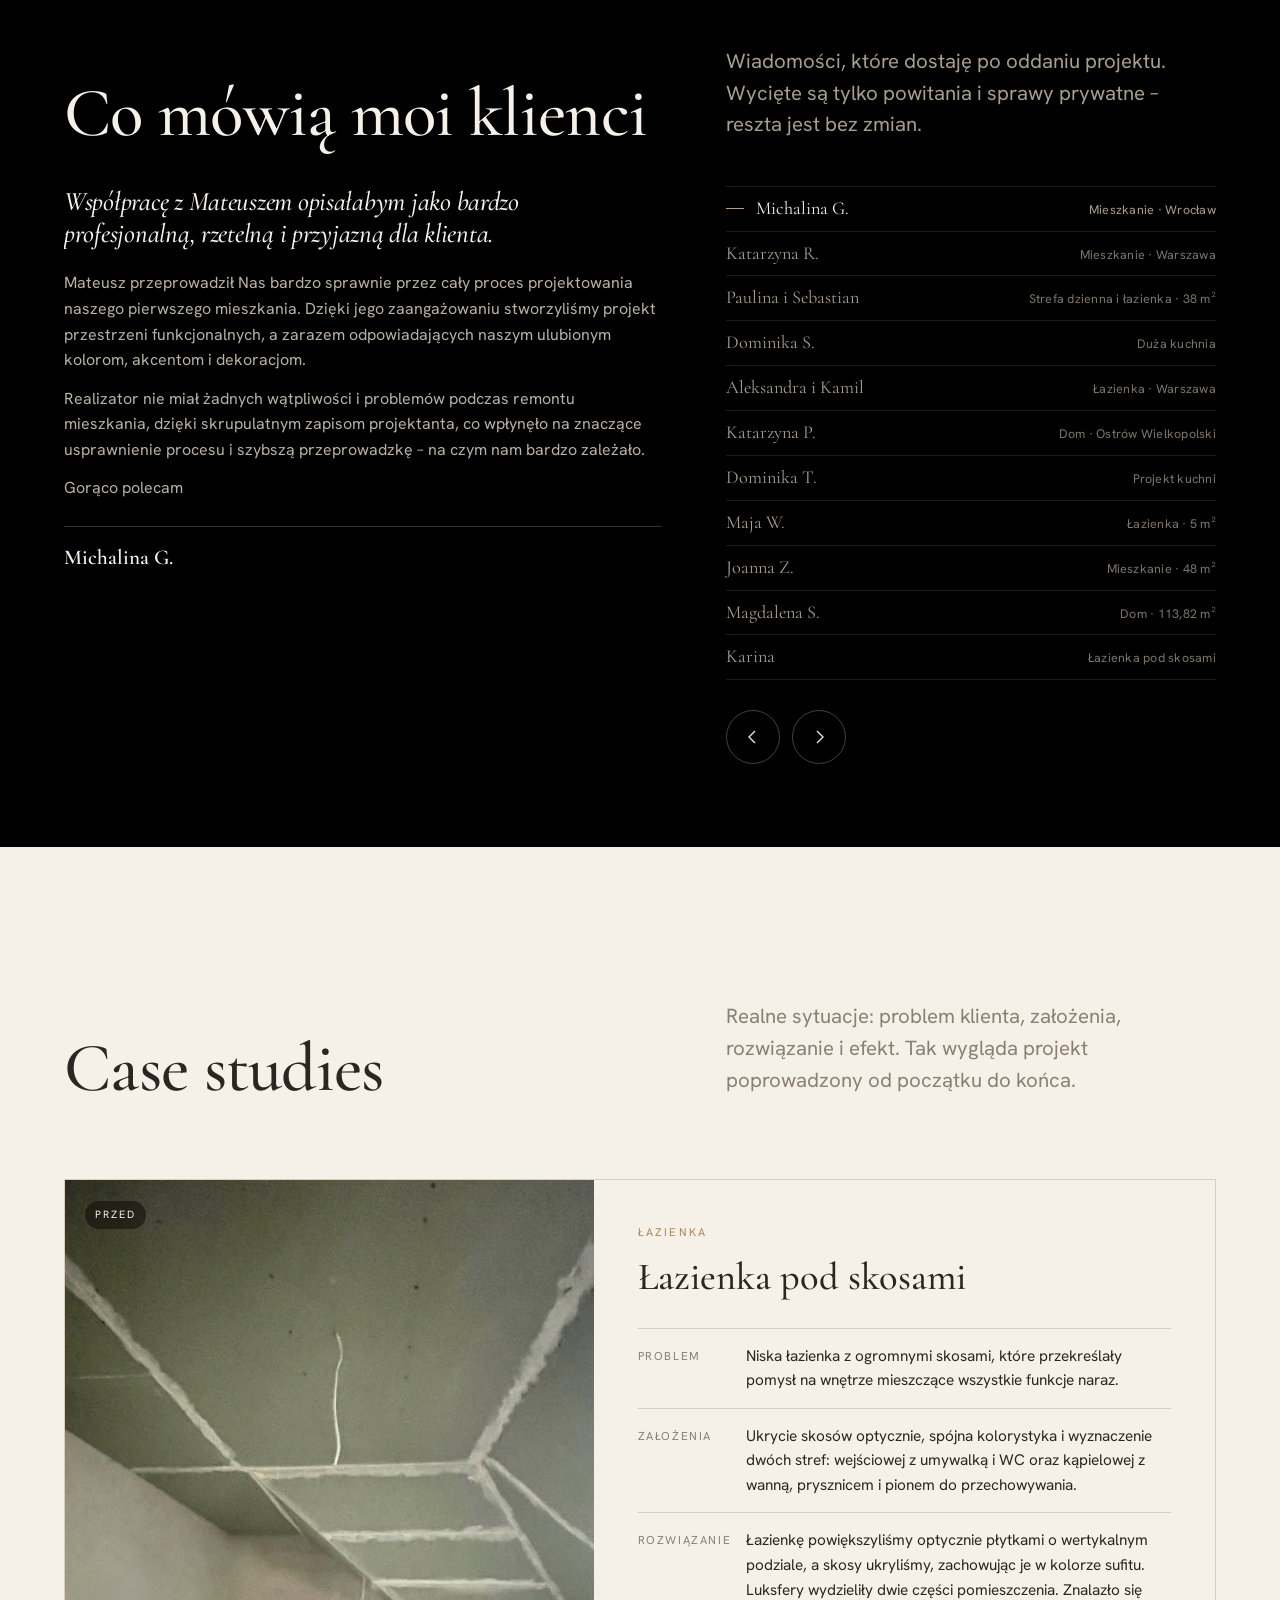
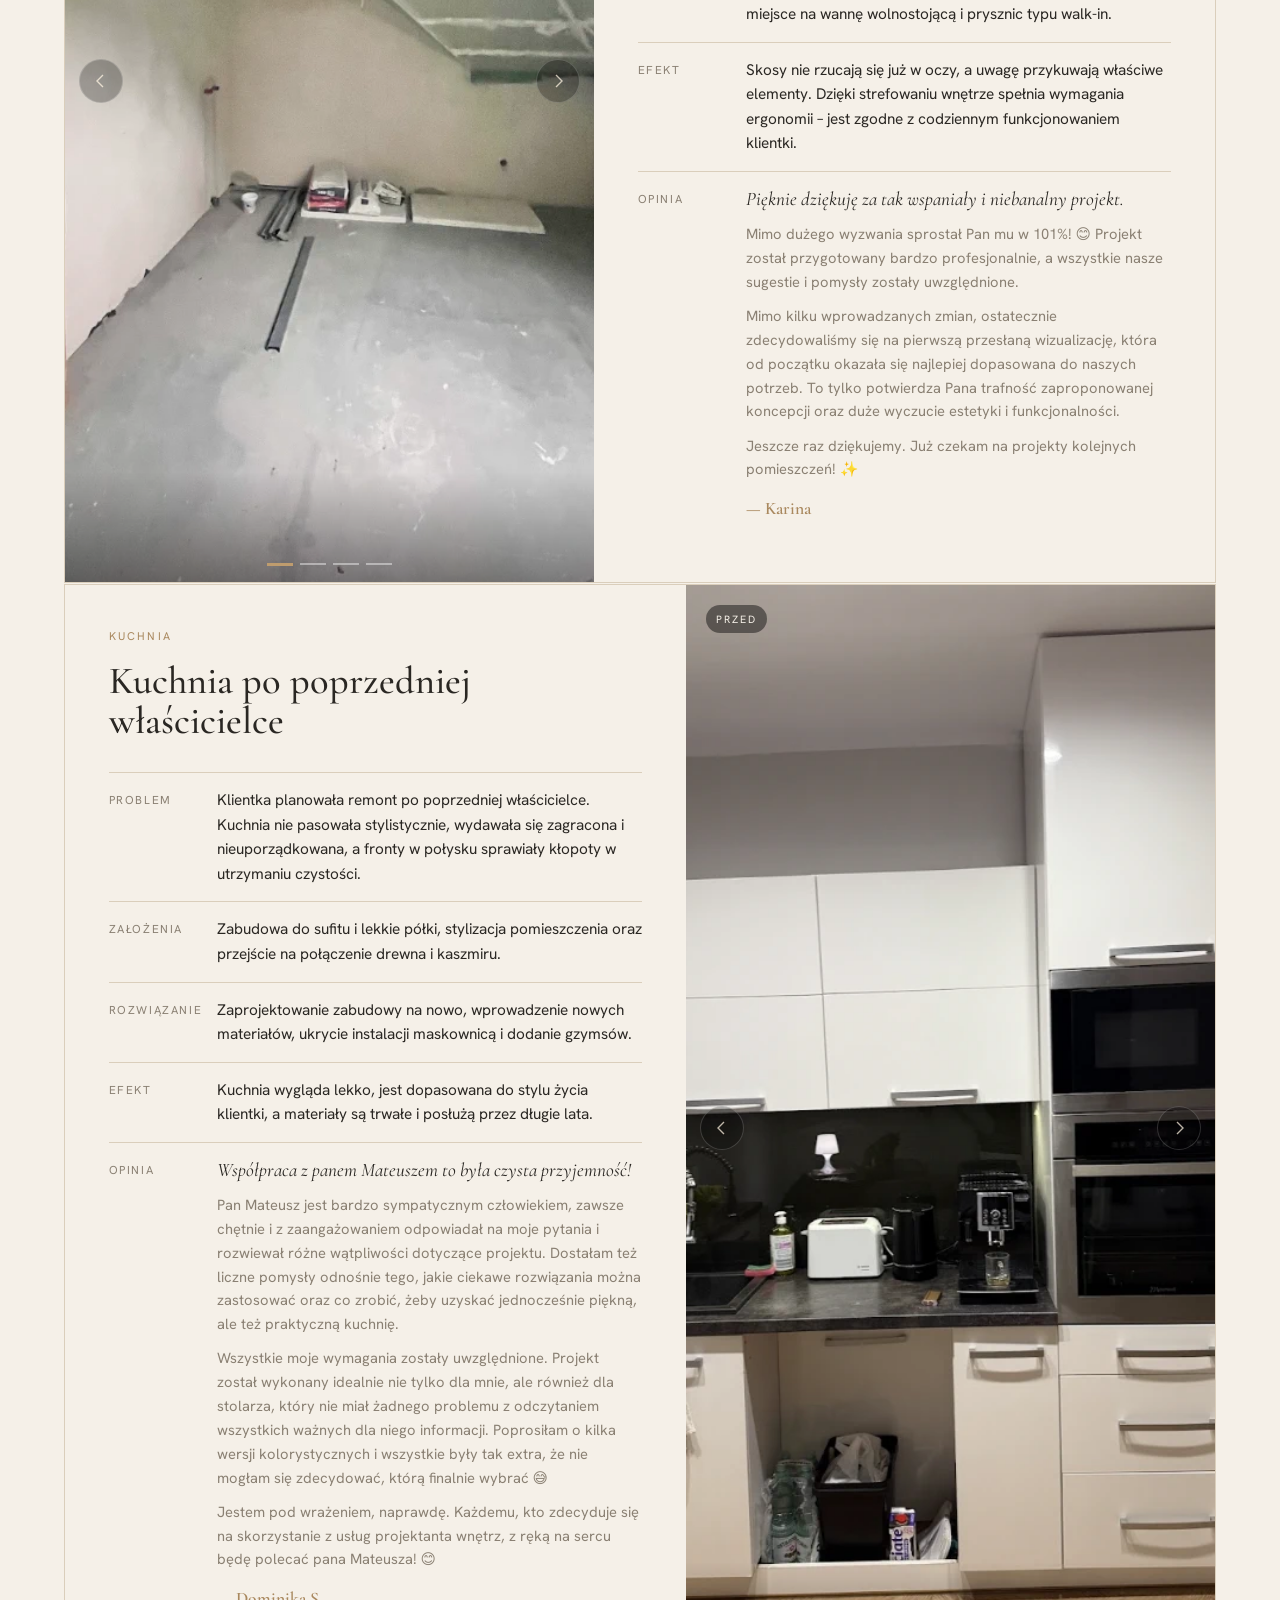
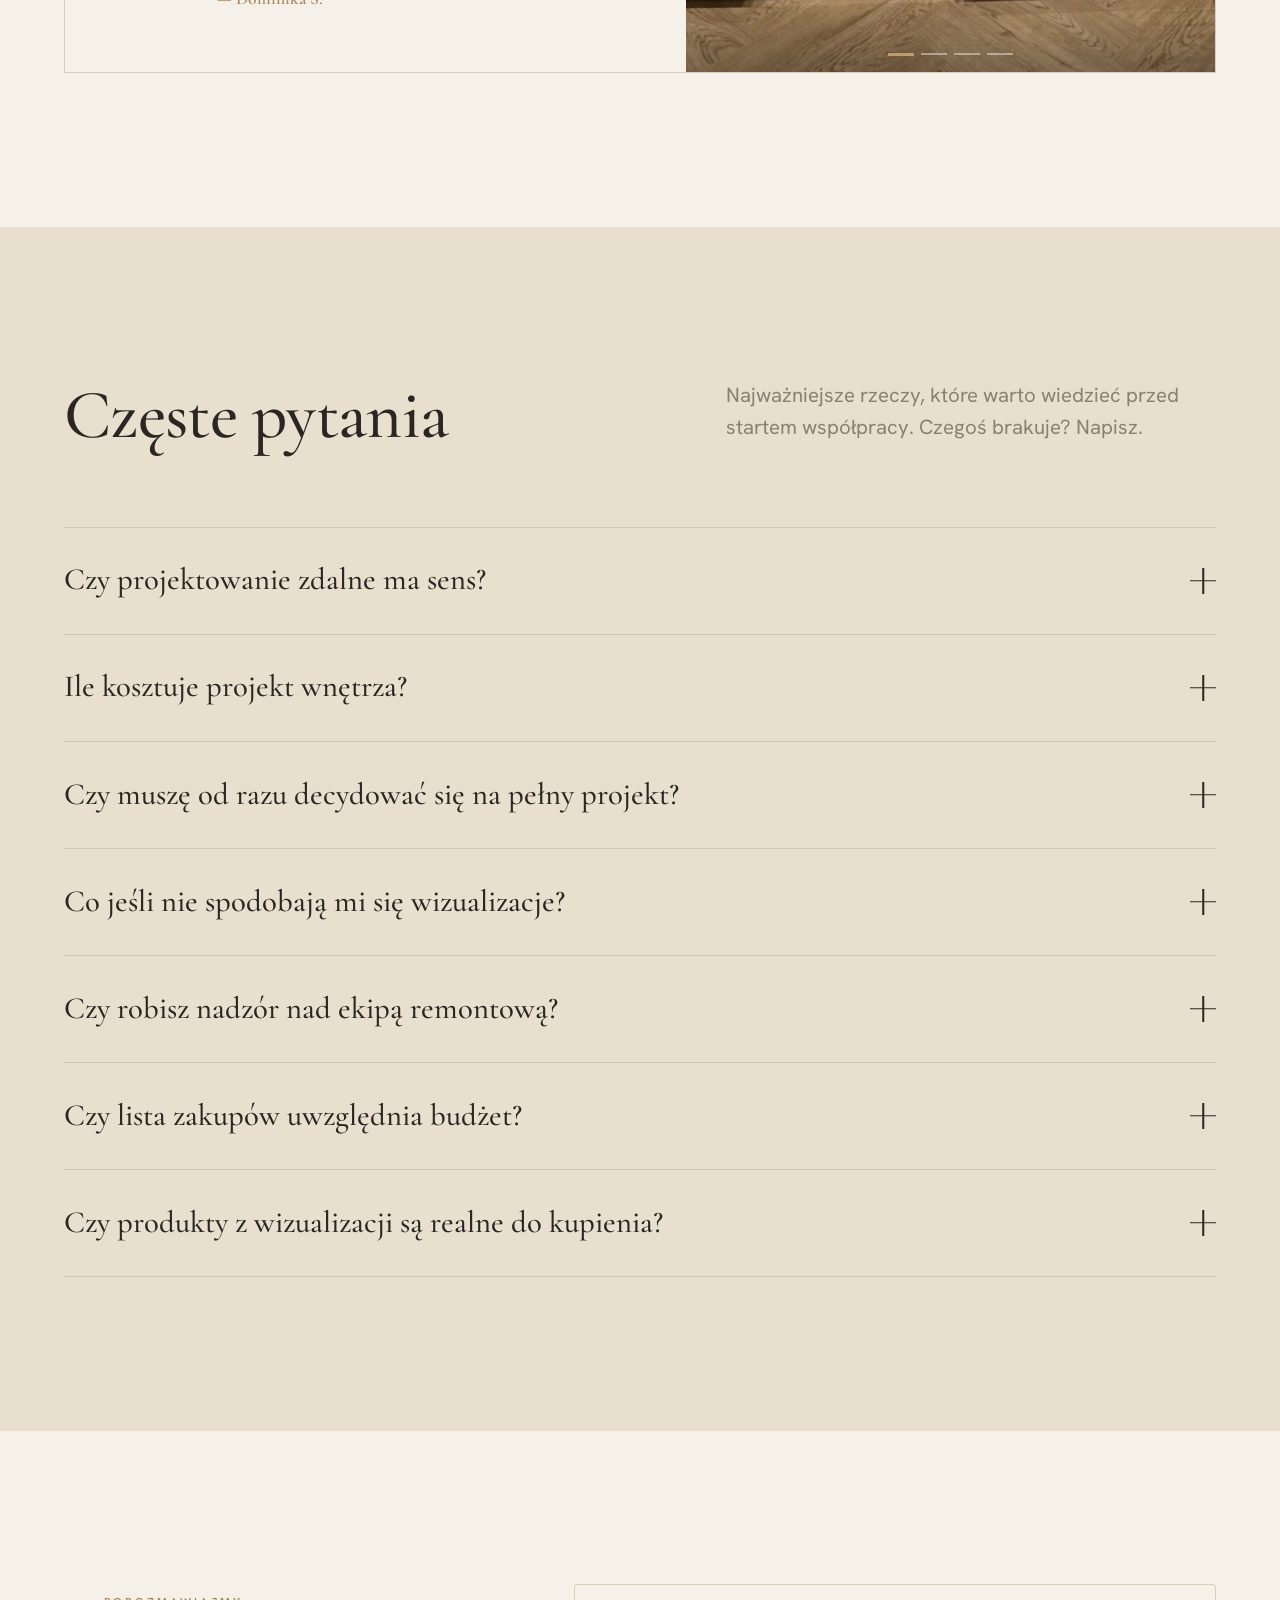
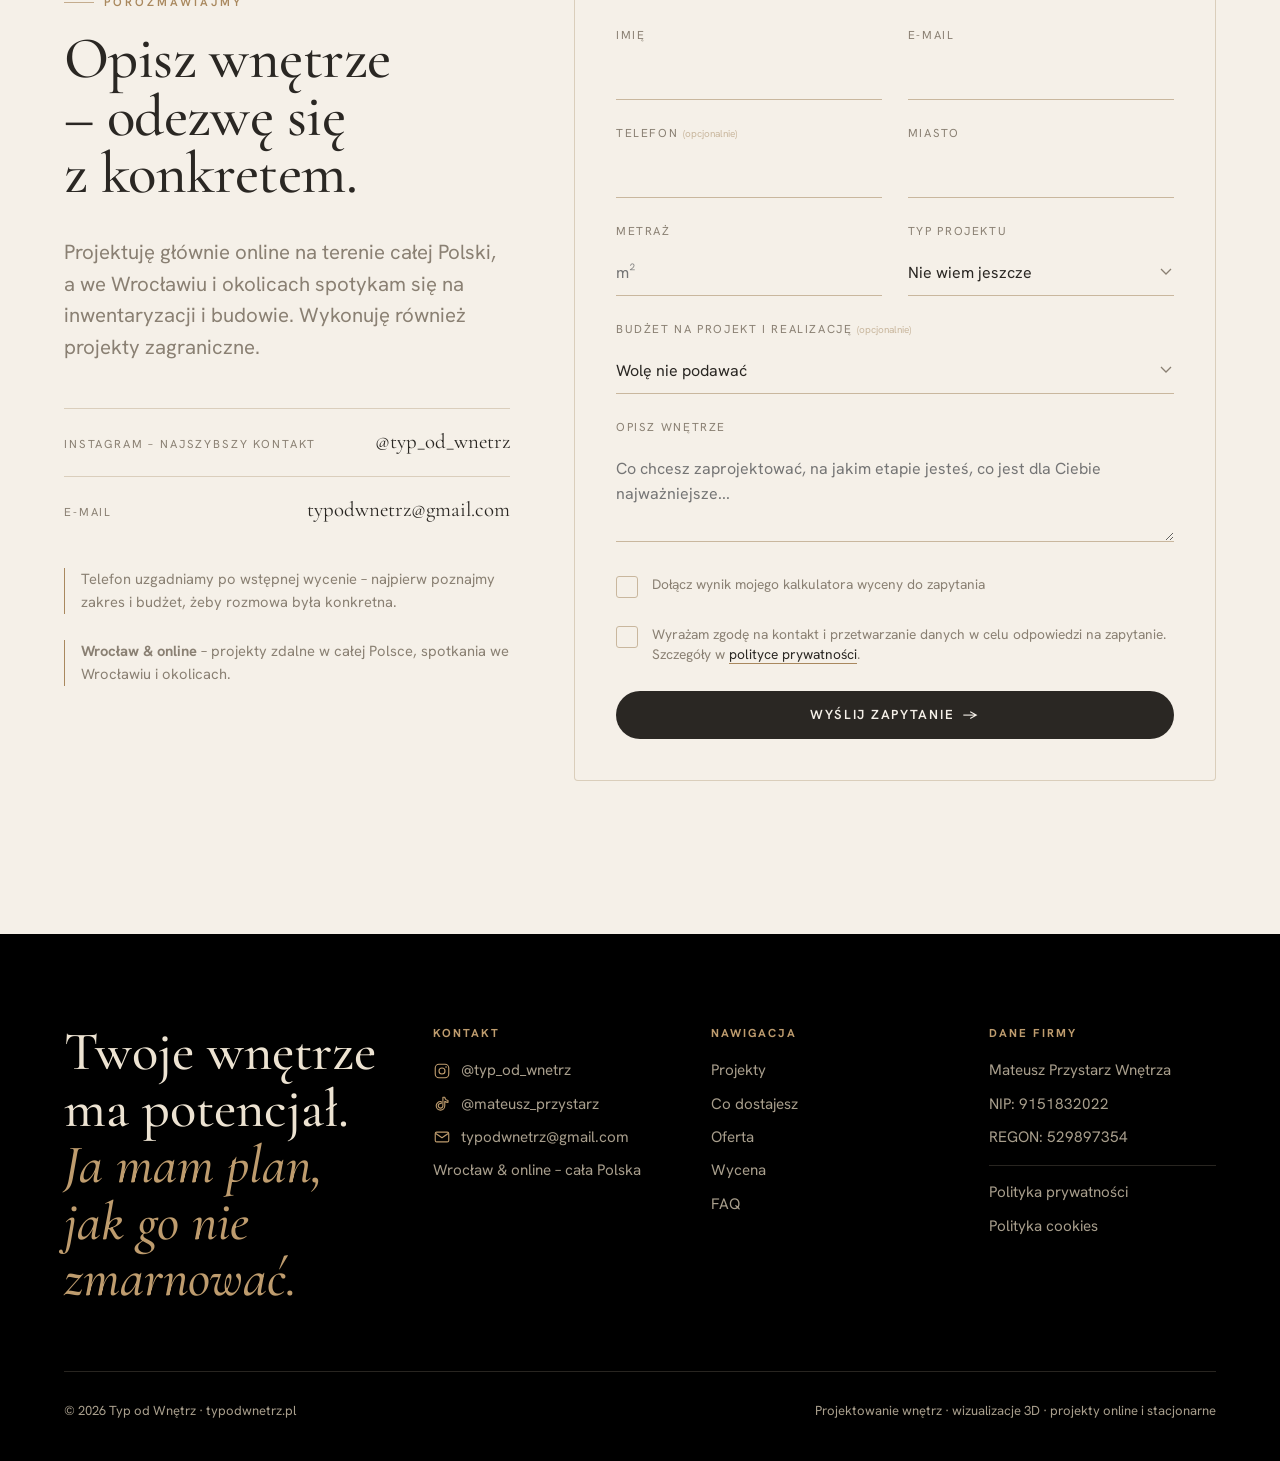
==== commit b71a8d3c: "content(cennik): nowe stawki typów 1–8 (50–240 zł / m²) Ceny zmienione w OFFER_TYPES, więc siatka of" ====
--- a/index.html
+++ b/index.html
@@ -51,7 +51,7 @@
       "https://www.tiktok.com/@mateusz_przystarz"
     ],
     "address": { "@type": "PostalAddress", "addressLocality": "Wrocław", "addressCountry": "PL" },
-    "priceRange": "45–220 zł / m²",
+    "priceRange": "50–240 zł / m²",
     "knowsAbout": ["projektowanie wnętrz", "wizualizacje 3D", "projekt kuchni", "projekt łazienki", "projekt salonu", "projekt sypialni", "projekt pokoju dziecięcego", "projekt gabinetu", "projekt holu"]
   }
   </script>
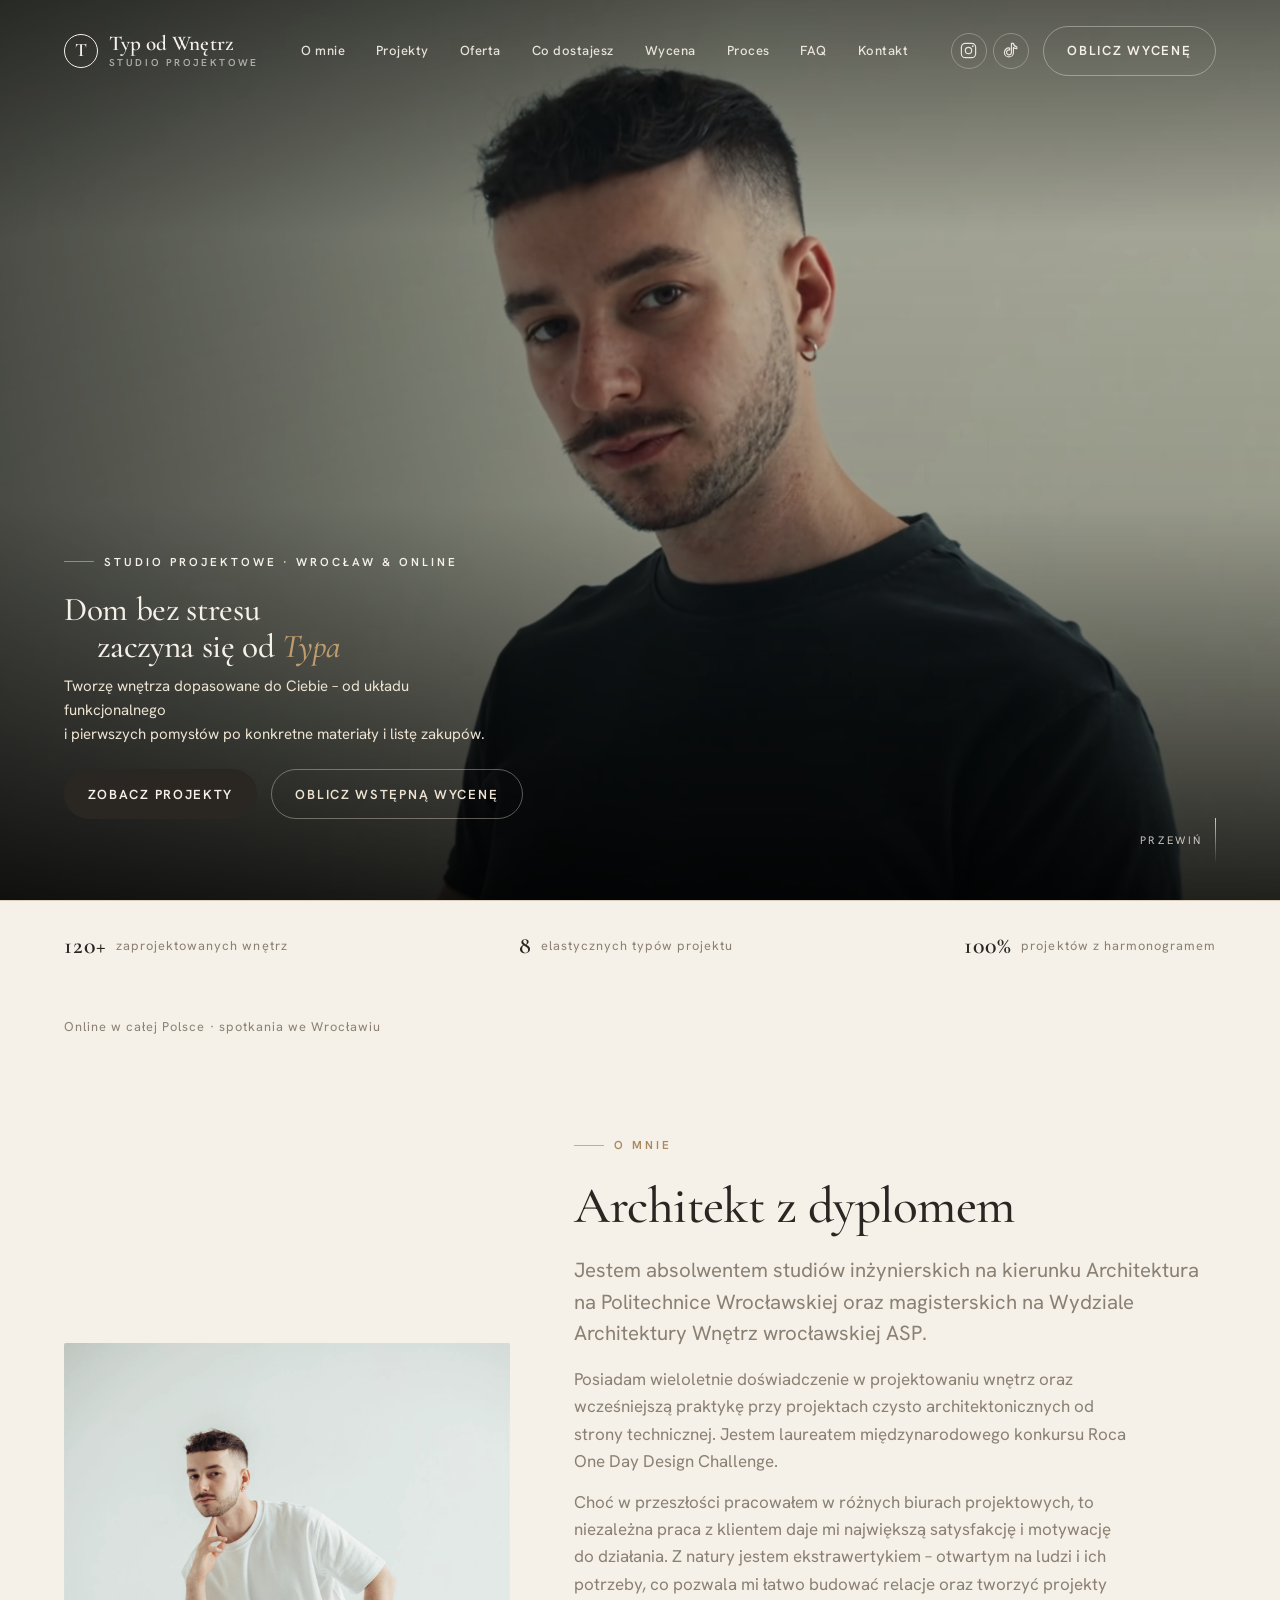
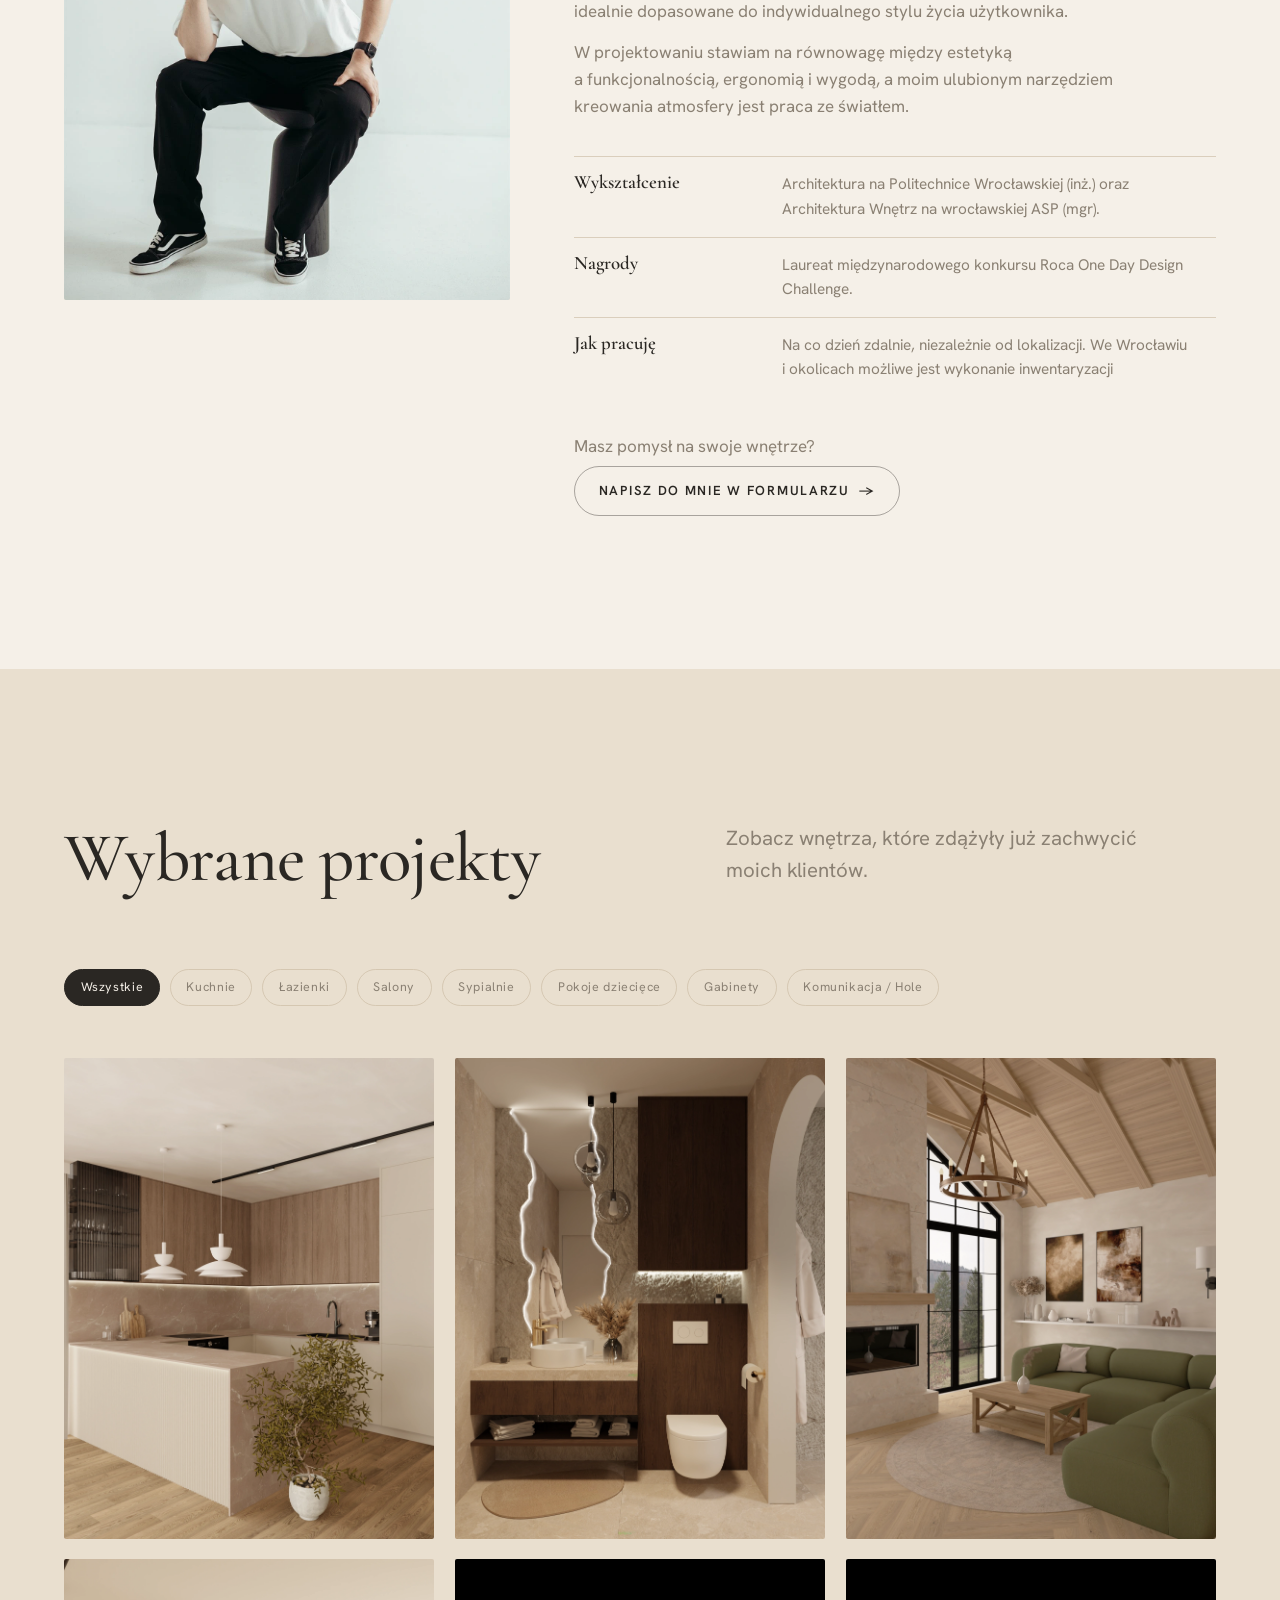
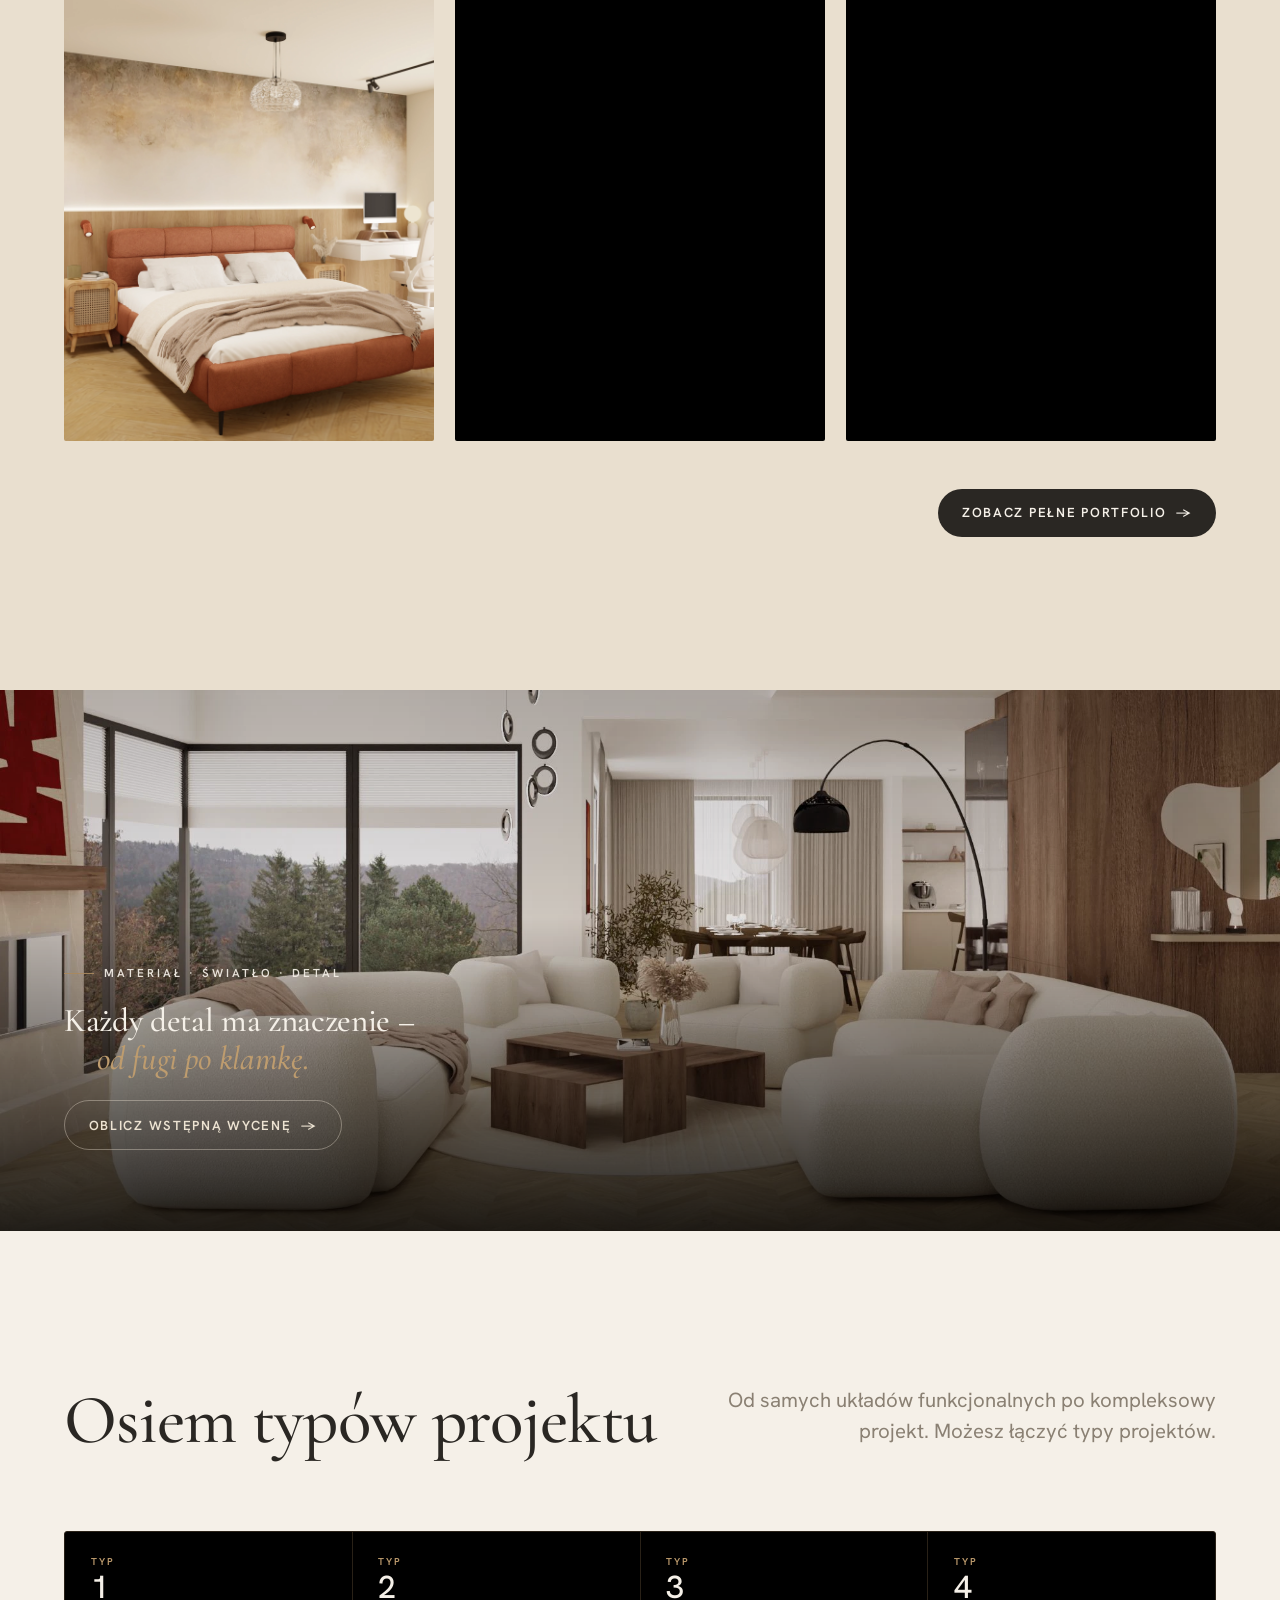
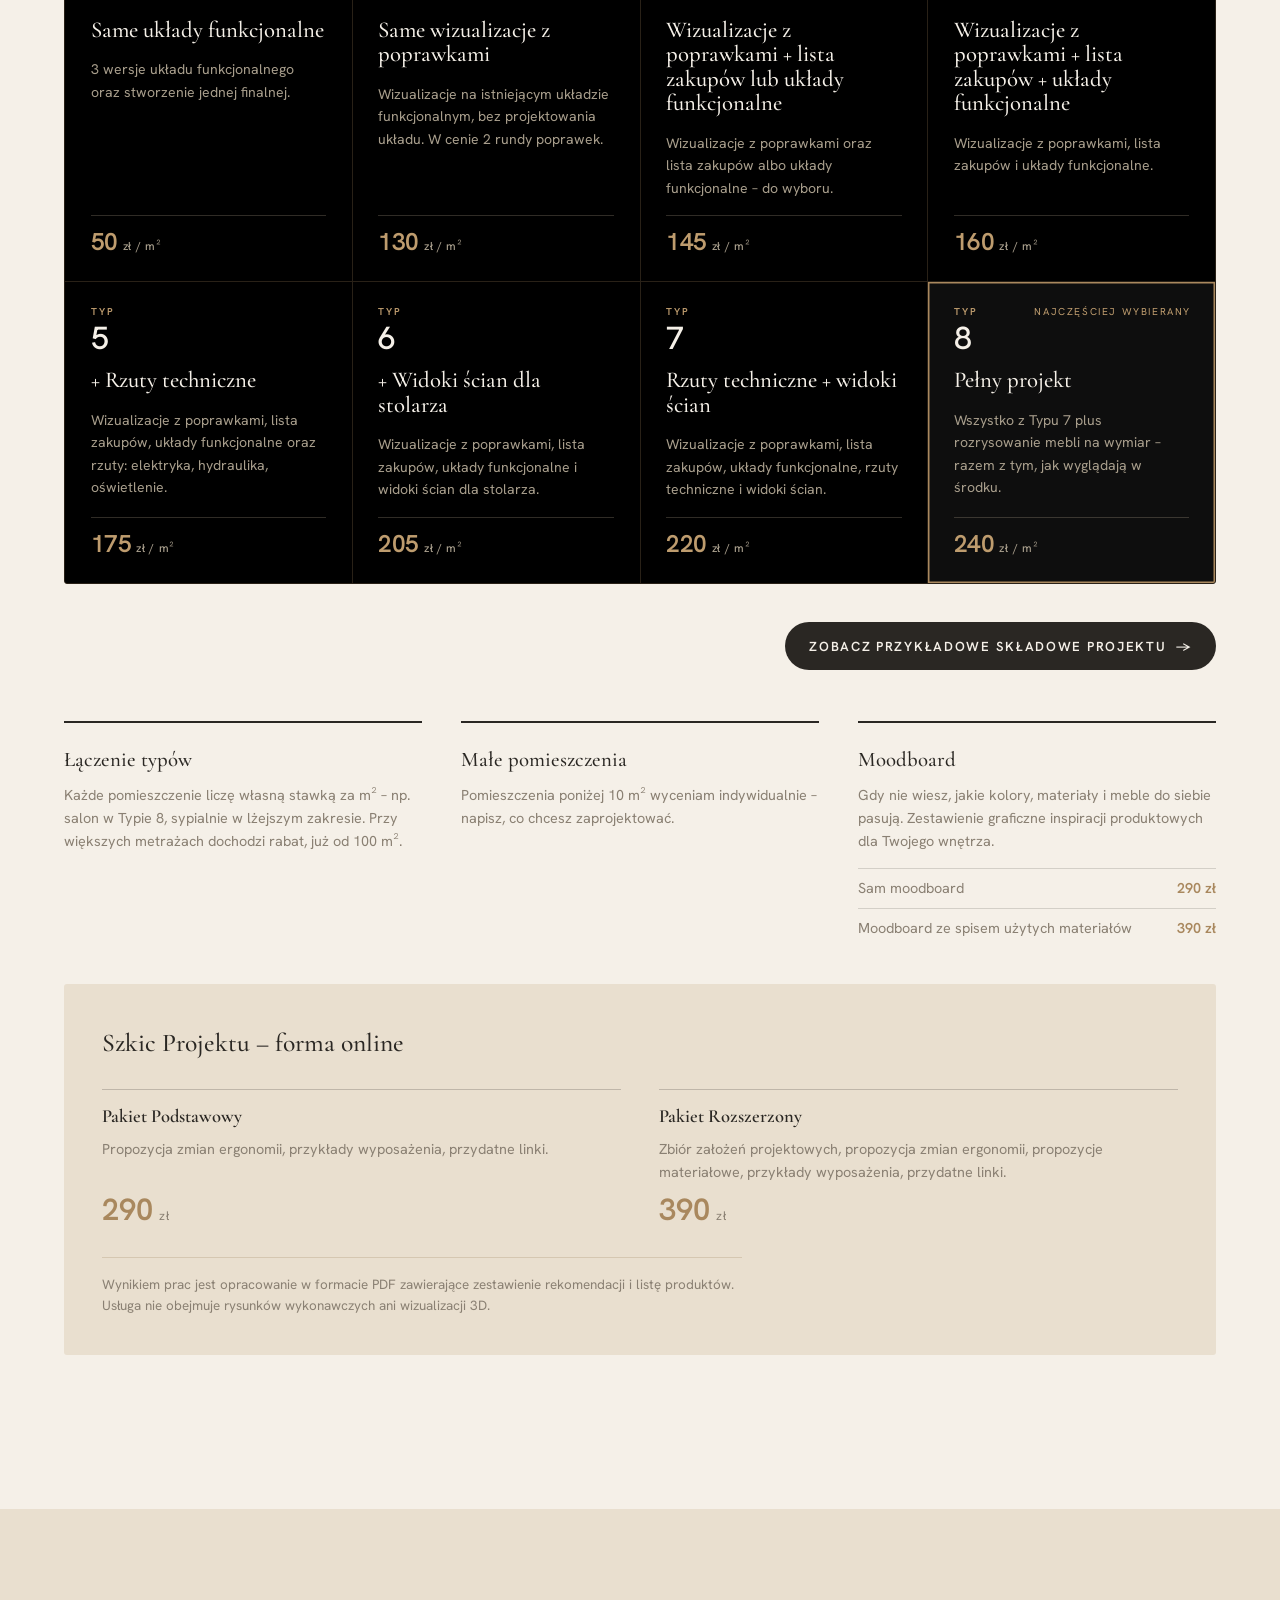
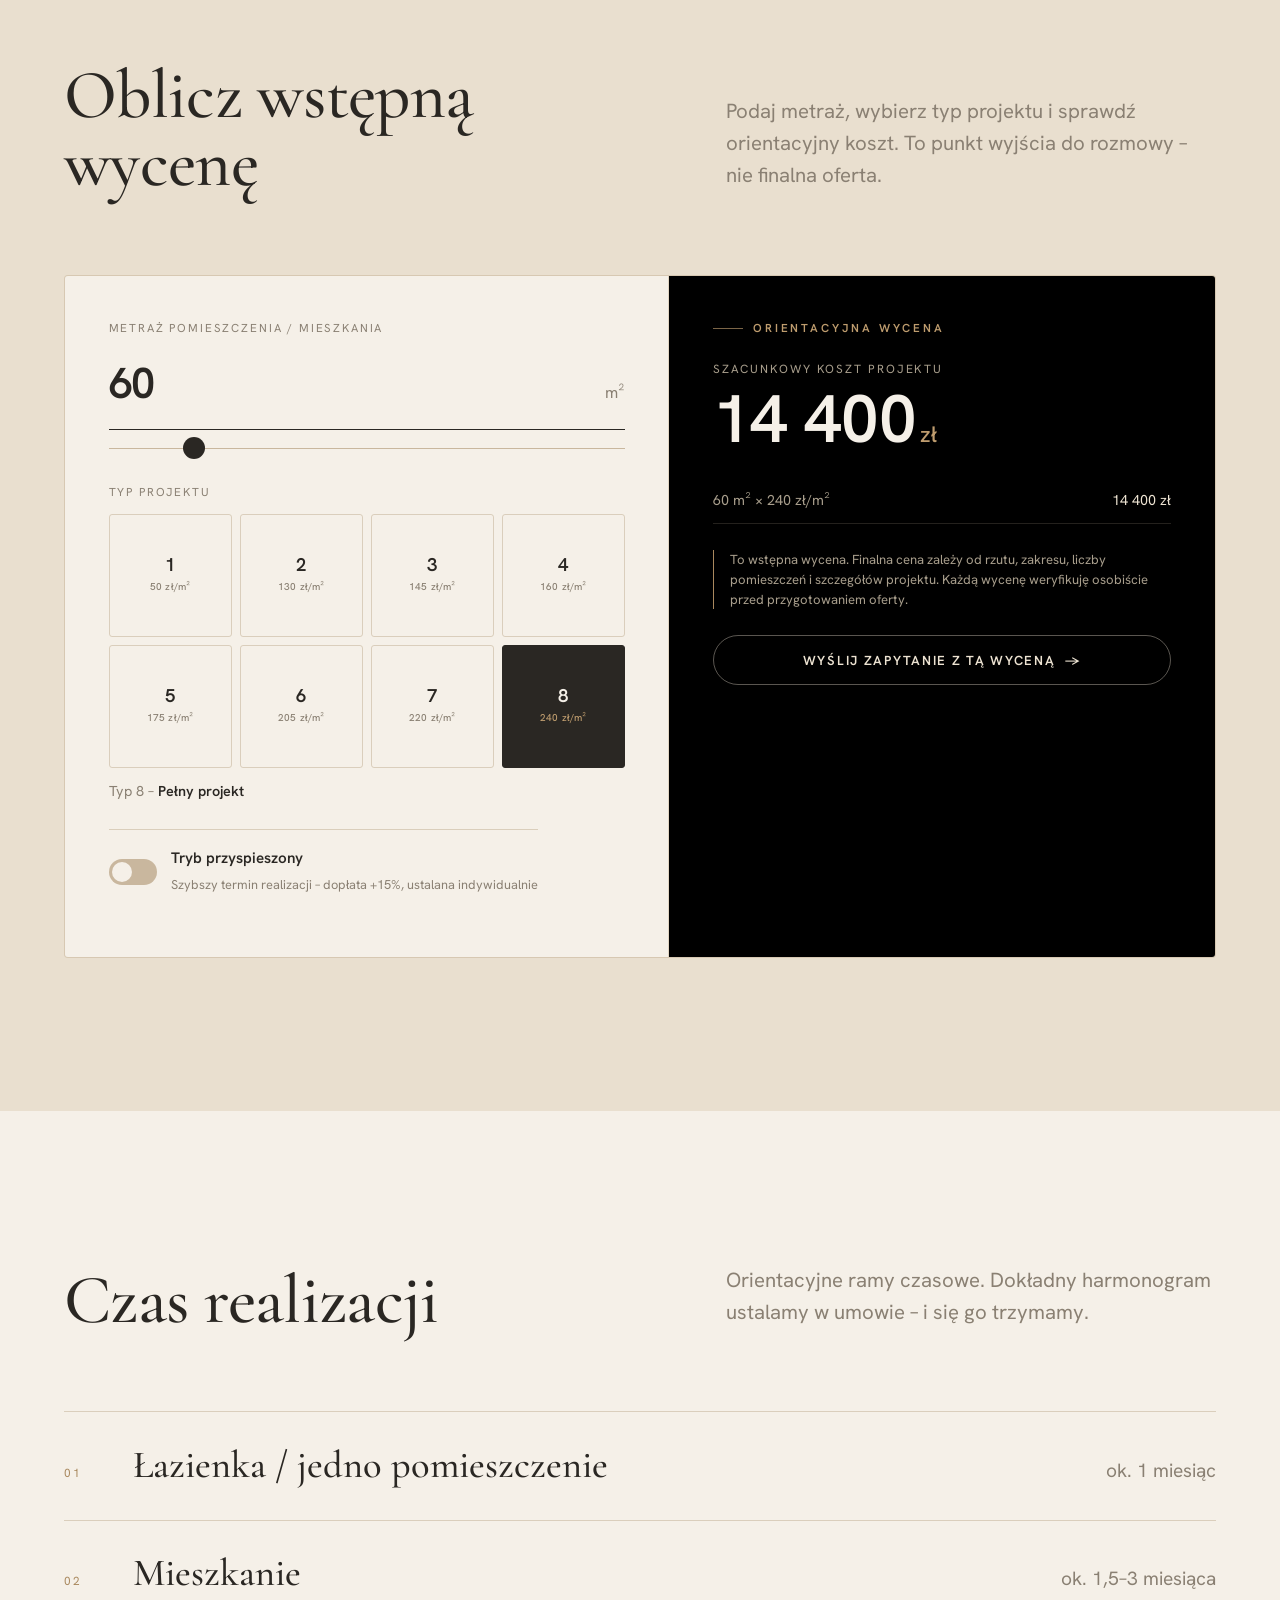
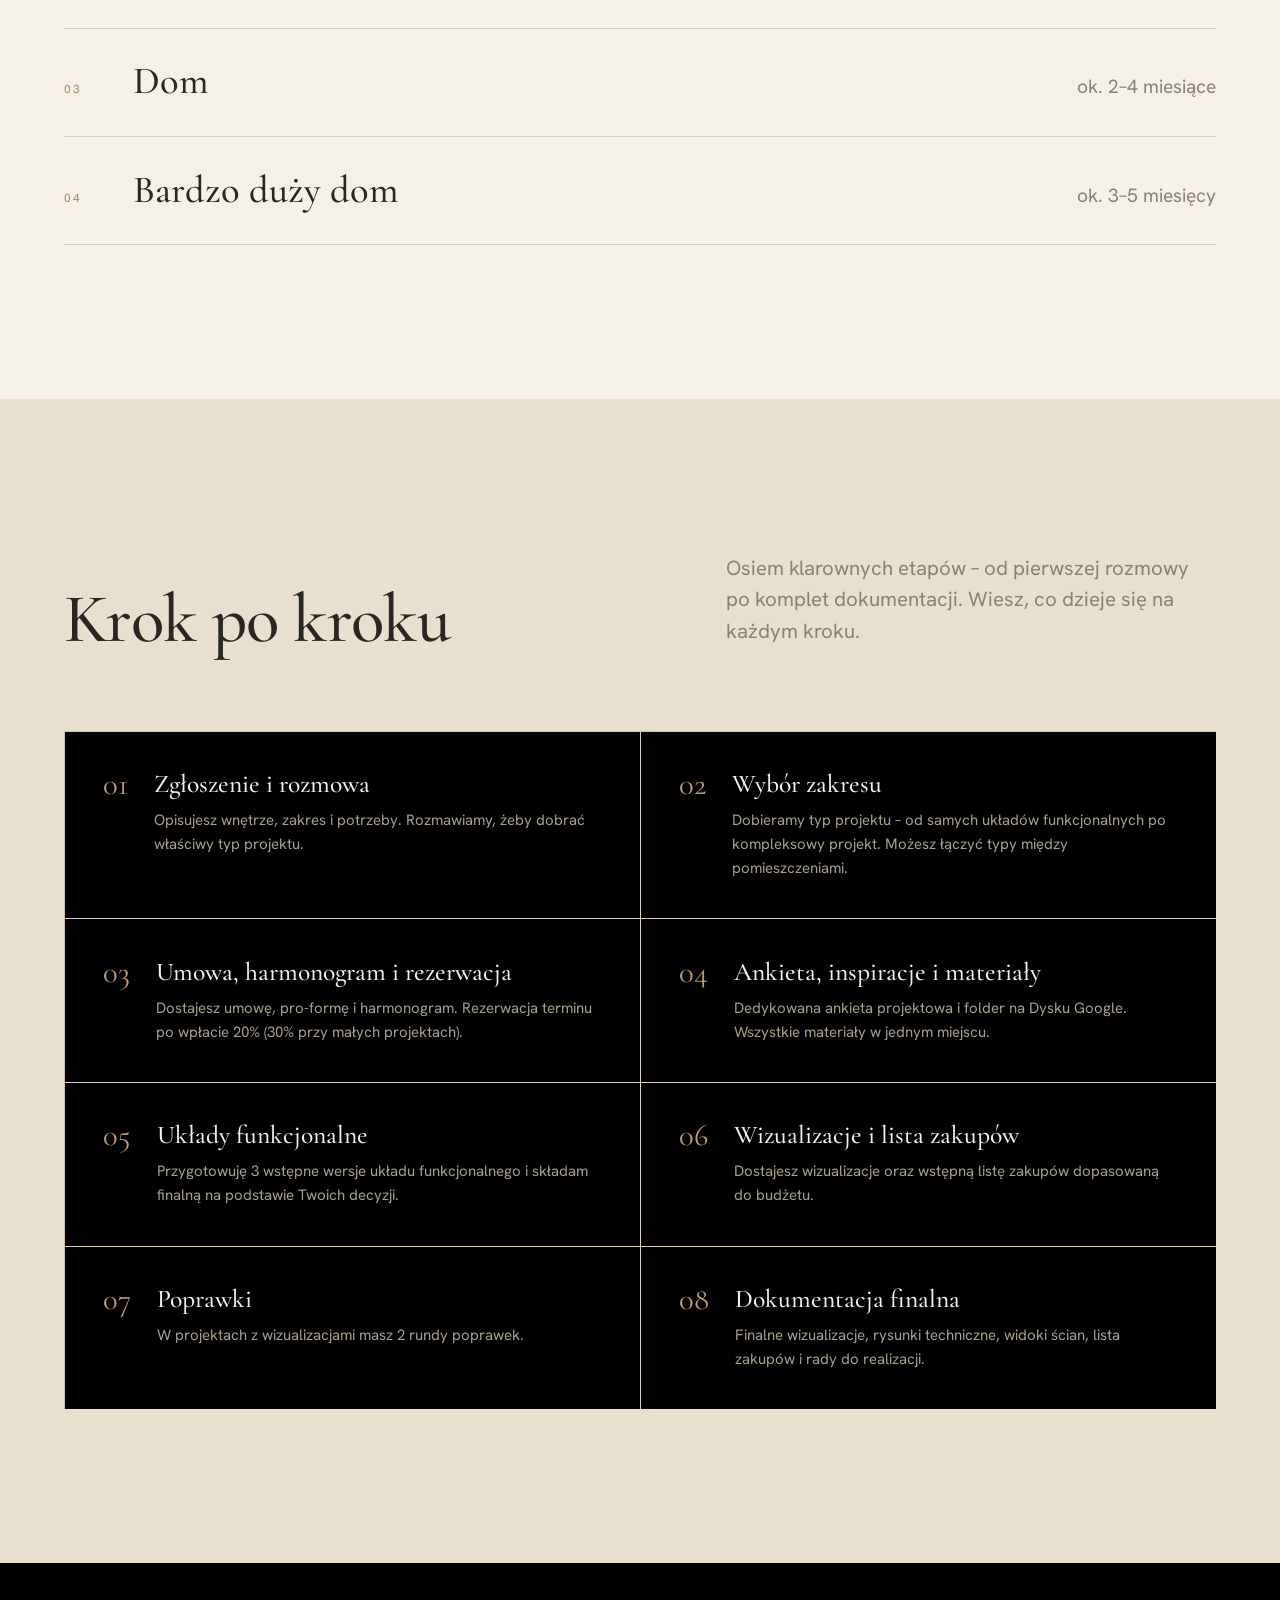
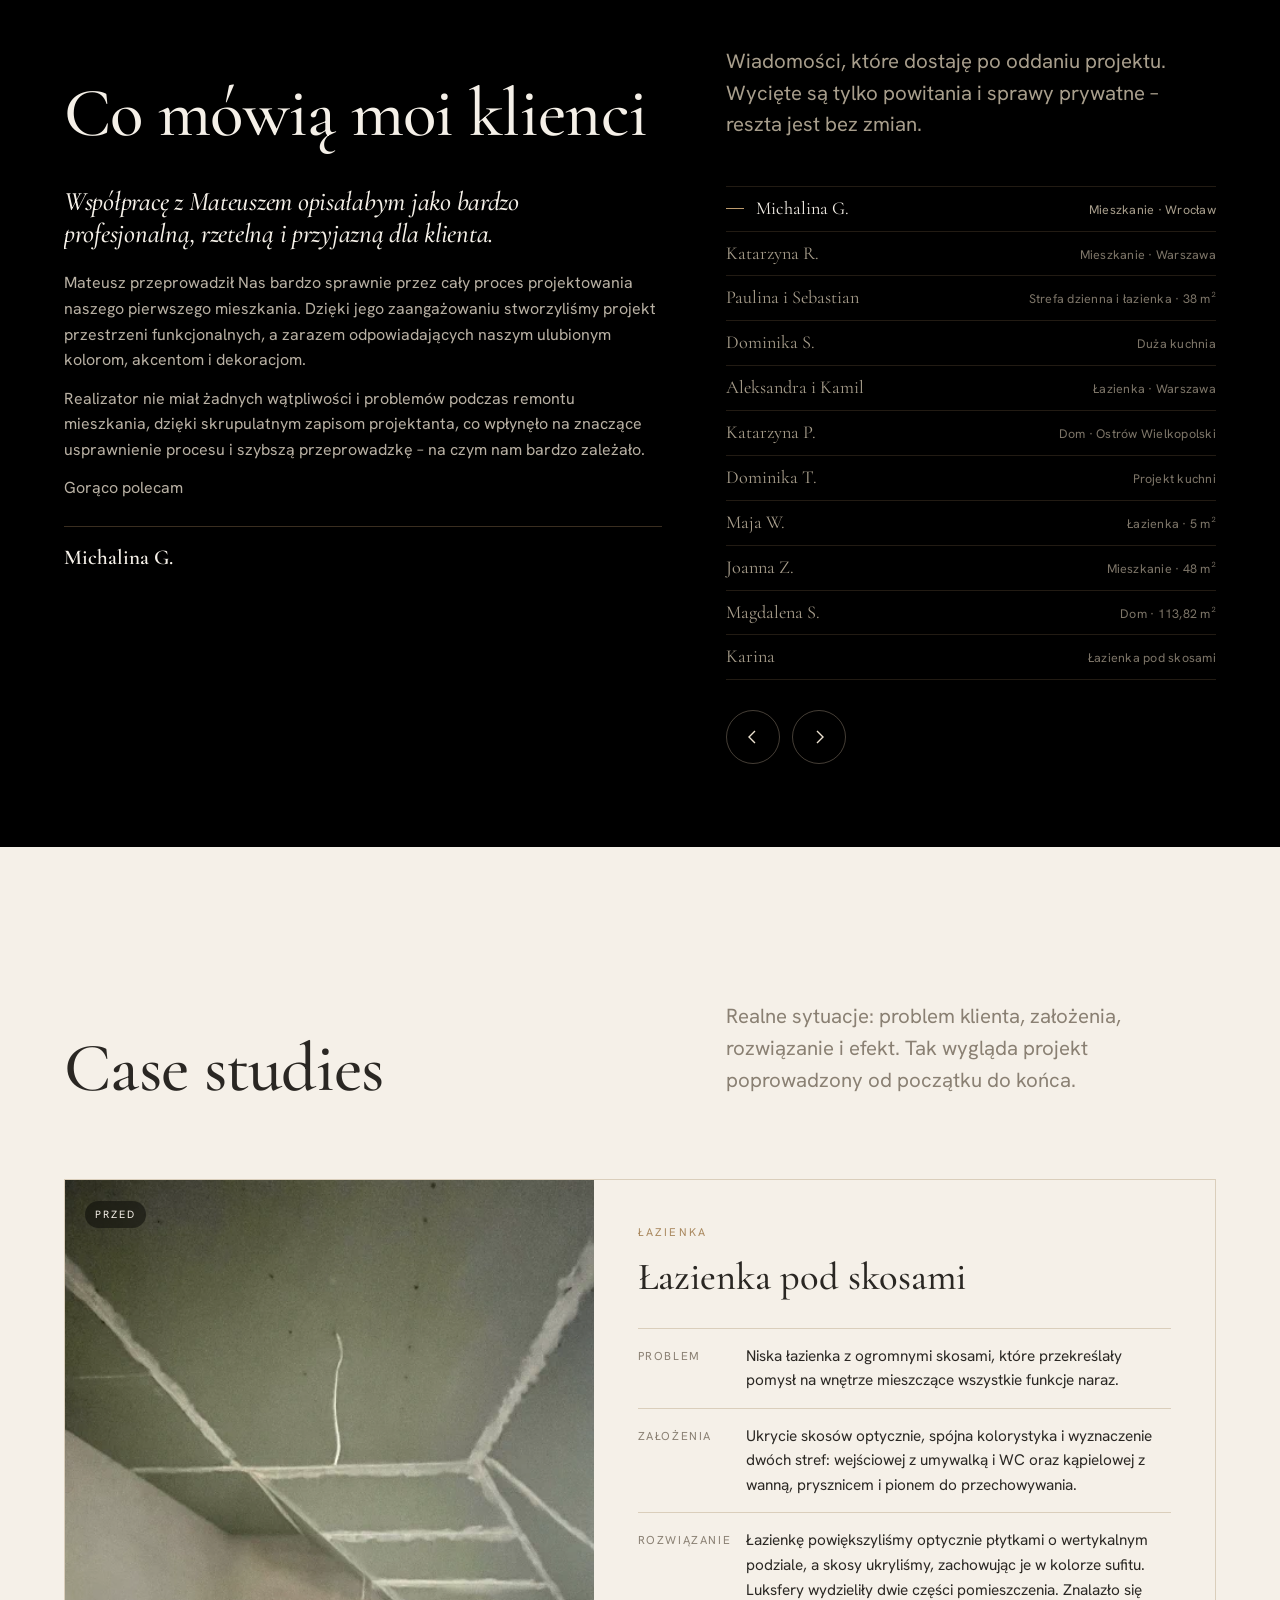
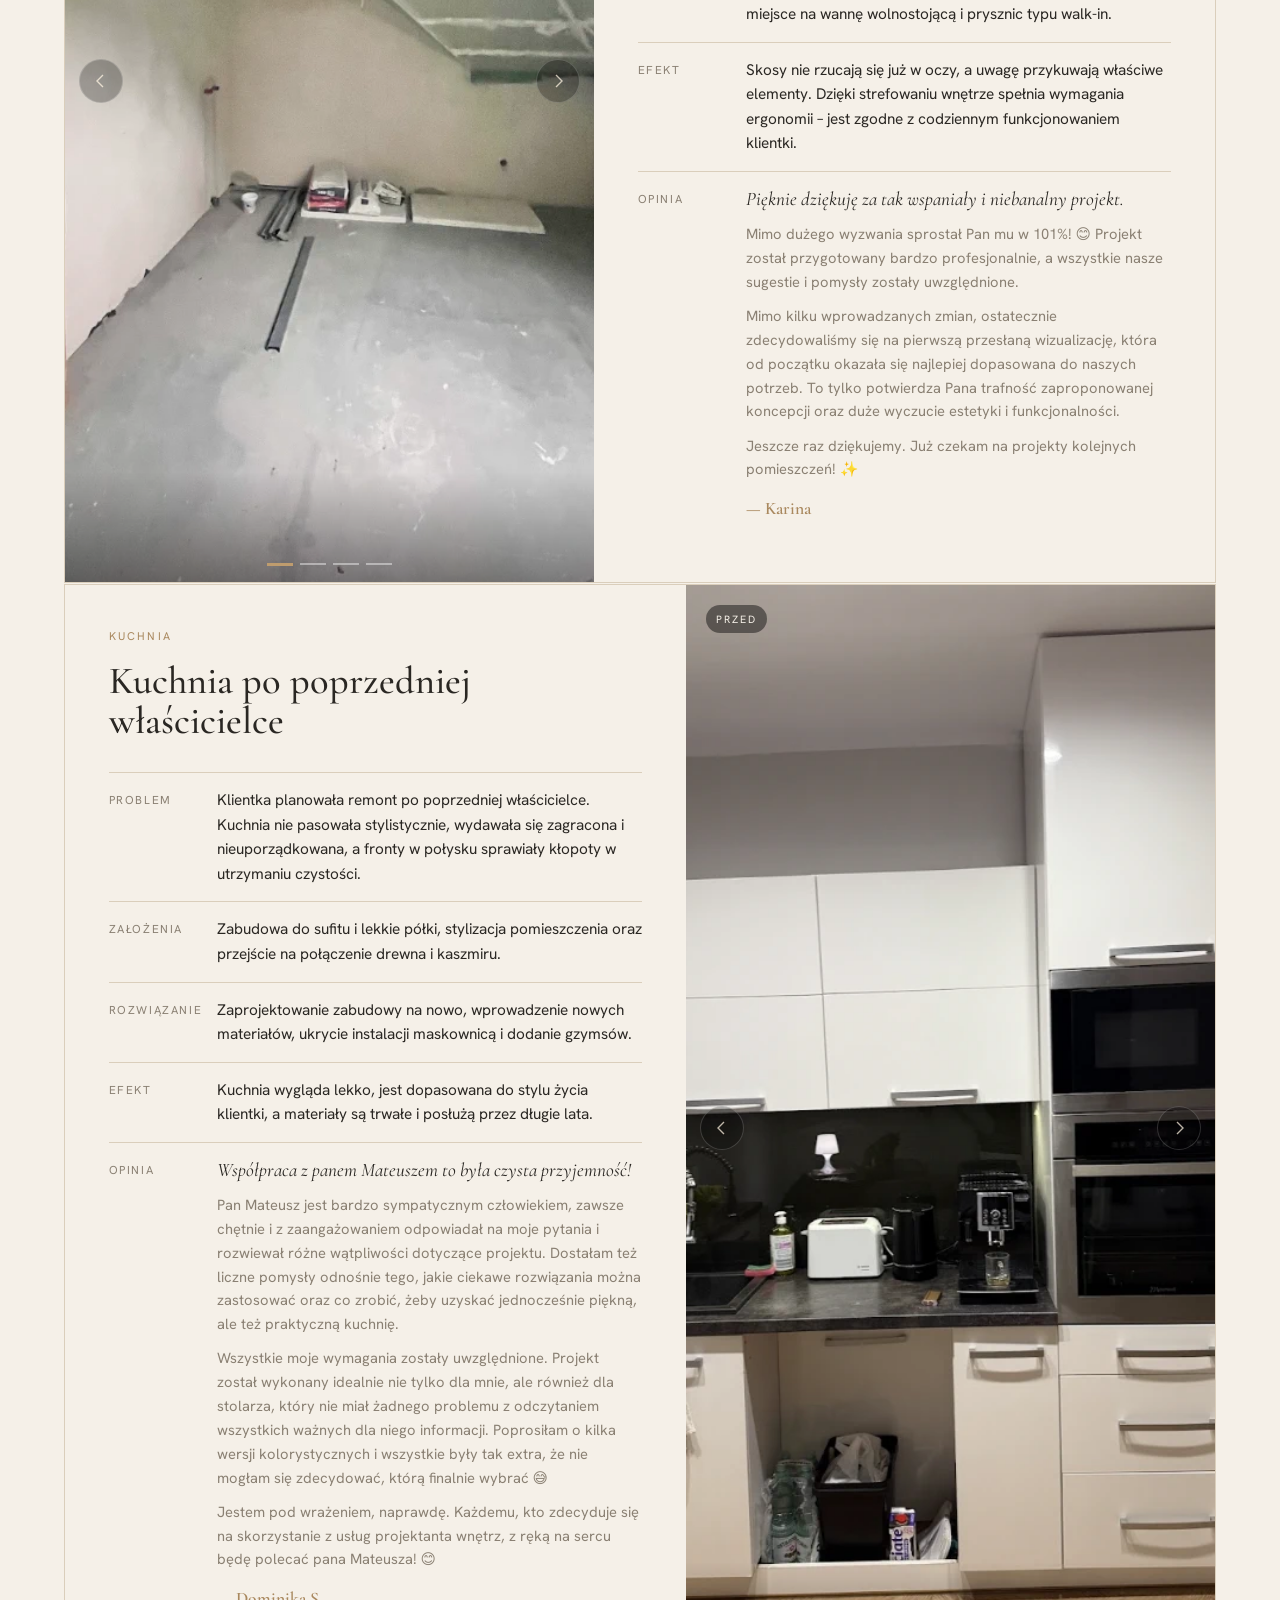
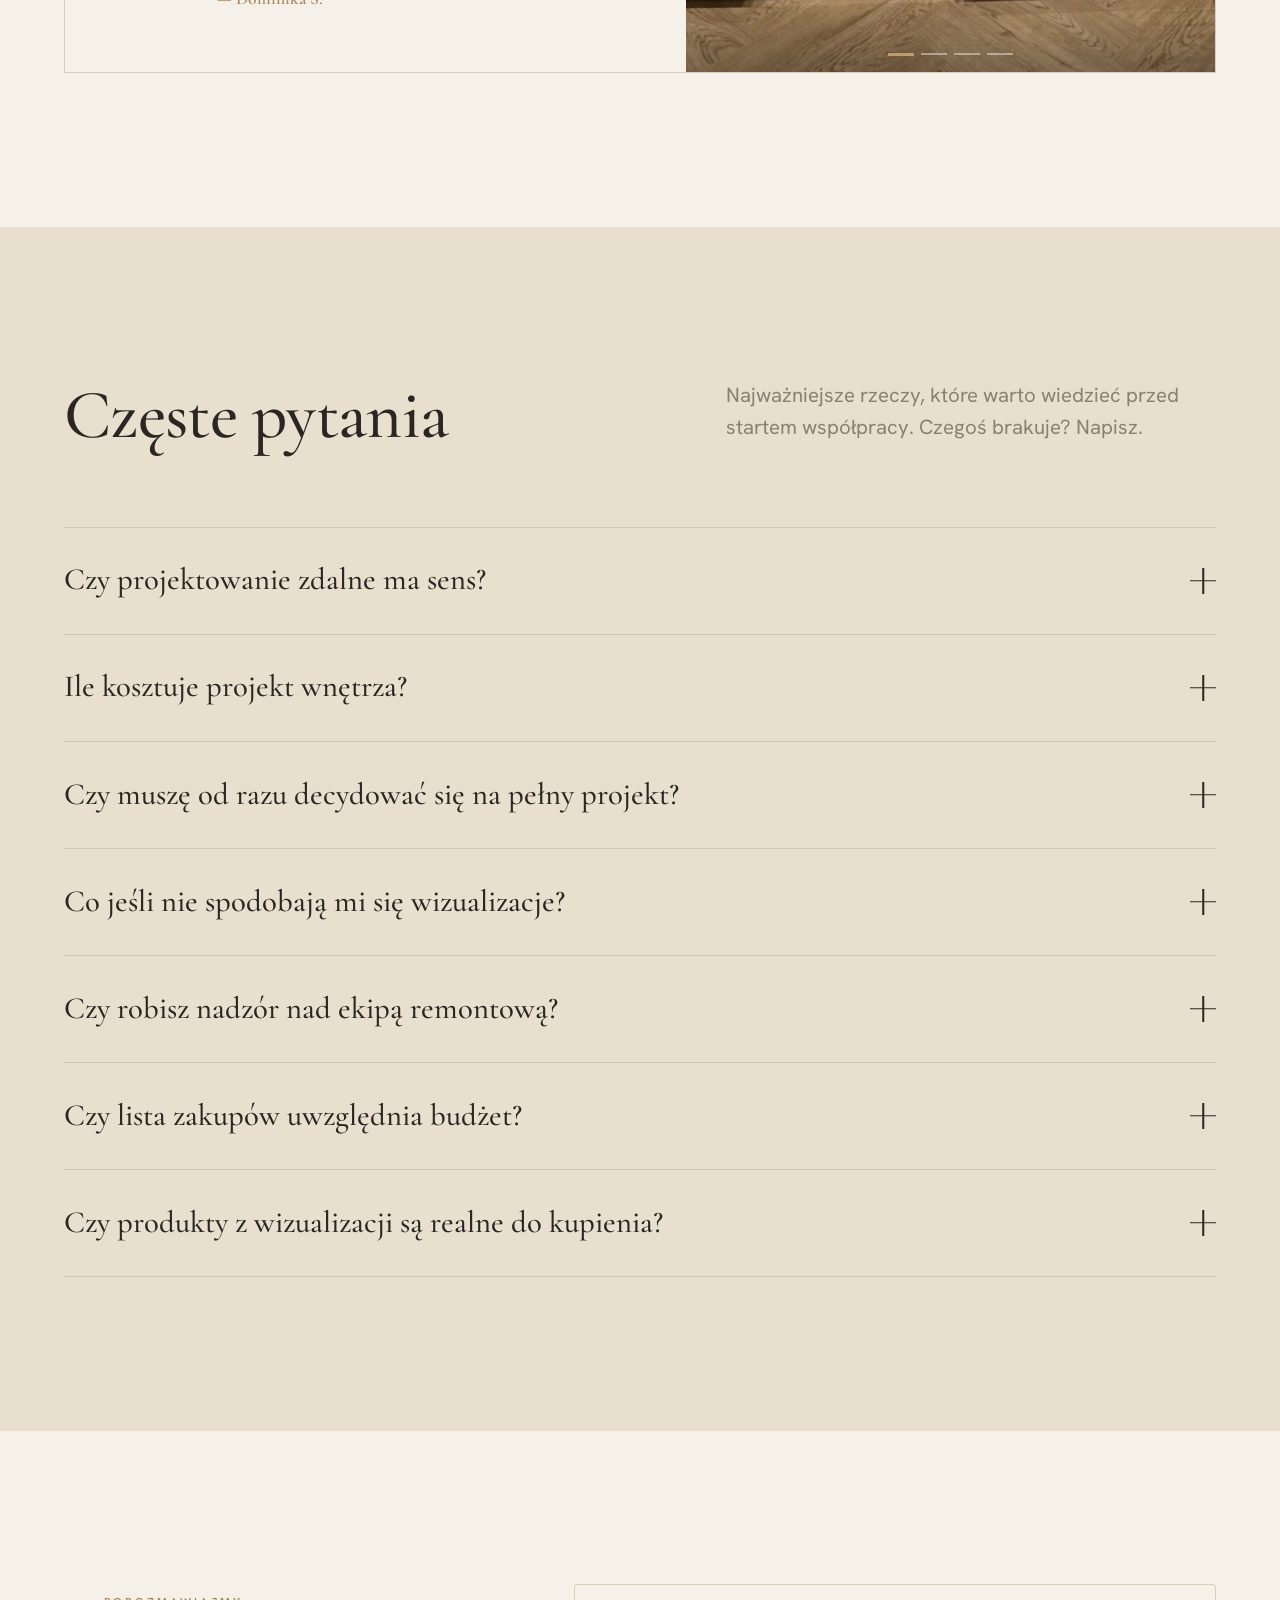
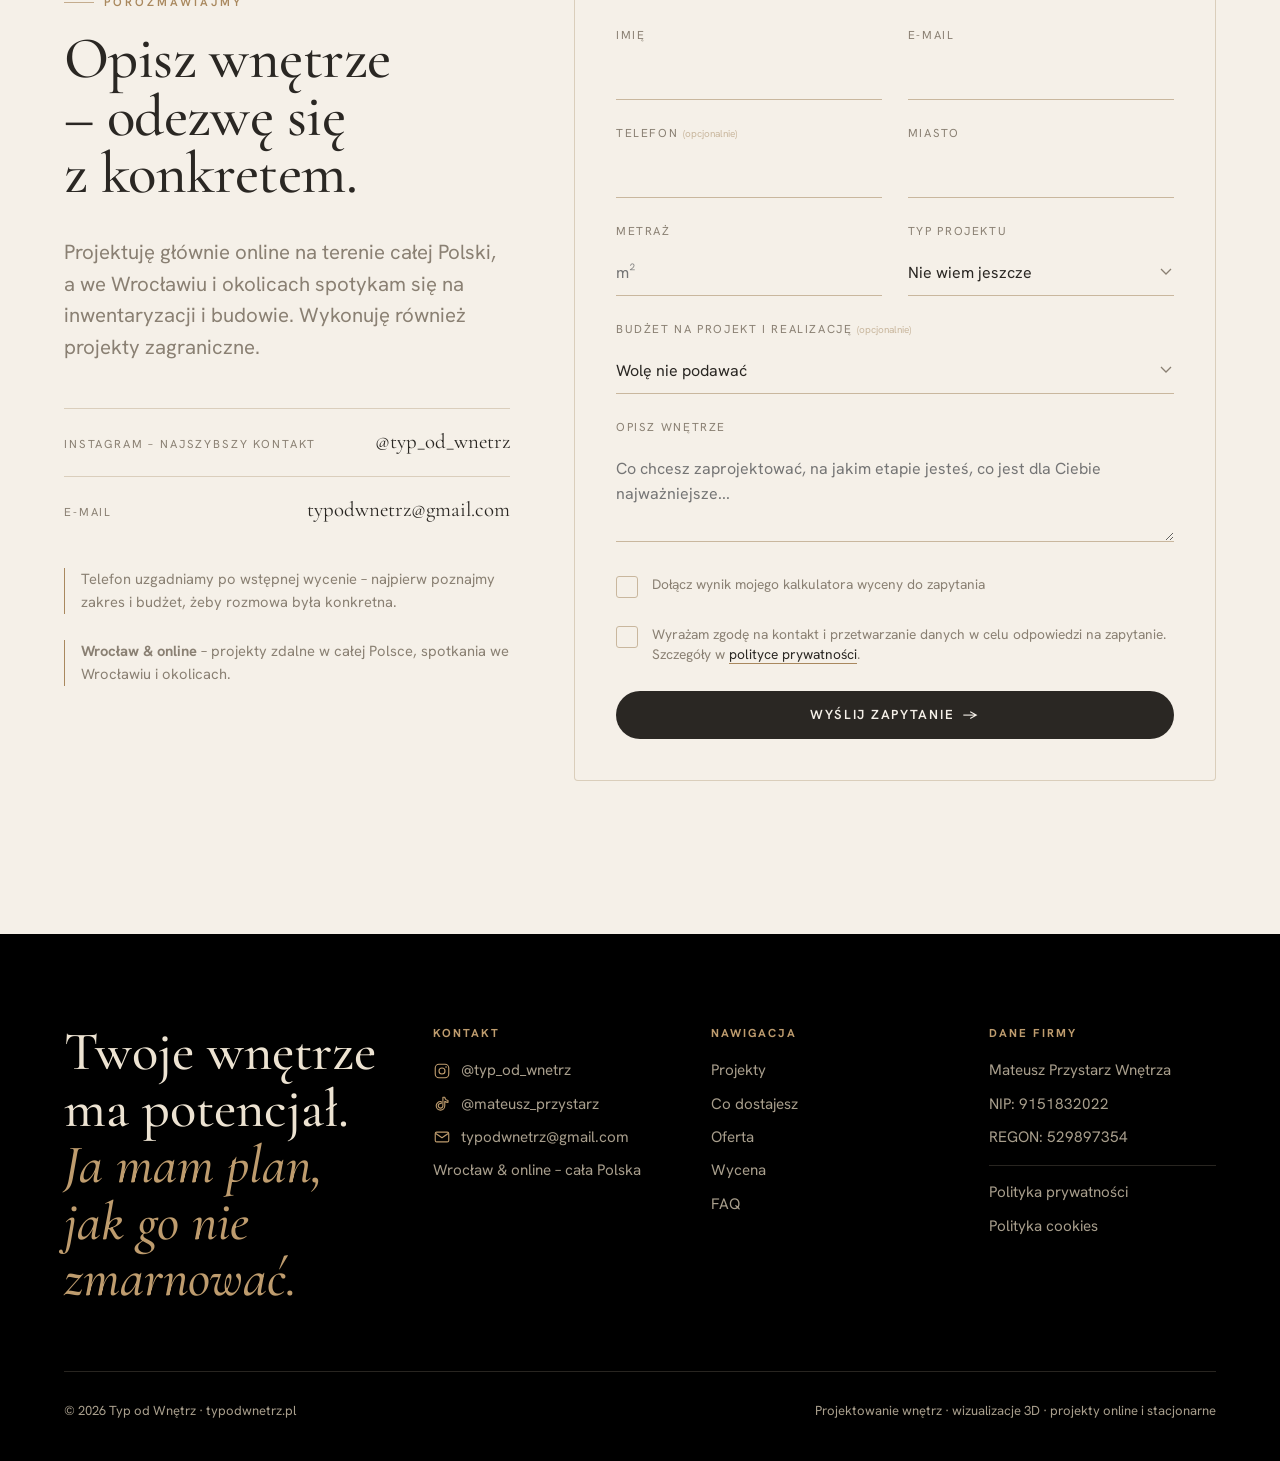
==== commit 52c4e909: "feat(portfolio): nowe kadry, ręczny wybór 8 zdjęć kategorii i chip Gabinety - nowe zdjęcia: łazienka" ====
--- a/index.html
+++ b/index.html
@@ -571,16 +571,16 @@
   <!-- image-slot.js już tu nie ma: kafle portfolio i case studies to zwykłe
        <img loading="lazy">, tak samo jak galeria na podstronie. To 31 kB mniej
        i sześć zdjęć, które widzi Grafika Google. -->
-  <script src="data/projects.js?v=11"></script>
+  <script src="data/projects.js?v=18"></script>
   <!-- spis zdjęć z images/portfolio-web/ (plik generowany): po kliknięciu
        kategorii w „Wybranych projektach" siatka pokazuje osiem kadrów z jej
        galerii, a nie jeden kafel. Bez tego pliku zostaje stary widok. -->
-  <script src="data/gallery.js?v=4"></script>
-  <script src="data/offer.js?v=8"></script>
+  <script src="data/gallery.js?v=7"></script>
+  <script src="data/offer.js?v=9"></script>
   <script src="data/content.js?v=13"></script>
   <!-- lista przykładowych PDF-ów: app.js sprawdza ją, żeby wiedzieć, czy
        pokazać odnośnik do podstrony przykladowy-projekt.html -->
   <script src="data/samples.js?v=8"></script>
-  <script src="app.js?v=34"></script>
+  <script src="app.js?v=38"></script>
 </body>
 </html>
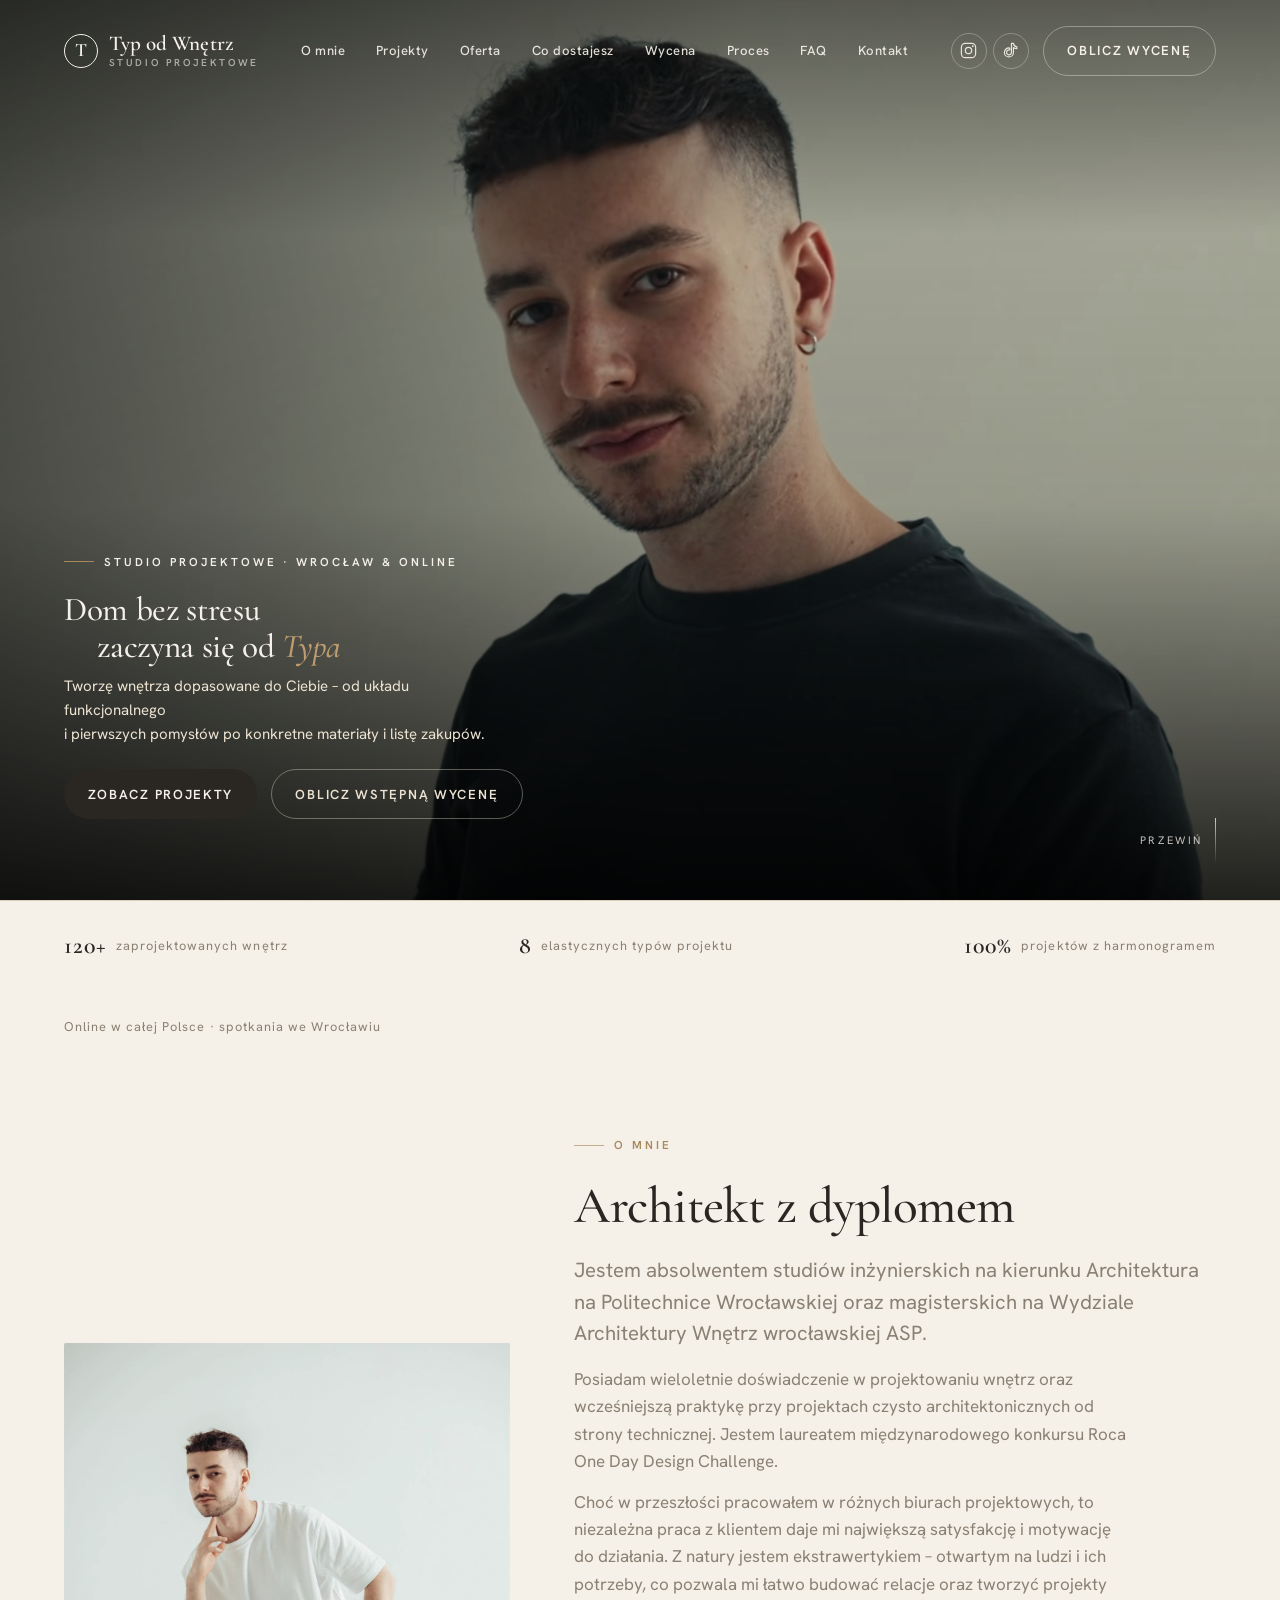
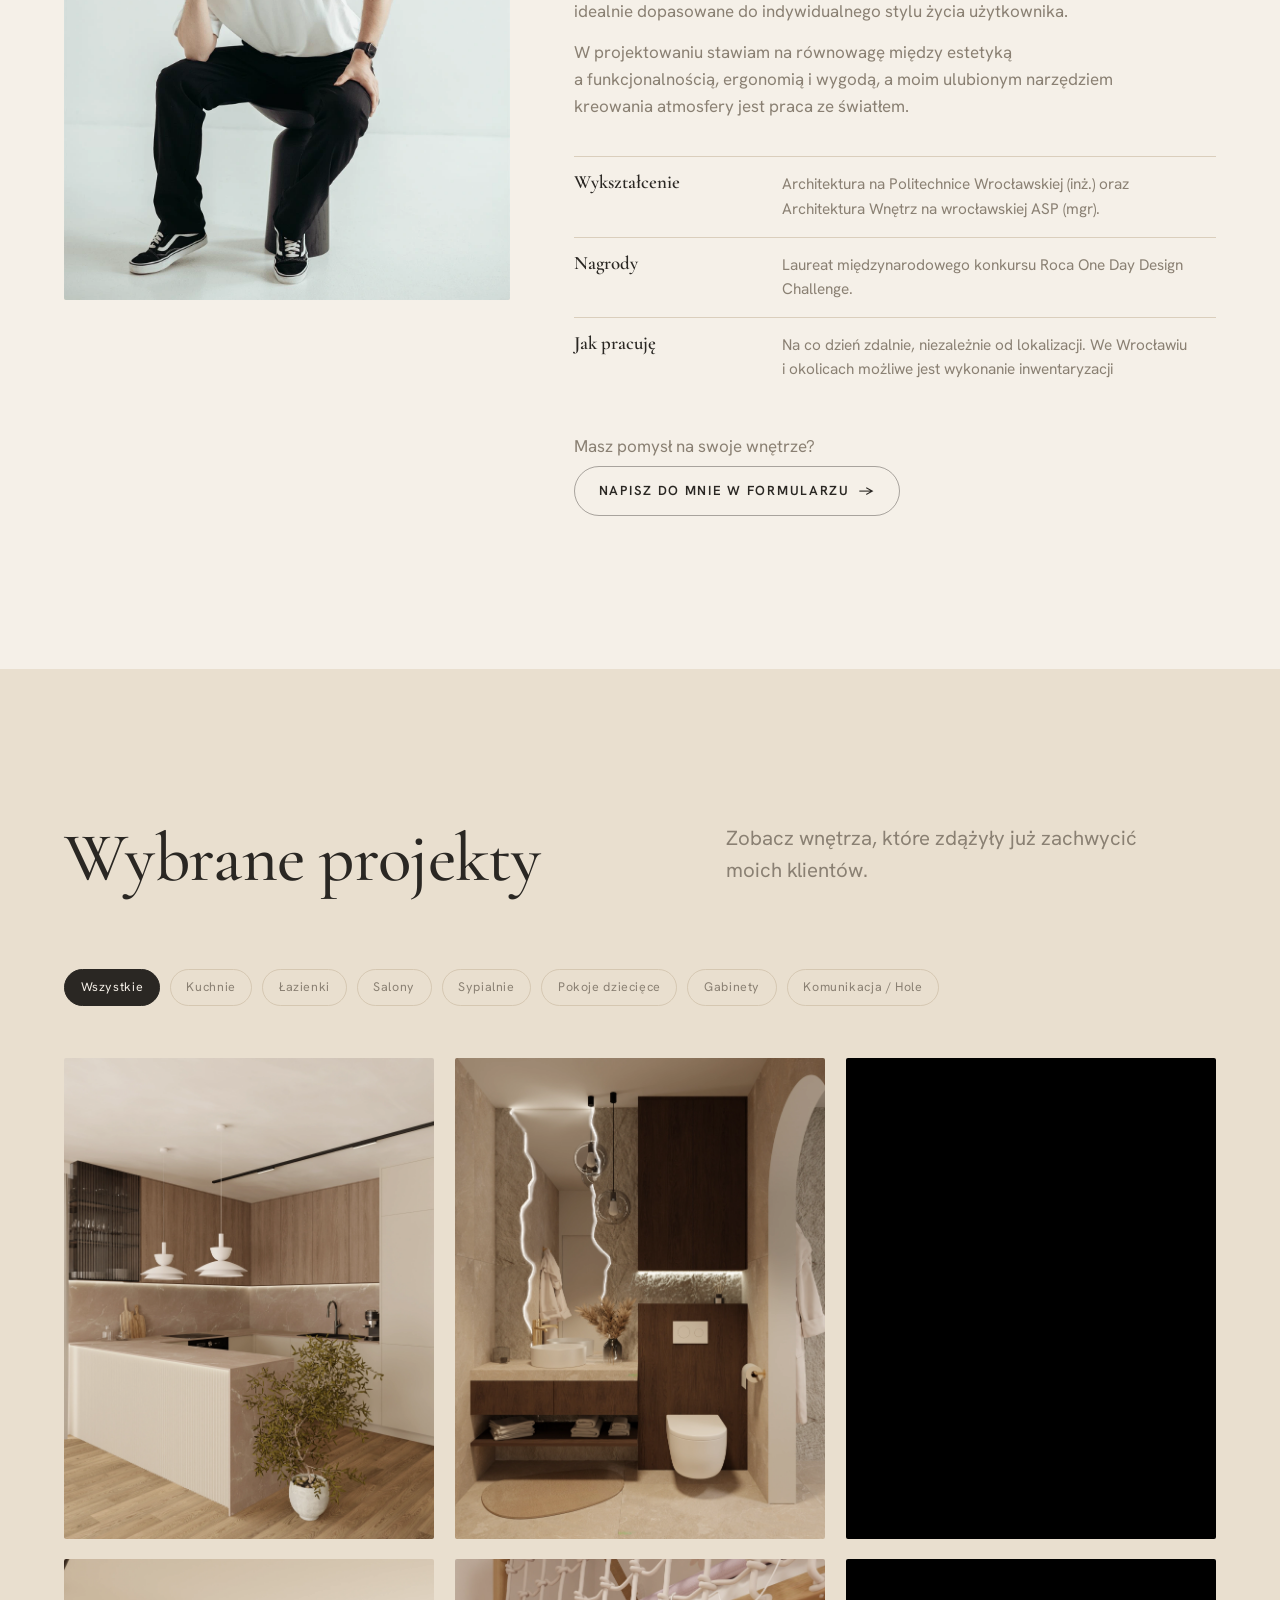
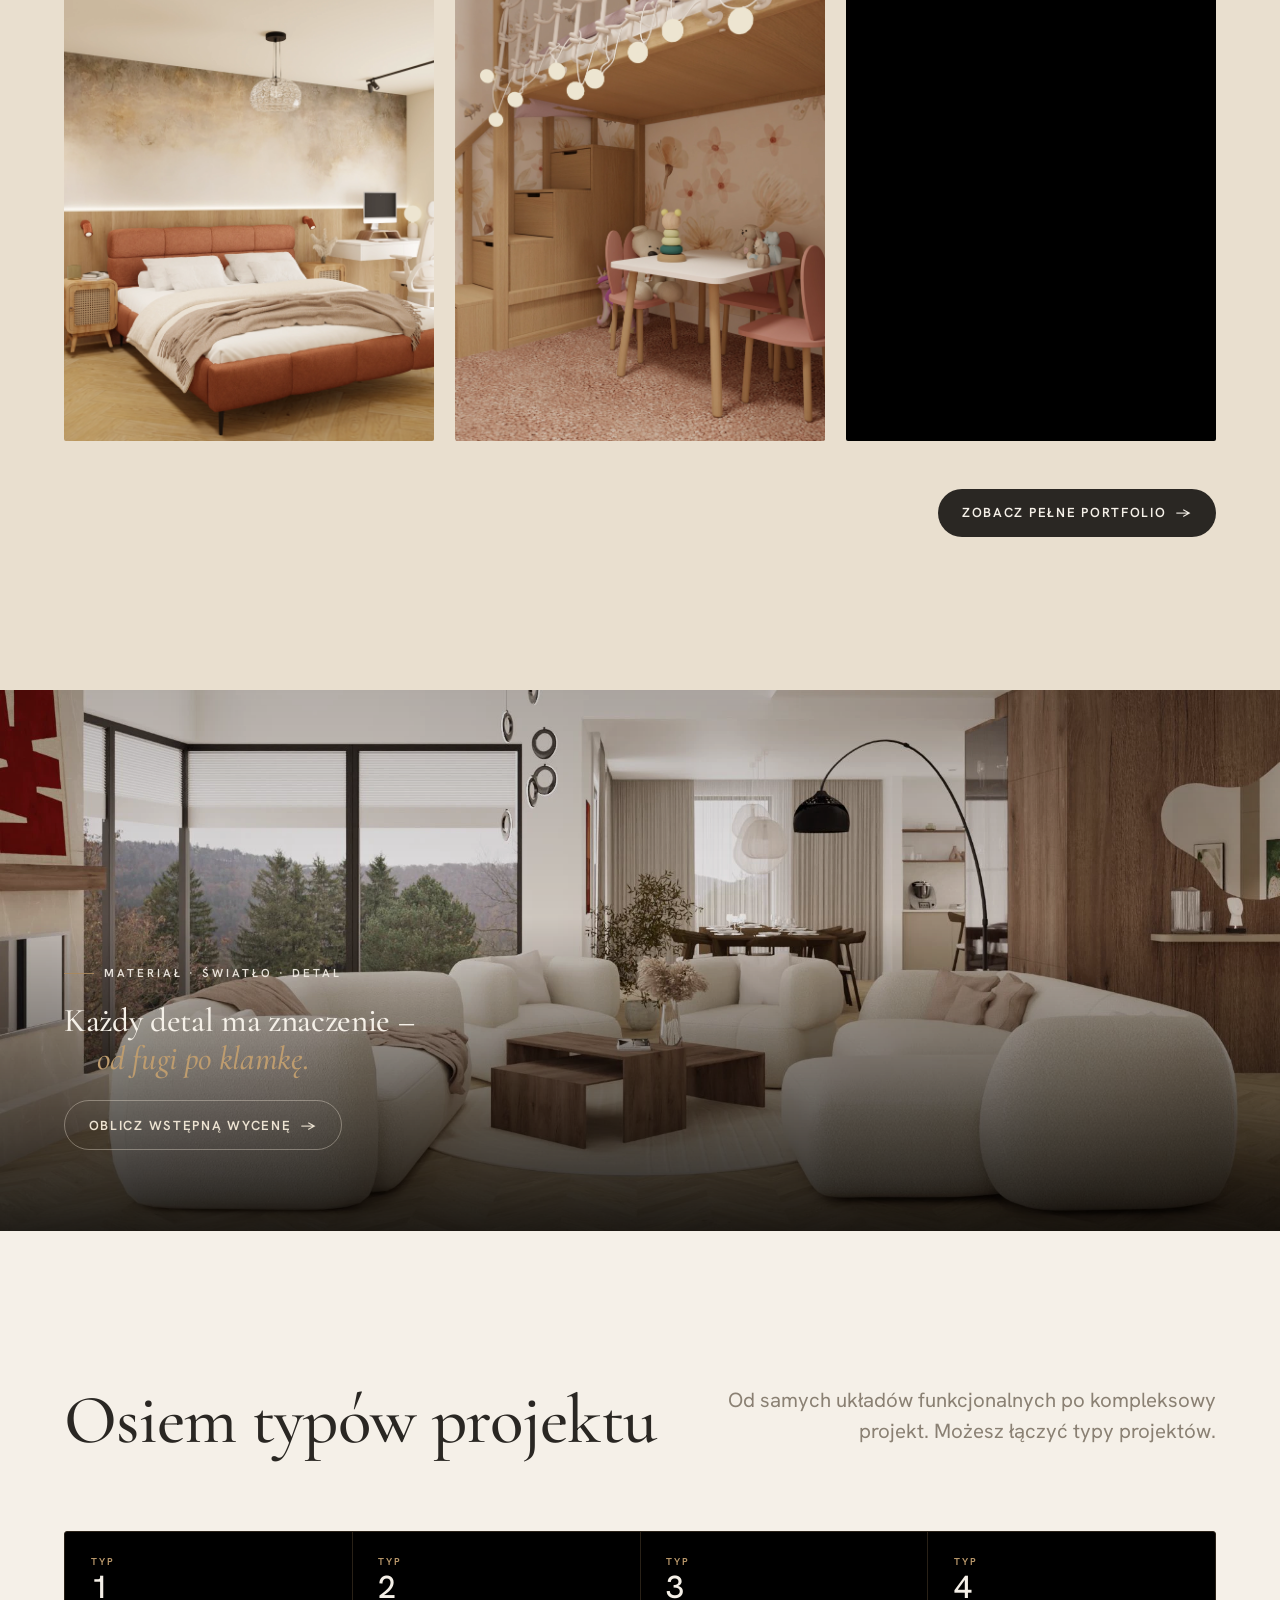
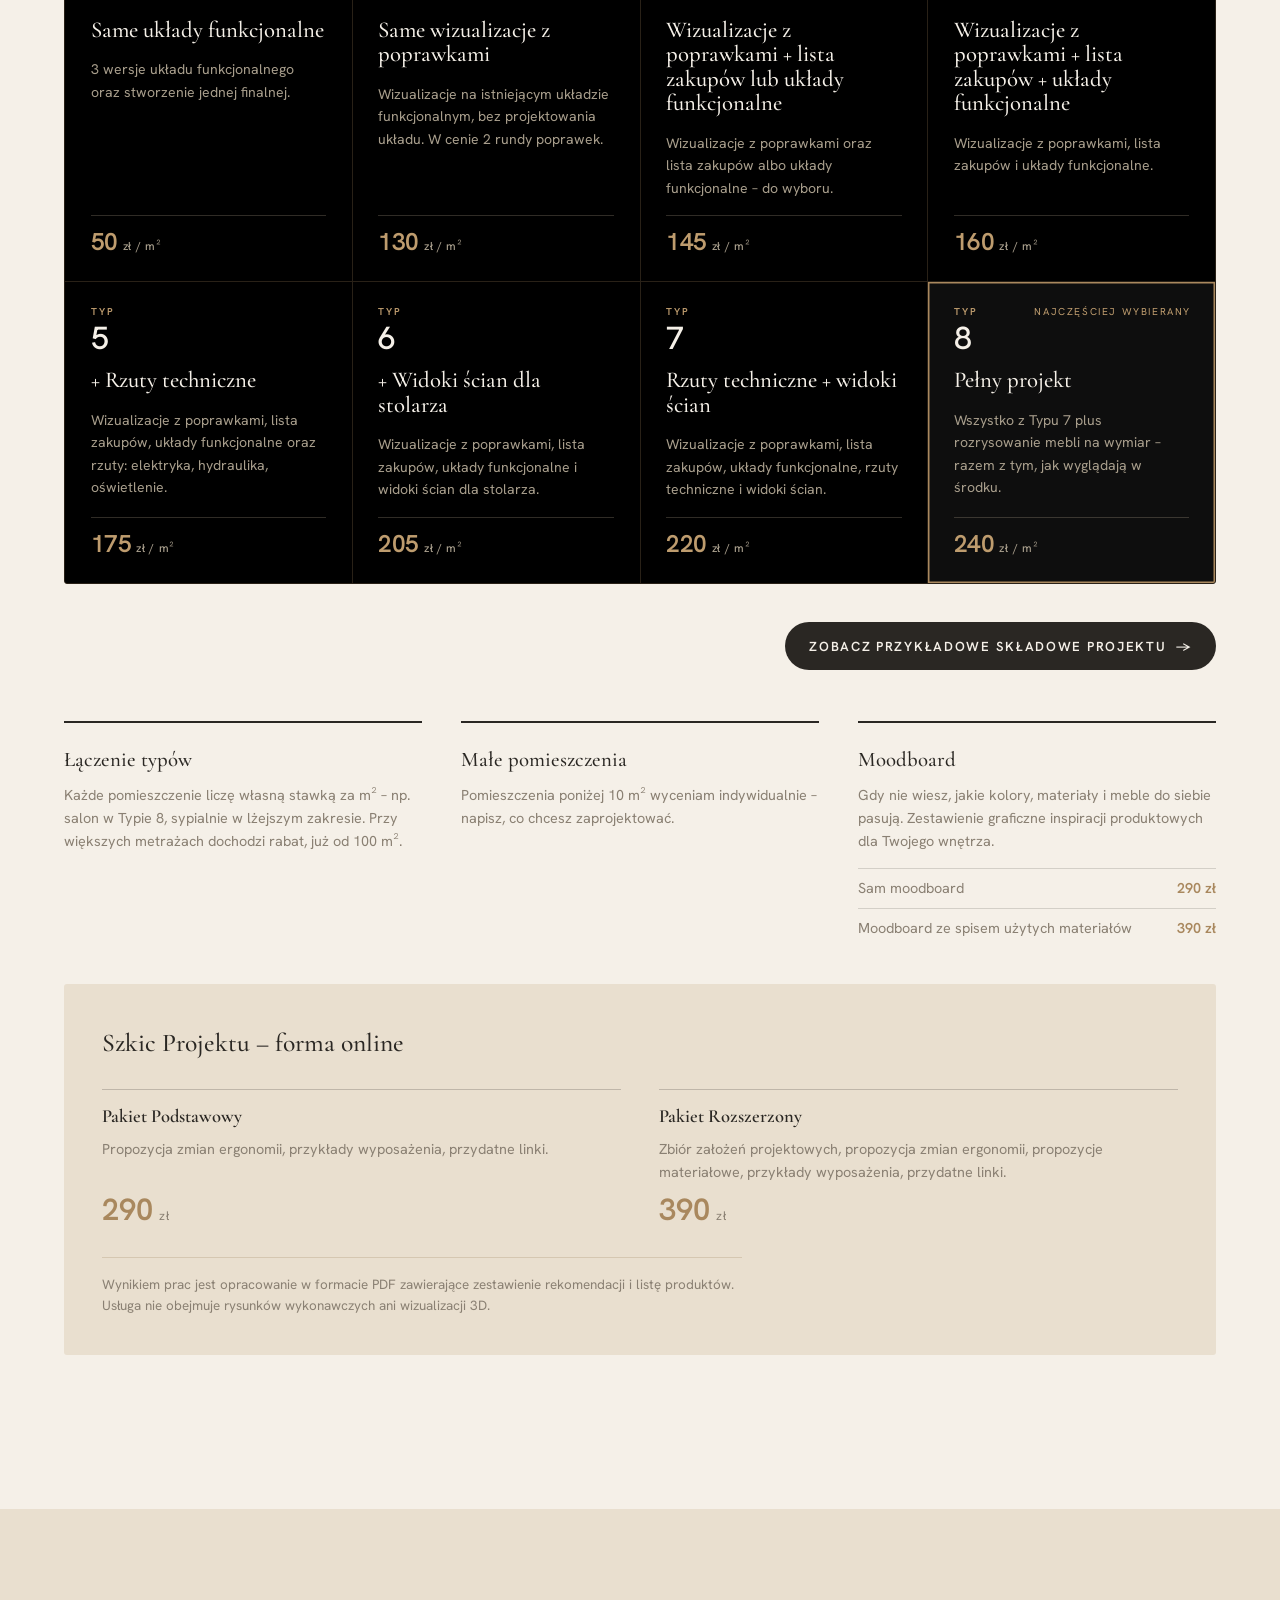
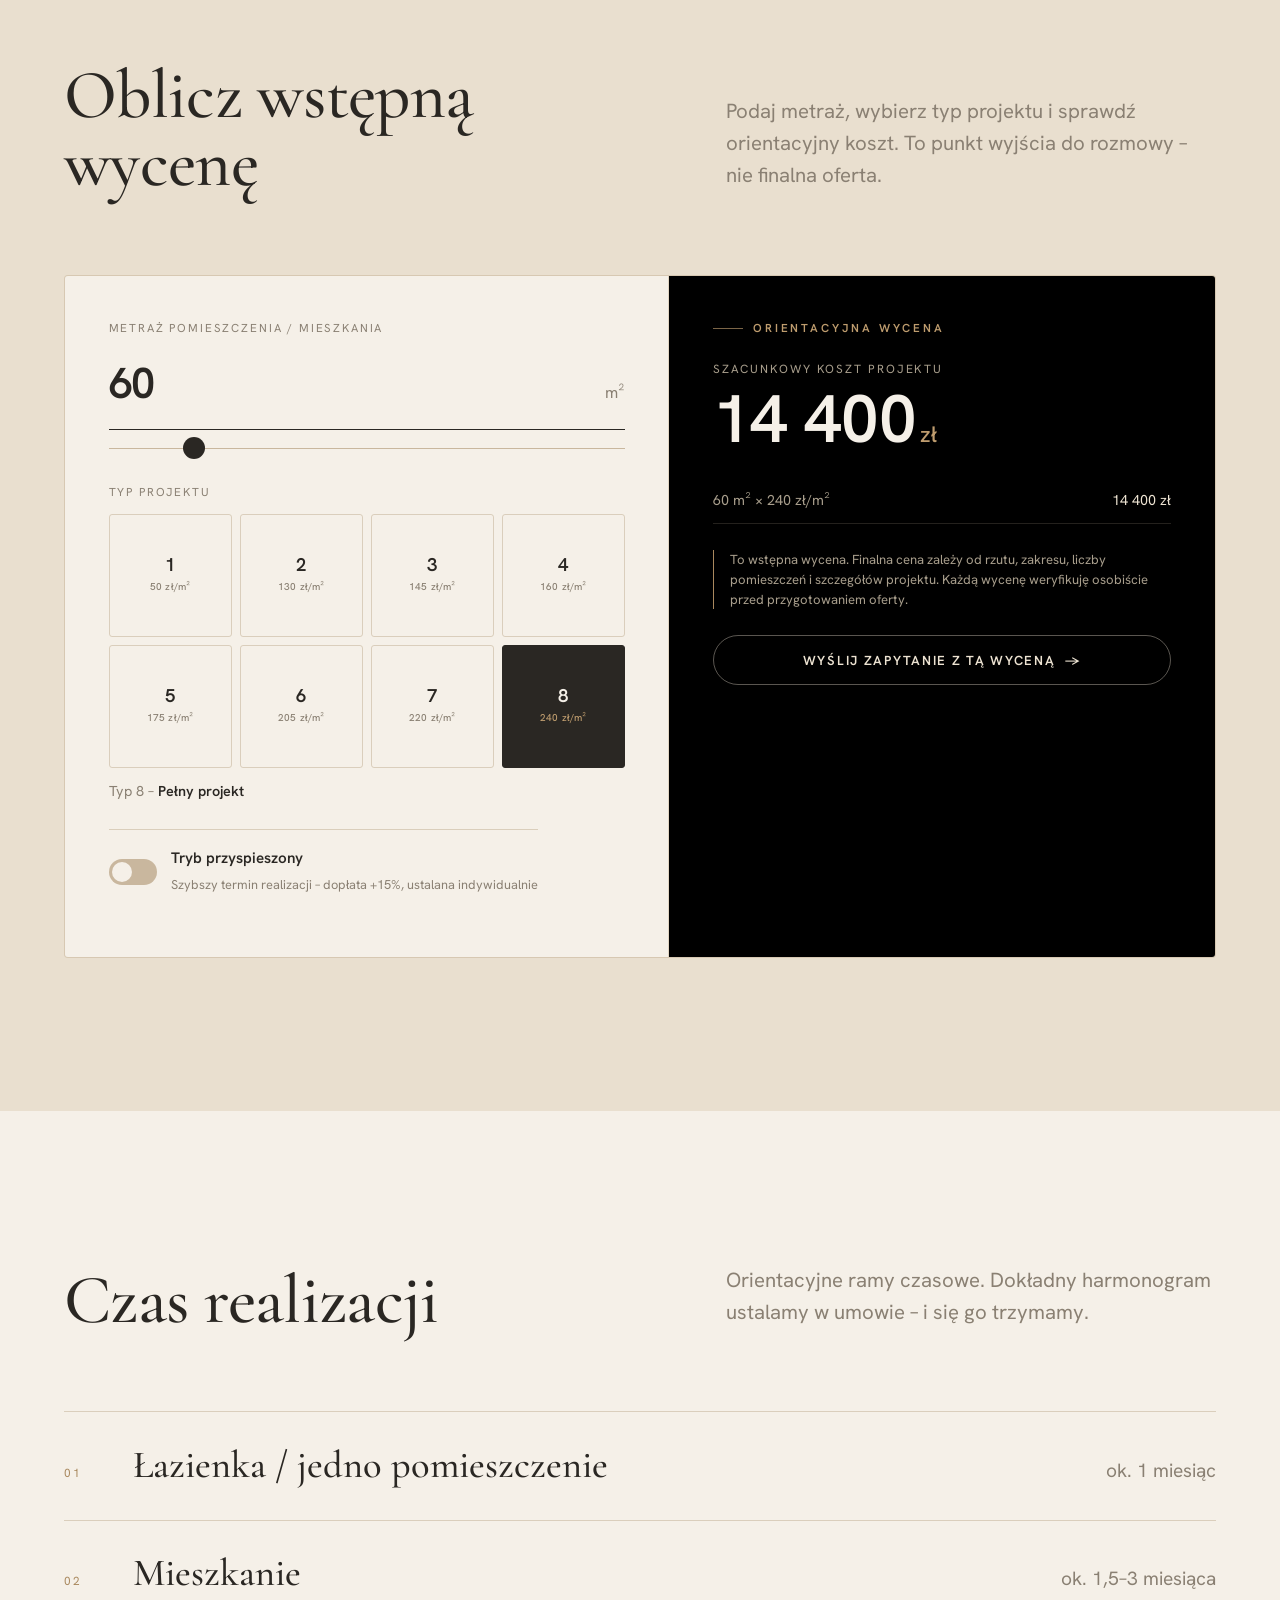
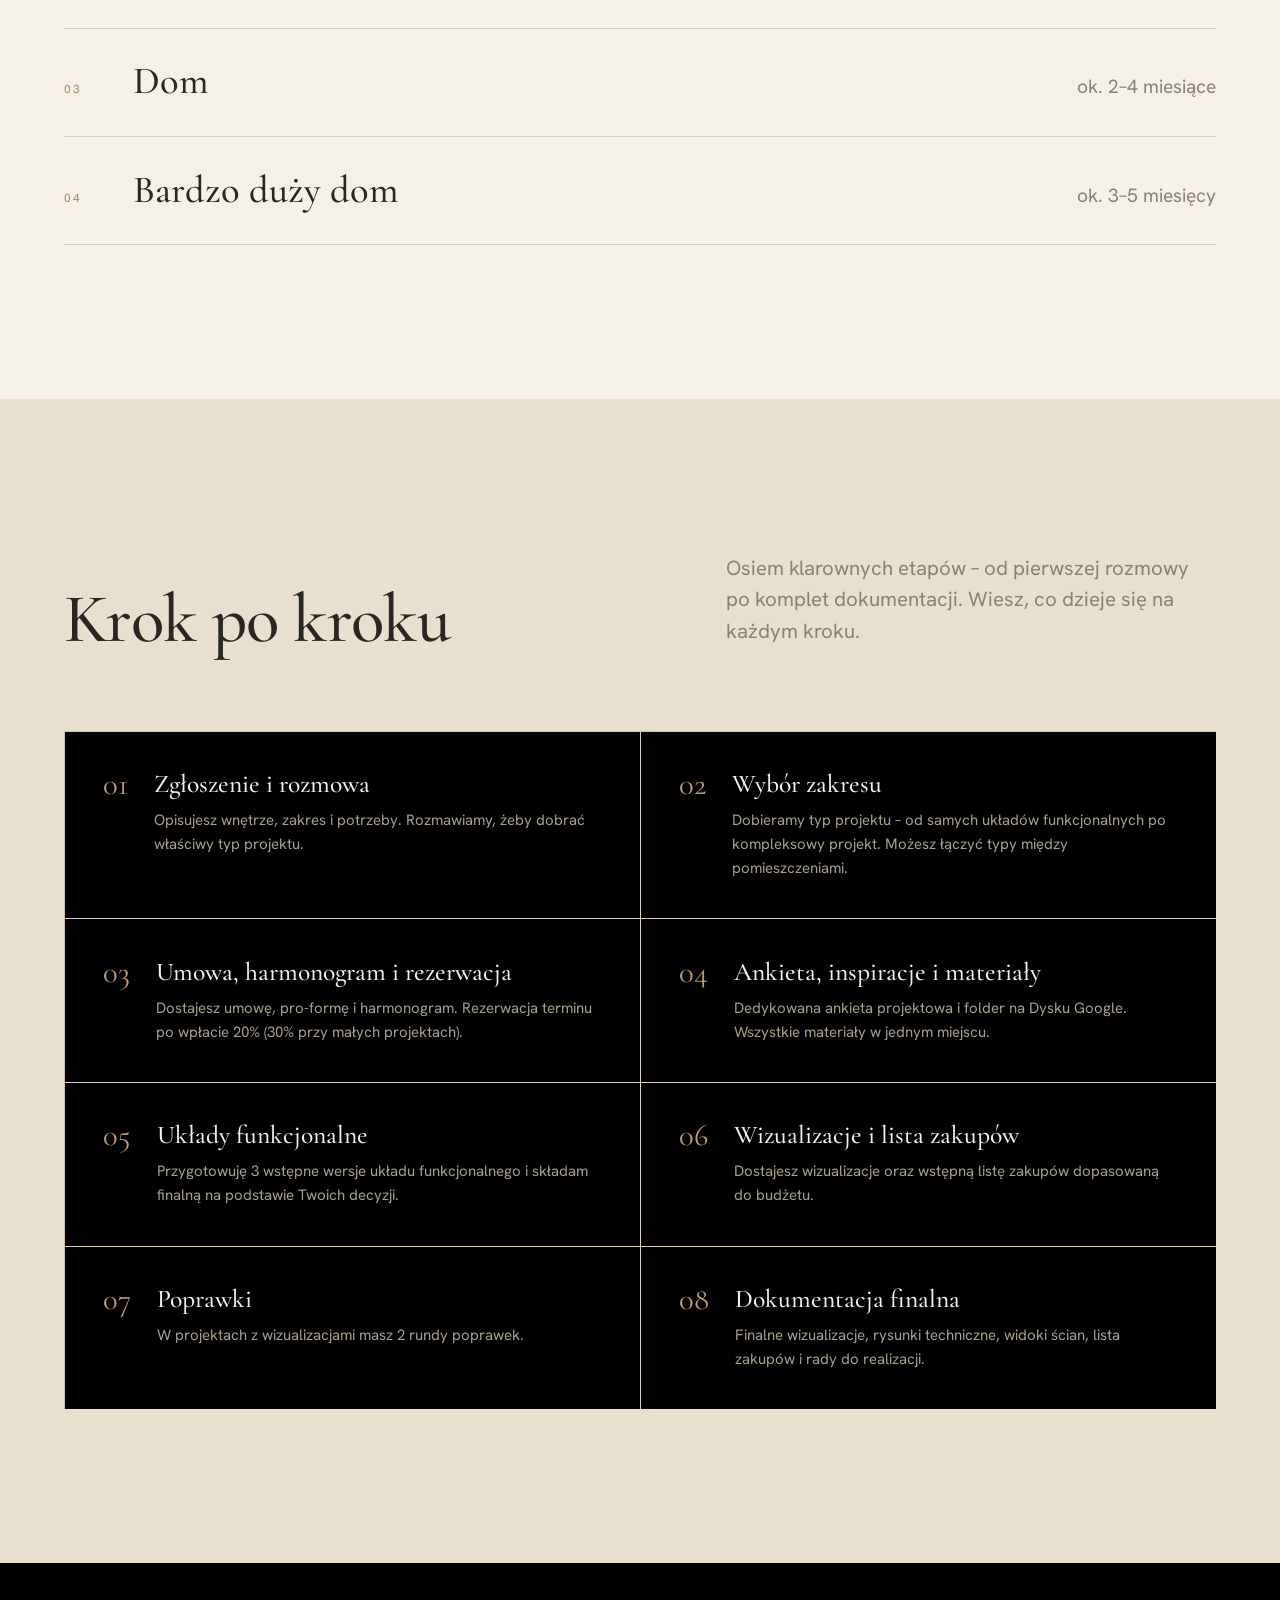
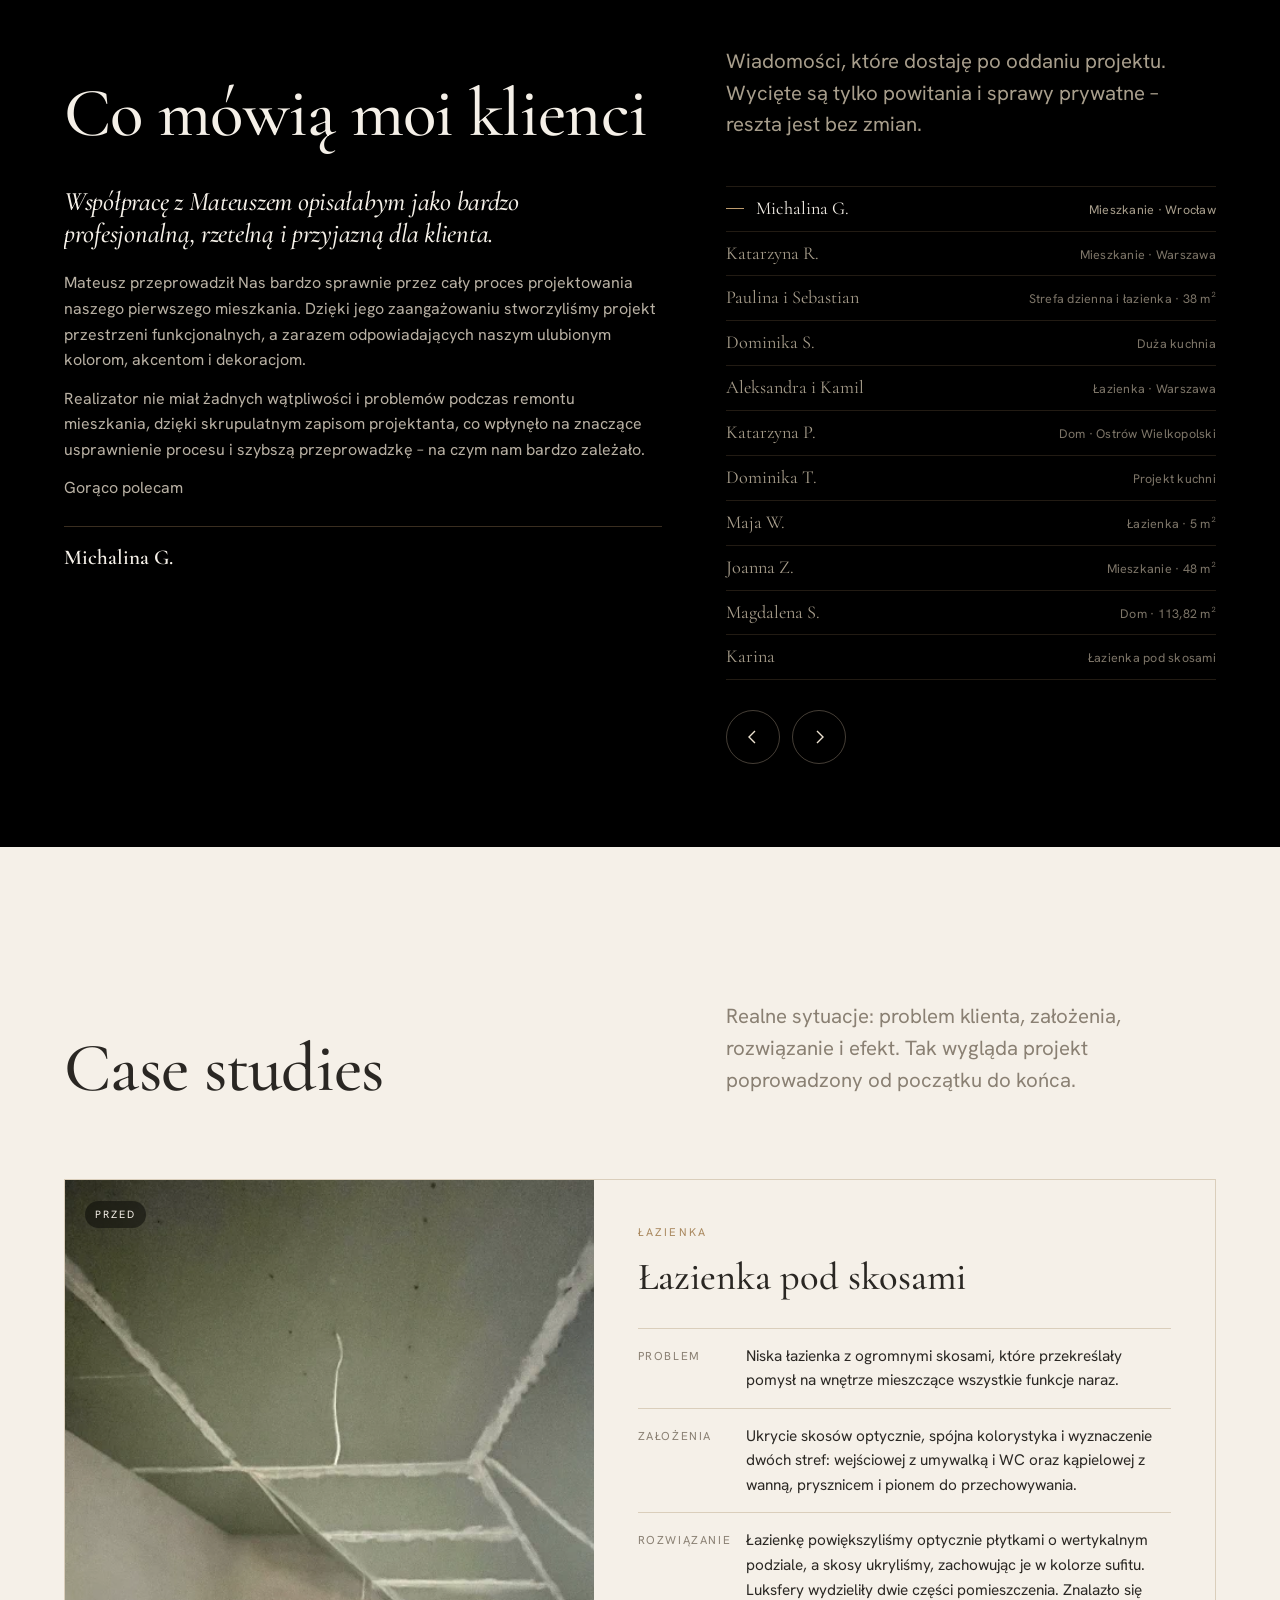
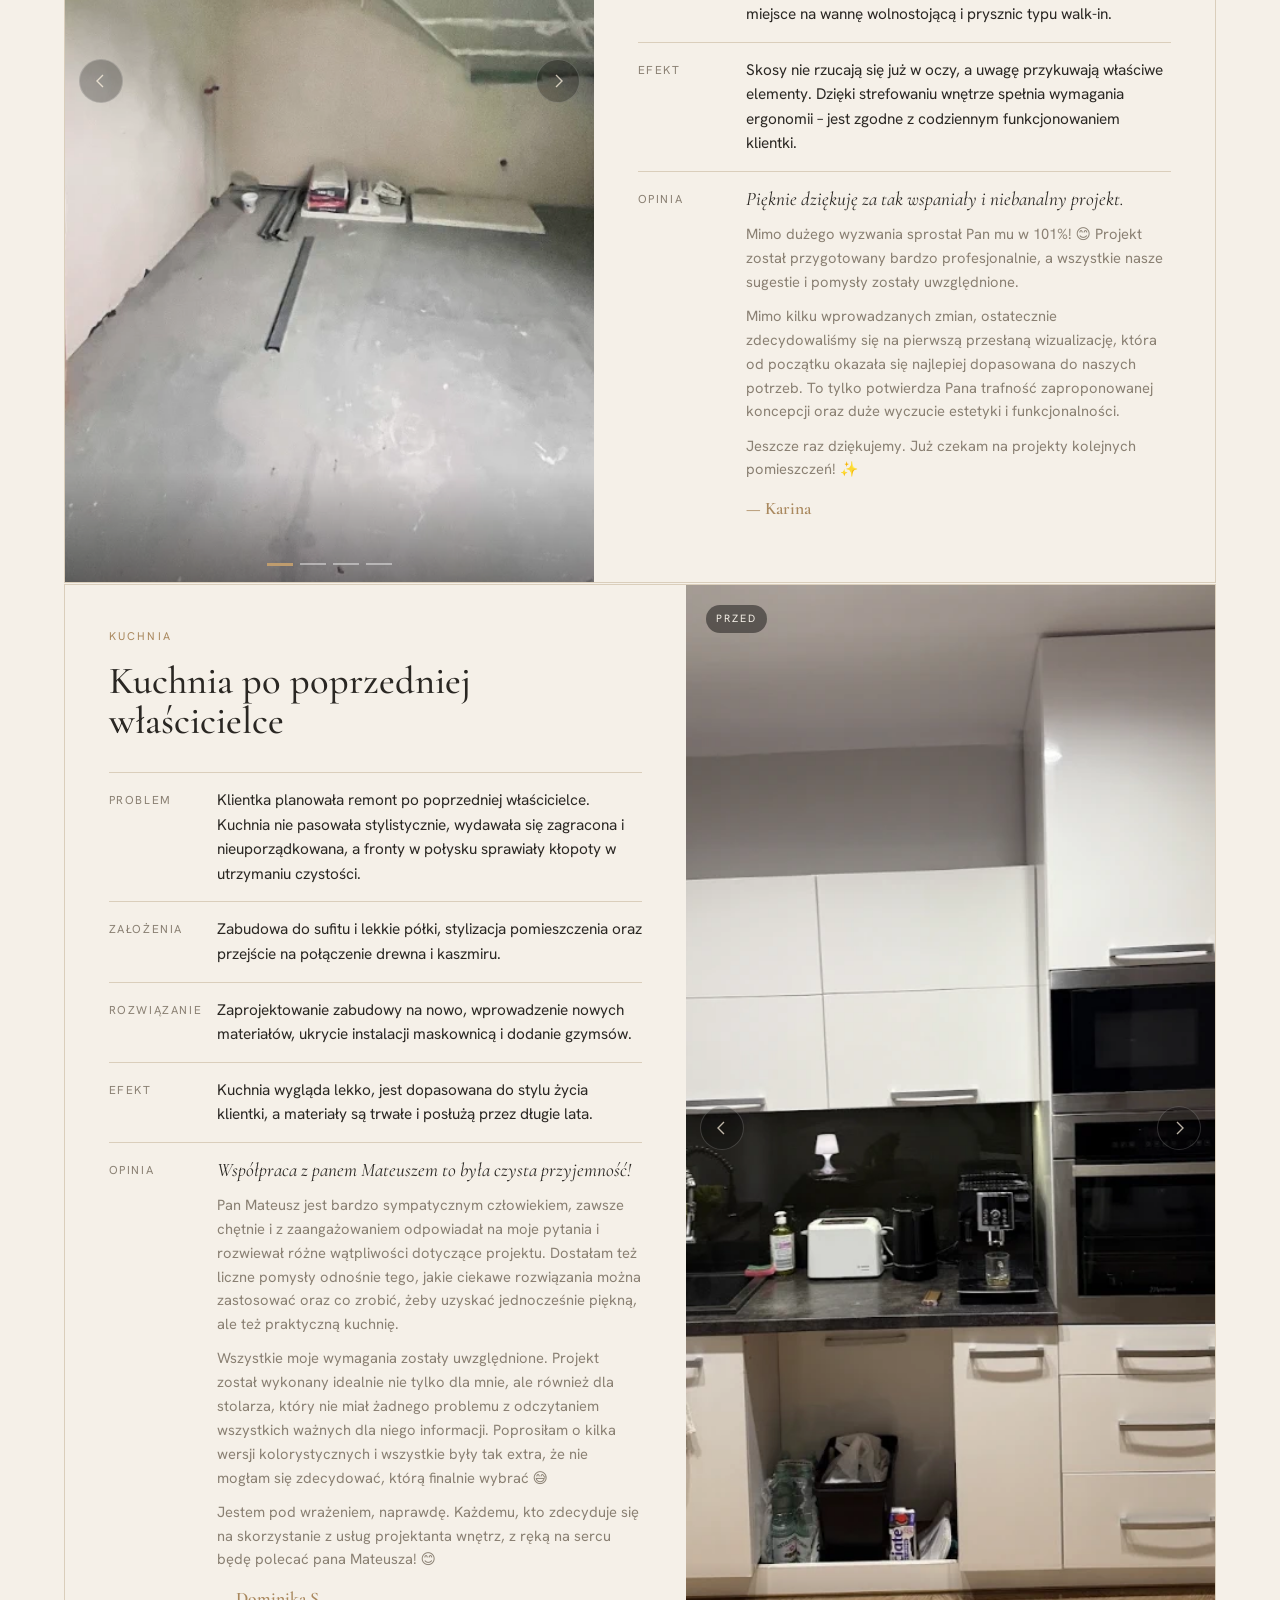
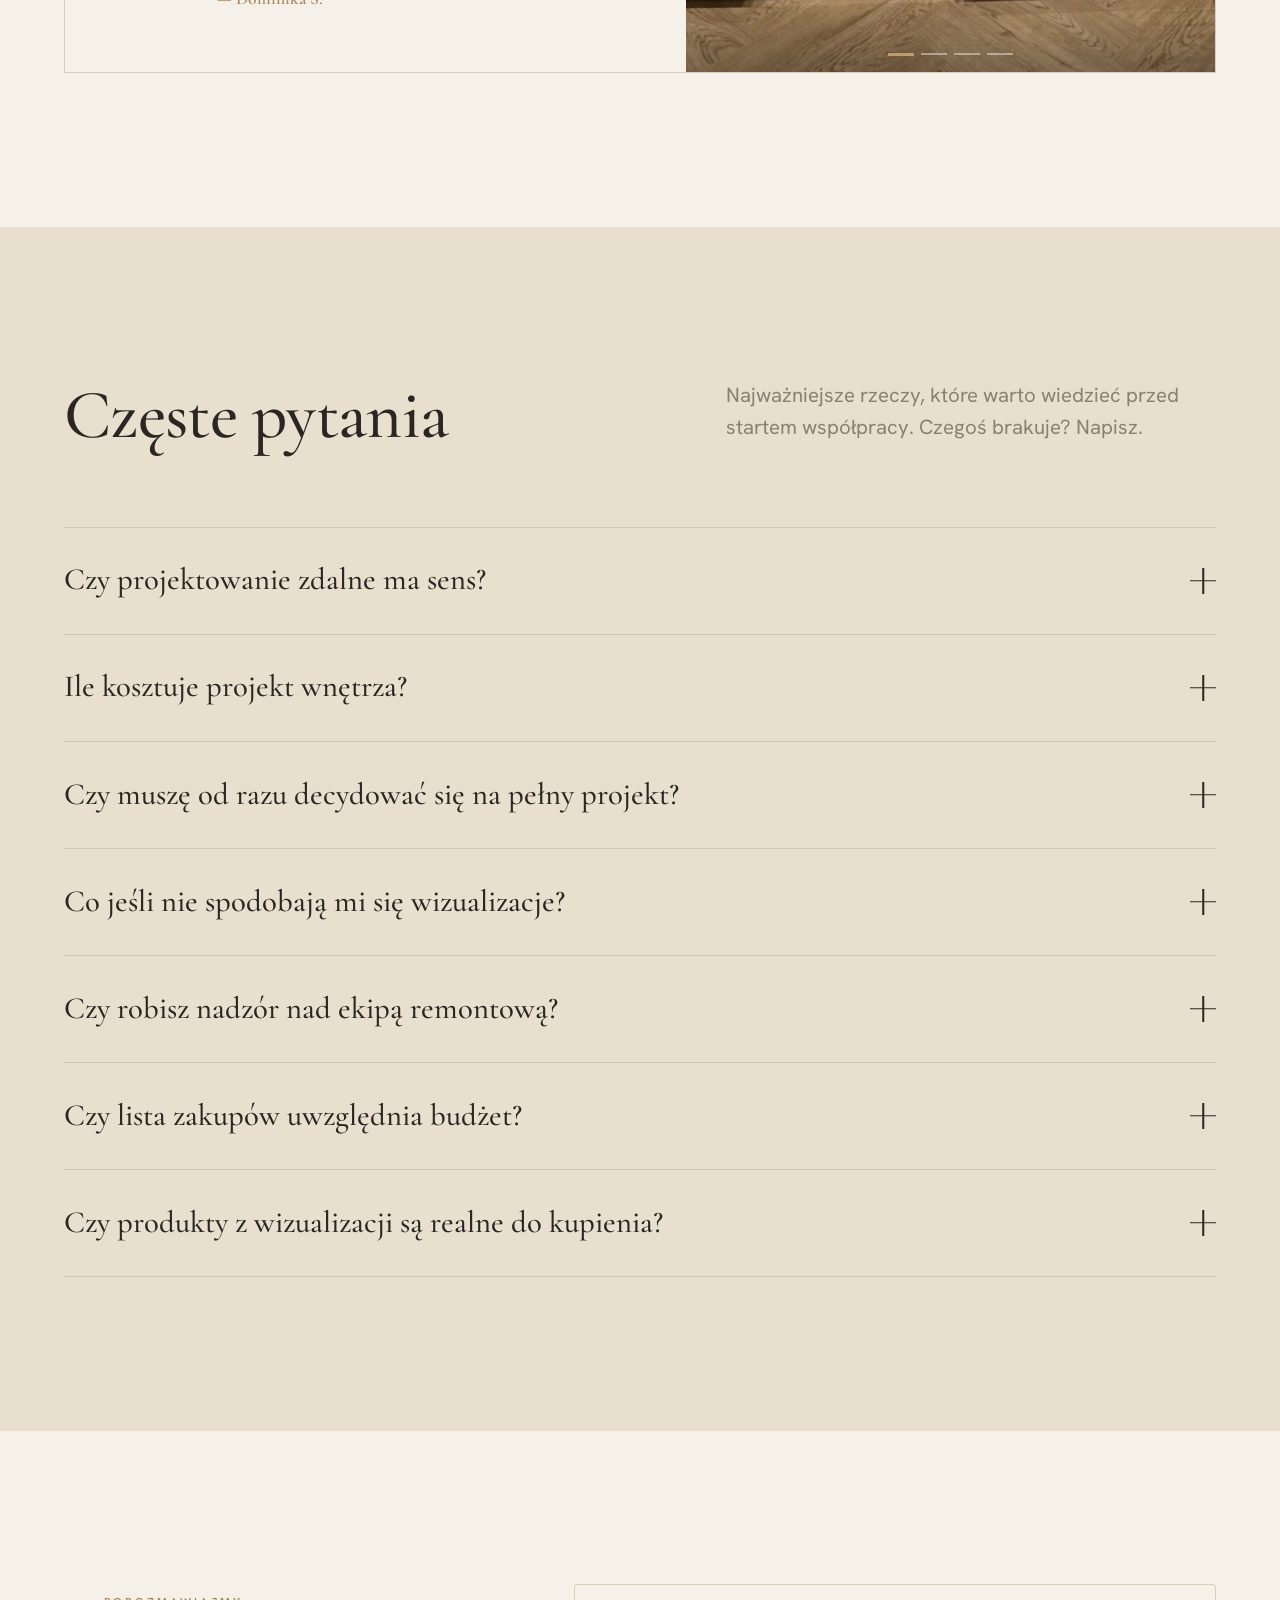
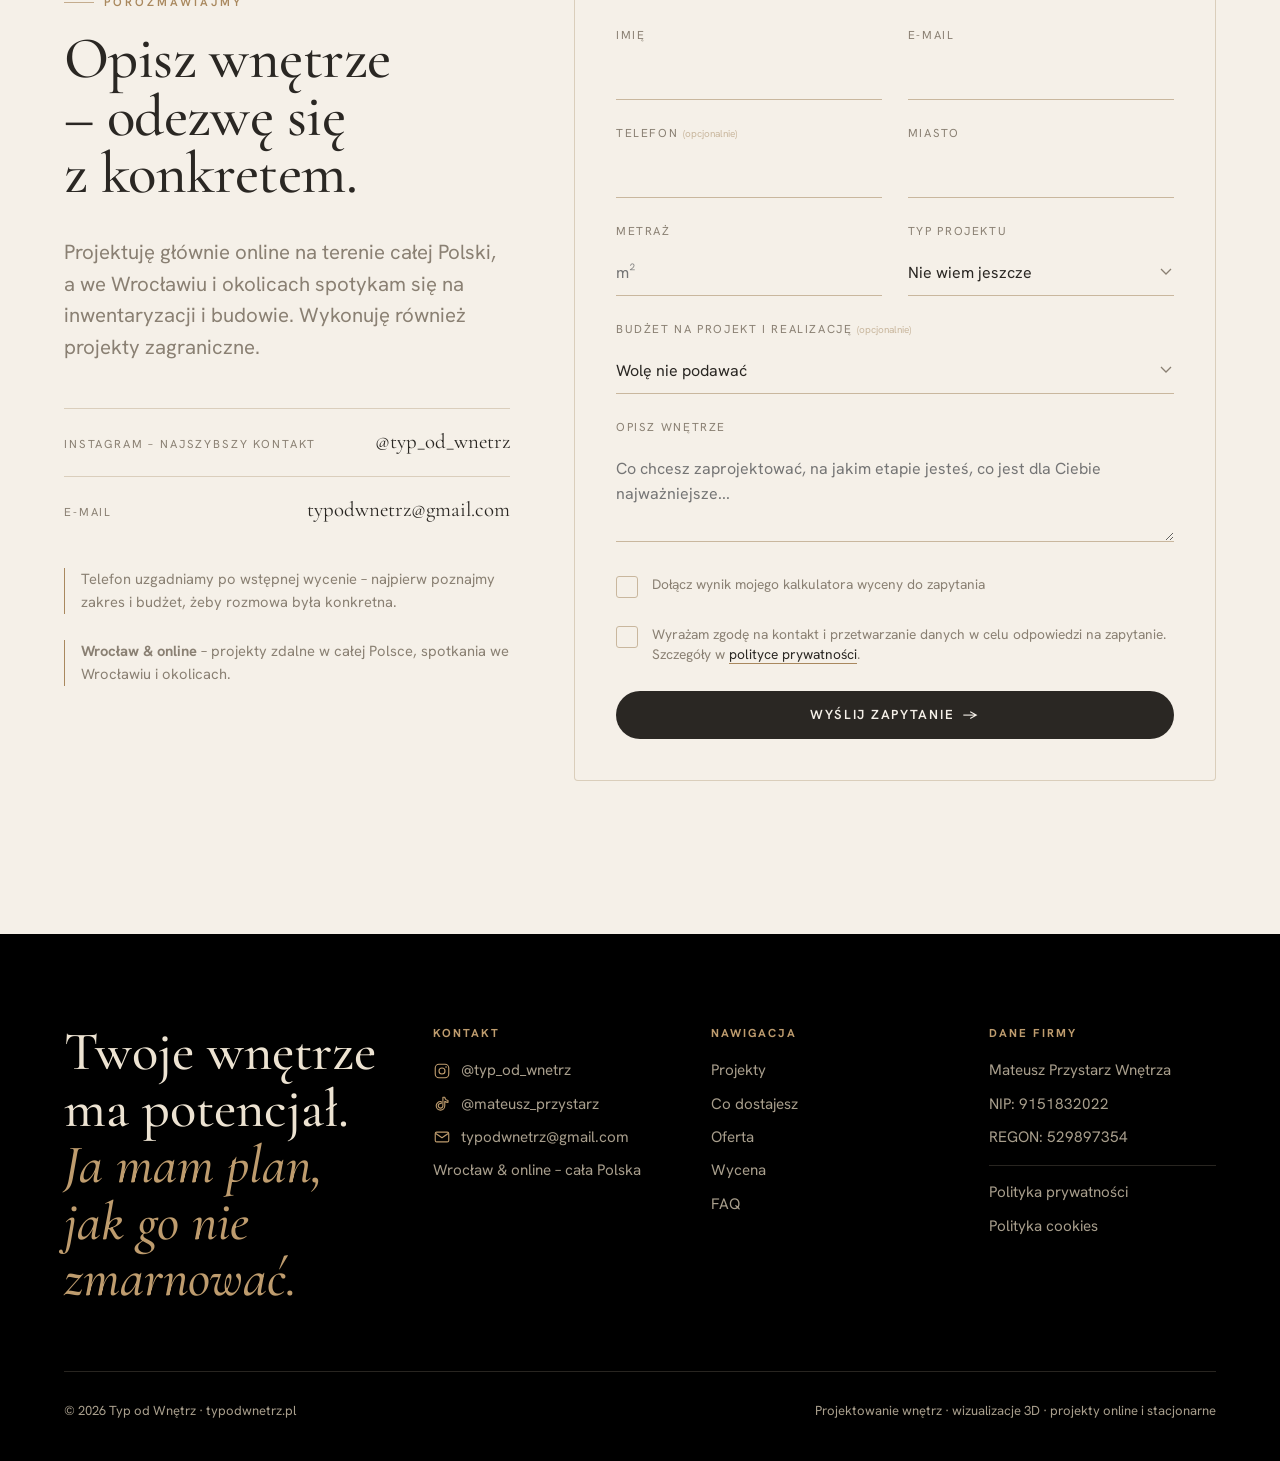
==== commit 896a9c85: "style(hero): tekst na telefonie większy o 20% Mnożnik --hero-txt 0.8 -> 0.96. Na ekranie 390 px nagł" ====
--- a/index.html
+++ b/index.html
@@ -65,7 +65,7 @@
   <link rel="preconnect" href="https://fonts.googleapis.com" />
   <link rel="preconnect" href="https://fonts.gstatic.com" crossorigin />
   <link href="https://fonts.googleapis.com/css2?family=Cormorant+Garamond:ital,wght@0,400;0,500;0,600;1,400;1,500&family=Hanken+Grotesk:wght@400;500;600;700&display=swap" rel="stylesheet" />
-  <link rel="stylesheet" href="styles.css?v=97" />
+  <link rel="stylesheet" href="styles.css?v=98" />
 </head>
 <body>
 
--- a/styles.css
+++ b/styles.css
@@ -1190,28 +1190,28 @@
      nagłówkiem i akapitem naraz, więc ich wzajemne proporcje zostają
      takie, jak zaprojektowane. 1 = stopnie sprzed powiększenia. */
   .hero__inner {
-    --hero-txt: 0.8;
+    --hero-txt: 0.96;
     /* Bliżej lewej krawędzi niż wspólny gutter strony (16 -> 12 px): kolumna
        tekstu jest tu wąska, więc ma się trzymać brzegu kadru. */
     padding-inline: 12px;
     padding-top: clamp(84px, 16vh, 128px); padding-bottom: clamp(28px, 4.5vh, 56px);
   }
 
-  /* Napisy zeszły dokładnie o połowę względem poprzedniej wersji: mnożnik
-     1,6 -> 0,8. Na ekranie 390 px nagłówek ma ~12,9 px zamiast ~25,8,
-     akapit ~10,5 zamiast ~21, mikro-etykieta ~8,4 zamiast ~16,8. Kadr
-     filmu zostaje przez to prawie nietknięty - o to w tym bloku chodzi. */
+  /* Napisy są małe z wyboru, żeby kadr filmu został prawie nietknięty.
+     Mnożnik szedł 1,6 -> 0,8 (o połowę), potem 0,8 -> 0,96 (+20%). Na
+     ekranie 390 px nagłówek ma ~15,5 px, akapit ~12,6, mikro-etykieta ~10,1. */
   /* Sufit 1,1x na mikro-etykiecie pilnuje jej tylko przy wyższych mnożnikach:
      „Studio projektowe · Wrocław & online" to 36 wersalików i powyżej tego
      stopnia nie mieści się w jednym wierszu na 360-390 px, a złamane na dwa
-     czyta się gorzej niż mniejsze. Przy 0,8 sufit nic nie robi. */
+     czyta się gorzej niż mniejsze. Przy 0,96 sufit nic nie robi. */
   .hero__kicker { font-size: calc(0.66rem * min(var(--hero-txt), 1.1)); letter-spacing: 0.06em; opacity: 0.8; }
 
   /* max-width w `ch` kurczy się razem z pismem, więc limit musi iść odwrotnie
      do mnożnika, żeby SZEROKOŚĆ kolumny w pikselach została ta sama:
-     17ch przy 1x, ~26ch przy 1,6x, 52ch przy 0,8x. Dzięki temu podział
-     wiersza zaprojektowany w HTML (<br /> po „Dom bez stresu") zostaje
-     nienaruszony, a limit nigdy nie łamie drugiej linii od siebie. */
+     17ch przy 1x, ~26ch przy 1,6x. Przy małych mnożnikach (0,8–0,96) stoi
+     luźne 52ch - nagłówek jest wtedy tak mały, że limitu i tak nie sięga,
+     więc podział wiersza zaprojektowany w HTML (<br /> po „Dom bez stresu")
+     zostaje nienaruszony, a limit nigdy nie łamie drugiej linii od siebie. */
   .hero h1 { font-size: calc(clamp(1.07rem, 4.13vw, 1.53rem) * var(--hero-txt)); font-weight: 400; line-height: 1.16; margin-top: 0.5em; max-width: 52ch; }
 
   /* twarde łamanie wiersza z desktopu psuje akapit na wąskim ekranie */
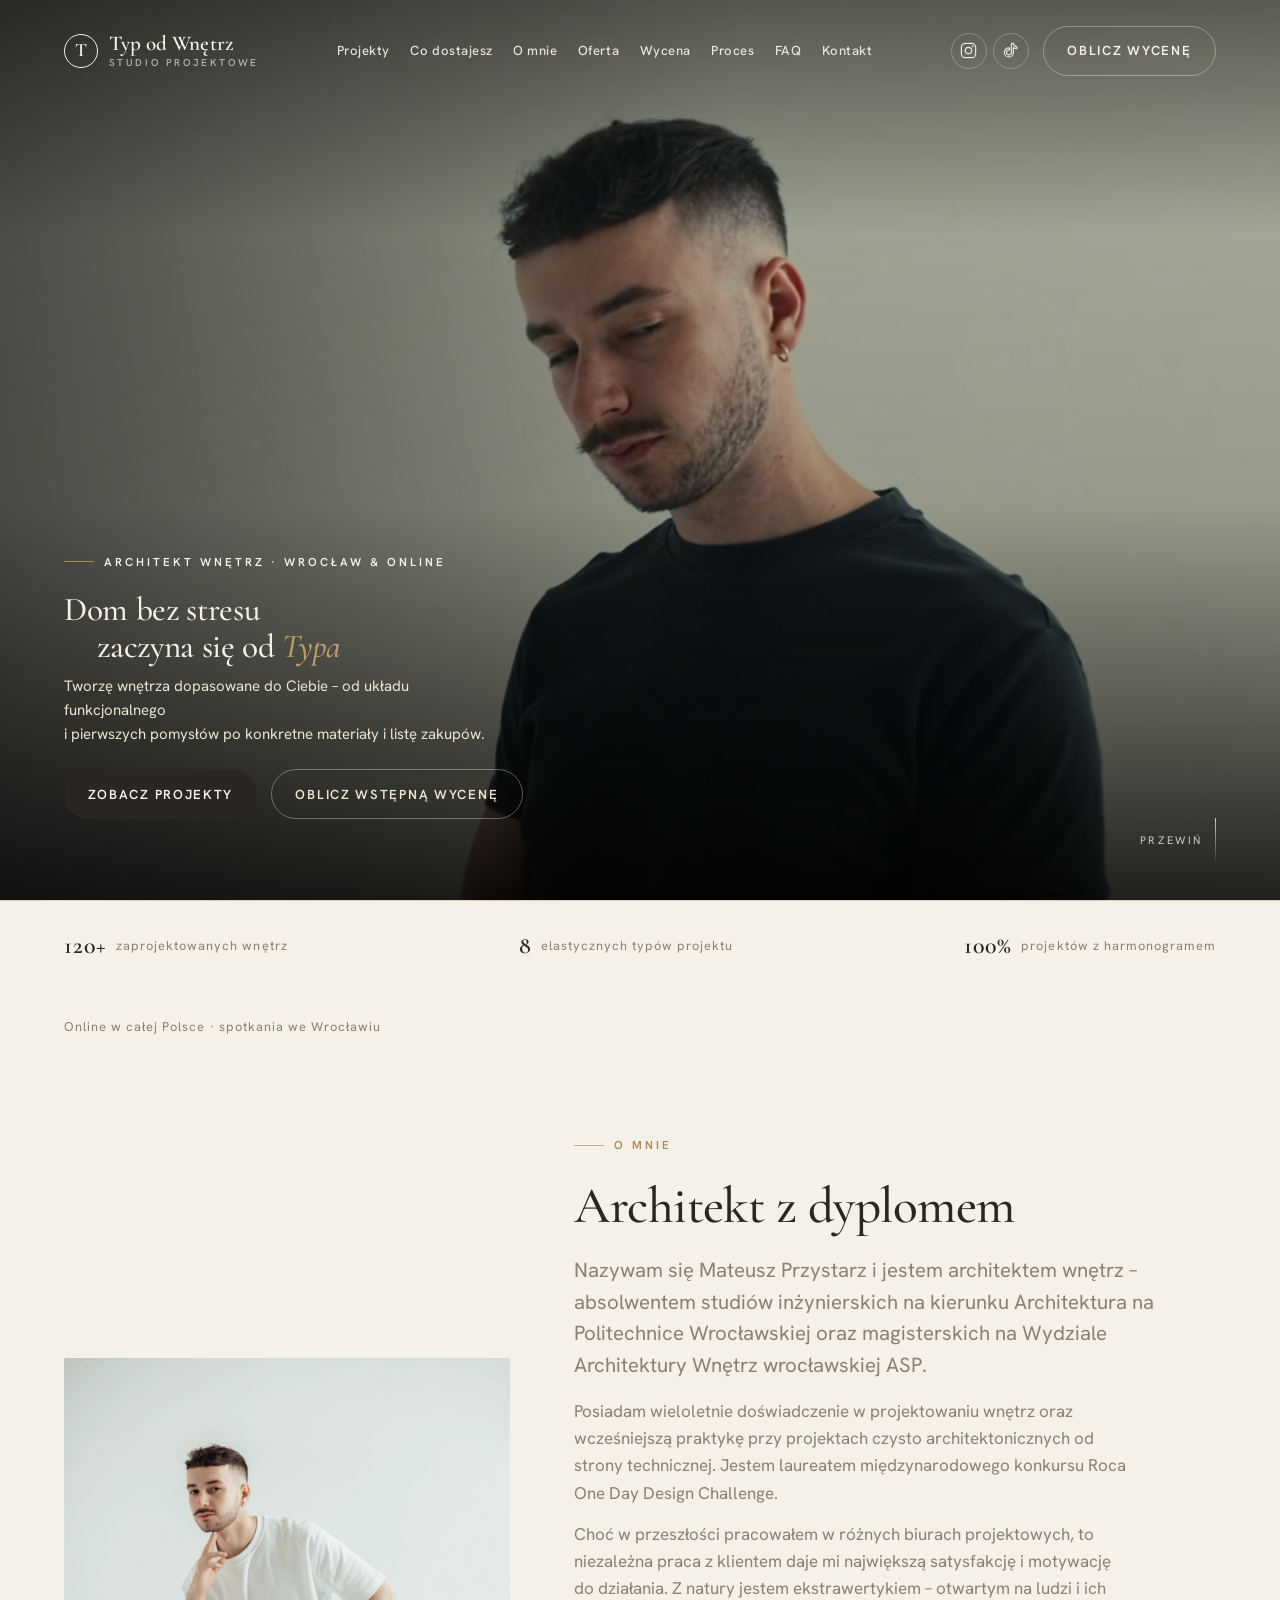
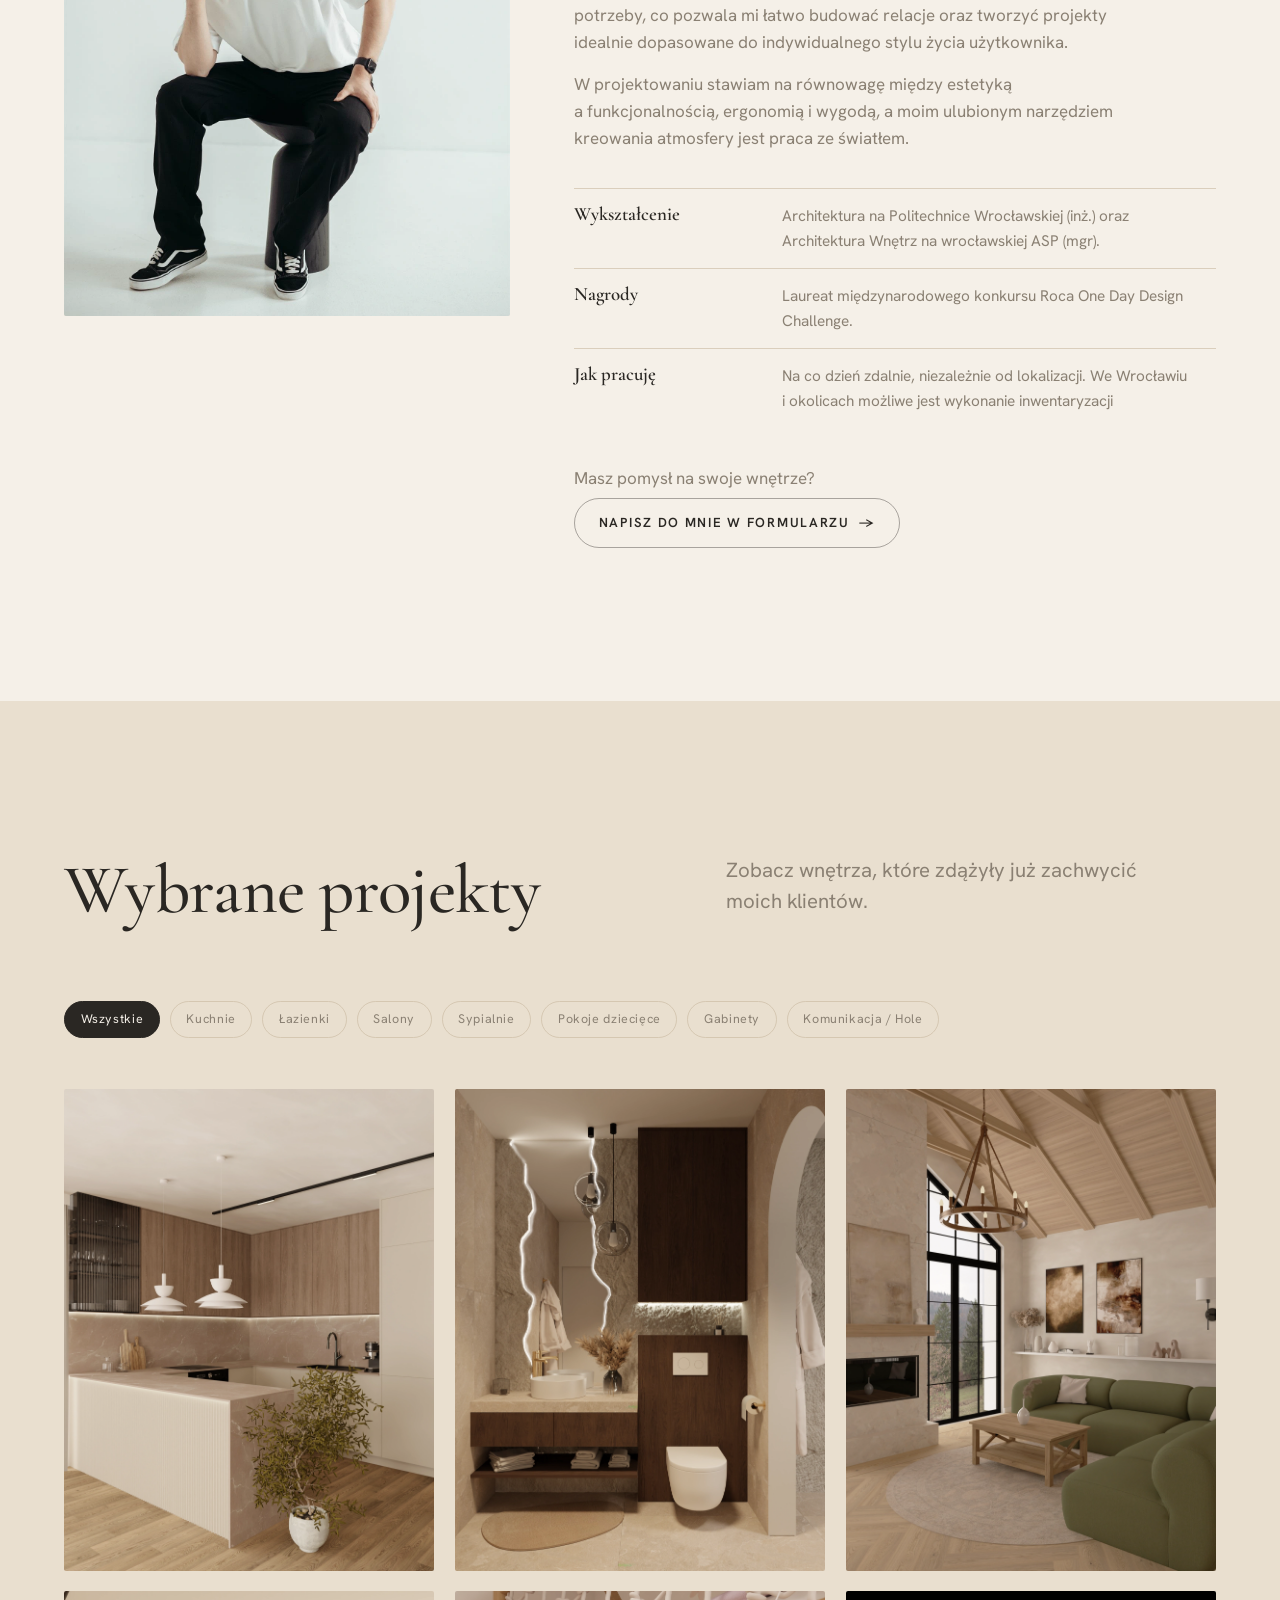
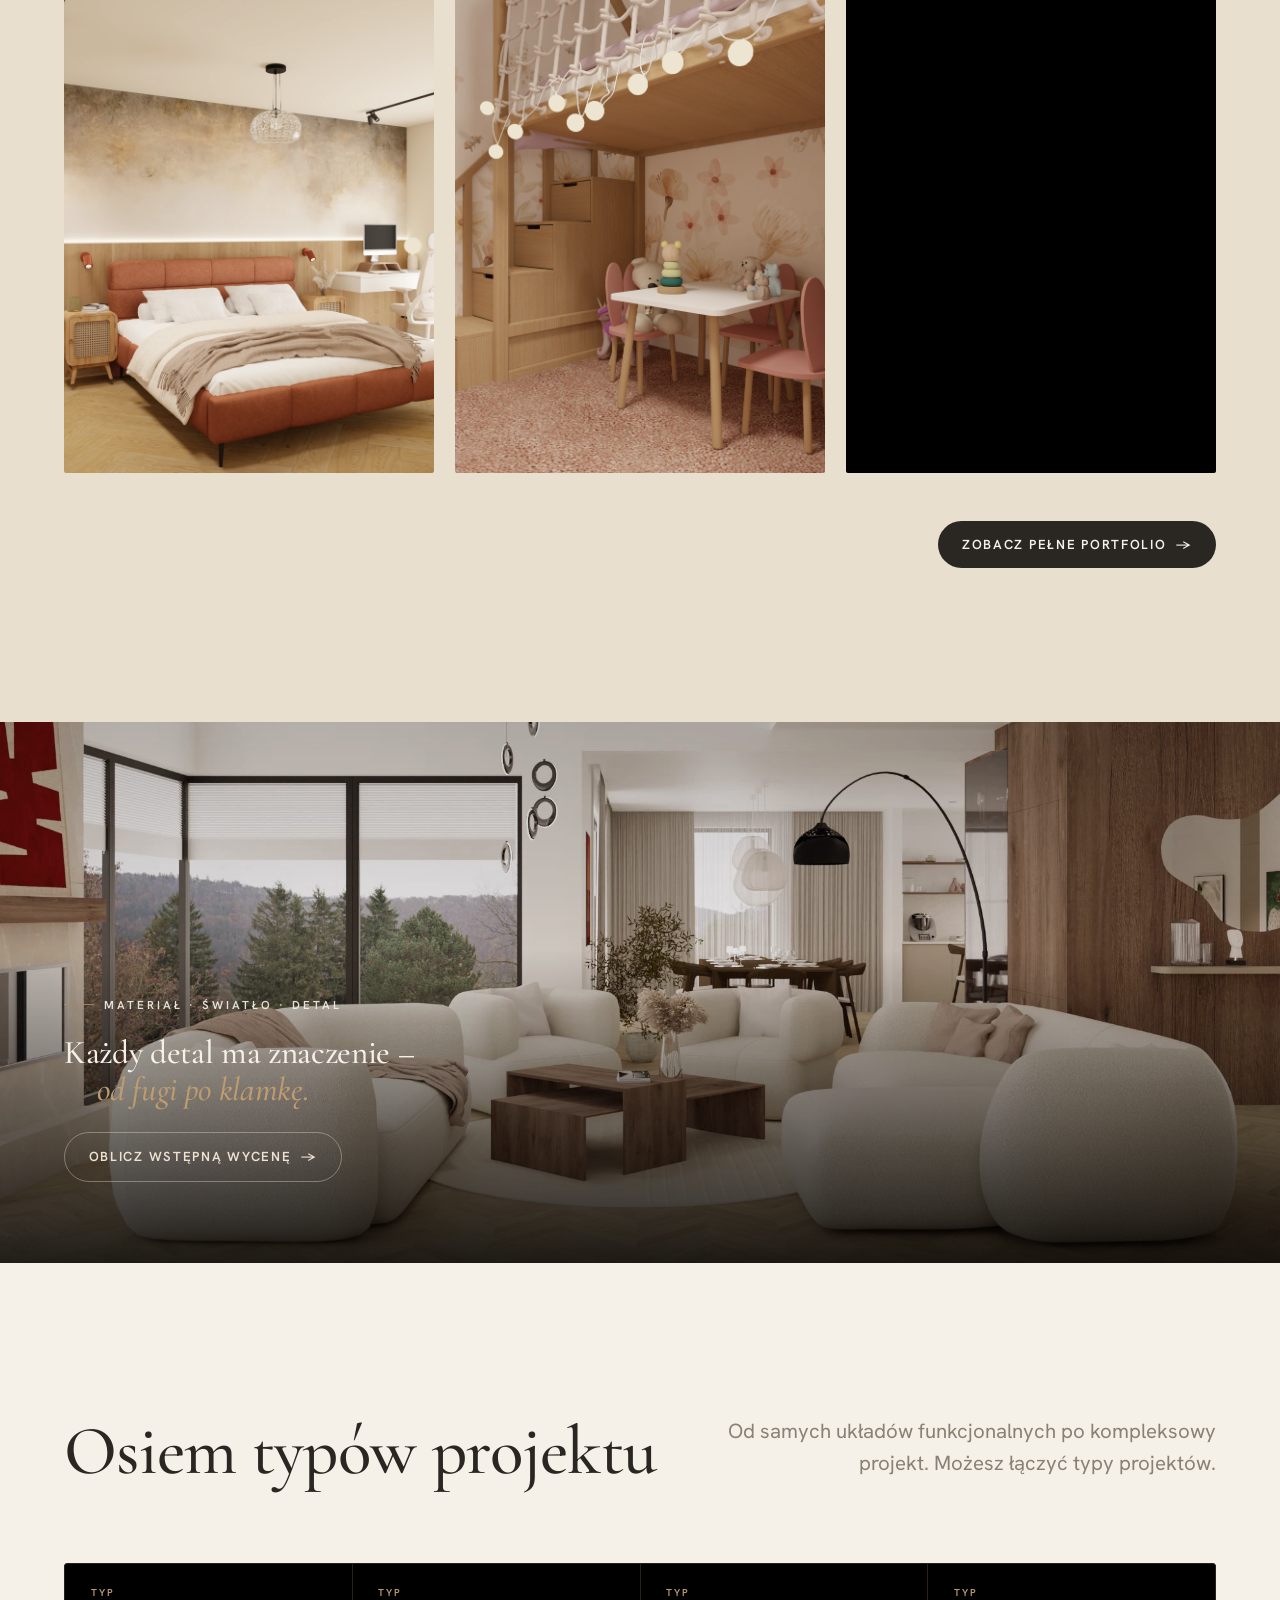
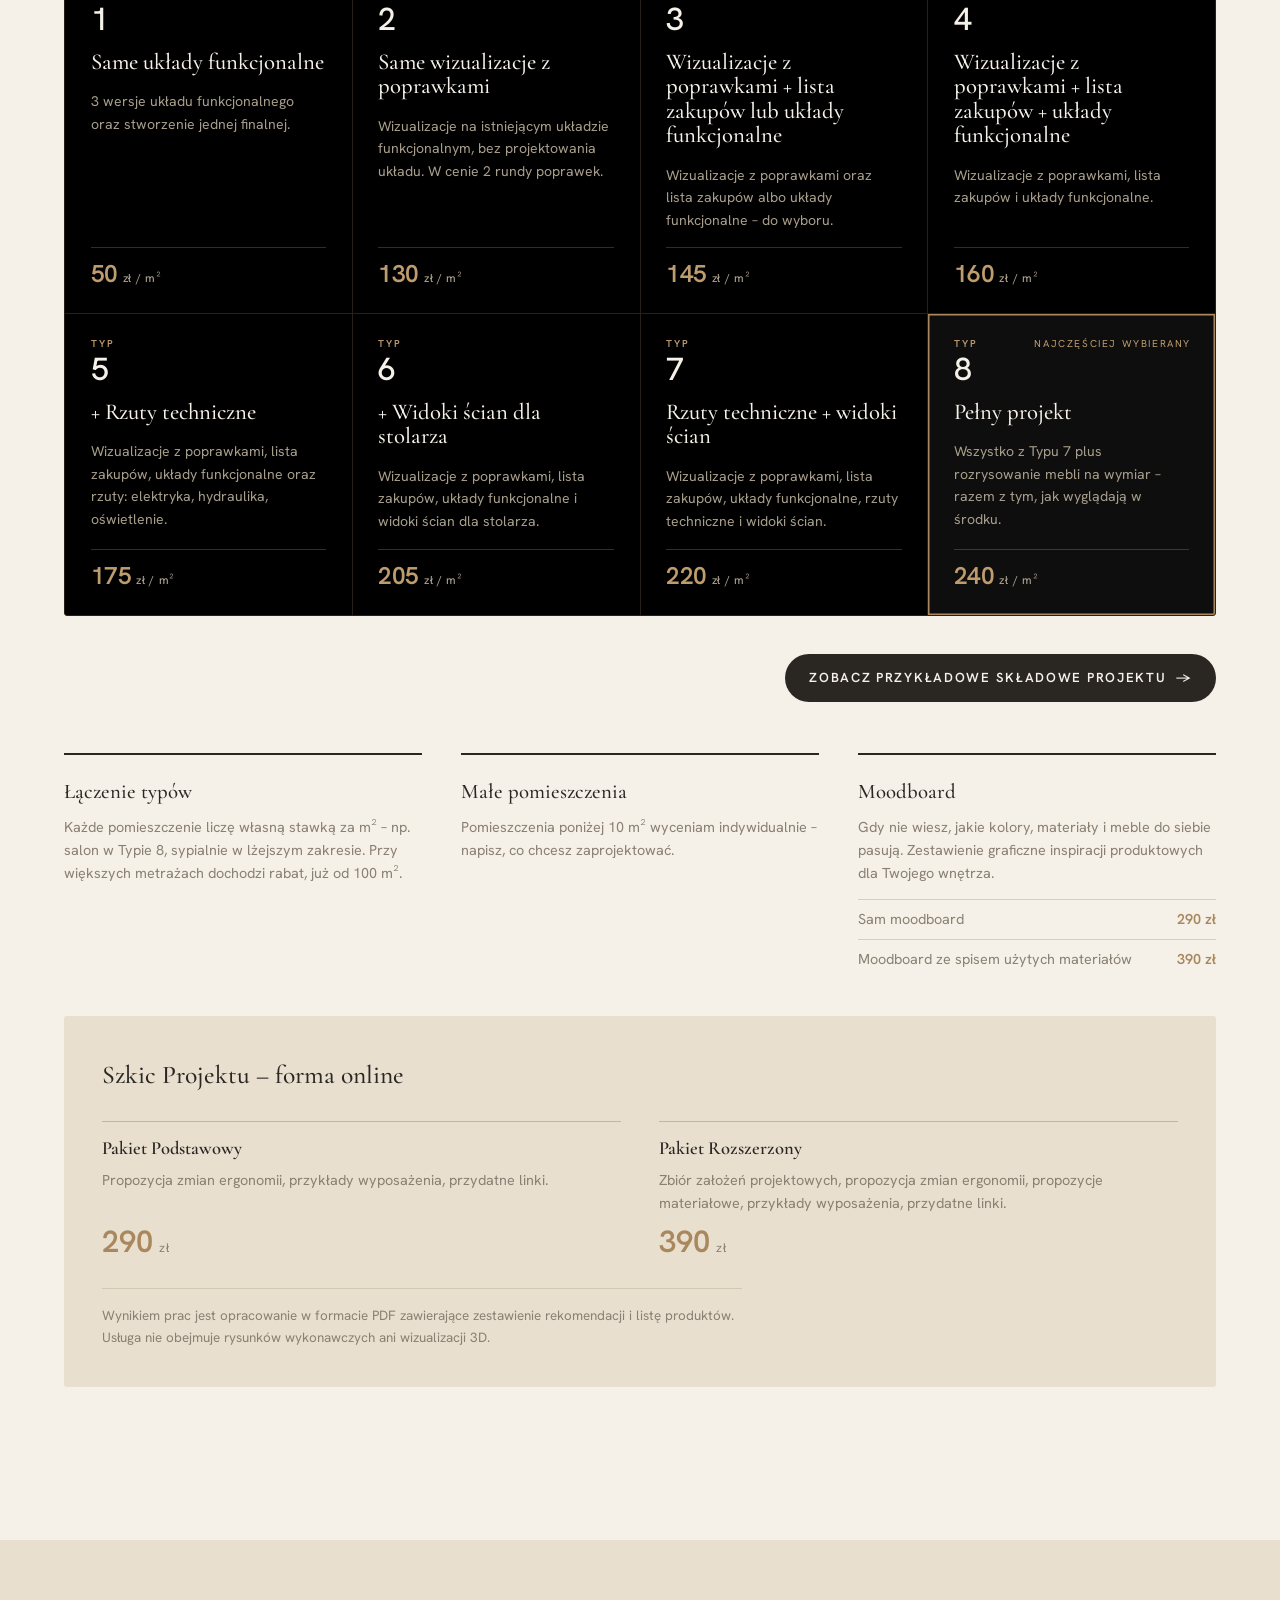
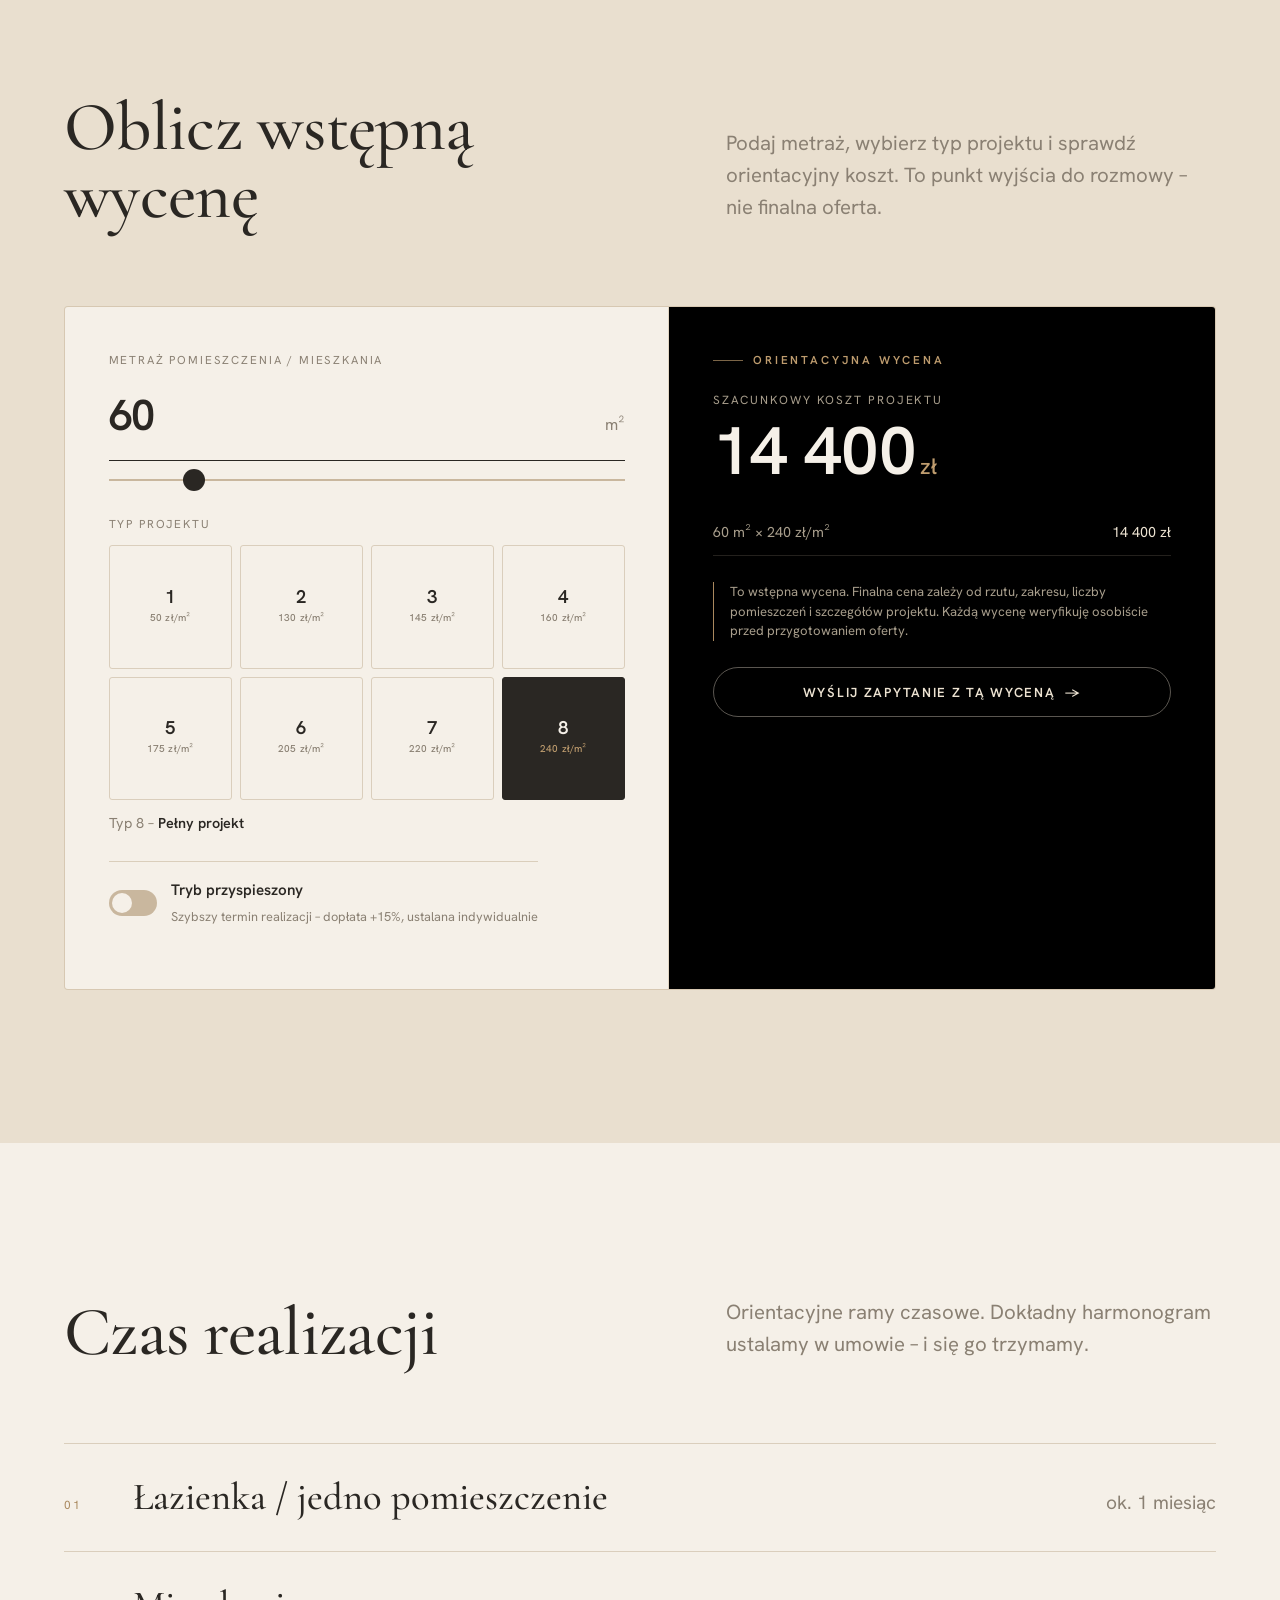
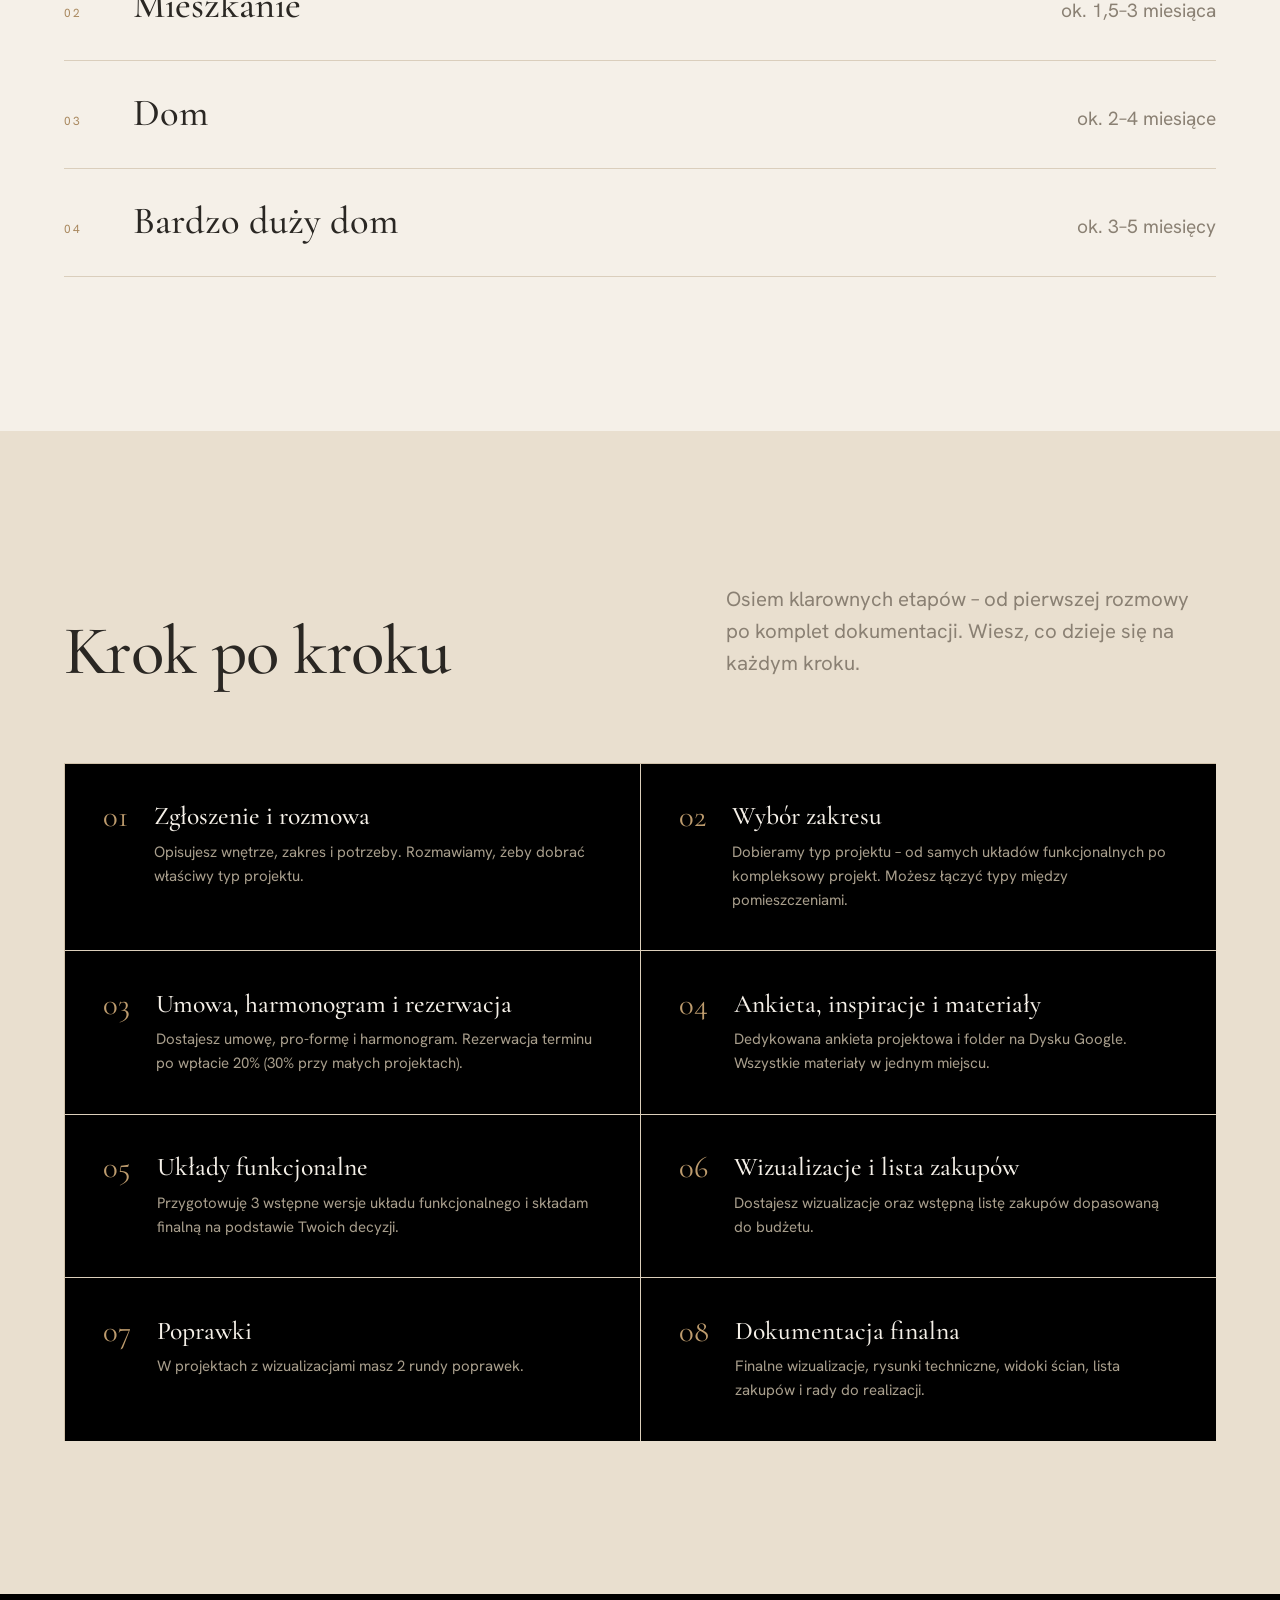
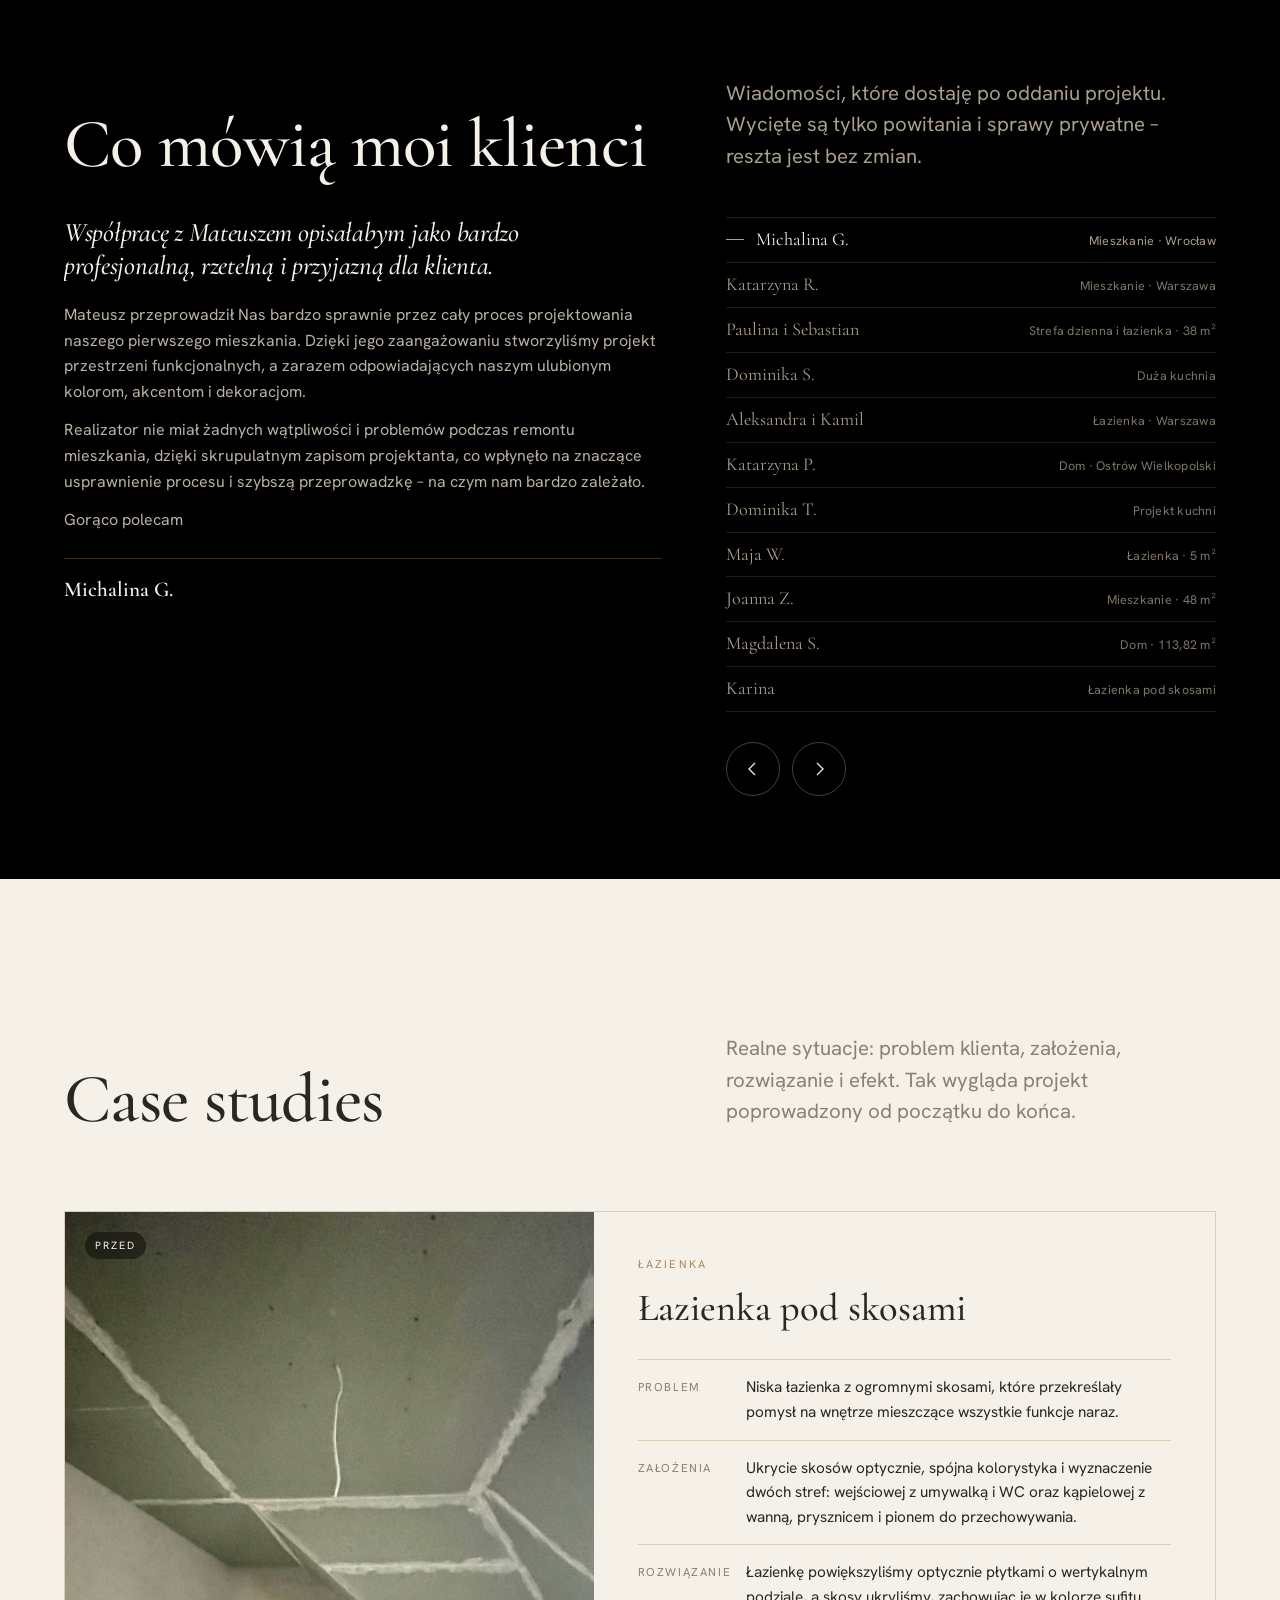
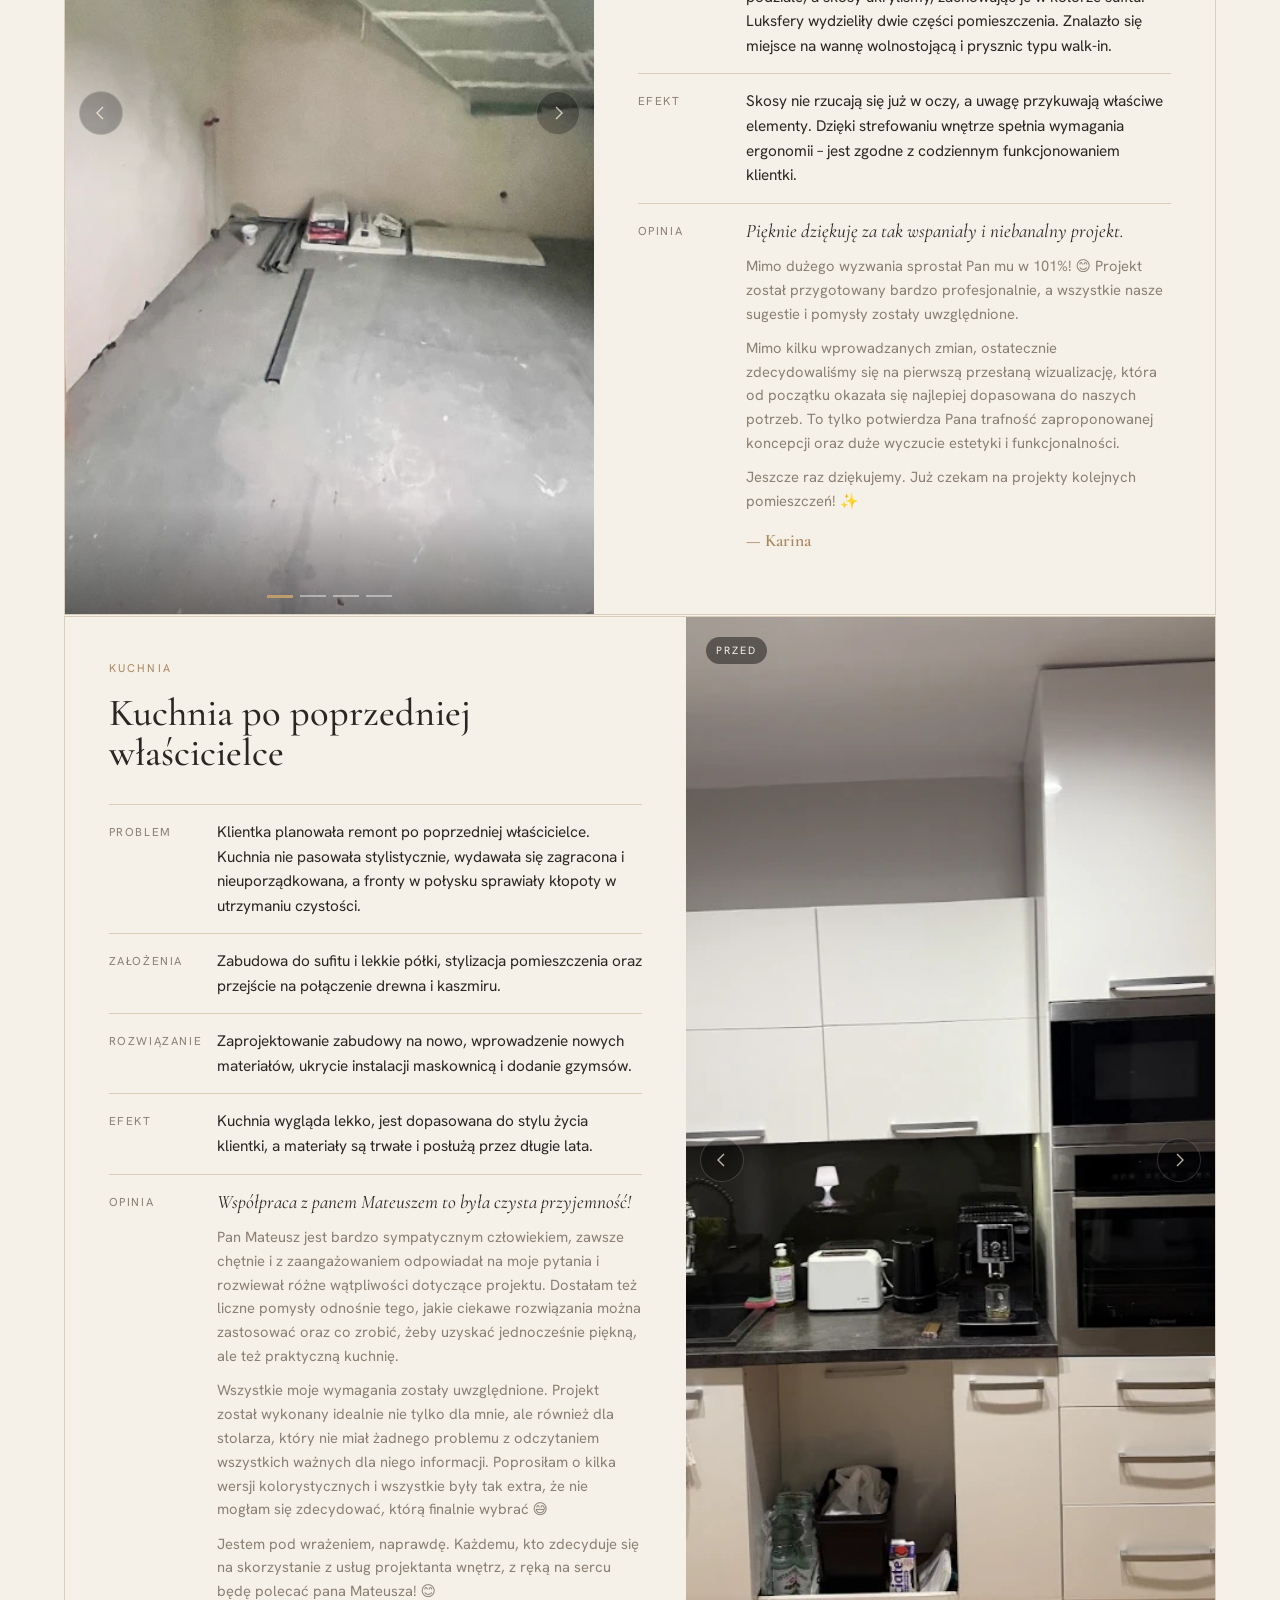
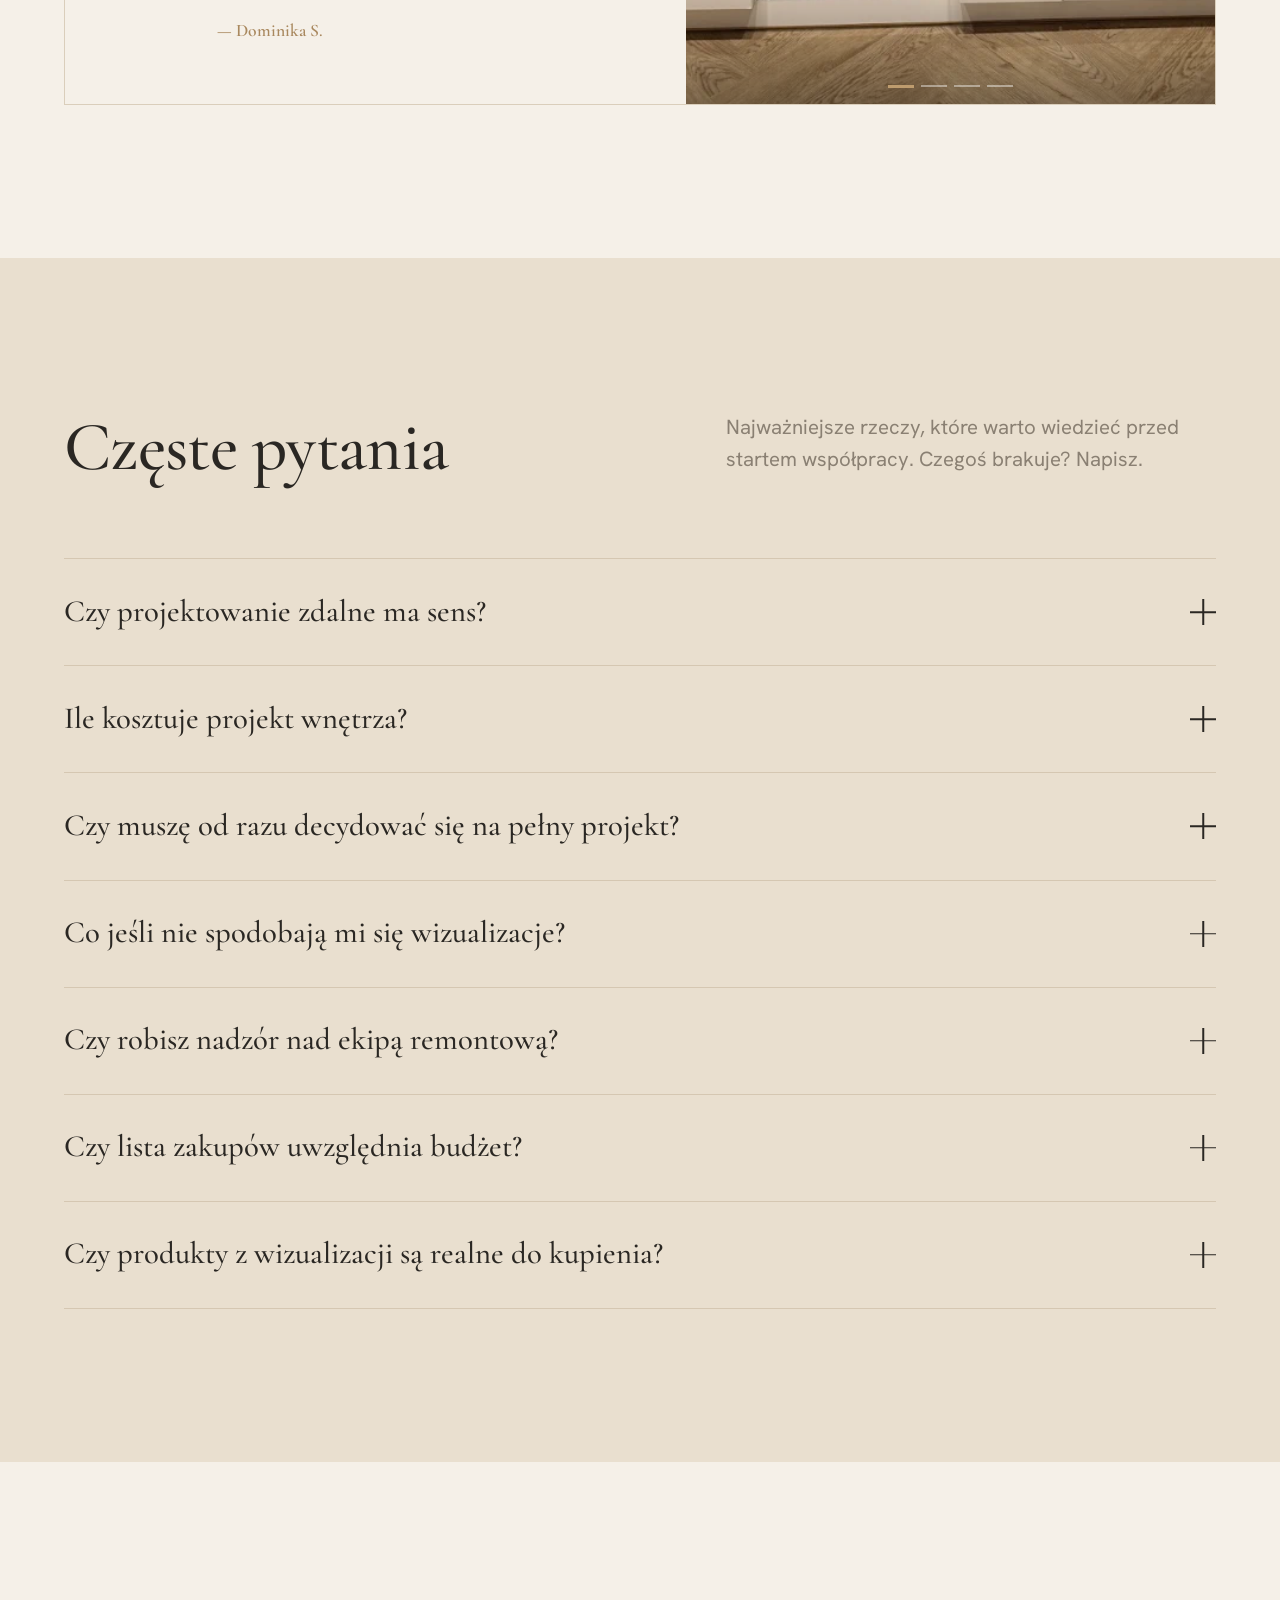
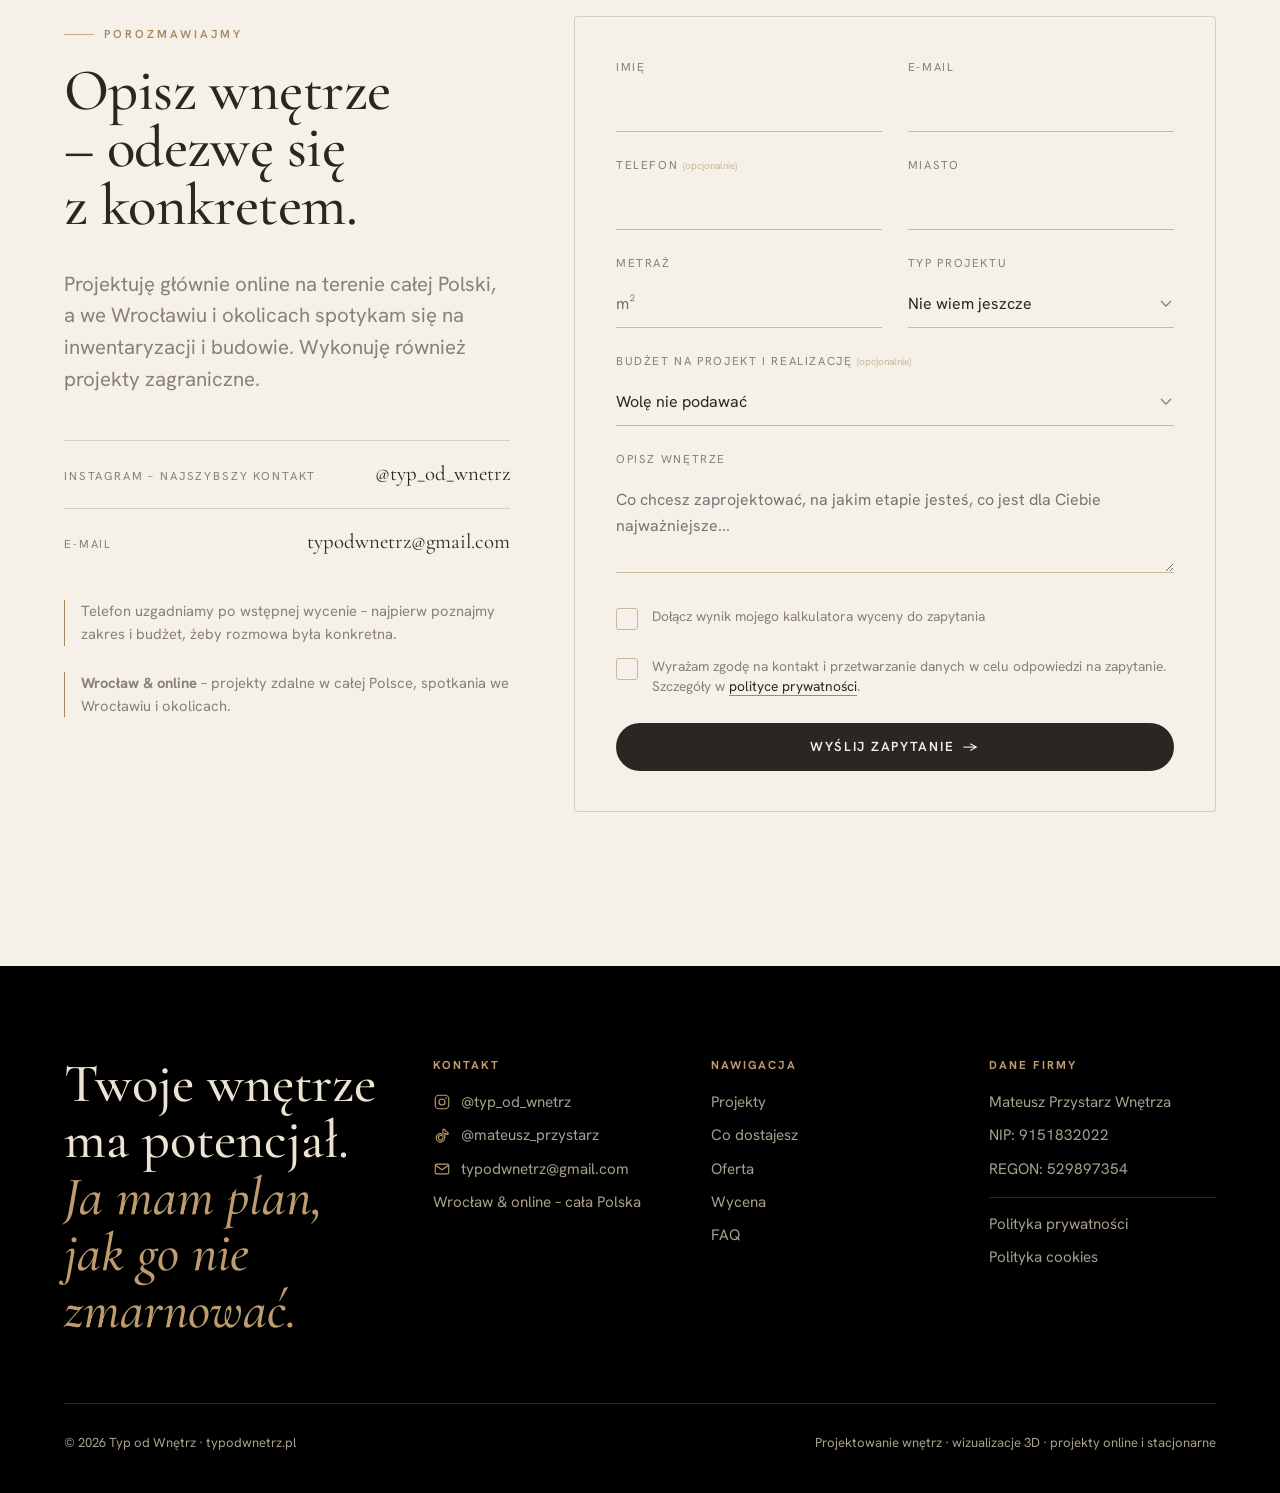
==== commit 53752a7c: "feat(seo, menu): dane strukturalne, linki do „/" i nowa kolejność menu Menu (wszystkie 6 stron, desk" ====
--- a/index.html
+++ b/index.html
@@ -15,8 +15,8 @@
       d.setAttribute("data-theme", "light");
     })();
   </script>
-  <title>Projektant Wnętrz Wrocław | Typ od Wnętrz – Projekty Online i Stacjonarne</title>
-  <meta name="description" content="Szukasz projektanta wnętrz we Wrocławiu lub online? Tworzę projekty mieszkań i domów z jasnym harmonogramem, wizualizacjami 3D, listą zakupów i dokumentacją techniczną." />
+  <title>Projektant wnętrz Wrocław i online | Typ od Wnętrz</title>
+  <meta name="description" content="Architekt wnętrz – Wrocław i online. Projekty mieszkań i domów w całej Polsce: układy funkcjonalne, wizualizacje 3D, lista zakupów i dokumentacja techniczna." />
   <meta name="theme-color" content="#000000" />
   <!-- Podwójne zabezpieczenie przed „Auto Dark Mode" w Chrome na Androidzie:
        tu, żeby zadziałało zanim wczyta się styles.css (bez mignięcia), i raz
@@ -37,22 +37,70 @@
   <meta property="og:image:alt" content="Jasny salon z drewnianą podłogą w jodełkę i dużym przeszkleniem" />
   <meta name="twitter:card" content="summary_large_image" />
 
-  <!-- schema.org – usługa / profesjonalista -->
+  <!-- schema.org – firma, właściciel i serwis. Stałe dane stoją tutaj;
+       usługi (8 typów z cenami) i FAQPage dokłada app.js z window.OFFER_TYPES
+       i window.FAQ, żeby ceny i pytania nie istniały w dwóch miejscach.
+       Adres świadomie bez ulicy (tylko miejscowość), bez telefonu i bez godzin.
+       priceRange to jedyna cena wpisana ręcznie – zmieniając skrajne stawki
+       w data/offer.js, popraw ją też tutaj. -->
   <script type="application/ld+json">
   {
     "@context": "https://schema.org",
-    "@type": "ProfessionalService",
-    "name": "Typ od Wnętrz",
-    "description": "Projektowanie wnętrz, wizualizacje 3D, projekty online i stacjonarne.",
-    "areaServed": "Polska",
-    "url": "https://typodwnetrz.pl",
-    "sameAs": [
-      "https://www.instagram.com/typ_od_wnetrz/",
-      "https://www.tiktok.com/@mateusz_przystarz"
-    ],
-    "address": { "@type": "PostalAddress", "addressLocality": "Wrocław", "addressCountry": "PL" },
-    "priceRange": "50–240 zł / m²",
-    "knowsAbout": ["projektowanie wnętrz", "wizualizacje 3D", "projekt kuchni", "projekt łazienki", "projekt salonu", "projekt sypialni", "projekt pokoju dziecięcego", "projekt gabinetu", "projekt holu"]
+    "@graph": [
+      {
+        "@type": "ProfessionalService",
+        "@id": "https://typodwnetrz.pl/#firma",
+        "name": "Typ od Wnętrz",
+        "legalName": "Mateusz Przystarz Wnętrza",
+        "description": "Pracownia architekta wnętrz: projekty mieszkań i domów online w całej Polsce, spotkania i inwentaryzacja we Wrocławiu i okolicach, także projekty zagraniczne.",
+        "url": "https://typodwnetrz.pl/",
+        "logo": "https://typodwnetrz.pl/apple-touch-icon.png",
+        "image": "https://typodwnetrz.pl/og-image.jpg",
+        "email": "typodwnetrz@gmail.com",
+        "taxID": "9151832022",
+        "identifier": { "@type": "PropertyValue", "propertyID": "REGON", "value": "529897354" },
+        "address": { "@type": "PostalAddress", "addressLocality": "Wrocław", "addressRegion": "dolnośląskie", "addressCountry": "PL" },
+        "areaServed": [
+          { "@type": "City", "name": "Wrocław" },
+          { "@type": "Country", "name": "Polska" }
+        ],
+        "founder": { "@id": "https://typodwnetrz.pl/#mateusz-przystarz" },
+        "employee": { "@id": "https://typodwnetrz.pl/#mateusz-przystarz" },
+        "sameAs": [
+          "https://www.instagram.com/typ_od_wnetrz/",
+          "https://www.tiktok.com/@mateusz_przystarz"
+        ],
+        "priceRange": "50–240 zł / m²",
+        "knowsAbout": ["projektowanie wnętrz", "wizualizacje 3D", "projekt kuchni", "projekt łazienki", "projekt salonu", "projekt sypialni", "projekt pokoju dziecięcego", "projekt gabinetu", "projekt holu"]
+      },
+      {
+        "@type": "Person",
+        "@id": "https://typodwnetrz.pl/#mateusz-przystarz",
+        "name": "Mateusz Przystarz",
+        "jobTitle": "Architekt wnętrz",
+        "image": "https://typodwnetrz.pl/images/about-me.webp",
+        "url": "https://typodwnetrz.pl/#o-mnie",
+        "worksFor": { "@id": "https://typodwnetrz.pl/#firma" },
+        "alumniOf": [
+          { "@type": "CollegeOrUniversity", "name": "Politechnika Wrocławska", "sameAs": "https://pwr.edu.pl/" },
+          { "@type": "CollegeOrUniversity", "name": "Akademia Sztuk Pięknych im. Eugeniusza Gepperta we Wrocławiu", "sameAs": "https://www.asp.wroc.pl/" }
+        ],
+        "hasCredential": [
+          { "@type": "EducationalOccupationalCredential", "credentialCategory": "degree", "name": "Inżynier, kierunek Architektura", "recognizedBy": { "@type": "CollegeOrUniversity", "name": "Politechnika Wrocławska" } },
+          { "@type": "EducationalOccupationalCredential", "credentialCategory": "degree", "name": "Magister, Architektura Wnętrz", "recognizedBy": { "@type": "CollegeOrUniversity", "name": "Akademia Sztuk Pięknych im. Eugeniusza Gepperta we Wrocławiu" } }
+        ],
+        "award": "Laureat międzynarodowego konkursu Roca One Day Design Challenge",
+        "sameAs": ["https://www.tiktok.com/@mateusz_przystarz"]
+      },
+      {
+        "@type": "WebSite",
+        "@id": "https://typodwnetrz.pl/#serwis",
+        "name": "Typ od Wnętrz",
+        "url": "https://typodwnetrz.pl/",
+        "inLanguage": "pl-PL",
+        "publisher": { "@id": "https://typodwnetrz.pl/#firma" }
+      }
+    ]
   }
   </script>
 
@@ -65,7 +113,7 @@
   <link rel="preconnect" href="https://fonts.googleapis.com" />
   <link rel="preconnect" href="https://fonts.gstatic.com" crossorigin />
   <link href="https://fonts.googleapis.com/css2?family=Cormorant+Garamond:ital,wght@0,400;0,500;0,600;1,400;1,500&family=Hanken+Grotesk:wght@400;500;600;700&display=swap" rel="stylesheet" />
-  <link rel="stylesheet" href="styles.css?v=98" />
+  <link rel="stylesheet" href="styles.css?v=100" />
 </head>
 <body>
 
@@ -77,10 +125,10 @@
         <span class="logo__txt">Typ od Wnętrz<small>Studio projektowe</small></span>
       </a>
       <nav class="nav" aria-label="Główna nawigacja">
+        <a href="portfolio.html">Projekty</a>
+        <a href="przykladowy-projekt.html">Co dostajesz</a>
         <a href="#o-mnie">O mnie</a>
-        <a href="#projekty">Projekty</a>
         <a href="#oferta">Oferta</a>
-        <a href="przykladowy-projekt.html">Co dostajesz</a>
         <a href="#wycena">Wycena</a>
         <a href="#proces">Proces</a>
         <a href="#faq">FAQ</a>
@@ -112,10 +160,10 @@
   <!-- mobile overlay -->
   <div class="mobile" id="mobileMenu" aria-hidden="true" inert>
     <nav class="mobile__nav" aria-label="Menu mobilne">
-      <a href="#o-mnie" style="--i:0"><span>01</span> O mnie</a>
-      <a href="#projekty" style="--i:1"><span>02</span> Projekty</a>
-      <a href="#oferta" style="--i:2"><span>03</span> Oferta</a>
-      <a href="przykladowy-projekt.html" style="--i:3"><span>04</span> Co dostajesz</a>
+      <a href="portfolio.html" style="--i:0"><span>01</span> Projekty</a>
+      <a href="przykladowy-projekt.html" style="--i:1"><span>02</span> Co dostajesz</a>
+      <a href="#o-mnie" style="--i:2"><span>03</span> O mnie</a>
+      <a href="#oferta" style="--i:3"><span>04</span> Oferta</a>
       <a href="#wycena" style="--i:4"><span>05</span> Wycena</a>
       <a href="#proces" style="--i:5"><span>06</span> Proces</a>
       <a href="#faq" style="--i:6"><span>07</span> FAQ</a>
@@ -185,7 +233,7 @@
         </script>
       </div>
       <div class="hero__inner wrap">
-        <span class="kicker hero__kicker" data-anim style="--d:0.1">Studio projektowe · Wrocław &amp; online</span>
+        <span class="kicker hero__kicker" data-anim style="--d:0.1">Architekt wnętrz · Wrocław &amp; online</span>
         <h1 class="display" data-anim style="--d:0.2">
           Dom bez stresu<br />
           <span class="indent">zaczyna się od<em> Typa</em></span>
@@ -220,12 +268,12 @@
       <div class="wrap">
         <div class="about">
           <div class="about__media" data-reveal>
-            <img src="images/about-me.webp" width="1200" height="1500" loading="lazy" decoding="async" alt="Portret projektanta wnętrz – Typ od Wnętrz" />
+            <img src="images/about-me.webp" width="1200" height="1500" loading="lazy" decoding="async" alt="Mateusz Przystarz, architekt wnętrz – Typ od Wnętrz" />
           </div>
           <div class="about__body" data-reveal data-reveal-stagger>
             <span class="kicker">O&nbsp;mnie</span>
             <h2 class="display">Architekt z&nbsp;dyplomem</h2>
-            <p class="lead">Jestem absolwentem studiów inżynierskich na kierunku Architektura na Politechnice Wrocławskiej oraz magisterskich na Wydziale Architektury Wnętrz wrocławskiej ASP.</p>
+            <p class="lead">Nazywam się Mateusz Przystarz i&nbsp;jestem architektem wnętrz – absolwentem studiów inżynierskich na kierunku Architektura na Politechnice Wrocławskiej oraz magisterskich na Wydziale Architektury Wnętrz wrocławskiej ASP.</p>
             <p class="about__txt">Posiadam wieloletnie doświadczenie w&nbsp;projektowaniu wnętrz oraz wcześniejszą praktykę przy projektach czysto architektonicznych od strony technicznej. Jestem laureatem międzynarodowego konkursu Roca One Day Design Challenge.</p>
             <p class="about__txt">Choć w&nbsp;przeszłości pracowałem w&nbsp;różnych biurach projektowych, to niezależna praca z&nbsp;klientem daje mi największą satysfakcję i&nbsp;motywację do działania. Z&nbsp;natury jestem ekstrawertykiem – otwartym na ludzi i&nbsp;ich potrzeby, co pozwala mi łatwo budować relacje oraz tworzyć projekty idealnie dopasowane do indywidualnego stylu życia użytkownika.</p>
             <p class="about__txt">W&nbsp;projektowaniu stawiam na równowagę między estetyką a&nbsp;funkcjonalnością, ergonomią i&nbsp;wygodą, a&nbsp;moim ulubionym narzędziem kreowania atmosfery jest praca ze światłem.</p>
@@ -546,7 +594,7 @@
         </div>
         <div class="foot__col">
           <h5>Nawigacja</h5>
-          <a href="#projekty">Projekty</a>
+          <a href="portfolio.html">Projekty</a>
           <a href="przykladowy-projekt.html">Co dostajesz</a>
           <a href="#oferta">Oferta</a>
           <a href="#wycena">Wycena</a>
@@ -581,6 +629,6 @@
   <!-- lista przykładowych PDF-ów: app.js sprawdza ją, żeby wiedzieć, czy
        pokazać odnośnik do podstrony przykladowy-projekt.html -->
   <script src="data/samples.js?v=8"></script>
-  <script src="app.js?v=38"></script>
+  <script src="app.js?v=39"></script>
 </body>
 </html>
--- a/styles.css
+++ b/styles.css
@@ -183,7 +183,7 @@
 .hdr.is-stuck::after { opacity: 1; }
 
 /* logo */
-.logo { display: inline-flex; align-items: center; gap: 0.62em; }
+.logo { display: inline-flex; flex: none; align-items: center; gap: 0.62em; }
 .logo__mark {
   width: 34px; height: 34px; flex: none;
   display: grid; place-items: center;
@@ -201,7 +201,7 @@
 .nav { display: flex; align-items: center; gap: clamp(20px, 2.4vw, 40px); }
 .nav a {
   position: relative; font-size: 0.82rem; font-weight: 500; letter-spacing: 0.04em;
-  padding-block: 6px; opacity: 0.92;
+  padding-block: 6px; opacity: 0.92; white-space: nowrap;
 }
 .nav a::after {
   content: ""; position: absolute; left: 50%; right: 50%; bottom: 0; height: 1px;
@@ -968,6 +968,12 @@
 }
 
 /* responsive header */
+/* Osiem pozycji ledwo mieści się między logo a przyciskiem. Przy
+   pełnym odstępie „Co dostajesz" i „O mnie" łamały się na dwie linie, a przy
+   1081 px ściśnięte było też logo – dlatego nowrap na linkach, flex:none na
+   logo i ciaśniejsze odstępy tuż nad progiem burgera. */
+@media (max-width: 1320px){ .nav { gap: clamp(12px, 1.6vw, 24px); } }
+@media (max-width: 1180px){ .nav { gap: 12px; } }
 @media (max-width: 1080px){
   .nav, .hdr__cta .btn { display: none; }
   .burger { display: block; }
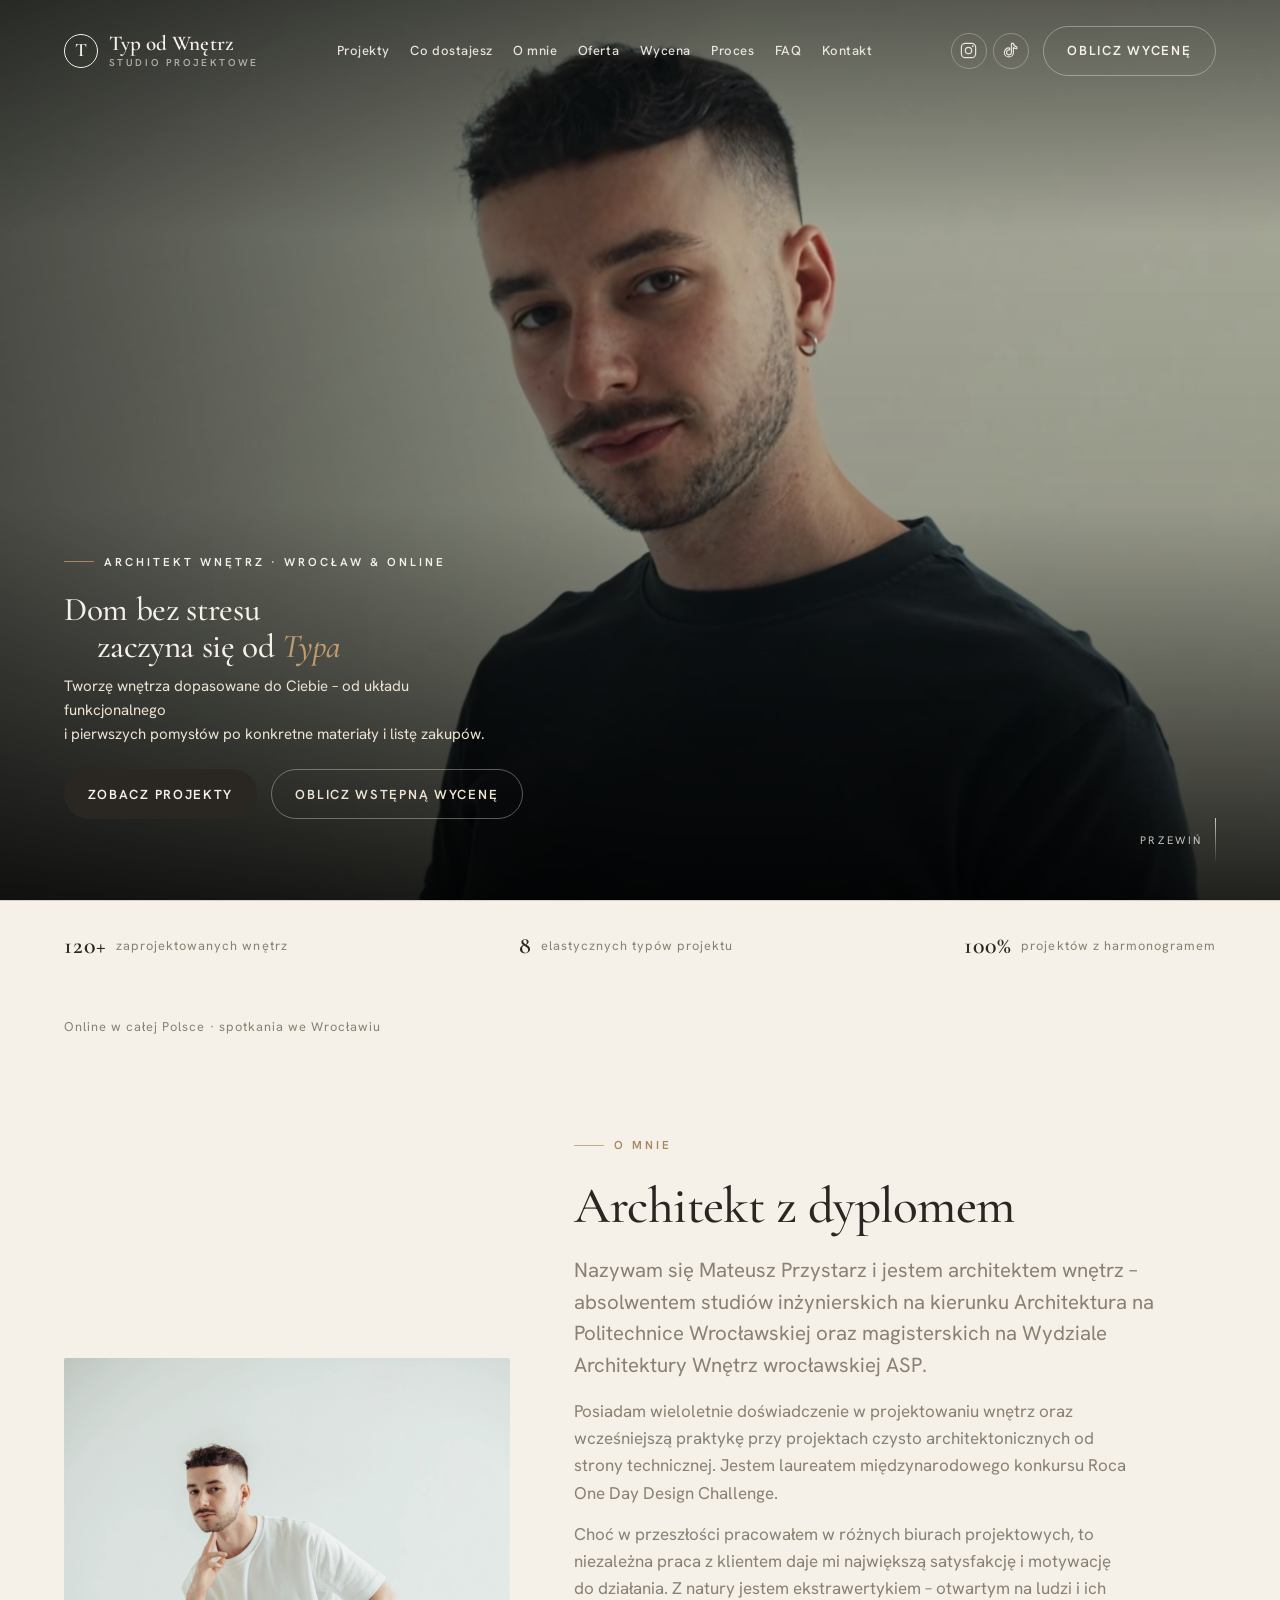
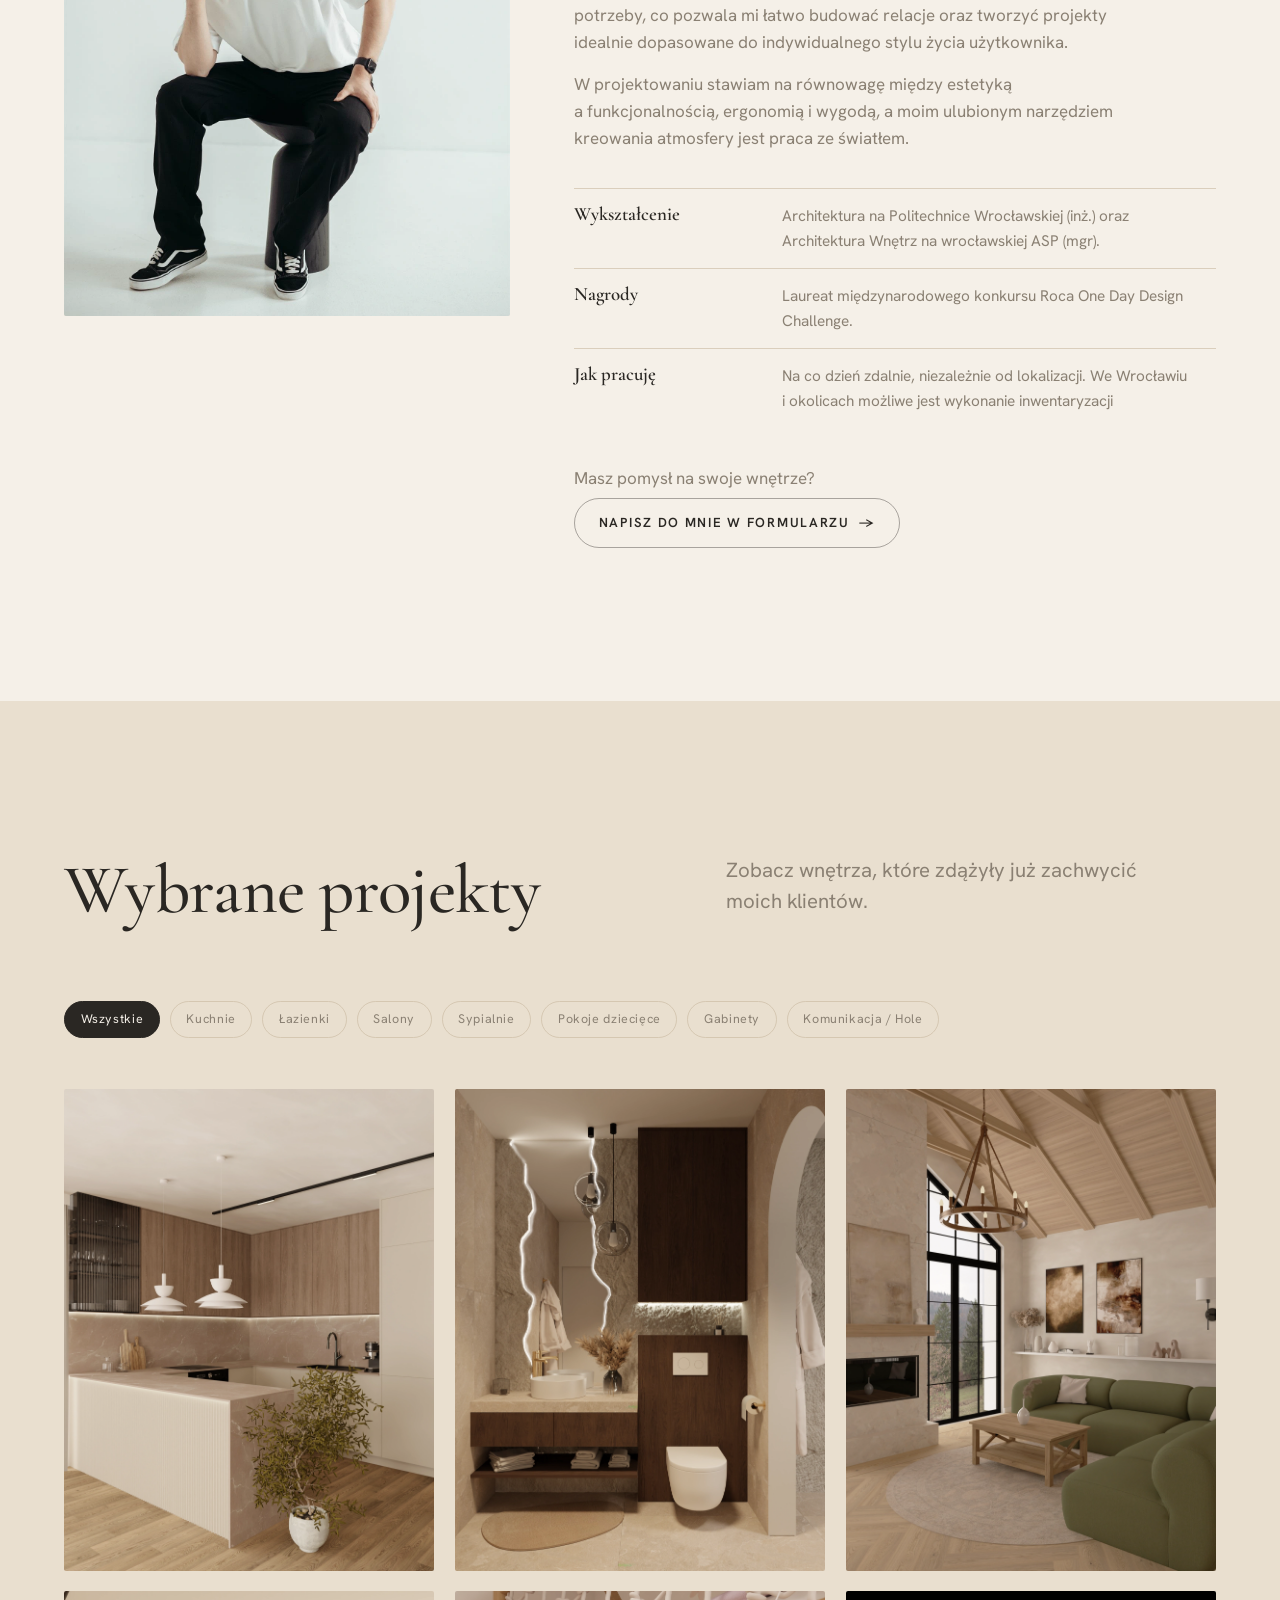
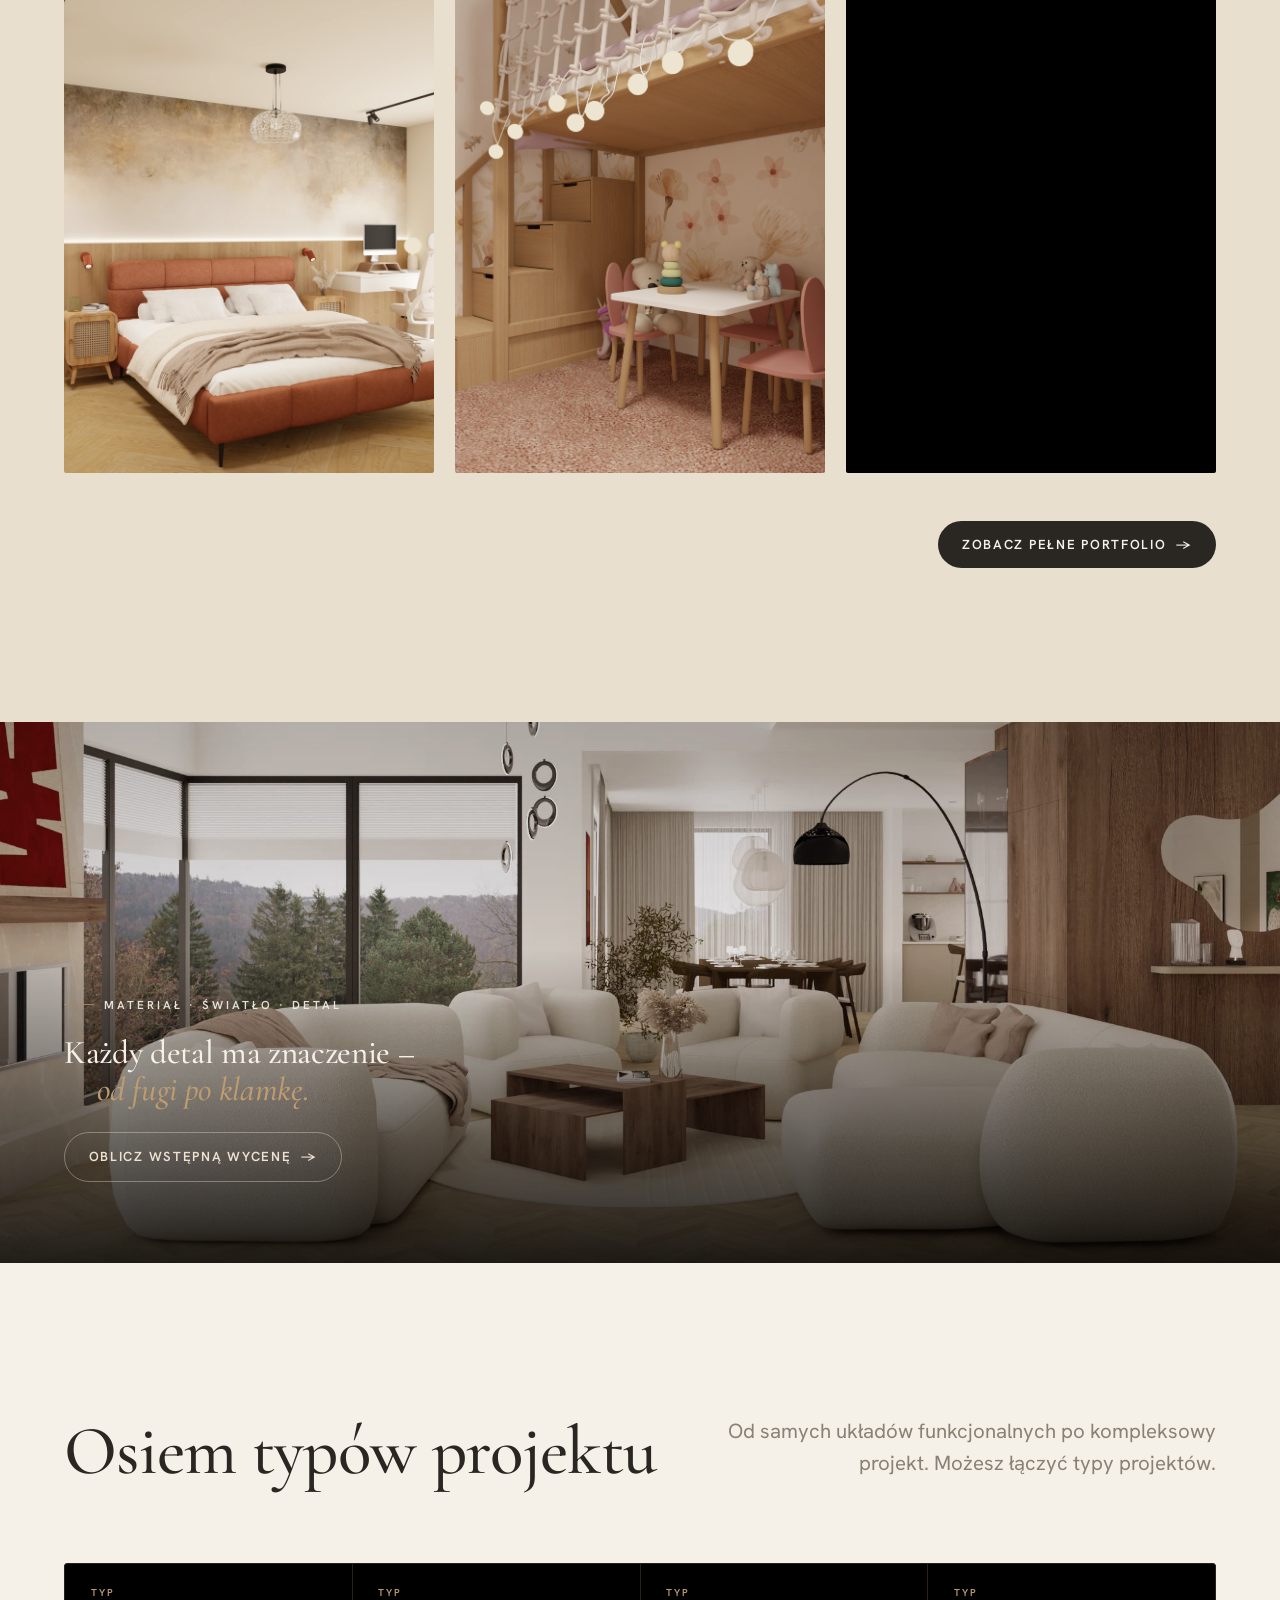
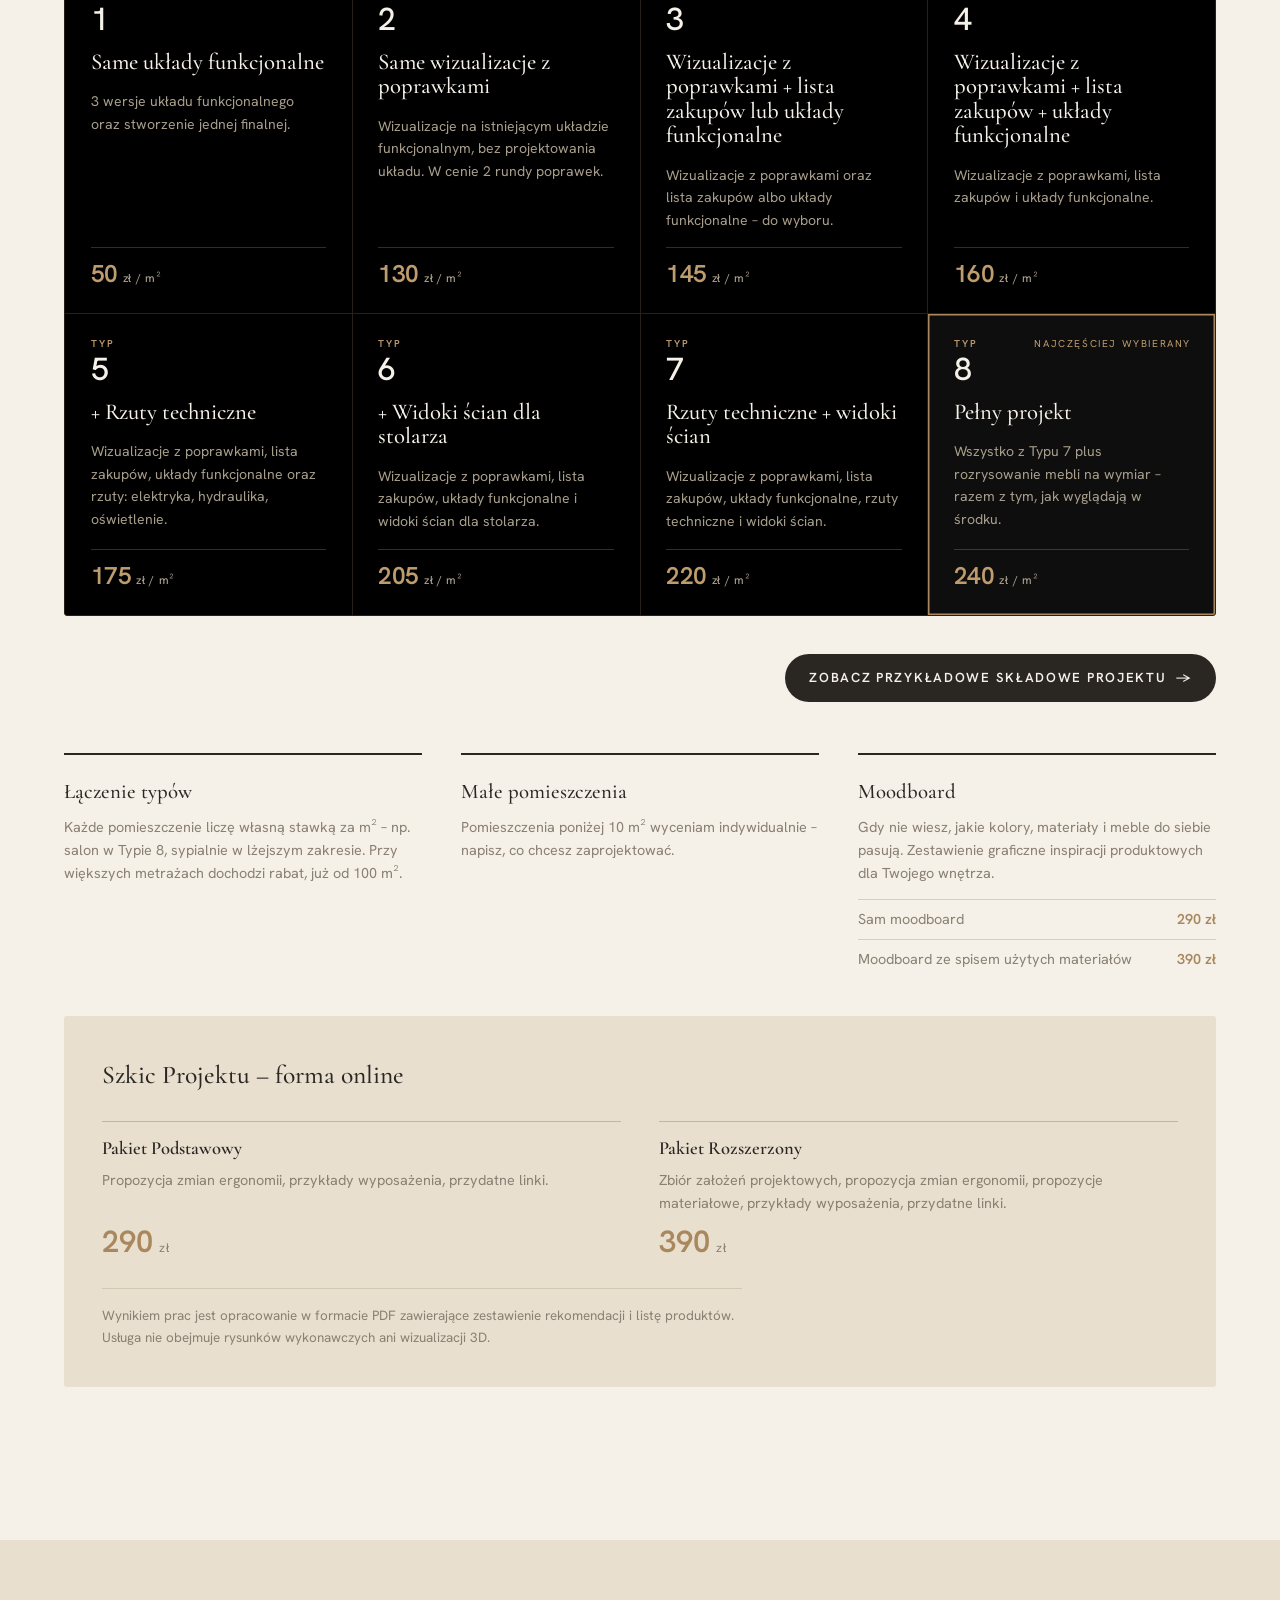
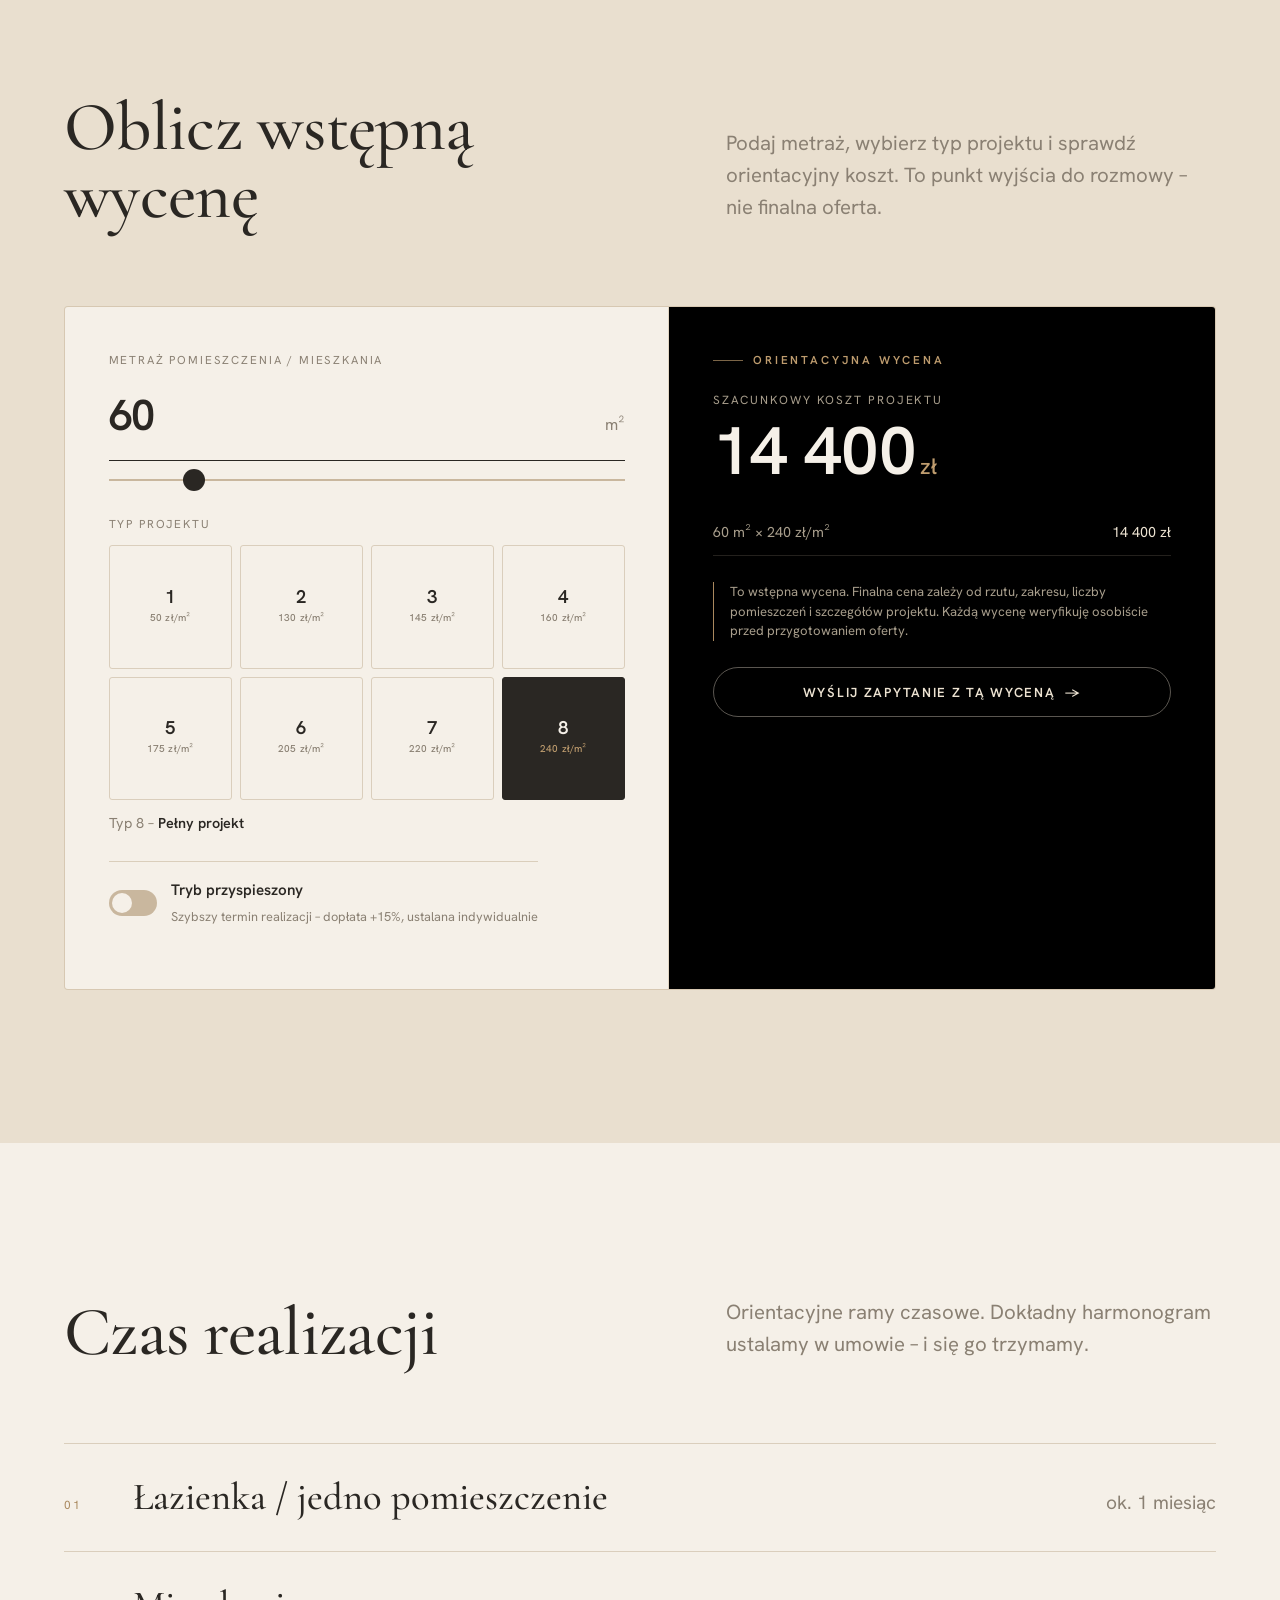
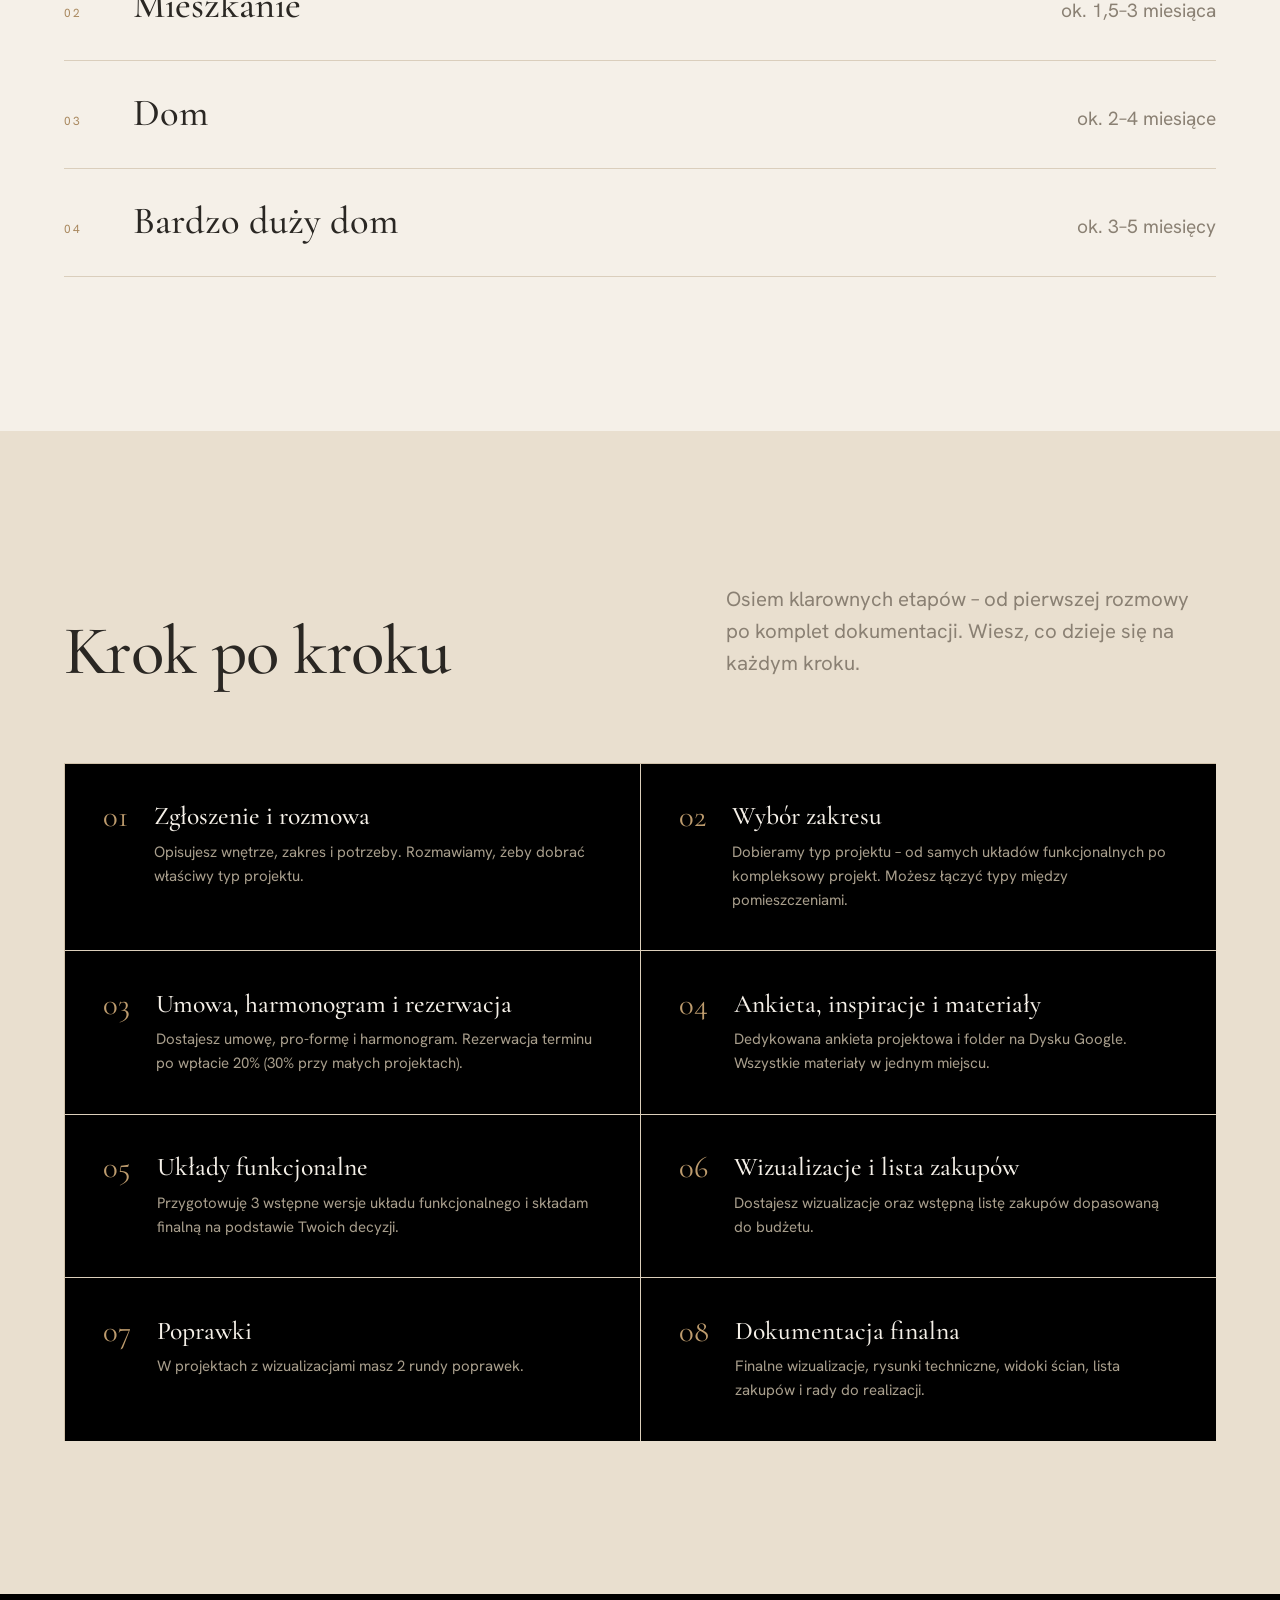
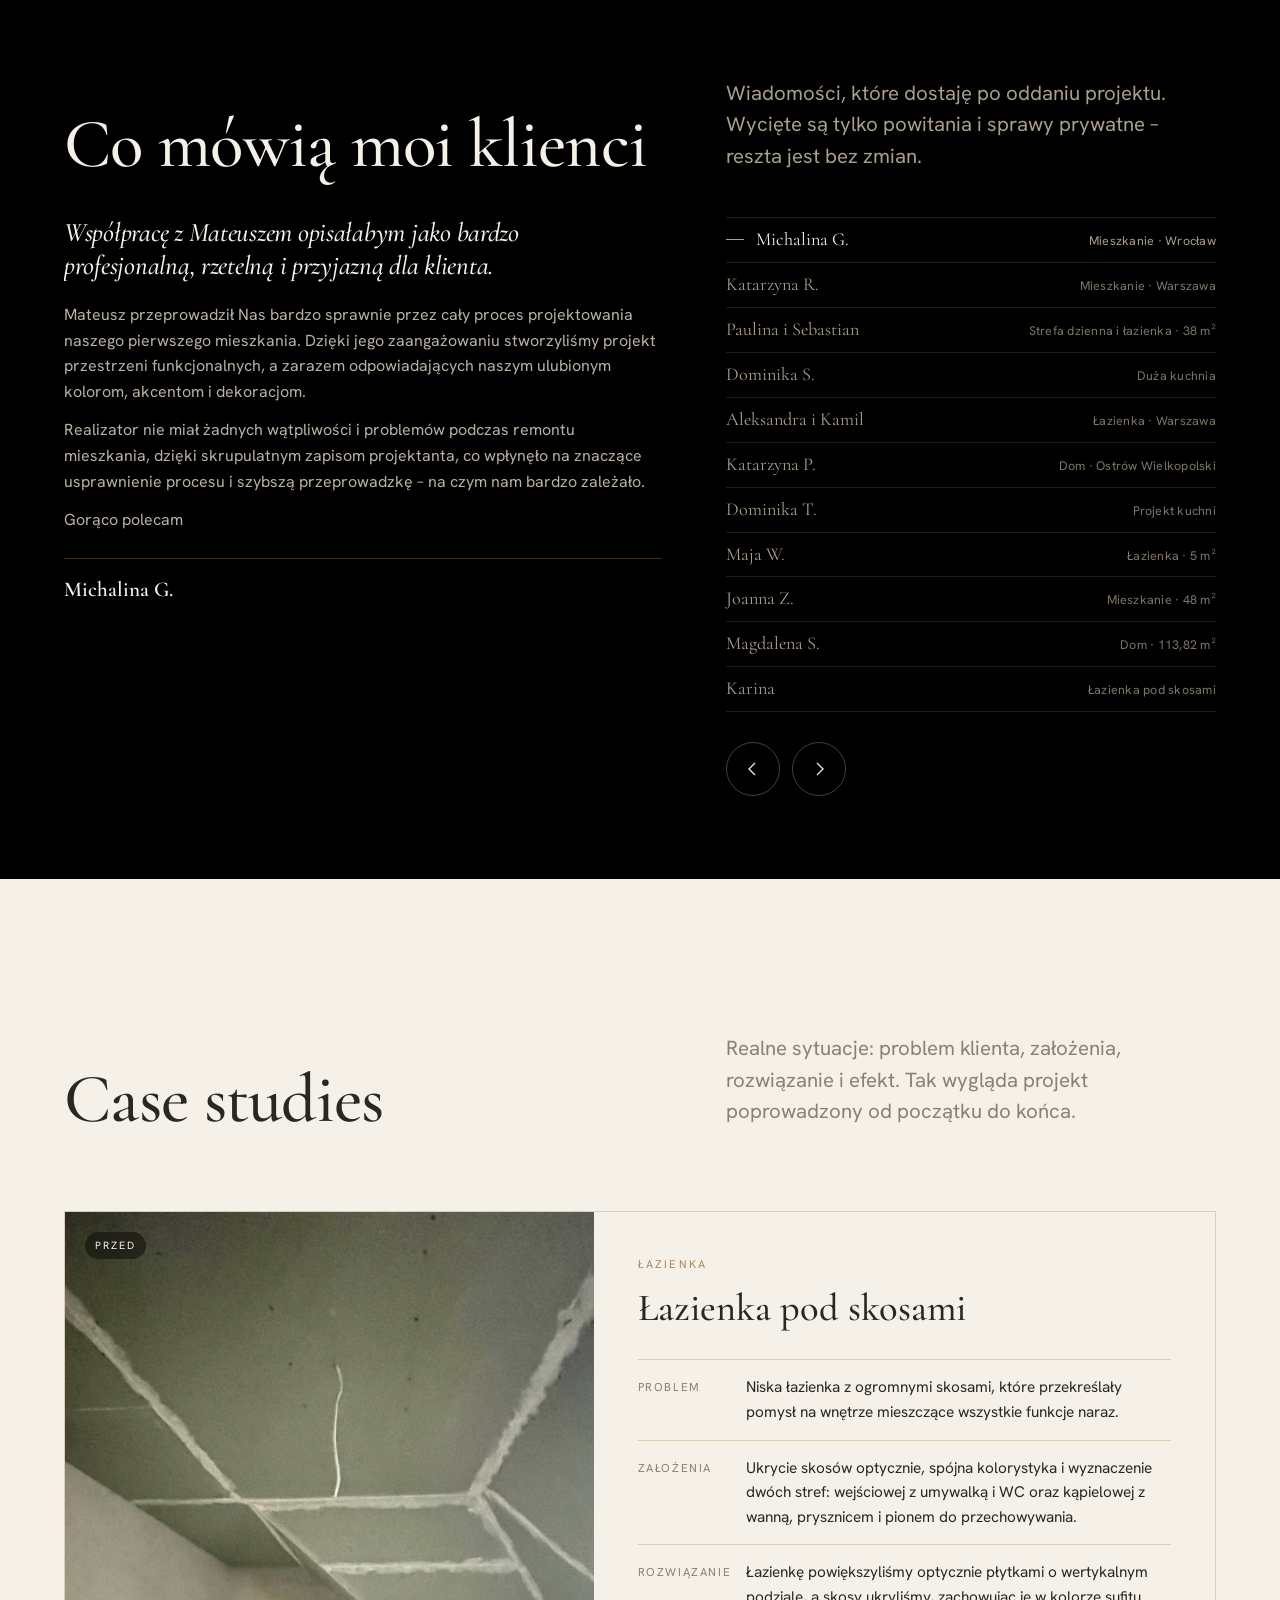
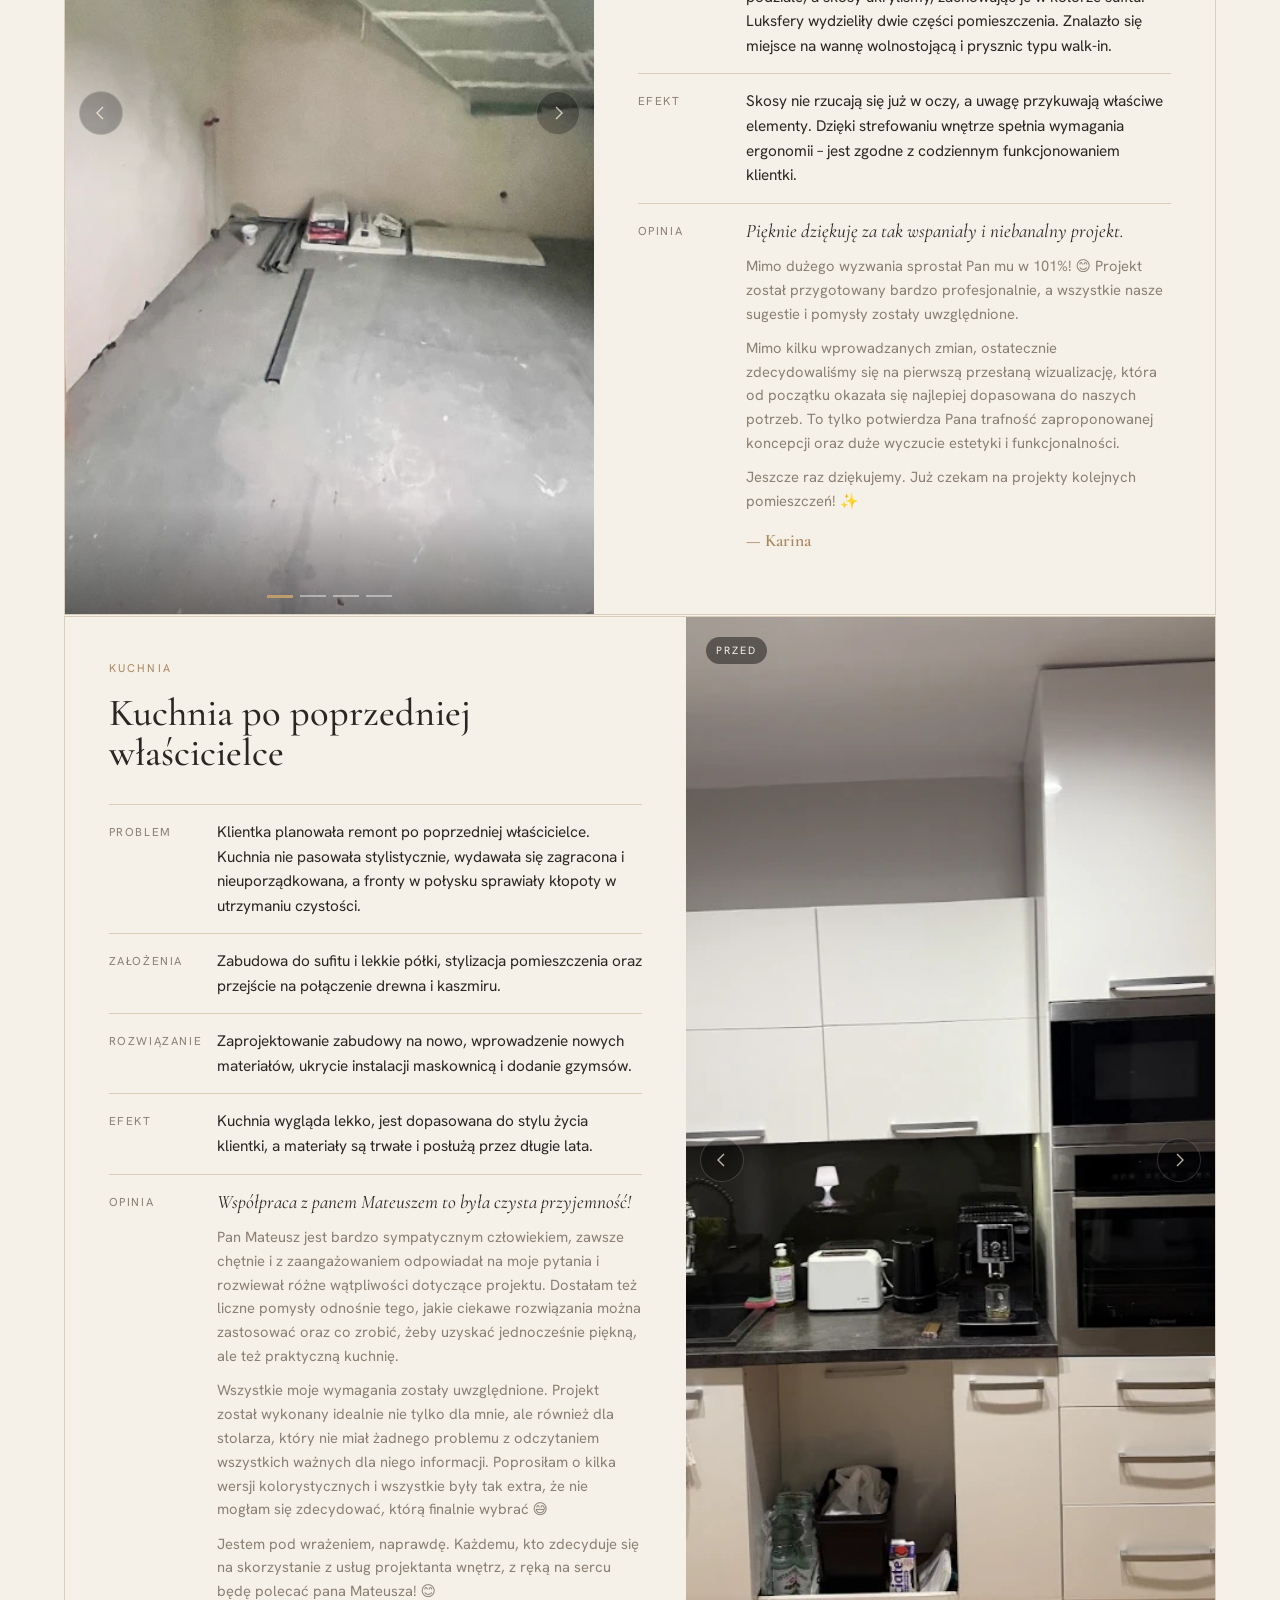
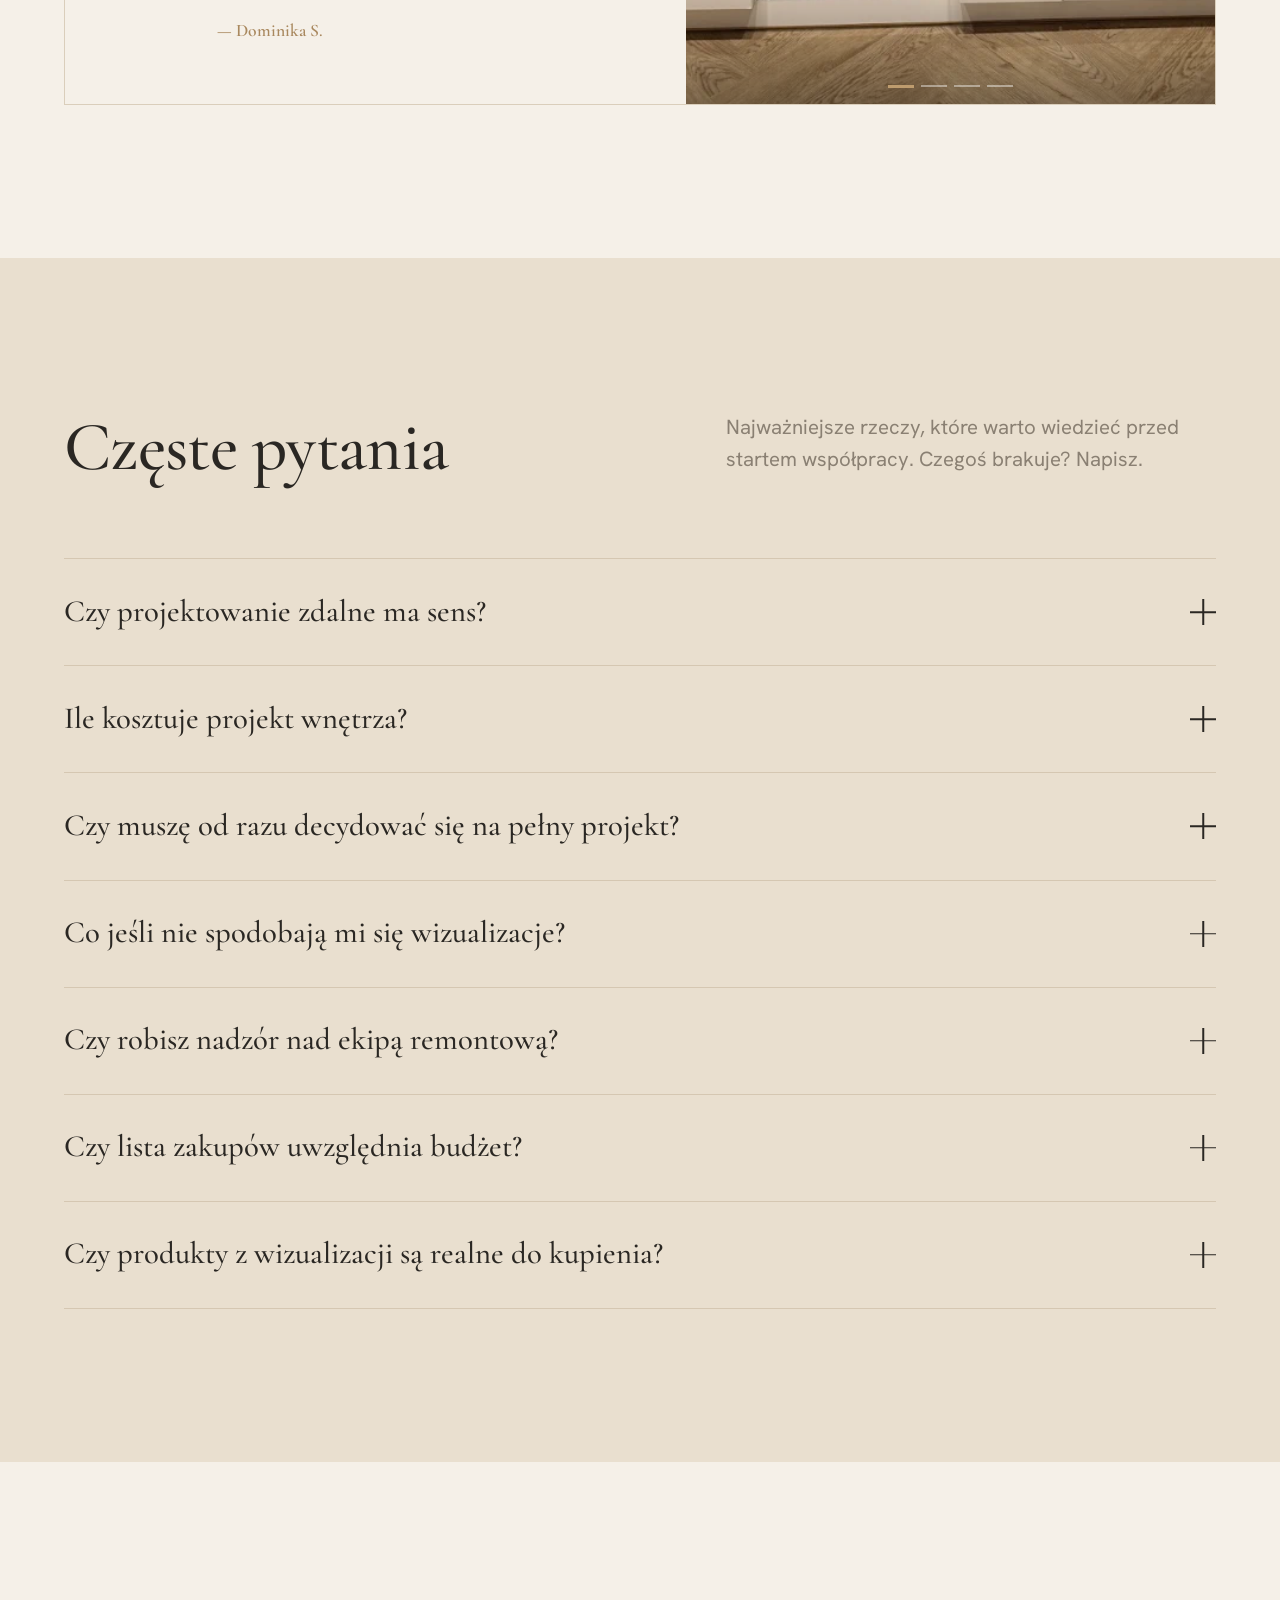
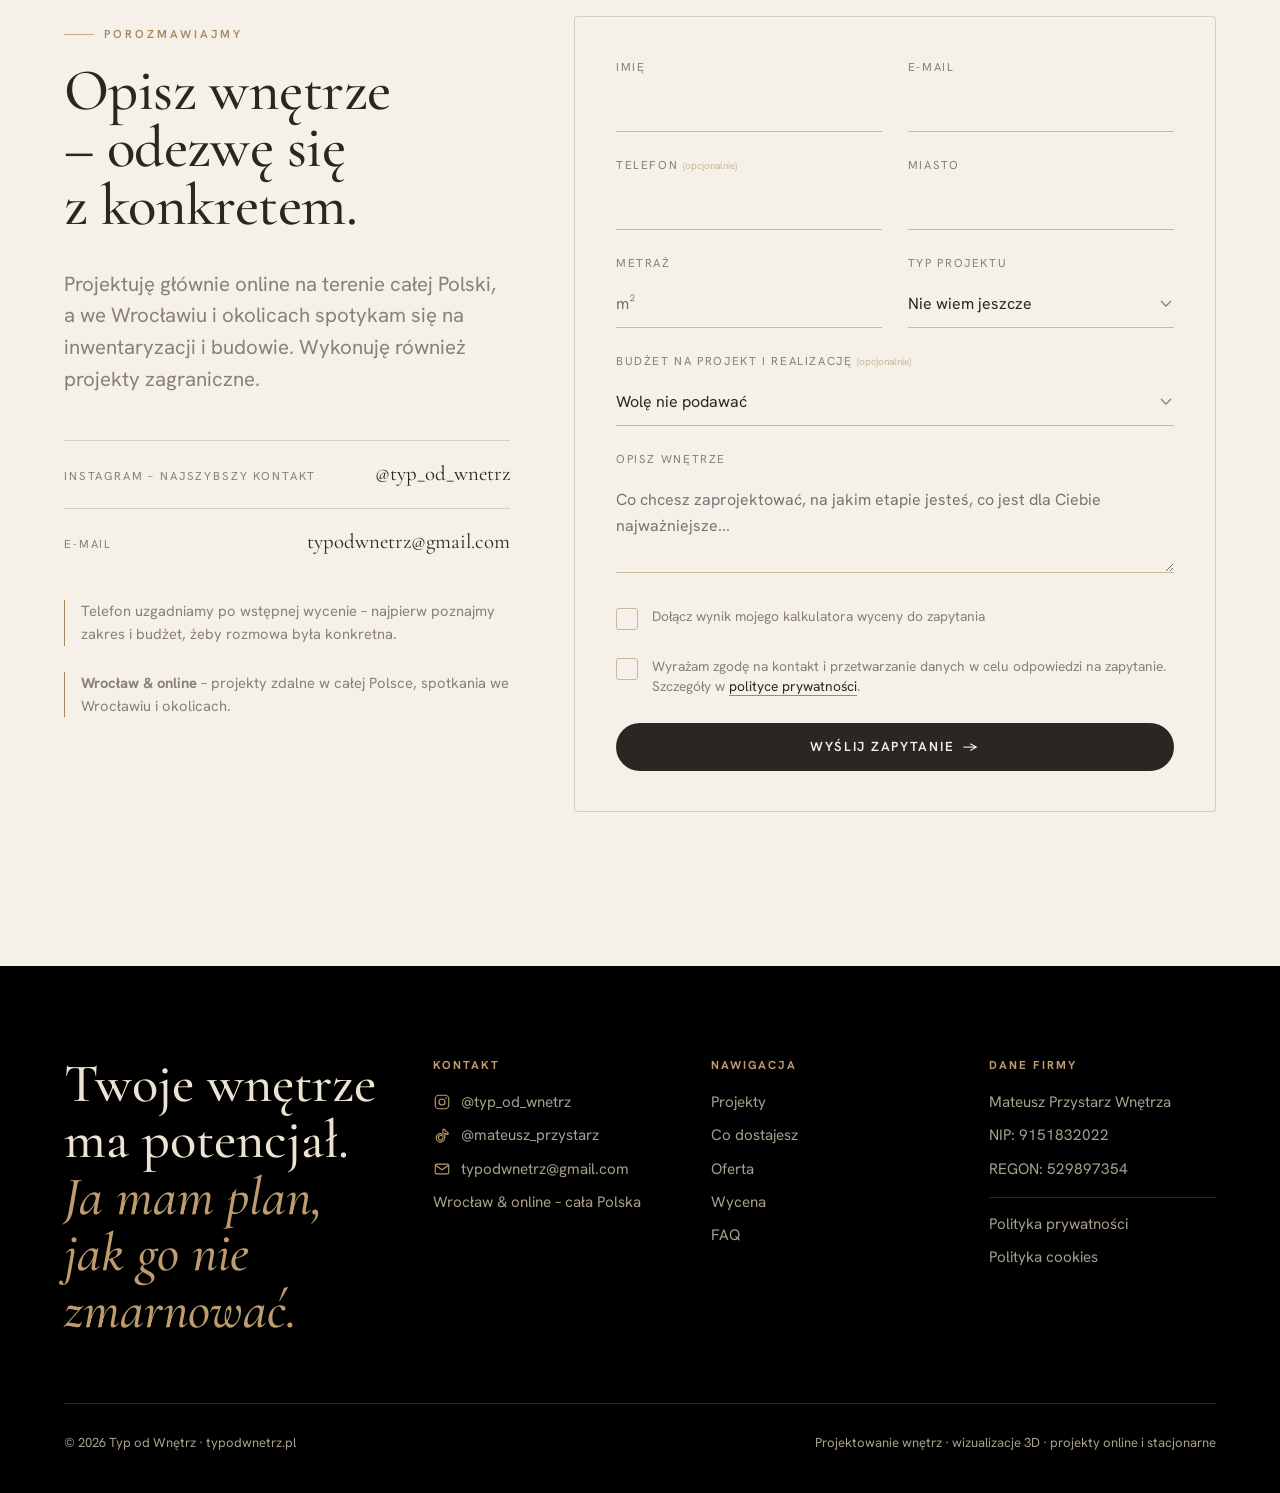
==== commit d2e46197: "fix(hero): wideo gra także przy „ogranicz ruch" w systemie Przy prefers-reduced-motion hero stawało " ====
--- a/index.html
+++ b/index.html
@@ -629,6 +629,6 @@
   <!-- lista przykładowych PDF-ów: app.js sprawdza ją, żeby wiedzieć, czy
        pokazać odnośnik do podstrony przykladowy-projekt.html -->
   <script src="data/samples.js?v=8"></script>
-  <script src="app.js?v=39"></script>
+  <script src="app.js?v=40"></script>
 </body>
 </html>
